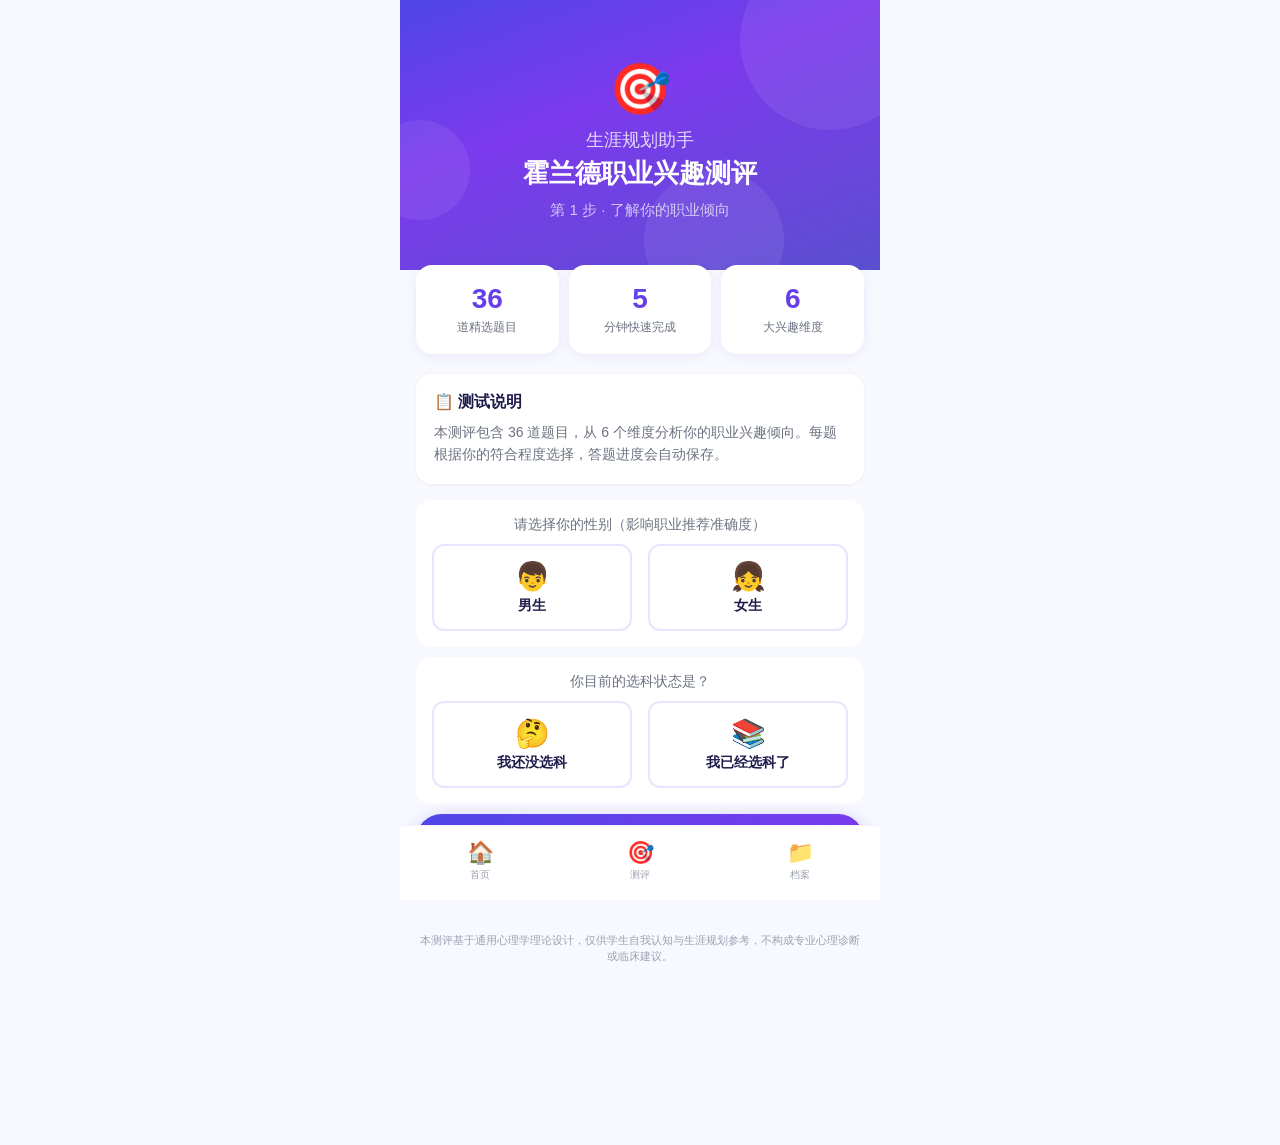
==== index.html @ aaf87677 "生涯规划助手 v3.0 - 完整版 - 7省95所大学数据（省重点+公办本科） - 双入口：选科前/选科后 - 性别+兴趣+成绩个性化选科分析 - 霍兰德+校园性格测评 - 一键生成选科报告+院校匹配" ====
<!DOCTYPE html>
<html lang="zh-CN">
<head>
<meta charset="UTF-8">
<meta name="viewport" content="width=device-width, initial-scale=1.0, maximum-scale=1.0, user-scalable=no">
<title>生涯规划助手</title>
<link rel="stylesheet" href="css/style.css">
</head>
<body>

<!-- ====== 欢迎页 ====== -->
<section id="page-landing" class="page active">
  <div class="landing-hero">
    <div class="hero-shapes"><span class="shape s1"></span><span class="shape s2"></span><span class="shape s3"></span></div>
    <div class="hero-center">
      <span class="hero-emoji">🎯</span>
      <span class="hero-brand">生涯规划助手</span>
      <span class="hero-title">霍兰德职业兴趣测评</span>
      <span class="hero-desc">第 1 步 · 了解你的职业倾向</span>
    </div>
  </div>
  <div class="landing-info">
    <div class="info-card"><span class="ic-num">36</span><span class="ic-label">道精选题目</span></div>
    <div class="info-card"><span class="ic-num">5</span><span class="ic-label">分钟快速完成</span></div>
    <div class="info-card"><span class="ic-num">6</span><span class="ic-label">大兴趣维度</span></div>
  </div>
  <div class="landing-desc">
    <span class="ld-title">📋 测试说明</span>
    <span class="ld-text">本测评包含 36 道题目，从 6 个维度分析你的职业兴趣倾向。每题根据你的符合程度选择，答题进度会自动保存。</span>
  </div>
  <div class="gender-select">
    <span class="gs-label">请选择你的性别（影响职业推荐准确度）</span>
    <div class="gs-options">
      <div class="gs-opt" data-gender="male" onclick="App.selectGender('male',this)"><span class="gs-icon">👦</span><span class="gs-text">男生</span></div>
      <div class="gs-opt" data-gender="female" onclick="App.selectGender('female',this)"><span class="gs-icon">👧</span><span class="gs-text">女生</span></div>
    </div>
  </div>
  <div class="gender-select">
    <span class="gs-label">你目前的选科状态是？</span>
    <div class="gs-options">
      <div class="gs-opt" data-entry="before" onclick="App.selectEntry('before',this)"><span class="gs-icon">🤔</span><span class="gs-text">我还没选科</span></div>
      <div class="gs-opt" data-entry="after" onclick="App.selectEntry('after',this)"><span class="gs-icon">📚</span><span class="gs-text">我已经选科了</span></div>
    </div>
  </div>
  <div class="landing-actions">
    <button class="btn-confirm btn-block" id="start-btn" onclick="App.startJourney()">开始测评 →</button>
    <span class="landing-tip" id="start-tip">请先选择性别和选科状态</span>
  </div>
  <div class="disclaimer">本测评基于通用心理学理论设计，仅供学生自我认知与生涯规划参考，不构成专业心理诊断或临床建议。</div>
</section>

<!-- ====== 霍兰德测试 ====== -->
<section id="page-holland-test" class="page">
  <div class="test-page">
    <div class="progress-section">
      <div class="progress-wrap"><div class="progress-header flex-between"><span class="progress-label">霍兰德职业兴趣测评</span><span class="progress-count" id="h-progress-text">0 / 36</span></div><div class="progress-bar-bg"><div class="progress-bar-fill" id="h-progress-bar"></div></div></div>
    </div>
    <div class="question-section" id="h-question-area"></div>
    <div class="bottom-actions">
      <div class="action-row">
        <button class="btn-outline btn-half" id="h-prev-btn" onclick="App.hollandTest.prev()">上一题</button>
        <button class="btn-primary btn-half" id="h-next-btn" onclick="App.hollandTest.next()">下一题</button>
        <button class="btn-confirm btn-half" id="h-submit-btn" onclick="App.hollandTest.submit()" style="display:none">提交测评</button>
      </div>
      <div class="skip-hint" id="h-skip-hint"><span>点击"下一题"自动保存进度</span></div>
    </div>
  </div>
</section>

<!-- ====== 校园性格测试 ====== -->
<section id="page-mbti-test" class="page">
  <div class="test-page">
    <div class="progress-section">
      <div class="progress-wrap"><div class="progress-header flex-between"><span class="progress-label">校园性格测评</span><span class="progress-count" id="m-progress-text">0 / 28</span></div><div class="progress-bar-bg"><div class="progress-bar-fill" id="m-progress-bar"></div></div></div>
    </div>
    <div class="question-section" id="m-question-area"></div>
    <div class="bottom-actions">
      <div class="action-row">
        <button class="btn-outline btn-half" id="m-prev-btn" onclick="App.mbtiTest.prev()">上一题</button>
        <button class="btn-primary btn-half" id="m-next-btn" onclick="App.mbtiTest.next()">下一题</button>
        <button class="btn-confirm btn-half" id="m-submit-btn" onclick="App.mbtiTest.submit()" style="display:none">提交测评</button>
      </div>
    </div>
  </div>
</section>

<!-- ====== 测试结果 ====== -->
<section id="page-test-result" class="page">
  <div class="type-hero-card" id="result-hero"></div>
  <div class="card card-elevated block">
    <div class="section-header flex-between"><span class="section-title">🎯 霍兰德职业兴趣</span><span class="holland-code-badge"><span class="code-text" id="res-holland-code"></span></span></div>
    <div class="hex-rings" id="hex-rings"></div>
    <div class="score-bars" id="h-score-bars"></div>
    <div class="type-desc" id="h-type-desc"></div>
  </div>
  <div class="card card-elevated block">
    <div class="section-header flex-between"><span class="section-title">🧠 校园性格类型</span><span class="mbti-type-badge"><span class="type-text" id="res-mbti-code"></span><span class="type-name" id="res-mbti-name"></span></span></div>
    <div class="dimension-bars" id="mbti-dim-bars"></div>
    <div class="traits-section" id="mbti-traits"></div>
    <div class="desc-text" id="mbti-learning"></div>
  </div>
  <div class="result-footer"><button class="btn-primary btn-block" onclick="App.navigateTo('career-recommend')">查看推荐职业 →</button><span class="footer-hint">基于性格+兴趣综合匹配，推荐适配职业方向</span></div>
</section>

<!-- ====== 职业推荐 ====== -->
<section id="page-career-recommend" class="page">
  <div class="page-header"><span class="page-header-title">你的适配职业方向</span><span class="page-header-sub" id="career-header-sub"></span></div>
  <div class="careers-list" id="career-list"></div>
  <div class="footer" id="career-footer" style="display:none"><button class="btn-confirm btn-block" onclick="App.confirmCareer()">确认职业，继续 →</button><span class="footer-hint" id="career-footer-text"></span></div>
</section>

<!-- ====== 选科推荐 ====== -->
<section id="page-subject-choice" class="page">
  <div class="page-header"><span class="page-header-title">选科分析</span><span class="page-header-sub">全科成绩 + 兴趣 + 意愿综合分析</span></div>
  <div id="subject-combo-area"></div>
  <div id="subject-analysis-area" style="display:none"></div>
</section>

<!-- ====== 分数输入 ====== -->
<section id="page-score-input" class="page">
  <div class="page-header"><span class="page-header-title">输入模考成绩</span><span class="page-header-sub">自动算总分，精准匹配目标院校</span></div>
  <div class="card card-elevated"><span class="section-label">📍 所在省份</span><div class="form-row"><div class="form-half"><select id="si-province" class="si-select" onchange="App.onProvinceChange()"></select></div><div class="form-half"><select id="si-city" class="si-select" onchange="App.onCityChange()"></select></div></div></div>
  <div class="card card-elevated"><span class="section-label">🎯 意向就读省份（可多选）</span><div class="pref-province-grid" id="pref-province-grid"></div><span class="pp-count" id="pp-count-text" style="display:none"></span></div>
  <div class="total-score-card"><span class="total-label">📊 总分（自动计算）</span><div class="total-score-display"><span class="total-number" id="si-total">0</span><span class="total-unit">/ 750</span></div></div>
  <div class="card card-elevated"><span class="section-label">📋 选考科目（选3门）</span><span class="section-hint">语数英必考，勾选3门选考科目</span><div class="elective-grid" id="elective-grid"></div><span class="el-count" id="el-count-text">已选 0 / 3 科</span></div>
  <div class="card card-elevated"><span class="section-label">各科成绩</span><div class="subject-grid" id="si-subject-grid"></div></div>
  <div class="card card-elevated"><span class="form-label">省排名（选填）</span><input class="si-input" type="number" id="si-ranking" placeholder="如不清楚可不填"></div>
  <div class="footer"><button class="btn-confirm btn-block" onclick="App.startMatch()">开始匹配院校 →</button></div>
</section>

<!-- ====== 院校匹配 ====== -->
<section id="page-school-match" class="page">
  <div class="page-header"><span class="page-header-title">院校匹配结果</span><span class="page-header-sub" id="sm-subtitle"></span></div>
  <div id="school-match-content"></div>
  <div class="data-notice"><span class="dn-title">📢 数据使用声明</span><span class="dn-text">院校投档线数据仅供生涯规划参考。实际录取分数线每年变化，具体请以当年省教育考试院官方公布为准。</span></div>
  <div class="footer"><button class="btn-confirm btn-block" onclick="App.navigateTo('report')">生成完整报告 →</button><span class="archive-link mt-16" onclick="App.navigateTo('archive')">📁 查看生涯档案</span></div>
</section>

<!-- ====== 分差分析 ====== -->
<section id="page-gap-analysis" class="page">
  <div class="page-header"><span class="page-header-title">分差与学习分析</span><span class="page-header-sub">精准定位薄弱学科，制定提分策略</span></div>
  <div id="gap-content"></div>
  <div class="card promotion-card" id="gap-encourage" style="display:none"><span class="promo-icon">💪</span><span class="promo-title" id="gap-encourage-title"></span><span class="promo-desc">重点突破薄弱学科，合理分配学习时间，持续努力一定能达成目标。</span></div>
  <div class="footer"><button class="btn-outline btn-block" onclick="App.navigateTo('report')">生成完整测评报告</button></div>
</section>

<!-- ====== 测评报告 ====== -->
<section id="page-report" class="page">
  <div class="page-header"><span class="page-header-title">📋 生涯规划测评报告</span><span class="page-header-sub">校园性格分析 + 霍兰德职业兴趣 · 综合报告</span></div>
  <div id="report-content"></div>
  <div class="disclaimer">本测评基于通用心理学理论设计，仅供学生自我认知与生涯规划参考，不构成专业心理诊断或临床建议。</div>
  <div class="fixed-bottom"><button class="btn-confirm btn-block" onclick="App.saveReport()">📥 保存报告图片</button><div class="bottom-links"><span class="link-item" onclick="App.navigateTo('archive')">📁 一生一档</span><span class="link-item" onclick="App.navigateTo('home')">🏠 返回首页</span></div></div>
  <canvas id="report-canvas" style="display:none"></canvas>
</section>

<!-- ====== 学生档案 ====== -->
<section id="page-student-archive" class="page">
  <div class="page-header"><span class="page-header-title">📁 个人生涯档案</span><span class="page-header-sub">一生一档 · 数据汇总</span></div>
  <div id="archive-content"></div>
</section>

<!-- ====== 首页 ====== -->
<section id="page-home" class="page">
  <div class="home-hero"><div class="hero-shapes"><span class="hs hs1"></span><span class="hs hs2"></span><span class="hs hs3"></span></div><div class="hero-inner"><span class="hero-emoji">🎓</span><span class="hero-brand">生涯规划助手</span><span class="hero-slogan">找准方向，每一步都算数</span></div></div>
  <div class="quick-actions">
    <div class="qa-card" onclick="App.navigateTo('landing')"><div class="qa-icon-wrap qa-icon-test"><span class="qa-icon">🎯</span></div><span class="qa-title">开始测评</span><span class="qa-desc">霍兰德兴趣 + 校园性格分析</span></div>
    <div class="qa-card" onclick="App.navigateTo('career-recommend')"><div class="qa-icon-wrap qa-icon-career"><span class="qa-icon">💼</span></div><span class="qa-title">职业推荐</span><span class="qa-desc">匹配最适合的职业方向</span></div>
    <div class="qa-card" onclick="App.navigateTo('score-input')"><div class="qa-icon-wrap qa-icon-score"><span class="qa-icon">📊</span></div><span class="qa-title">院校匹配</span><span class="qa-desc">输入成绩匹配目标大学</span></div>
    <div class="qa-card" onclick="App.navigateTo('archive')"><div class="qa-icon-wrap qa-icon-archive"><span class="qa-icon">📁</span></div><span class="qa-title">一生一档</span><span class="qa-desc">个人生涯档案汇总</span></div>
  </div>
  <div class="disclaimer mt-32">院校投档线数据仅供参考，实际录取分数线每年变化，请以各省教育考试院官方公布为准。</div>
</section>

<!-- ====== Toast/Modal ====== -->
<div id="toast" class="toast"></div>
<div id="modal-overlay" class="modal-overlay" style="display:none" onclick="App.closeModal()"><div class="modal-box" onclick="event.stopPropagation()"><div class="modal-title" id="modal-title"></div><div class="modal-body" id="modal-body"></div><div class="modal-btns" id="modal-btns"></div></div></div>

<!-- 底部导航 -->
<nav class="bottom-nav" id="bottom-nav" style="display:none">
  <div class="nav-item" onclick="App.navigateTo('home')"><span class="nav-icon">🏠</span><span class="nav-label">首页</span></div>
  <div class="nav-item" onclick="App.navigateTo('landing')"><span class="nav-icon">🎯</span><span class="nav-label">测评</span></div>
  <div class="nav-item" onclick="App.navigateTo('archive')"><span class="nav-icon">📁</span><span class="nav-label">档案</span></div>
</nav>

<!-- ====== JS ====== -->

<script src="js/bundle.js"></script>
</body>
</html>
---- css/style.css ----
/* 生涯规划助手 Web版 样式 */
:root {
  --primary: #4F46E5; --primary-light: #7C73FF; --primary-dark: #4338CA;
  --primary-bg: #EEF2FF; --gradient-primary: linear-gradient(135deg, #4F46E5, #7C3AED);
  --gradient-hero: linear-gradient(160deg, #4F46E5 0%, #7C3AED 40%, #5B4FCF 100%);
  --success: #51CF66; --success-bg: #EBFBEE; --warning: #FFA94D; --warning-bg: #FFF4E6;
  --danger: #FF6B6B; --danger-bg: #FFF0F0; --info: #6366F1; --info-bg: #EDE9FE;
  --text: #1E1B4B; --text2: #6B7280; --text3: #9CA3AF; --bg: #F8F9FF; --white: #FFF;
  --border: #E8E5FF; --shadow: 0 2px 12px rgba(91,79,207,0.1);
  --radius: 12px; --radius-lg: 16px; --radius-xl: 22px; --radius-full: 999px;
}
* { margin: 0; padding: 0; box-sizing: border-box; }
body { font-family: -apple-system, BlinkMacSystemFont, 'PingFang SC', 'Microsoft YaHei', sans-serif; font-size: 15px; color: var(--text); background: var(--bg); max-width: 480px; margin: 0 auto; min-height: 100vh; position: relative; }
.page { display: none; min-height: 100vh; padding-bottom: 100px; }
.page.active { display: block; }

/* ===== 通用 ===== */
.flex-between { display: flex; justify-content: space-between; align-items: center; }
.flex-center { display: flex; align-items: center; justify-content: center; }
.btn-primary, .btn-confirm, .btn-outline { display: block; width: 100%; padding: 14px 0; font-size: 17px; font-weight: 600; text-align: center; border-radius: var(--radius-full); border: none; cursor: pointer; }
.btn-confirm { background: var(--gradient-primary); color: #FFF; box-shadow: 0 6px 20px rgba(79,70,229,0.35); animation: pulse 2.5s infinite; }
.btn-primary { background: var(--gradient-primary); color: #FFF; }
.btn-outline { background: transparent; color: var(--primary); border: 2px solid var(--border); }
.btn-block { width: 100%; }
.btn-half { flex: 1; padding: 12px 0; font-size: 15px; }
@keyframes pulse { 0%,100% { box-shadow: 0 6px 20px rgba(79,70,229,0.35); } 50% { box-shadow: 0 6px 30px rgba(79,70,229,0.55); } }
.card { background: #FFF; border-radius: var(--radius-lg); padding: 20px; margin: 14px 16px; box-shadow: var(--shadow); }
.card-elevated { box-shadow: 0 4px 18px rgba(91,79,207,0.12); }
.block { margin: 0 16px 16px; }
.tag { display: inline-flex; align-items: center; padding: 4px 12px; border-radius: var(--radius-full); font-size: 12px; font-weight: 500; margin: 2px; }
.tag-blue { background: var(--primary-bg); color: var(--primary); }
.tag-green { background: var(--success-bg); color: #2F9E44; }
.tag-orange { background: var(--warning-bg); color: #E8590C; }
.tag-red { background: var(--danger-bg); color: #E03131; }
.tag-purple { background: var(--info-bg); color: var(--info); }
.divider { height: 1px; background: var(--border); margin: 16px 0; }
.disclaimer { padding: 10px 20px; font-size: 11px; color: var(--text3); text-align: center; line-height: 1.5; }
.section-label { font-size: 16px; font-weight: 600; display: block; margin-bottom: 10px; }
.section-hint { font-size: 13px; color: var(--text3); display: block; margin-bottom: 10px; }
.desc-text { font-size: 14px; color: var(--text2); line-height: 1.6; display: block; }
.mt-8 { margin-top: 8px; } .mt-12 { margin-top: 12px; } .mt-16 { margin-top: 16px; } .mt-20 { margin-top: 20px; } .mt-24 { margin-top: 24px; } .mt-32 { margin-top: 32px; }
.empty-state { text-align: center; padding: 60px 20px; }
.empty-icon { font-size: 50px; display: block; margin-bottom: 10px; }
.empty-text { font-size: 16px; color: var(--text3); display: block; }
.empty-desc { font-size: 13px; color: var(--text3); }

/* ===== Page Header ===== */
.page-header { background: var(--gradient-hero); padding: 40px 20px 48px; text-align: center; }
.page-header-title { font-size: 22px; font-weight: 700; color: #FFF; display: block; }
.page-header-sub { font-size: 14px; color: rgba(255,255,255,0.75); display: block; margin-top: 4px; }

/* ===== 欢迎页 ===== */
.landing-hero { position: relative; padding: 60px 20px 50px; overflow: hidden; background: var(--gradient-hero); }
.hero-shapes { position: absolute; inset: 0; }
.shape { position: absolute; border-radius: 50%; background: rgba(255,255,255,0.07); }
.s1 { width: 180px; height: 180px; top: -50px; right: -40px; }
.s2 { width: 100px; height: 100px; top: 120px; left: -30px; }
.s3 { width: 140px; height: 140px; bottom: -40px; right: 20%; }
.hero-center { position: relative; z-index: 1; text-align: center; }
.hero-emoji { font-size: 50px; display: block; margin-bottom: 10px; }
.hero-brand { font-size: 18px; color: rgba(255,255,255,0.8); display: block; }
.hero-title { font-size: 26px; font-weight: 800; color: #FFF; display: block; margin-top: 4px; }
.hero-desc { font-size: 15px; color: rgba(255,255,255,0.7); display: block; margin-top: 10px; }
.landing-info { display: flex; gap: 10px; padding: 20px 16px; margin-top: -25px; position: relative; z-index: 2; }
.info-card { flex: 1; background: #FFF; border-radius: var(--radius-lg); padding: 18px 10px; text-align: center; box-shadow: var(--shadow); }
.ic-num { font-size: 28px; font-weight: 800; background: var(--gradient-primary); -webkit-background-clip: text; -webkit-text-fill-color: transparent; display: block; }
.ic-label { font-size: 12px; color: var(--text2); display: block; margin-top: 4px; }
.landing-desc { margin: 0 16px 16px; background: #FFF; border-radius: var(--radius-lg); padding: 18px; box-shadow: 0 1px 4px rgba(0,0,0,0.05); }
.ld-title { font-size: 16px; font-weight: 600; display: block; margin-bottom: 8px; }
.ld-text { font-size: 14px; color: var(--text2); line-height: 1.6; display: block; }
.gender-select { margin: 0 16px 10px; background: #FFF; border-radius: var(--radius-lg); padding: 16px; }
.gs-label { font-size: 14px; color: var(--text2); display: block; margin-bottom: 10px; text-align: center; }
.gs-options { display: flex; gap: 16px; }
.gs-opt { flex: 1; text-align: center; padding: 14px; border-radius: var(--radius); border: 2px solid var(--border); cursor: pointer; transition: all 0.2s; }
.gs-active { border-color: var(--primary); background: var(--primary-bg); }
.gs-icon { font-size: 28px; display: block; }
.gs-text { font-size: 14px; font-weight: 600; display: block; margin-top: 4px; }
.landing-actions { padding: 0 16px 30px; text-align: center; }
.landing-tip { font-size: 12px; color: var(--text3); display: block; margin-top: 10px; }

/* ===== 测试页 ===== */
.progress-section { background: #fff; padding: 14px 20px; box-shadow: 0 1px 4px rgba(0,0,0,0.05); }
.progress-header { margin-bottom: 8px; }
.progress-label { font-size: 14px; color: var(--text2); }
.progress-count { font-size: 13px; color: var(--text3); }
.progress-bar-bg { height: 8px; background: #E5E7EB; border-radius: 4px; overflow: hidden; }
.progress-bar-fill { height: 100%; background: var(--gradient-primary); border-radius: 4px; transition: width 0.3s; }
.question-section { padding: 20px; }
.question-wrap { }
.question-header { display: flex; align-items: flex-start; margin-bottom: 20px; }
.question-num { background: var(--primary); color: #FFF; font-size: 13px; font-weight: 600; padding: 3px 10px; border-radius: var(--radius-full); margin-right: 10px; flex-shrink: 0; }
.question-text { font-size: 18px; font-weight: 500; line-height: 1.5; }
.options-list { display: flex; flex-direction: column; gap: 10px; }
.option-item { display: flex; align-items: center; padding: 16px; background: #F9FAFB; border-radius: var(--radius); border: 2px solid transparent; cursor: pointer; transition: all 0.15s; }
.option-selected { background: #EEF2FF; border-color: var(--primary); }
.option-radio { width: 20px; height: 20px; border-radius: 50%; border: 2px solid #D1D5DB; margin-right: 12px; display: flex; align-items: center; justify-content: center; flex-shrink: 0; }
.option-selected .option-radio { border-color: var(--primary); }
.option-radio-inner { width: 12px; height: 12px; border-radius: 50%; background: var(--primary); }
.option-label { font-size: 15px; color: #374151; }
.bottom-actions { background: #FFF; padding: 14px 20px; position: fixed; bottom: 0; left: 50%; transform: translateX(-50%); width: 100%; max-width: 480px; box-shadow: 0 -2px 10px rgba(0,0,0,0.04); }
.action-row { display: flex; gap: 12px; }
.skip-hint { text-align: center; margin-top: 10px; font-size: 12px; color: var(--text3); }

/* ===== 结果页 ===== */
.type-hero-card { background: var(--gradient-hero); padding: 36px 18px 30px; overflow: hidden; }
.thc-page-title { font-size: 22px; font-weight: 700; color: #FFF; display: block; text-align: center; }
.thc-page-sub { font-size: 13px; color: rgba(255,255,255,0.75); display: block; text-align: center; margin-top: 4px; }
.thc-body { display: flex; align-items: center; gap: 14px; margin-top: 20px; }
.thc-avatar-wrap { width: 70px; height: 70px; border-radius: 50%; background: rgba(255,255,255,0.2); flex-shrink: 0; display: flex; align-items: center; justify-content: center; }
.thc-avatar { font-size: 38px; }
.thc-info { flex: 1; }
.thc-holland-code { font-size: 22px; font-weight: 800; color: #FFF; letter-spacing: 4px; display: block; }
.thc-type-name { font-size: 14px; color: rgba(255,255,255,0.85); display: block; }
.thc-summary { font-size: 13px; color: rgba(255,255,255,0.7); display: block; margin-top: 2px; }
.thc-mbti-badge { text-align: center; background: rgba(255,255,255,0.2); border-radius: var(--radius); padding: 10px 14px; flex-shrink: 0; }
.thc-mbti-code { font-size: 20px; font-weight: 800; color: #FFF; display: block; }
.thc-mbti-name { font-size: 11px; color: rgba(255,255,255,0.8); display: block; margin-top: 2px; }
.section-header { display: flex; justify-content: space-between; align-items: center; margin-bottom: 16px; }
.section-title { font-size: 18px; font-weight: 600; }
.holland-code-badge { background: var(--primary-bg); padding: 6px 16px; border-radius: var(--radius-full); }
.code-text { font-size: 16px; font-weight: 700; color: var(--primary); letter-spacing: 3px; }
.mbti-type-badge { background: var(--info-bg); padding: 8px 18px; border-radius: var(--radius); text-align: center; }
.type-text { font-size: 20px; font-weight: 800; color: var(--info); letter-spacing: 2px; display: block; }
.type-name { font-size: 12px; color: var(--info); }
.hex-rings { display: flex; align-items: center; gap: 14px; padding: 12px 0; }
.hex-center { width: 80px; height: 80px; border-radius: 50%; flex-shrink: 0; background: var(--gradient-primary); display: flex; flex-direction: column; align-items: center; justify-content: center; }
.hex-avatar { font-size: 34px; }
.hex-code { font-size: 16px; font-weight: 800; color: #FFF; letter-spacing: 2px; }
.hex-dims { flex: 1; display: grid; grid-template-columns: 1fr 1fr 1fr; gap: 8px 4px; }
.hex-dim-item { text-align: center; }
.hdi-ring { width: 100%; height: 40px; background: #F3F4F6; border-radius: 3px; overflow: hidden; position: relative; }
.hdi-fill { position: absolute; bottom: 0; left: 0; right: 0; background: var(--gradient-primary); border-radius: 0 0 3px 3px; }
.hdi-name { font-size: 11px; color: var(--text2); display: block; }
.hdi-score { font-size: 13px; font-weight: 700; color: var(--primary); display: block; }
.score-bar-item { margin-bottom: 10px; }
.score-bar-label { display: flex; justify-content: space-between; margin-bottom: 4px; }
.bar-name { font-size: 13px; color: var(--text2); }
.bar-score { font-size: 13px; color: var(--primary); font-weight: 600; }
.score-bar-bg { height: 8px; background: #F3F4F6; border-radius: 4px; overflow: hidden; }
.score-bar-fill { height: 100%; background: var(--gradient-primary); border-radius: 4px; }
.type-desc { margin-top: 14px; padding: 14px; background: #F9FAFB; border-radius: var(--radius); }
.dim-item { margin-bottom: 14px; }
.dim-labels { display: flex; justify-content: space-between; margin-bottom: 6px; }
.dim-label { font-size: 13px; color: var(--text3); }
.dim-label.active { color: var(--primary); font-weight: 600; }
.dim-bar-bg { height: 10px; background: #F3F4F6; border-radius: 5px; overflow: hidden; display: flex; }
.dim-bar-left { height: 100%; background: var(--primary); border-radius: 5px; display: flex; align-items: center; justify-content: flex-end; padding-right: 6px; min-width: 24px; }
.dim-pct { font-size: 10px; color: #FFF; }
.traits-block { margin-bottom: 10px; }
.traits-label { font-size: 14px; font-weight: 600; display: block; margin-bottom: 6px; }
.result-footer { padding: 16px 20px; text-align: center; }
.footer-hint { font-size: 13px; color: var(--text3); display: block; margin-top: 8px; }

/* ===== 职业推荐 ===== */
.careers-list { padding-top: 6px; }
.career-card-el { margin: 10px 16px; cursor: pointer; transition: all 0.2s; }
.career-card-el.selected { border: 2px solid var(--primary); background: var(--primary-bg); }
.match-score { font-size: 24px; font-weight: 800; color: var(--primary); }
.match-detail { display: flex; gap: 14px; font-size: 13px; color: var(--text2); margin-top: 6px; }
.career-name { font-size: 17px; font-weight: 700; }
.footer { padding: 14px 20px; text-align: center; }

/* ===== 选科/分数输入 ===== */
.step-title { font-size: 17px; font-weight: 700; display: block; margin-bottom: 6px; }
.step-desc { font-size: 13px; color: var(--text2); display: block; line-height: 1.5; }
.all-score-grid { display: grid; grid-template-columns: 1fr 1fr 1fr; gap: 10px; margin-top: 14px; }
.asg-name { font-size: 13px; color: var(--text2); display: block; margin-bottom: 4px; text-align: center; }
.asg-input, .subject-input { width: 100%; height: 44px; text-align: center; font-size: 16px; font-weight: 600; background: #F8F9FF; border: 2px solid var(--border); border-radius: 8px; }
.compare-bars { margin-top: 10px; }
.cb-row { display: flex; align-items: center; gap: 8px; margin-bottom: 8px; }
.cb-label { font-size: 13px; width: 80px; color: var(--text2); }
.cb-bar-bg { flex: 1; height: 10px; background: #F3F4F6; border-radius: 5px; overflow: hidden; }
.cb-bar { height: 100%; border-radius: 5px; }
.cb-blue { background: var(--primary); } .cb-purple { background: #7C3AED; }
.cb-pct { font-size: 13px; font-weight: 600; width: 40px; text-align: right; }
.strength-box { } .box-label { font-size: 13px; font-weight: 600; display: block; margin-bottom: 4px; }
.combo-card { padding: 14px; margin: 8px 0; background: #F9FAFB; border-radius: var(--radius); }
.combo-card.top-recommend { background: var(--primary-bg); border: 2px solid var(--primary); }
.combo-rank { font-size: 11px; font-weight: 700; color: var(--primary); background: #FFF; padding: 2px 8px; border-radius: 20px; }
.combo-name { font-size: 16px; font-weight: 700; }
.combo-match-tag { font-size: 12px; color: #51CF66; font-weight: 600; }
.combo-desc { font-size: 13px; color: var(--text2); margin-top: 4px; display: block; }

.total-score-card { margin: 14px 16px; background: var(--gradient-primary); border-radius: var(--radius-xl); padding: 24px; text-align: center; color: #FFF; }
.total-label { font-size: 14px; color: rgba(255,255,255,0.8); display: block; }
.total-score-display { display: flex; align-items: baseline; justify-content: center; gap: 4px; }
.total-number { font-size: 52px; font-weight: 800; }
.total-unit { font-size: 18px; color: rgba(255,255,255,0.7); }
.si-select { width: 100%; padding: 10px; border: 2px solid var(--border); border-radius: var(--radius); font-size: 14px; background: #FFF; }
.form-row { display: flex; gap: 14px; } .form-half { flex: 1; }
.form-label-sm { font-size: 12px; color: var(--text3); display: block; margin-bottom: 2px; }
.pref-province-grid { display: flex; flex-wrap: wrap; gap: 8px; }
.pp-item { padding: 8px 14px; border-radius: 30px; border: 2px solid #E5E7EB; font-size: 13px; background: #F9FAFB; color: var(--text2); cursor: pointer; }
.pp-active { border-color: var(--primary); background: var(--primary); color: #FFF; font-weight: 600; }
.pp-count { display: block; text-align: center; font-size: 13px; color: var(--primary); font-weight: 600; margin-top: 6px; }
.elective-grid { display: grid; grid-template-columns: 1fr 1fr 1fr; gap: 10px; margin-top: 10px; }
.el-item { text-align: center; padding: 14px 6px; border-radius: var(--radius); border: 2px solid #E5E7EB; background: #F9FAFB; cursor: pointer; }
.el-active { border-color: var(--primary); background: var(--primary-bg); }
.el-icon { font-size: 24px; display: block; } .el-name { font-size: 14px; font-weight: 600; } .el-full { font-size: 11px; color: var(--text3); }
.el-count { display: block; text-align: center; font-size: 13px; color: var(--primary); font-weight: 600; margin-top: 8px; }
.subject-grid { display: grid; grid-template-columns: 1fr 1fr 1fr; gap: 14px 8px; }
.subject-item { text-align: center; }
.subject-name { font-size: 14px; color: var(--text2); display: block; margin-bottom: 4px; font-weight: 500; }
.si-input { width: 100%; padding: 10px; font-size: 20px; font-weight: 700; border: none; border-bottom: 2px solid var(--border); }
.form-label { font-size: 15px; font-weight: 500; color: var(--text2); display: block; margin-bottom: 8px; }

/* ===== 院校匹配 ===== */
.province-block { margin-bottom: 4px; }
.province-header { display: flex; justify-content: space-between; align-items: center; padding: 14px 20px; background: #FFF; border-bottom: 1px solid #F3F0FF; cursor: pointer; }
.province-header.pref-province { background: linear-gradient(135deg, #F0FDF4, #FFF); }
.ph-left { display: flex; align-items: center; gap: 6px; }
.ph-icon { font-size: 16px; } .ph-name { font-size: 17px; font-weight: 700; }
.ph-badge { background: #51CF66; color: #FFF; font-size: 10px; padding: 2px 8px; border-radius: 20px; }
.ph-right { display: flex; align-items: center; gap: 6px; }
.ph-count { font-size: 13px; color: var(--text3); }
.cat-header { padding: 10px 20px 4px; }
.cat-name { font-size: 15px; font-weight: 600; }
.school-card-el { background: #FFF; border-radius: var(--radius); padding: 18px; margin: 0 14px 10px; box-shadow: 0 1px 4px rgba(0,0,0,0.05); cursor: pointer; }
.school-card-el.reach-style { border-left: 4px solid var(--warning); }
.card-top { margin-bottom: 10px; }
.school-name { font-size: 17px; font-weight: 700; }
.school-location { font-size: 12px; color: var(--text3); }
.score-row { display: flex; gap: 10px; font-size: 13px; color: var(--text2); margin-bottom: 4px; }
.score-item { flex: 1; }
.majors-expand { display: none; }
.school-card-el.expanded .majors-expand { display: block; }
.major-row { display: flex; justify-content: space-between; padding: 8px 10px; border-radius: 6px; margin: 3px 0; background: #F9FAFB; }
.major-row.major-match { background: #F0FDF4; }
.mr-name { font-size: 13px; font-weight: 500; }
.mr-diff { font-size: 12px; font-weight: 600; } .mr-diff.safe { color: #51CF66; } .mr-diff.reach { color: #EF4444; }
.expand-hint { text-align: center; font-size: 12px; color: var(--primary); margin-top: 6px; }
.data-notice { margin: 14px 16px; padding: 14px; background: #FFFBEB; border: 2px solid #FDE68A; border-radius: var(--radius); }
.dn-title { font-size: 14px; font-weight: 600; color: #D97706; display: block; margin-bottom: 6px; }
.dn-text { font-size: 12px; color: #92400E; line-height: 1.5; display: block; }
.promotion-card { text-align: center; background: linear-gradient(135deg, #EEF2FF, #F0EEFF); }
.promo-icon { font-size: 34px; display: block; margin-bottom: 6px; }
.promo-title { font-size: 17px; font-weight: 600; display: block; }
.promo-desc { font-size: 14px; color: var(--text2); display: block; margin: 6px 0 14px; }
.archive-link { display: block; text-align: center; font-size: 14px; color: var(--text3); margin-top: 8px; cursor: pointer; }

/* ===== 报告 ===== */
.block-title { font-size: 17px; font-weight: 700; display: flex; align-items: center; gap: 8px; margin-bottom: 14px; }
.block-num { font-size: 22px; font-weight: 800; color: var(--primary); }
.dual-card { display: flex; gap: 10px; margin-bottom: 10px; }
.dcard { flex: 1; text-align: center; padding: 16px; border-radius: var(--radius); }
.dcard-personality { background: var(--info-bg); } .dcard-holland { background: var(--primary-bg); }
.dc-label { font-size: 12px; color: var(--text3); display: block; }
.dc-big { font-size: 26px; font-weight: 800; display: block; margin: 4px 0; }
.dcard-personality .dc-big { color: var(--info); } .dcard-holland .dc-big { color: var(--primary); }
.dc-name { font-size: 13px; color: var(--text2); }
.info-text { font-size: 14px; color: var(--text2); line-height: 1.6; display: block; }
.career-block { padding: 10px 0; border-bottom: 1px solid var(--border); }
.cb-name { font-size: 15px; font-weight: 600; display: block; }
.cb-desc { font-size: 13px; color: var(--text2); display: block; margin-top: 4px; }
.sub-title { font-size: 15px; font-weight: 600; display: block; margin-bottom: 8px; }
.school-row { padding: 8px 0; font-size: 13px; color: var(--text2); border-bottom: 1px solid var(--border); }
.school-row.reach { border-left: 3px solid var(--warning); padding-left: 10px; }
.fixed-bottom { position: fixed; bottom: 0; left: 50%; transform: translateX(-50%); width: 100%; max-width: 480px; background: #FFF; padding: 12px 20px 16px; box-shadow: 0 -2px 10px rgba(0,0,0,0.06); }
.bottom-links { display: flex; justify-content: center; gap: 20px; margin-top: 8px; }
.link-item { font-size: 13px; color: var(--text3); cursor: pointer; }

/* ===== 档案 ===== */
.update-time { text-align: center; padding: 10px; font-size: 12px; color: var(--text3); }
.ar-value { font-size: 18px; font-weight: 600; display: block; }
.ar-value.highlight { color: var(--primary); font-size: 22px; }

/* ===== 首页 ===== */
.home-hero { position: relative; padding: 50px 20px; overflow: hidden; background: var(--gradient-hero); }
.hs { position: absolute; border-radius: 50%; background: rgba(255,255,255,0.06); }
.hs1 { width: 180px; height: 180px; top: -60px; right: -50px; }
.hs2 { width: 100px; height: 100px; top: 100px; left: -30px; }
.hs3 { width: 130px; height: 130px; bottom: -40px; right: 20%; }
.hero-inner { position: relative; z-index: 1; text-align: center; }
.hero-slogan { font-size: 18px; color: rgba(255,255,255,0.85); display: block; margin-top: 6px; }
.quick-actions { display: grid; grid-template-columns: 1fr 1fr; gap: 14px; padding: 20px 16px; margin-top: -25px; position: relative; z-index: 2; }
.qa-card { background: #FFF; border-radius: var(--radius-xl); padding: 22px 14px; box-shadow: var(--shadow); cursor: pointer; text-align: center; }
.qa-icon-wrap { width: 50px; height: 50px; border-radius: 50%; display: flex; align-items: center; justify-content: center; margin: 0 auto 10px; }
.qa-icon-test { background: #F0EEFF; } .qa-icon-career { background: #EDE9FE; } .qa-icon-score { background: #EFF6FF; } .qa-icon-archive { background: #FFF0F6; }
.qa-icon { font-size: 24px; }
.qa-title { font-size: 15px; font-weight: 700; display: block; }
.qa-desc { font-size: 11px; color: var(--text3); display: block; margin-top: 3px; }

/* ===== 底部导航 ===== */
.bottom-nav { position: fixed; bottom: 0; left: 50%; transform: translateX(-50%); width: 100%; max-width: 480px; background: #FFF; border-top: 1px solid #F3F0FF; z-index: 999; padding: 8px 0 12px; display: flex; justify-content: space-around; }
.body-has-nav { padding-bottom: 80px; }
.nav-item { display: flex; flex-direction: column; align-items: center; padding: 6px 0; cursor: pointer; }
.nav-icon { font-size: 22px; } .nav-label { font-size: 10px; color: var(--text3); margin-top: 2px; }

/* ===== Toast/Modal ===== */
.toast { position: fixed; top: 50%; left: 50%; transform: translate(-50%,-50%); background: rgba(0,0,0,0.75); color: #FFF; padding: 12px 24px; border-radius: 8px; font-size: 14px; z-index: 999; opacity: 0; transition: opacity 0.3s; pointer-events: none; }
.toast.show { opacity: 1; }
.modal-overlay { position: fixed; inset: 0; background: rgba(0,0,0,0.5); z-index: 998; display: flex; align-items: center; justify-content: center; }
.modal-box { background: #FFF; border-radius: var(--radius-xl); padding: 24px; width: 85%; max-width: 380px; }
.modal-title { font-size: 17px; font-weight: 700; margin-bottom: 12px; }
.modal-body { font-size: 14px; color: var(--text2); line-height: 1.6; margin-bottom: 16px; }
.modal-btns { display: flex; gap: 10px; }
.modal-btns button { flex: 1; padding: 10px 0; border: none; border-radius: 30px; font-size: 15px; font-weight: 600; cursor: pointer; }
.modal-btns .btn-primary { background: var(--gradient-primary); color: #FFF; }
.modal-btns .btn-cancel { background: #F3F4F6; color: var(--text2); }

.footer-actions { padding: 16px 0; text-align: center; }
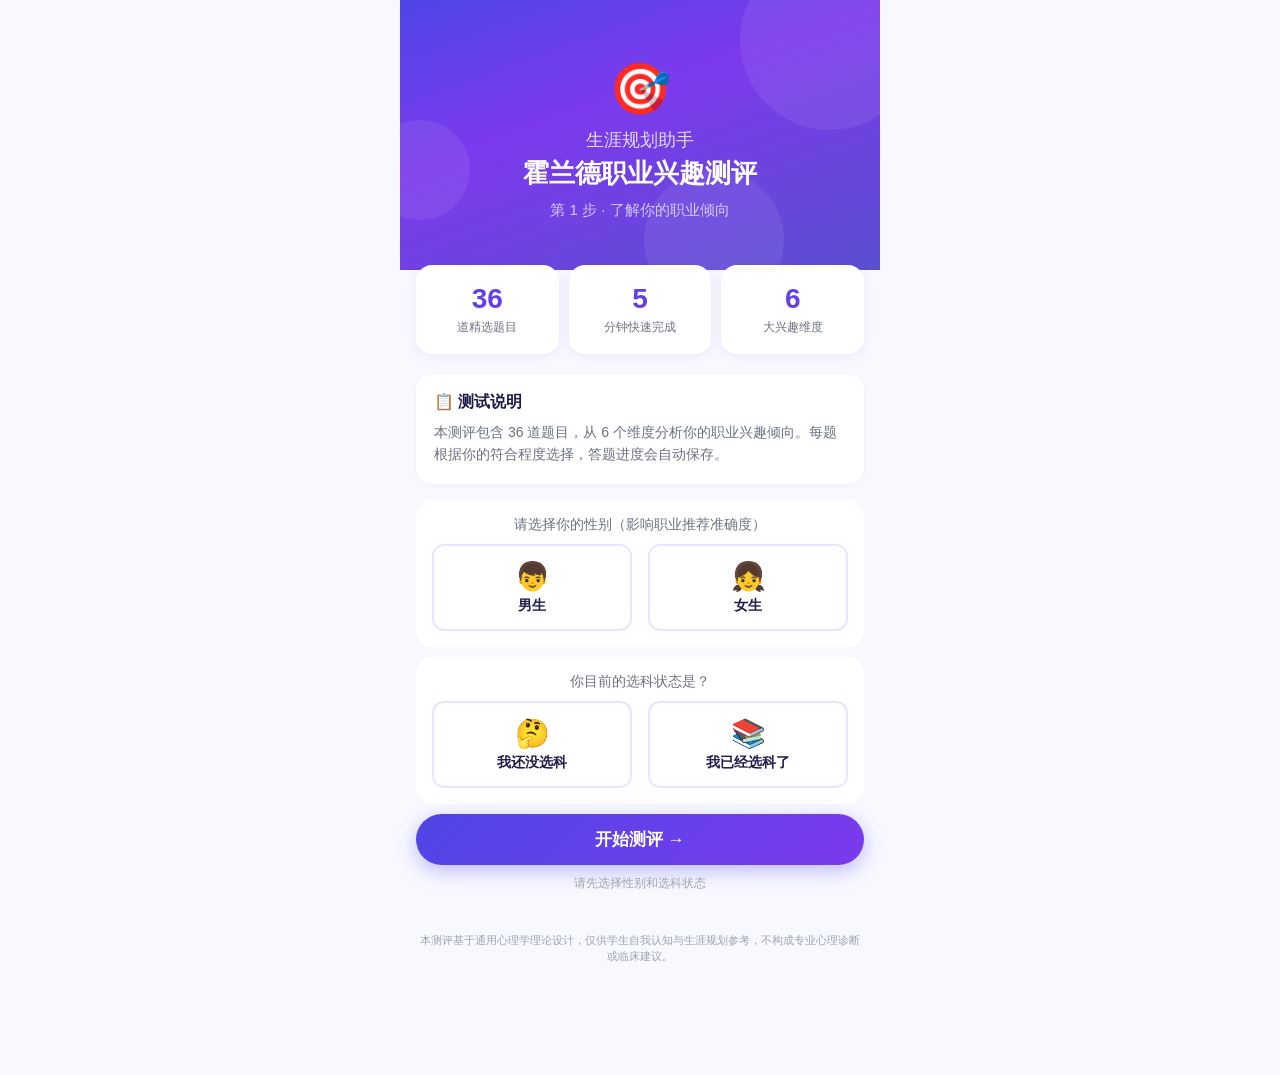
==== commit 7b5652dc: "修复底部导航UI重叠+数据更新" ====
--- a/index.html
+++ b/index.html
@@ -184,6 +184,2749 @@
 
 <!-- ====== JS ====== -->
 
-<script src="js/bundle.js"></script>
+<script>
+// === holland-questions.js
+// 霍兰德职业兴趣测试题目（精简版，36题：6维度 × 6题）
+var OPTIONS_LIKERT_5 = [
+  { label: '非常符合', score: 5 },
+  { label: '比较符合', score: 4 },
+  { label: '一般', score: 3 },
+  { label: '不太符合', score: 2 },
+  { label: '非常不符合', score: 1 },
+];
+
+var HOLLAND_QUESTIONS = [
+  // ===== R 维度：现实型（Realistic）- 6题 =====
+  { id: 'H01', dimension: 'R', question: '动手修理或组装物品让我感到很有成就感' },
+  { id: 'H02', dimension: 'R', question: '我对机械、工具或电子设备的操作很感兴趣' },
+  { id: 'H03', dimension: 'R', question: '比起室内脑力活动，我更享受户外体力活动' },
+  { id: 'H04', dimension: 'R', question: '我喜欢亲自动手建造或制作具体的东西' },
+  { id: 'H05', dimension: 'R', question: '对电器、电路或机械原理有天然的好奇心' },
+  { id: 'H06', dimension: 'R', question: '我喜欢需要身体协调和动手能力的任务' },
+
+  // ===== I 维度：研究型（Investigative）- 6题 =====
+  { id: 'H07', dimension: 'I', question: '我喜欢独自思考和深入研究问题' },
+  { id: 'H08', dimension: 'I', question: '对科学实验、数据分析或理论研究有浓厚兴趣' },
+  { id: 'H09', dimension: 'I', question: '我经常好奇事物背后的原理和规律' },
+  { id: 'H10', dimension: 'I', question: '我享受通过逻辑推理和数据来得出结论' },
+  { id: 'H11', dimension: 'I', question: '阅读科普文章或学术书籍让我感到充实' },
+  { id: 'H12', dimension: 'I', question: '我倾向于独立思考，不盲目接受他人观点' },
+
+  // ===== A 维度：艺术型（Artistic）- 6题 =====
+  { id: 'H13', dimension: 'A', question: '音乐、绘画、写作等创作活动让我沉浸其中' },
+  { id: 'H14', dimension: 'A', question: '我对色彩、造型、节奏和美感非常敏感' },
+  { id: 'H15', dimension: 'A', question: '我喜欢用创新的方式表达自己的想法和情感' },
+  { id: 'H16', dimension: 'A', question: '对戏剧、电影、文学或设计有特别的兴趣' },
+  { id: 'H17', dimension: 'A', question: '我更看重想象力和创造力，而非条条框框' },
+  { id: 'H18', dimension: 'A', question: '我喜欢自由、不拘一格的学习和工作环境' },
+
+  // ===== S 维度：社会型（Social）- 6题 =====
+  { id: 'H19', dimension: 'S', question: '帮助他人解决问题让我感到满足和有意义' },
+  { id: 'H20', dimension: 'S', question: '我在团队合作中感到特别充实和有动力' },
+  { id: 'H21', dimension: 'S', question: '我善于倾听他人的烦恼并给予支持' },
+  { id: 'H22', dimension: 'S', question: '对教育、培训或辅导他人有浓厚兴趣' },
+  { id: 'H23', dimension: 'S', question: '我乐于参与志愿服务或社会公益活动' },
+  { id: 'H24', dimension: 'S', question: '与人打交道比与数据打交道更让我有热情' },
+
+  // ===== E 维度：企业型（Enterprising）- 6题 =====
+  { id: 'H25', dimension: 'E', question: '我喜欢组织和带领团队完成目标' },
+  { id: 'H26', dimension: 'E', question: '对商业运作、创业或管理有浓厚兴趣' },
+  { id: 'H27', dimension: 'E', question: '我善于说服和影响他人接受自己的观点' },
+  { id: 'H28', dimension: 'E', question: '我喜欢有竞争和挑战的环境' },
+  { id: 'H29', dimension: 'E', question: '我对管理和决策有浓厚的兴趣' },
+  { id: 'H30', dimension: 'E', question: '我经常主动争取有挑战性的任务和机会' },
+
+  // ===== C 维度：常规型（Conventional）- 6题 =====
+  { id: 'H31', dimension: 'C', question: '我喜欢按规则和既定流程办事' },
+  { id: 'H32', dimension: 'C', question: '处理数据、文件和记录让我感到舒适' },
+  { id: 'H33', dimension: 'C', question: '我注重细节和准确性，不喜欢马虎潦草' },
+  { id: 'H34', dimension: 'C', question: '我喜欢稳定、可预测的学习和工作节奏' },
+  { id: 'H35', dimension: 'C', question: '我善于整理、归类和规划信息' },
+  { id: 'H36', dimension: 'C', question: '对会计、统计或行政管理类工作有兴趣' },
+];
+
+// 为所有题目添加 options
+HOLLAND_QUESTIONS.forEach((q) => {
+  q.options = OPTIONS_LIKERT_5;
+});
+
+{ HOLLAND_QUESTIONS };
+
+
+// === holland-descriptions.js
+// 霍兰德6种类型解读描述
+var HOLLAND_DESCRIPTIONS = {
+  R: {
+    name: '现实型（Realistic）',
+    icon: '🔧',
+    avatar: '👷',
+    summary: '动手操作、务实稳健的行动派',
+    traits: ['动手能力强', '务实稳重', '喜欢户外', '操作熟练', '脚踏实地'],
+    suitable: '适合需要动手操作、技术实践的工作环境，如工程技术、机械操作、农业等',
+    learningStyle: '通过实际操作和实践来学习效果最佳，喜欢看得见摸得着的成果',
+    avoid: '不适合纯理论、抽象或需要大量人际社交的工作',
+  },
+  I: {
+    name: '研究型（Investigative）',
+    icon: '🔬',
+    avatar: '👩‍🔬',
+    summary: '善于思考、热爱探索的思考者',
+    traits: ['善于分析', '好奇心强', '独立思考', '逻辑严谨', '喜欢研究'],
+    suitable: '适合需要深度思考和分析的工作，如科研、技术研发、数据分析等',
+    learningStyle: '通过阅读、研究和独立思考学习，喜欢从原理出发理解事物',
+    avoid: '不适合重复性高、缺乏智力挑战或需要频繁社交的工作',
+  },
+  A: {
+    name: '艺术型（Artistic）',
+    icon: '🎨',
+    avatar: '👩‍🎨',
+    summary: '富有创意、自由表达的创造者',
+    traits: ['创造力强', '情感丰富', '审美敏锐', '自由不羁', '善于表达'],
+    suitable: '适合需要创意和审美的工作，如设计、写作、音乐、影视、广告等',
+    learningStyle: '通过创作、体验和感受来学习，不喜欢死板的条条框框',
+    avoid: '不适合高度结构化、规则严格或重复单调的工作',
+  },
+  S: {
+    name: '社会型（Social）',
+    icon: '🤝',
+    avatar: '👩‍🏫',
+    summary: '乐于助人、善于沟通的助人者',
+    traits: ['乐于助人', '善于沟通', '有同理心', '团队协作', '有耐心'],
+    suitable: '适合与人打交道的工作，如教育、医疗、心理咨询、社会服务等',
+    learningStyle: '通过讨论、合作和教授他人来学习，喜欢互动式的学习环境',
+    avoid: '不适合长期独自工作、缺乏人际交流的技术型工作',
+  },
+  E: {
+    name: '企业型（Enterprising）',
+    icon: '💼',
+    avatar: '👨‍💼',
+    summary: '目标明确、善于领导的推动者',
+    traits: ['领导力强', '善于说服', '目标明确', '勇于冒险', '自信果断'],
+    suitable: '适合需要领导力和决策力的工作，如管理、销售、创业、金融等',
+    learningStyle: '通过实践项目、竞赛和挑战来学习，喜欢有目标导向的学习',
+    avoid: '不适合过于按部就班、缺乏自主权和上升空间的工作',
+  },
+  C: {
+    name: '常规型（Conventional）',
+    icon: '📊',
+    avatar: '👩‍💻',
+    summary: '条理分明、细致可靠的组织者',
+    traits: ['条理清晰', '细心负责', '遵守规范', '稳定可靠', '注重效率'],
+    suitable: '适合需要条理和规范的工作，如会计、行政、数据管理、档案等',
+    learningStyle: '通过系统化、有结构的方式学习，喜欢清晰的步骤和标准',
+    avoid: '不适合方向不明确、缺乏规则或频繁变动的工作',
+  },
+};
+
+{ HOLLAND_DESCRIPTIONS };
+
+
+// === mbti-questions.js
+// MBTI 性格测试题目（校园轻量化版，28题：4维度 × 7题）
+var MBTI_QUESTIONS = [
+  // ===== EI 维度（外向/内向）- 7题 =====
+  { id: 'M01', dimension: 'EI', question: '在聚会或集体活动中，你通常：', options: [
+    { label: '主动与很多人交谈，感到精力充沛', orientation: 'E' },
+    { label: '更愿意与少数熟人深入交流', orientation: 'I' }
+  ]},
+  { id: 'M02', dimension: 'EI', question: '课余空闲时间，你更喜欢：', options: [
+    { label: '约同学一起出去玩或运动', orientation: 'E' },
+    { label: '独自看书、追剧或做自己的事', orientation: 'I' }
+  ]},
+  { id: 'M03', dimension: 'EI', question: '遇到难题时你倾向于：', options: [
+    { label: '马上找同学或老师讨论', orientation: 'E' },
+    { label: '先自己思考清楚再请教别人', orientation: 'I' }
+  ]},
+  { id: 'M04', dimension: 'EI', question: '在新班级或新环境中，你通常：', options: [
+    { label: '主动结交新朋友，快速融入', orientation: 'E' },
+    { label: '先观察适应，等别人主动接近', orientation: 'I' }
+  ]},
+  { id: 'M05', dimension: 'EI', question: '以下哪句更符合你：', options: [
+    { label: '与人交往让我获得能量和动力', orientation: 'E' },
+    { label: '独处时光让我恢复精力和专注', orientation: 'I' }
+  ]},
+  { id: 'M06', dimension: 'EI', question: '课堂讨论或小组发言时，你：', options: [
+    { label: '积极举手表达观点，乐于发言', orientation: 'E' },
+    { label: '倾向于听完他人意见，再谨慎表达', orientation: 'I' }
+  ]},
+  { id: 'M07', dimension: 'EI', question: '周末你更可能选择：', options: [
+    { label: '参加集体活动或约朋友聚会', orientation: 'E' },
+    { label: '安静在家做自己喜欢的事情', orientation: 'I' }
+  ]},
+
+  // ===== SN 维度（感觉/直觉）- 7题 =====
+  { id: 'M08', dimension: 'SN', question: '你更关注：', options: [
+    { label: '眼前具体的事实、细节和经验', orientation: 'S' },
+    { label: '事物背后的模式、可能性和整体', orientation: 'N' }
+  ]},
+  { id: 'M09', dimension: 'SN', question: '学习新知识时你更喜欢：', options: [
+    { label: '按步骤循序渐进，打好基础再往前', orientation: 'S' },
+    { label: '先了解整体框架和大概念，再补充细节', orientation: 'N' }
+  ]},
+  { id: 'M10', dimension: 'SN', question: '你更信任：', options: [
+    { label: '亲身经验和已验证的成熟方法', orientation: 'S' },
+    { label: '直觉、灵感和新的可能性', orientation: 'N' }
+  ]},
+  { id: 'M11', dimension: 'SN', question: '写作文或做展示时，你：', options: [
+    { label: '用具体事例和数据支撑观点', orientation: 'S' },
+    { label: '喜欢提出新颖的概念和独特视角', orientation: 'N' }
+  ]},
+  { id: 'M12', dimension: 'SN', question: '你更欣赏哪种人：', options: [
+    { label: '脚踏实地、务实可靠的人', orientation: 'S' },
+    { label: '富有想象力、远见卓识的人', orientation: 'N' }
+  ]},
+  { id: 'M13', dimension: 'SN', question: '阅读一篇文章时你：', options: [
+    { label: '仔细阅读每个段落，关注具体信息', orientation: 'S' },
+    { label: '快速浏览抓取核心观点和整体脉络', orientation: 'N' }
+  ]},
+  { id: 'M14', dimension: 'SN', question: '做一件事时，你：', options: [
+    { label: '喜欢用已知有效的方法去做', orientation: 'S' },
+    { label: '喜欢尝试新的不同方法', orientation: 'N' }
+  ]},
+
+  // ===== TF 维度（思考/情感）- 7题 =====
+  { id: 'M15', dimension: 'TF', question: '做重要决定时你更依赖：', options: [
+    { label: '理性分析和客观逻辑推理', orientation: 'T' },
+    { label: '个人价值观和对他人的影响', orientation: 'F' }
+  ]},
+  { id: 'M16', dimension: 'TF', question: '同学向你倾诉烦恼时，你首先：', options: [
+    { label: '分析问题帮他找到解决思路', orientation: 'T' },
+    { label: '共情安慰给他情感上的支持', orientation: 'F' }
+  ]},
+  { id: 'M17', dimension: 'TF', question: '你认为更重要的品质是：', options: [
+    { label: '公平公正，原则分明', orientation: 'T' },
+    { label: '包容理解，和谐共处', orientation: 'F' }
+  ]},
+  { id: 'M18', dimension: 'TF', question: '在学习中你更擅长：', options: [
+    { label: '客观题、计算题和逻辑推理', orientation: 'T' },
+    { label: '作文、论述题和主观表达', orientation: 'F' }
+  ]},
+  { id: 'M19', dimension: 'TF', question: '评价同学的作业或作品时，你：', options: [
+    { label: '直接指出问题和可改进之处', orientation: 'T' },
+    { label: '先肯定优点再委婉表达建议', orientation: 'F' }
+  ]},
+  { id: 'M20', dimension: 'TF', question: '你更看重自己：', options: [
+    { label: '思维清晰、逻辑严谨', orientation: 'T' },
+    { label: '善解人意、温暖体贴', orientation: 'F' }
+  ]},
+  { id: 'M21', dimension: 'TF', question: '小组合作完成项目时，你更关注：', options: [
+    { label: '任务是否高效、高质量完成', orientation: 'T' },
+    { label: '组员之间是否相处融洽愉快', orientation: 'F' }
+  ]},
+
+  // ===== JP 维度（判断/感知）- 7题 =====
+  { id: 'M22', dimension: 'JP', question: '你更喜欢：', options: [
+    { label: '有计划、有安排、有条理的生活', orientation: 'J' },
+    { label: '随遇而安、灵活自由的节奏', orientation: 'P' }
+  ]},
+  { id: 'M23', dimension: 'JP', question: '面对作业或任务的截止日期，你：', options: [
+    { label: '提前规划分阶段逐步完成', orientation: 'J' },
+    { label: '临近截止时集中冲刺完成', orientation: 'P' }
+  ]},
+  { id: 'M24', dimension: 'JP', question: '你的书桌或房间通常是：', options: [
+    { label: '整洁有序，东西归位摆放', orientation: 'J' },
+    { label: '略显凌乱，但自己找得到东西', orientation: 'P' }
+  ]},
+  { id: 'M25', dimension: 'JP', question: '旅行或出游时你更倾向于：', options: [
+    { label: '提前做好详细攻略和行程安排', orientation: 'J' },
+    { label: '到了再说，随心情自由探索', orientation: 'P' }
+  ]},
+  { id: 'M26', dimension: 'JP', question: '面对多项任务时你：', options: [
+    { label: '规划好顺序，一件一件按计划完成', orientation: 'J' },
+    { label: '多任务并行，灵活切换', orientation: 'P' }
+  ]},
+  { id: 'M27', dimension: 'JP', question: '对于选择和决定，你认为：', options: [
+    { label: '做完决定心里踏实，不喜欢悬而未决', orientation: 'J' },
+    { label: '保持开放选项更舒服，随时可以调整', orientation: 'P' }
+  ]},
+  { id: 'M28', dimension: 'JP', question: '你更倾向于：', options: [
+    { label: '遵守既定规则和计划', orientation: 'J' },
+    { label: '根据实际情况灵活应变', orientation: 'P' }
+  ]},
+];
+
+{ MBTI_QUESTIONS };
+
+
+// === mbti-profiles.js
+// MBTI 16种人格类型详细描述
+var MBTI_PROFILES = {
+  'ISTJ': {
+    typeName: '检查者',
+    category: '守护者',
+    summary: '严谨务实、认真负责、遵守承诺',
+    strengths: ['责任心强', '做事有条理', '专注细节', '值得信赖', '遵守纪律'],
+    weaknesses: ['可能过于严格', '不太适应变化', '有时固执', '不善表达情感'],
+    learningStyle: '喜欢有结构、循序渐进的学习方式，需要明确的目标和标准',
+    suitableEnv: '稳定有序、规则清晰的学习和工作环境',
+    famousExamples: '适合：会计、审计、公务员、工程师、医生等需要严谨和责任的职业',
+  },
+  'ISFJ': {
+    typeName: '守护者',
+    category: '守护者',
+    summary: '温暖细心、默默付出、忠诚守护',
+    strengths: ['细心体贴', '忠诚可靠', '有耐心', '注重实际', '默默奉献'],
+    weaknesses: ['过于谦让', '不善拒绝', '回避冲突', '容易过度劳累'],
+    learningStyle: '通过反复练习和实际应用学习，喜欢有指导和反馈',
+    suitableEnv: '和谐合作、有归属感的环境',
+    famousExamples: '适合：护理、教育、社工、行政、客户服务等需要关怀与耐心的职业',
+  },
+  'INFJ': {
+    typeName: '提倡者',
+    category: '理想主义者',
+    summary: '有洞察力、理想主义、温和坚定',
+    strengths: ['深度洞察', '有远见', '富有同理心', '坚定信念', '创造力强'],
+    weaknesses: ['过于追求完美', '容易忽视现实', '不善表达自己', '对批评敏感'],
+    learningStyle: '通过深入理解和赋予意义来学习，喜欢独处思考',
+    suitableEnv: '有使命感、能发挥影响力的环境',
+    famousExamples: '适合：心理咨询、教育研究、写作创作、非营利组织、人力资源等',
+  },
+  'INTJ': {
+    typeName: '建筑师',
+    category: '理性主义者',
+    summary: '战略思维、独立自主、追求卓越',
+    strengths: ['战略规划', '独立自信', '逻辑清晰', '高标准', '有远见'],
+    weaknesses: ['可能显得傲慢', '不善社交', '过于完美主义', '情感表达少'],
+    learningStyle: '通过自主研究和系统性思考学习，喜欢独立项目',
+    suitableEnv: '有挑战性、自主权高、能发挥策略思维的环境',
+    famousExamples: '适合：科研、软件工程、金融分析、战略咨询、管理等',
+  },
+  'ISTP': {
+    typeName: '鉴赏家',
+    category: '探索者',
+    summary: '冷静务实、动手能力强、善于分析',
+    strengths: ['动手能力强', '冷静沉着', '善于分析', '实用主义', '适应力好'],
+    weaknesses: ['不善沟通', '可能显得冷漠', '缺乏长远规划', '容易无聊'],
+    learningStyle: '通过动手实践和经验积累学习，喜欢解决具体问题',
+    suitableEnv: '灵活、实用、有实操机会的环境',
+    famousExamples: '适合：工程技术、机械维修、数据分析、户外工作、警察等',
+  },
+  'ISFP': {
+    typeName: '探险家',
+    category: '探索者',
+    summary: '温和敏感、艺术天赋、活在当下',
+    strengths: ['艺术感强', '待人友善', '灵活适应', '审美敏锐', '温暖真诚'],
+    weaknesses: ['不善表达', '回避冲突', '缺乏长期规划', '过于敏感'],
+    learningStyle: '通过亲身体验和感官感受学习，喜欢自由探索',
+    suitableEnv: '宽松自由、尊重个性的环境',
+    famousExamples: '适合：艺术设计、摄影、音乐、护理、宠物行业等',
+  },
+  'INFP': {
+    typeName: '调停者',
+    category: '理想主义者',
+    summary: '理想主义、富有同情心、追求意义',
+    strengths: ['富有同理心', '创造力强', '忠于价值观', '善于倾听', '理想主义'],
+    weaknesses: ['过于理想化', '不善务实', '容易受伤', '决策犹豫'],
+    learningStyle: '通过与个人价值观连接的意义学习，喜欢创造性表达',
+    suitableEnv: '有使命感、尊重个性、能创造性表达的环境',
+    famousExamples: '适合：写作、艺术创作、心理咨询、教育、非营利组织等',
+  },
+  'INTP': {
+    typeName: '逻辑学家',
+    category: '理性主义者',
+    summary: '善于分析、独立思考、追求真理',
+    strengths: ['逻辑分析', '创造力强', '独立思考', '好奇心强', '善于解决问题'],
+    weaknesses: ['社交困难', '可能过于抽象', '执行力弱', '忽略情感'],
+    learningStyle: '通过概念理解和理论探索学习，喜欢自主研究',
+    suitableEnv: '自由探索、注重智力的环境',
+    famousExamples: '适合：科研、编程、数学、哲学、系统工程等',
+  },
+  'ESTP': {
+    typeName: '企业家',
+    category: '探索者',
+    summary: '精力充沛、善于应变、务实高效',
+    strengths: ['应变能力强', '务实果断', '善于社交', '精力充沛', '有说服力'],
+    weaknesses: ['不够耐心', '可能冲动', '忽视规则', '长远规划弱'],
+    learningStyle: '通过实战演练和竞争学习，喜欢即时反馈',
+    suitableEnv: '充满活力、有挑战和竞争的环境',
+    famousExamples: '适合：销售、市场营销、运动员、应急管理、创业等',
+  },
+  'ESFP': {
+    typeName: '表演者',
+    category: '探索者',
+    summary: '热情开朗、乐于分享、享受生活',
+    strengths: ['热情友好', '善于交际', '适应力强', '乐观向上', '乐于助人'],
+    weaknesses: ['容易分心', '不善规划', '可能冲动', '回避严肃问题'],
+    learningStyle: '通过互动和体验学习，喜欢轻松有趣的学习氛围',
+    suitableEnv: '活跃、友好、有团队感的环境',
+    famousExamples: '适合：表演艺术、导游、销售、幼教、活动策划等',
+  },
+  'ENFP': {
+    typeName: '竞选者',
+    category: '理想主义者',
+    summary: '热情创意、善于激励、追求可能性',
+    strengths: ['热情洋溢', '创造力强', '善于沟通', '富有感染力', '想象力丰富'],
+    weaknesses: ['容易分心', '不够专注', '过度情感化', '执行力不足'],
+    learningStyle: '通过探索新可能和与他人交流学习，喜欢多元化的学习方式',
+    suitableEnv: '充满可能、鼓励创新、人际丰富的环境',
+    famousExamples: '适合：教育、传媒、广告、心理咨询、创业、公关等',
+  },
+  'ENTP': {
+    typeName: '辩论家',
+    category: '理性主义者',
+    summary: '思维敏捷、善于辩论、热衷创新',
+    strengths: ['思维敏捷', '创新力强', '善于分析', '口才好', '适应变化'],
+    weaknesses: ['不够专注', '可能好辩论', '执行力弱', '容易厌倦'],
+    learningStyle: '通过辩论和探索概念边界学习，喜欢智力挑战',
+    suitableEnv: '有智力刺激、鼓励创新的环境',
+    famousExamples: '适合：律师、产品经理、咨询顾问、创业、科研等',
+  },
+  'ESTJ': {
+    typeName: '总经理',
+    category: '守护者',
+    summary: '高效务实、组织力强、果断决策',
+    strengths: ['组织力强', '果断高效', '负责可靠', '善于管理', '执行力强'],
+    weaknesses: ['可能过于强势', '不够灵活', '忽视情感', '不善于倾听'],
+    learningStyle: '通过结构化课程和目标导向学习，喜欢有成果可见',
+    suitableEnv: '有明确结构、奖惩分明的环境',
+    famousExamples: '适合：管理、军警、工程管理、财务、教育培训等',
+  },
+  'ESFJ': {
+    typeName: '执政官',
+    category: '守护者',
+    summary: '热心周到、善于合作、关注他人',
+    strengths: ['热心负责', '善于合作', '关注他人', '组织能力强', '忠诚可靠'],
+    weaknesses: ['需要被认可', '过于在意评价', '不善拒绝', '回避冲突'],
+    learningStyle: '通过合作和互动学习，喜欢和谐有序的学习环境',
+    suitableEnv: '和谐友好、有明确期望的环境',
+    famousExamples: '适合：教育、护理、客户服务、人力资源、社区工作等',
+  },
+  'ENFJ': {
+    typeName: '主人公',
+    category: '理想主义者',
+    summary: '魅力领导、善于激励、关怀他人',
+    strengths: ['领导魅力', '善解人意', '善于沟通', '富有远见', '有感染力'],
+    weaknesses: ['过于理想化', '不善处理批评', '可能过度介入', '容易疲惫'],
+    learningStyle: '通过与他人互动和赋予社会意义学习，喜欢引领和分享',
+    suitableEnv: '有使命感、能帮助和影响他人的环境',
+    famousExamples: '适合：教育领导、咨询培训、政治外交、公益事业、人力资源等',
+  },
+  'ENTJ': {
+    typeName: '指挥官',
+    category: '理性主义者',
+    summary: '果断领导、战略远见、追求效率',
+    strengths: ['领导力强', '战略思维', '果断高效', '自信坚定', '目标明确'],
+    weaknesses: ['可能过于强势', '耐心不足', '忽视情感', '不善于妥协'],
+    learningStyle: '通过挑战和大目标导向学习，喜欢能出成果的项目',
+    suitableEnv: '有挑战、能发挥领导力和战略谋划的环境',
+    famousExamples: '适合：企业高管、金融投资、管理咨询、创业、律师等',
+  },
+};
+
+// 兼容：提供名称映射
+var MBTI_TYPE_NAMES = {};
+Object.entries(MBTI_PROFILES).forEach(([code, profile]) => {
+  MBTI_TYPE_NAMES[code] = profile.typeName;
+});
+
+{ MBTI_PROFILES, MBTI_TYPE_NAMES };
+
+
+// === careers.js
+// 职业库数据（20+ 条）
+var CAREERS = [
+  {
+    id: 'C001',
+    name: '软件工程师',
+    category: '技术/研发',
+    hollandCodes: ['I', 'R', 'C'],
+    mbtiPreferences: ['T'],
+    relatedMajors: ['M001', 'M002', 'M005'],
+    industryOutlook: {
+      rating: 5,
+      summary: '人工智能、大数据和数字化转型持续推动人才需求高速增长',
+      avgSalary: '15-40万/年',
+      growthRate: '15%',
+    },
+    description: '设计、开发、测试和维护软件系统，运用编程语言和技术框架解决实际问题。可在互联网公司、金融科技、智能制造等领域就业。',
+    dailyWork: '编写代码、系统设计、调试程序、技术评审、版本迭代',
+    tags: ['高薪', '技术驱动', '弹性工作', '成长快'],
+    educationRequired: '本科及以上',
+  },
+  {
+    id: 'C002',
+    name: '临床医生',
+    category: '医疗健康',
+    hollandCodes: ['I', 'S', 'R'],
+    mbtiPreferences: ['T', 'J'],
+    relatedMajors: ['M010', 'M011'],
+    industryOutlook: {
+      rating: 5,
+      summary: '人口老龄化和健康意识提升带来稳定刚需，优质医生长期稀缺',
+      avgSalary: '10-30万/年',
+      growthRate: '8%',
+    },
+    description: '诊断和治疗疾病，承担救死扶伤的使命。可在各级医院、社区卫生中心、科研机构工作。',
+    dailyWork: '门诊看诊、病例分析、治疗方案制定、手术操作、医学研究',
+    tags: ['稳定', '社会尊重', '终身学习', '成就感强'],
+    educationRequired: '硕士及以上',
+  },
+  {
+    id: 'C003',
+    name: '市场营销策划',
+    category: '商业/营销',
+    hollandCodes: ['E', 'A', 'S'],
+    mbtiPreferences: ['E', 'N'],
+    relatedMajors: ['M020', 'M021'],
+    industryOutlook: {
+      rating: 4,
+      summary: '电商和新媒体崛起推动数字营销人才紧缺',
+      avgSalary: '8-25万/年',
+      growthRate: '12%',
+    },
+    description: '制定品牌推广策略，策划营销活动，分析消费者行为。可在快消品牌、互联网公司、广告公司等工作。',
+    dailyWork: '市场调研、活动策划、内容创作、数据分析、品牌管理',
+    tags: ['创意', '沟通', '发展空间大', '跨行业'],
+    educationRequired: '本科及以上',
+  },
+  {
+    id: 'C004',
+    name: '中学教师',
+    category: '教育/培训',
+    hollandCodes: ['S', 'A', 'E'],
+    mbtiPreferences: ['F', 'J'],
+    relatedMajors: ['M030', 'M031', 'M032'],
+    industryOutlook: {
+      rating: 4,
+      summary: '教育改革和素质教育推动高质量教师需求持续增加',
+      avgSalary: '8-15万/年',
+      growthRate: '5%',
+    },
+    description: '传授学科知识，引导学生全面成长，参与教研活动和班级管理。可在公立学校、民办学校、培训机构工作。',
+    dailyWork: '备课授课、批改作业、班级管理、教研讨论、家校沟通',
+    tags: ['稳定', '有寒暑假', '社会价值', '职业尊严'],
+    educationRequired: '本科及以上',
+  },
+  {
+    id: 'C005',
+    name: '数据分析师',
+    category: '技术/研发',
+    hollandCodes: ['I', 'C', 'R'],
+    mbtiPreferences: ['T'],
+    relatedMajors: ['M001', 'M003', 'M004'],
+    industryOutlook: {
+      rating: 5,
+      summary: '全行业数字化转型核心岗位，数据驱动决策成为企业标配',
+      avgSalary: '12-35万/年',
+      growthRate: '20%',
+    },
+    description: '通过数据挖掘、统计分析和可视化为企业决策提供支持。可在互联网、金融、零售、医疗等多行业就业。',
+    dailyWork: '数据采集清洗、指标分析、报表制作、数据建模、业务建议',
+    tags: ['高薪', '需求大', '跨行业', '逻辑思维'],
+    educationRequired: '本科及以上',
+  },
+  {
+    id: 'C006',
+    name: '建筑设计师',
+    category: '设计/工程',
+    hollandCodes: ['A', 'R', 'I'],
+    mbtiPreferences: ['N', 'T'],
+    relatedMajors: ['M040', 'M041'],
+    industryOutlook: {
+      rating: 3,
+      summary: '城市化进程放缓但绿色建筑和城市更新带来新机遇',
+      avgSalary: '10-25万/年',
+      growthRate: '4%',
+    },
+    description: '设计建筑方案，平衡美学、功能和工程技术。可在建筑设计院、房地产公司、规划设计机构工作。',
+    dailyWork: '方案设计、图纸绘制、模型制作、现场勘察、客户沟通',
+    tags: ['创意', '成就感', '技术含量高', '项目制'],
+    educationRequired: '本科及以上',
+  },
+  {
+    id: 'C007',
+    name: '律师',
+    category: '法律/公共事务',
+    hollandCodes: ['E', 'I', 'S'],
+    mbtiPreferences: ['T', 'J'],
+    relatedMajors: ['M050'],
+    industryOutlook: {
+      rating: 4,
+      summary: '法治建设和经济纠纷增加推动法律服务需求稳步增长',
+      avgSalary: '10-40万/年',
+      growthRate: '10%',
+    },
+    description: '为客户提供法律咨询和代理服务，维护合法权益。可在律所、企业法务部门、政府法制机构工作。',
+    dailyWork: '案情分析、法律文书撰写、庭审辩论、客户咨询、法规研究',
+    tags: ['高薪', '社会地位', '逻辑挑战', '竞争激烈'],
+    educationRequired: '硕士及以上',
+  },
+  {
+    id: 'C008',
+    name: '金融分析师',
+    category: '金融/投资',
+    hollandCodes: ['C', 'I', 'E'],
+    mbtiPreferences: ['T', 'J'],
+    relatedMajors: ['M060', 'M061'],
+    industryOutlook: {
+      rating: 4,
+      summary: '资本市场深化改革和财富管理需求带来人才升级需求',
+      avgSalary: '15-50万/年',
+      growthRate: '8%',
+    },
+    description: '分析金融市场数据，为投资决策提供研究报告。可在银行、证券公司、基金公司、保险机构工作。',
+    dailyWork: '财务建模、行业研究、投资报告、风险分析、行情监控',
+    tags: ['高薪', '高压', '精英化', '城市就业'],
+    educationRequired: '本科及以上',
+  },
+  {
+    id: 'C009',
+    name: '心理咨询师',
+    category: '健康/服务',
+    hollandCodes: ['S', 'A', 'I'],
+    mbtiPreferences: ['F', 'N'],
+    relatedMajors: ['M070'],
+    industryOutlook: {
+      rating: 5,
+      summary: '青少年心理健康关注度飙升，心理咨询师成为新兴紧缺职业',
+      avgSalary: '8-20万/年',
+      growthRate: '18%',
+    },
+    description: '运用心理学理论和方法帮助来访者解决心理困扰。可在医院心理科、学校心理咨询中心、私人咨询机构工作。',
+    dailyWork: '心理咨询面谈、心理评估、咨询方案制定、案例整理、专业学习',
+    tags: ['助人', '自由职业可能', '成长型行业', '意义感强'],
+    educationRequired: '硕士及以上',
+  },
+  {
+    id: 'C010',
+    name: '新媒体运营',
+    category: '传媒/内容',
+    hollandCodes: ['A', 'E', 'S'],
+    mbtiPreferences: ['E', 'N'],
+    relatedMajors: ['M080', 'M081', 'M021'],
+    industryOutlook: {
+      rating: 4,
+      summary: '短视频、直播电商持续爆发式增长，内容运营人才需求巨大',
+      avgSalary: '8-20万/年',
+      growthRate: '15%',
+    },
+    description: '策划制作短视频/图文内容，运营社交媒体账号，提升品牌影响力。可在MCN机构、品牌方、媒体平台工作。',
+    dailyWork: '内容策划、文案撰写、视频剪辑、数据分析、粉丝互动',
+    tags: ['创意', '灵活', '入门快', '热度高'],
+    educationRequired: '本科及以上',
+  },
+  {
+    id: 'C011',
+    name: '电气工程师',
+    category: '工程制造',
+    hollandCodes: ['R', 'I', 'C'],
+    mbtiPreferences: ['T'],
+    relatedMajors: ['M090', 'M091'],
+    industryOutlook: {
+      rating: 4,
+      summary: '新能源和智能制造推动电气工程人才持续需求',
+      avgSalary: '12-28万/年',
+      growthRate: '7%',
+    },
+    description: '设计、开发、测试和维护电气系统和设备。可在电力公司、新能源企业、制造业、轨道交通等领域工作。',
+    dailyWork: '电路设计、设备调试、系统测试、项目施工、技术方案',
+    tags: ['稳定', '技术硬核', '新能源风口', '动手'],
+    educationRequired: '本科及以上',
+  },
+  {
+    id: 'C012',
+    name: '会计/审计',
+    category: '财务/金融',
+    hollandCodes: ['C', 'I', 'E'],
+    mbtiPreferences: ['T', 'J'],
+    relatedMajors: ['M062', 'M063'],
+    industryOutlook: {
+      rating: 3,
+      summary: '传统会计需求稳定但面临数字化冲击，高端财务人才仍紧缺',
+      avgSalary: '7-20万/年',
+      growthRate: '3%',
+    },
+    description: '负责企业财务核算、税务处理和审计工作。可在会计师事务所、企业财务部门、税务机构工作。',
+    dailyWork: '记账报税、报表编制、财务分析、审计查账、成本管控',
+    tags: ['稳定', '越老越吃香', '证书重要', '各行业通用'],
+    educationRequired: '本科及以上',
+  },
+  {
+    id: 'C013',
+    name: '人力资源管理',
+    category: '管理/服务',
+    hollandCodes: ['S', 'E', 'C'],
+    mbtiPreferences: ['F', 'J'],
+    relatedMajors: ['M100', 'M021'],
+    industryOutlook: {
+      rating: 4,
+      summary: '企业重视人才管理，HR三支柱转型带来专业人才需求',
+      avgSalary: '8-22万/年',
+      growthRate: '6%',
+    },
+    description: '负责招聘、培训、绩效管理和员工关系。可在各类企业的HR部门或猎头公司工作。',
+    dailyWork: '招聘面试、培训组织、绩效评估、薪酬设计、员工沟通',
+    tags: ['沟通', '管理方向', '各行业通用', '发展路径清晰'],
+    educationRequired: '本科及以上',
+  },
+  {
+    id: 'C014',
+    name: '环境工程师',
+    category: '工程/环保',
+    hollandCodes: ['I', 'R', 'S'],
+    mbtiPreferences: ['T', 'N'],
+    relatedMajors: ['M110', 'M112'],
+    industryOutlook: {
+      rating: 5,
+      summary: '碳中和目标和环保政策推动环境工程师成为未来热门职业',
+      avgSalary: '10-25万/年',
+      growthRate: '12%',
+    },
+    description: '运用工程和环境科学知识保护环境、治理污染。可在环保部门、环评机构、新能源公司工作。',
+    dailyWork: '环境监测、污染治理方案、环评报告、项目设计、政策研究',
+    tags: ['未来趋势', '政策支持', '社会价值', '技术含量'],
+    educationRequired: '本科及以上',
+  },
+  {
+    id: 'C015',
+    name: '产品经理',
+    category: '互联网/科技',
+    hollandCodes: ['E', 'A', 'I'],
+    mbtiPreferences: ['N', 'T'],
+    relatedMajors: ['M001', 'M020', 'M120'],
+    industryOutlook: {
+      rating: 5,
+      summary: '互联网和AI产品持续迭代，优秀产品经理是公司核心资产',
+      avgSalary: '15-45万/年',
+      growthRate: '18%',
+    },
+    description: '定义产品方向、设计产品功能、协调开发资源、推动产品上线。是连接用户需求和技术实现的核心角色。',
+    dailyWork: '需求调研、产品设计、项目推进、数据分析、竞品研究',
+    tags: ['高薪', '影响力大', '综合能力', '成长快'],
+    educationRequired: '本科及以上',
+  },
+  {
+    id: 'C016',
+    name: '药剂师',
+    category: '医疗健康',
+    hollandCodes: ['I', 'C', 'R'],
+    mbtiPreferences: ['T', 'J'],
+    relatedMajors: ['M130'],
+    industryOutlook: {
+      rating: 4,
+      summary: '医药分离改革和社区药房发展带来药剂师新机遇',
+      avgSalary: '8-18万/年',
+      growthRate: '6%',
+    },
+    description: '审核处方、调配药品、提供用药指导。可在医院药房、药店连锁、药企研发部门工作。',
+    dailyWork: '处方审核、药品管理、用药咨询、药学监护、库存管理',
+    tags: ['稳定', '专业性强', '医患接触', '就业面广'],
+    educationRequired: '本科及以上',
+  },
+  {
+    id: 'C017',
+    name: '新闻记者',
+    category: '传媒/文化',
+    hollandCodes: ['A', 'S', 'E'],
+    mbtiPreferences: ['N', 'F'],
+    relatedMajors: ['M080', 'M081'],
+    industryOutlook: {
+      rating: 2,
+      summary: '传统媒体转型压力大，但深度报道和新媒体融合带来新空间',
+      avgSalary: '6-15万/年',
+      growthRate: '-5%',
+    },
+    description: '采访新闻事件、撰写报道、追踪社会热点。可在报社、电视台、新媒体平台、门户网站工作。',
+    dailyWork: '选题策划、采访采写、稿件编辑、事实核查、选题研究',
+    tags: ['写作', '好奇心', '社会影响', '不坐班'],
+    educationRequired: '本科及以上',
+  },
+  {
+    id: 'C018',
+    name: '机械工程师',
+    category: '工程制造',
+    hollandCodes: ['R', 'I', 'C'],
+    mbtiPreferences: ['T'],
+    relatedMajors: ['M140', 'M141'],
+    industryOutlook: {
+      rating: 3,
+      summary: '制造业升级和智能制造转型带来新型机械工程人才需求',
+      avgSalary: '10-22万/年',
+      growthRate: '5%',
+    },
+    description: '设计、分析、制造和维护机械系统及设备。可在汽车、航空航天、机器人、家电等行业工作。',
+    dailyWork: '机械设计、零件建模、仿真分析、样机测试、工艺编制',
+    tags: ['动手', '传统工科', '就业稳定', '对口率高'],
+    educationRequired: '本科及以上',
+  },
+  {
+    id: 'C019',
+    name: '汉语言文学相关（编辑/文案）',
+    category: '文化/教育',
+    hollandCodes: ['A', 'S', 'C'],
+    mbtiPreferences: ['F', 'N'],
+    relatedMajors: ['M030', 'M080'],
+    industryOutlook: {
+      rating: 3,
+      summary: '内容产业持续发展，优质文字工作者在出版/新媒体/教育领域均有需求',
+      avgSalary: '7-18万/年',
+      growthRate: '4%',
+    },
+    description: '从事编辑、文案、出版、文化传播等工作。可在出版社、媒体、广告公司、教育机构工作。',
+    dailyWork: '文章编辑、文案创作、选题审核、内容策划、校对润色',
+    tags: ['文字', '审美', '知识型', '文化氛围'],
+    educationRequired: '本科及以上',
+  },
+  {
+    id: 'C020',
+    name: '生物工程师',
+    category: '科研/医疗',
+    hollandCodes: ['I', 'R', 'A'],
+    mbtiPreferences: ['T', 'N'],
+    relatedMajors: ['M150', 'M151'],
+    industryOutlook: {
+      rating: 5,
+      summary: '生物医药、基因编辑蓬勃发展，被称为21世纪的黄金赛道',
+      avgSalary: '12-35万/年',
+      growthRate: '20%',
+    },
+    description: '运用生物技术进行药物研发、基因工程、生物材料等前沿工作。可在药企、生物技术公司、科研院所工作。',
+    dailyWork: '实验设计、细胞培养、数据分析、药品研发、技术文献研读',
+    tags: ['前沿', '高成长', '科研', '资本关注'],
+    educationRequired: '硕士及以上',
+  },
+];
+
+{ CAREERS };
+
+
+// === universities.js
+// 大学投档线数据库 v3.0 - 7省县域高中生源数据
+// 山东、河北、河南、安徽、浙江、江西、贵州
+// 数据来源：各省教育考试院2025年本科批投档线
+var UNIVERSITIES = [
+// ======== 211/双一流 ========
+{id:'U101',name:'中国石油大学(华东)',tier:'211/双一流',tierLevel:1,location:'山东青岛',type:'理工类', majors:[],
+ overallAdmissionScores:[{province:'shandong',subjectGroup:'wuli',year:2025,minScore:582,minRanking:25000},{province:'shandong',subjectGroup:'lishi',year:2025,minScore:578,minRanking:5000}]},
+{id:'U102',name:'合肥工业大学(宣城)',tier:'211/双一流',tierLevel:1,location:'安徽宣城',type:'理工类', majors:[],
+ overallAdmissionScores:[{province:'anhui',subjectGroup:'wuli',year:2025,minScore:568,minRanking:38000}]},
+{id:'U103',name:'郑州大学',tier:'211/双一流',tierLevel:1,location:'河南郑州',type:'综合类', majors:[],
+ overallAdmissionScores:[{province:'henan',subjectGroup:'wuli',year:2025,minScore:588,minRanking:22000},{province:'henan',subjectGroup:'lishi',year:2025,minScore:582,minRanking:4000}]},
+{id:'U104',name:'安徽大学',tier:'211/双一流',tierLevel:1,location:'安徽合肥',type:'综合类', majors:[],
+ overallAdmissionScores:[{province:'anhui',subjectGroup:'wuli',year:2025,minScore:575,minRanking:28000},{province:'anhui',subjectGroup:'lishi',year:2025,minScore:568,minRanking:7000}]},
+{id:'U105',name:'宁波大学',tier:'双一流',tierLevel:1,location:'浙江宁波',type:'综合类', majors:[],
+ overallAdmissionScores:[{province:'zhejiang',subjectGroup:'wuli',year:2025,minScore:578,minRanking:30000},{province:'zhejiang',subjectGroup:'lishi',year:2025,minScore:575,minRanking:8000}]},
+{id:'U106',name:'南昌大学',tier:'211/双一流',tierLevel:1,location:'江西南昌',type:'综合类', majors:[],
+ overallAdmissionScores:[{province:'jiangxi',subjectGroup:'wuli',year:2025,minScore:568,minRanking:20000},{province:'jiangxi',subjectGroup:'lishi',year:2025,minScore:562,minRanking:5000}]},
+{id:'U107',name:'贵州大学',tier:'211/双一流',tierLevel:1,location:'贵州贵阳',type:'综合类', majors:[],
+ overallAdmissionScores:[{province:'guizhou',subjectGroup:'wuli',year:2025,minScore:518,minRanking:35000},{province:'guizhou',subjectGroup:'lishi',year:2025,minScore:538,minRanking:12000}]},
+{id:'U108',name:'河南大学',tier:'双一流',tierLevel:1,location:'河南开封',type:'综合类', majors:[],
+ overallAdmissionScores:[{province:'henan',subjectGroup:'wuli',year:2025,minScore:568,minRanking:35000},{province:'henan',subjectGroup:'lishi',year:2025,minScore:572,minRanking:6000}]},
+
+// ======== 山东省 ========
+{id:'U201',name:'山东师范大学',tier:'省属重点',tierLevel:2,location:'山东济南',type:'师范类', majors:[],
+ overallAdmissionScores:[{province:'shandong',subjectGroup:'wuli',year:2025,minScore:565,minRanking:43000},{province:'shandong',subjectGroup:'lishi',year:2025,minScore:572,minRanking:6000}]},
+{id:'U202',name:'青岛大学',tier:'省属重点',tierLevel:2,location:'山东青岛',type:'综合类', majors:[],
+ overallAdmissionScores:[{province:'shandong',subjectGroup:'wuli',year:2025,minScore:558,minRanking:48000},{province:'shandong',subjectGroup:'lishi',year:2025,minScore:562,minRanking:7500}]},
+{id:'U203',name:'山东科技大学',tier:'省属重点',tierLevel:2,location:'山东青岛',type:'理工类', majors:[],
+ overallAdmissionScores:[{province:'shandong',subjectGroup:'wuli',year:2025,minScore:548,minRanking:58000},{province:'shandong',subjectGroup:'lishi',year:2025,minScore:540,minRanking:11000}]},
+{id:'U204',name:'济南大学',tier:'省属重点',tierLevel:2,location:'山东济南',type:'综合类', majors:[],
+ overallAdmissionScores:[{province:'shandong',subjectGroup:'wuli',year:2025,minScore:535,minRanking:68000},{province:'shandong',subjectGroup:'lishi',year:2025,minScore:545,minRanking:9500}]},
+{id:'U205',name:'山东农业大学',tier:'省属重点',tierLevel:2,location:'山东泰安',type:'农林类', majors:[],
+ overallAdmissionScores:[{province:'shandong',subjectGroup:'wuli',year:2025,minScore:510,minRanking:90000},{province:'shandong',subjectGroup:'lishi',year:2025,minScore:522,minRanking:15000}]},
+{id:'U206',name:'青岛科技大学',tier:'省属重点',tierLevel:2,location:'山东青岛',type:'理工类', majors:[],
+ overallAdmissionScores:[{province:'shandong',subjectGroup:'wuli',year:2025,minScore:543,minRanking:62000},{province:'shandong',subjectGroup:'lishi',year:2025,minScore:535,minRanking:12000}]},
+{id:'U207',name:'曲阜师范大学',tier:'省属重点',tierLevel:2,location:'山东曲阜',type:'师范类', majors:[],
+ overallAdmissionScores:[{province:'shandong',subjectGroup:'wuli',year:2025,minScore:520,minRanking:80000},{province:'shandong',subjectGroup:'lishi',year:2025,minScore:536,minRanking:11000}]},
+{id:'U208',name:'山东理工大学',tier:'省属重点',tierLevel:2,location:'山东淄博',type:'理工类', majors:[],
+ overallAdmissionScores:[{province:'shandong',subjectGroup:'wuli',year:2025,minScore:508,minRanking:93000},{province:'shandong',subjectGroup:'lishi',year:2025,minScore:515,minRanking:17000}]},
+{id:'U209',name:'烟台大学',tier:'省属重点',tierLevel:2,location:'山东烟台',type:'综合类', majors:[],
+ overallAdmissionScores:[{province:'shandong',subjectGroup:'wuli',year:2025,minScore:502,minRanking:100000},{province:'shandong',subjectGroup:'lishi',year:2025,minScore:518,minRanking:16000}]},
+{id:'U210',name:'鲁东大学',tier:'省属重点',tierLevel:2,location:'山东烟台',type:'师范类', majors:[],
+ overallAdmissionScores:[{province:'shandong',subjectGroup:'wuli',year:2025,minScore:495,minRanking:108000},{province:'shandong',subjectGroup:'lishi',year:2025,minScore:508,minRanking:20000}]},
+{id:'U211',name:'聊城大学',tier:'省属重点',tierLevel:2,location:'山东聊城',type:'综合类', majors:[],
+ overallAdmissionScores:[{province:'shandong',subjectGroup:'wuli',year:2025,minScore:488,minRanking:118000},{province:'shandong',subjectGroup:'lishi',year:2025,minScore:502,minRanking:22000}]},
+{id:'U212',name:'山东建筑大学',tier:'省属重点',tierLevel:2,location:'山东济南',type:'理工类', majors:[],
+ overallAdmissionScores:[{province:'shandong',subjectGroup:'wuli',year:2025,minScore:492,minRanking:112000},{province:'shandong',subjectGroup:'lishi',year:2025,minScore:498,minRanking:24000}]},
+{id:'U213',name:'临沂大学',tier:'公办本科',tierLevel:3,location:'山东临沂',type:'综合类', majors:[],
+ overallAdmissionScores:[{province:'shandong',subjectGroup:'wuli',year:2025,minScore:485,minRanking:122000},{province:'shandong',subjectGroup:'lishi',year:2025,minScore:498,minRanking:24000}]},
+{id:'U214',name:'潍坊学院',tier:'公办本科',tierLevel:3,location:'山东潍坊',type:'综合类', majors:[],
+ overallAdmissionScores:[{province:'shandong',subjectGroup:'wuli',year:2025,minScore:478,minRanking:135000},{province:'shandong',subjectGroup:'lishi',year:2025,minScore:488,minRanking:28000}]},
+{id:'U215',name:'山东交通学院',tier:'公办本科',tierLevel:3,location:'山东济南',type:'理工类', majors:[],
+ overallAdmissionScores:[{province:'shandong',subjectGroup:'wuli',year:2025,minScore:482,minRanking:128000},{province:'shandong',subjectGroup:'lishi',year:2025,minScore:486,minRanking:29000}]},
+{id:'U216',name:'德州学院',tier:'公办本科',tierLevel:3,location:'山东德州',type:'综合类', majors:[],
+ overallAdmissionScores:[{province:'shandong',subjectGroup:'wuli',year:2025,minScore:472,minRanking:145000},{province:'shandong',subjectGroup:'lishi',year:2025,minScore:480,minRanking:32000}]},
+{id:'U217',name:'泰山学院',tier:'公办本科',tierLevel:3,location:'山东泰安',type:'综合类', majors:[],
+ overallAdmissionScores:[{province:'shandong',subjectGroup:'wuli',year:2025,minScore:468,minRanking:152000},{province:'shandong',subjectGroup:'lishi',year:2025,minScore:478,minRanking:33000}]},
+// ======== 河北省 ========
+{id:'U301',name:'河北师范大学',tier:'省属重点',tierLevel:2,location:'河北石家庄',type:'师范类', majors:[],
+ overallAdmissionScores:[{province:'hebei',subjectGroup:'wuli',year:2025,minScore:548,minRanking:45000},{province:'hebei',subjectGroup:'lishi',year:2025,minScore:558,minRanking:8000}]},
+{id:'U302',name:'河北医科大学',tier:'省属重点',tierLevel:2,location:'河北石家庄',type:'医药类', majors:[],
+ overallAdmissionScores:[{province:'hebei',subjectGroup:'wuli',year:2025,minScore:562,minRanking:35000}]},
+{id:'U303',name:'燕山大学',tier:'省属重点',tierLevel:2,location:'河北秦皇岛',type:'理工类', majors:[],
+ overallAdmissionScores:[{province:'hebei',subjectGroup:'wuli',year:2025,minScore:557,minRanking:38000},{province:'hebei',subjectGroup:'lishi',year:2025,minScore:542,minRanking:10000}]},
+{id:'U304',name:'河北大学',tier:'省属重点',tierLevel:2,location:'河北保定',type:'综合类', majors:[],
+ overallAdmissionScores:[{province:'hebei',subjectGroup:'wuli',year:2025,minScore:536,minRanking:55000},{province:'hebei',subjectGroup:'lishi',year:2025,minScore:548,minRanking:9000}]},
+{id:'U305',name:'石家庄铁道大学',tier:'省属重点',tierLevel:2,location:'河北石家庄',type:'理工类', majors:[],
+ overallAdmissionScores:[{province:'hebei',subjectGroup:'wuli',year:2025,minScore:535,minRanking:56000},{province:'hebei',subjectGroup:'lishi',year:2025,minScore:520,minRanking:15000}]},
+{id:'U306',name:'河北科技大学',tier:'省属重点',tierLevel:2,location:'河北石家庄',type:'理工类', majors:[],
+ overallAdmissionScores:[{province:'hebei',subjectGroup:'wuli',year:2025,minScore:518,minRanking:70000},{province:'hebei',subjectGroup:'lishi',year:2025,minScore:528,minRanking:13000}]},
+{id:'U307',name:'河北农业大学',tier:'省属重点',tierLevel:2,location:'河北保定',type:'农林类', majors:[],
+ overallAdmissionScores:[{province:'hebei',subjectGroup:'wuli',year:2025,minScore:498,minRanking:85000},{province:'hebei',subjectGroup:'lishi',year:2025,minScore:515,minRanking:17000}]},
+{id:'U308',name:'华北理工大学',tier:'省属重点',tierLevel:2,location:'河北唐山',type:'理工类', majors:[],
+ overallAdmissionScores:[{province:'hebei',subjectGroup:'wuli',year:2025,minScore:512,minRanking:75000},{province:'hebei',subjectGroup:'lishi',year:2025,minScore:505,minRanking:20000}]},
+{id:'U309',name:'河北地质大学',tier:'公办本科',tierLevel:3,location:'河北石家庄',type:'理工类', majors:[],
+ overallAdmissionScores:[{province:'hebei',subjectGroup:'wuli',year:2025,minScore:505,minRanking:80000},{province:'hebei',subjectGroup:'lishi',year:2025,minScore:518,minRanking:16000}]},
+{id:'U310',name:'河北工程大学',tier:'省属重点',tierLevel:2,location:'河北邯郸',type:'理工类', majors:[],
+ overallAdmissionScores:[{province:'hebei',subjectGroup:'wuli',year:2025,minScore:500,minRanking:83000},{province:'hebei',subjectGroup:'lishi',year:2025,minScore:508,minRanking:19000}]},
+{id:'U311',name:'河北科技师范学院',tier:'公办本科',tierLevel:3,location:'河北秦皇岛',type:'师范类', majors:[],
+ overallAdmissionScores:[{province:'hebei',subjectGroup:'wuli',year:2025,minScore:482,minRanking:105000},{province:'hebei',subjectGroup:'lishi',year:2025,minScore:498,minRanking:23000}]},
+{id:'U312',name:'唐山师范学院',tier:'公办本科',tierLevel:3,location:'河北唐山',type:'师范类', majors:[],
+ overallAdmissionScores:[{province:'hebei',subjectGroup:'wuli',year:2025,minScore:475,minRanking:112000},{province:'hebei',subjectGroup:'lishi',year:2025,minScore:492,minRanking:25000}]},
+{id:'U313',name:'廊坊师范学院',tier:'公办本科',tierLevel:3,location:'河北廊坊',type:'师范类', majors:[],
+ overallAdmissionScores:[{province:'hebei',subjectGroup:'wuli',year:2025,minScore:470,minRanking:118000},{province:'hebei',subjectGroup:'lishi',year:2025,minScore:488,minRanking:27000}]},
+{id:'U314',name:'保定学院',tier:'公办本科',tierLevel:3,location:'河北保定',type:'综合类', majors:[],
+ overallAdmissionScores:[{province:'hebei',subjectGroup:'wuli',year:2025,minScore:462,minRanking:128000},{province:'hebei',subjectGroup:'lishi',year:2025,minScore:478,minRanking:32000}]},
+{id:'U315',name:'河北北方学院',tier:'公办本科',tierLevel:3,location:'河北张家口',type:'综合类', majors:[],
+ overallAdmissionScores:[{province:'hebei',subjectGroup:'wuli',year:2025,minScore:456,minRanking:138000},{province:'hebei',subjectGroup:'lishi',year:2025,minScore:468,minRanking:37000}]},
+// ======== 河南省 ========
+{id:'U401',name:'河南师范大学',tier:'省属重点',tierLevel:2,location:'河南新乡',type:'师范类', majors:[],
+ overallAdmissionScores:[{province:'henan',subjectGroup:'wuli',year:2025,minScore:542,minRanking:60000},{province:'henan',subjectGroup:'lishi',year:2025,minScore:550,minRanking:9000}]},
+{id:'U402',name:'河南科技大学',tier:'省属重点',tierLevel:2,location:'河南洛阳',type:'理工类', majors:[],
+ overallAdmissionScores:[{province:'henan',subjectGroup:'wuli',year:2025,minScore:538,minRanking:65000},{province:'henan',subjectGroup:'lishi',year:2025,minScore:528,minRanking:13000}]},
+{id:'U403',name:'河南理工大学',tier:'省属重点',tierLevel:2,location:'河南焦作',type:'理工类', majors:[],
+ overallAdmissionScores:[{province:'henan',subjectGroup:'wuli',year:2025,minScore:530,minRanking:72000},{province:'henan',subjectGroup:'lishi',year:2025,minScore:518,minRanking:16000}]},
+{id:'U404',name:'河南农业大学',tier:'省属重点',tierLevel:2,location:'河南郑州',type:'农林类', majors:[],
+ overallAdmissionScores:[{province:'henan',subjectGroup:'wuli',year:2025,minScore:522,minRanking:78000},{province:'henan',subjectGroup:'lishi',year:2025,minScore:532,minRanking:12000}]},
+{id:'U405',name:'河南工业大学',tier:'省属重点',tierLevel:2,location:'河南郑州',type:'理工类', majors:[],
+ overallAdmissionScores:[{province:'henan',subjectGroup:'wuli',year:2025,minScore:525,minRanking:75000},{province:'henan',subjectGroup:'lishi',year:2025,minScore:538,minRanking:11000}]},
+{id:'U406',name:'郑州轻工业大学',tier:'省属重点',tierLevel:2,location:'河南郑州',type:'理工类', majors:[],
+ overallAdmissionScores:[{province:'henan',subjectGroup:'wuli',year:2025,minScore:518,minRanking:82000},{province:'henan',subjectGroup:'lishi',year:2025,minScore:528,minRanking:13000}]},
+{id:'U407',name:'中原工学院',tier:'公办本科',tierLevel:3,location:'河南郑州',type:'理工类', majors:[],
+ overallAdmissionScores:[{province:'henan',subjectGroup:'wuli',year:2025,minScore:505,minRanking:90000},{province:'henan',subjectGroup:'lishi',year:2025,minScore:515,minRanking:17000}]},
+{id:'U408',name:'信阳师范大学',tier:'省属重点',tierLevel:2,location:'河南信阳',type:'师范类', majors:[],
+ overallAdmissionScores:[{province:'henan',subjectGroup:'wuli',year:2025,minScore:498,minRanking:98000},{province:'henan',subjectGroup:'lishi',year:2025,minScore:515,minRanking:17000}]},
+{id:'U409',name:'河南财经政法大学',tier:'省属重点',tierLevel:2,location:'河南郑州',type:'财经类', majors:[],
+ overallAdmissionScores:[{province:'henan',subjectGroup:'wuli',year:2025,minScore:512,minRanking:85000},{province:'henan',subjectGroup:'lishi',year:2025,minScore:535,minRanking:11000}]},
+{id:'U410',name:'南阳师范学院',tier:'公办本科',tierLevel:3,location:'河南南阳',type:'师范类', majors:[],
+ overallAdmissionScores:[{province:'henan',subjectGroup:'wuli',year:2025,minScore:488,minRanking:108000},{province:'henan',subjectGroup:'lishi',year:2025,minScore:502,minRanking:22000}]},
+{id:'U411',name:'洛阳师范学院',tier:'公办本科',tierLevel:3,location:'河南洛阳',type:'师范类', majors:[],
+ overallAdmissionScores:[{province:'henan',subjectGroup:'wuli',year:2025,minScore:485,minRanking:112000},{province:'henan',subjectGroup:'lishi',year:2025,minScore:500,minRanking:23000}]},
+{id:'U412',name:'安阳师范学院',tier:'公办本科',tierLevel:3,location:'河南安阳',type:'师范类', majors:[],
+ overallAdmissionScores:[{province:'henan',subjectGroup:'wuli',year:2025,minScore:478,minRanking:120000},{province:'henan',subjectGroup:'lishi',year:2025,minScore:495,minRanking:25000}]},
+{id:'U413',name:'河南城建学院',tier:'公办本科',tierLevel:3,location:'河南平顶山',type:'理工类', majors:[],
+ overallAdmissionScores:[{province:'henan',subjectGroup:'wuli',year:2025,minScore:472,minRanking:128000}]},
+{id:'U414',name:'许昌学院',tier:'公办本科',tierLevel:3,location:'河南许昌',type:'综合类', majors:[],
+ overallAdmissionScores:[{province:'henan',subjectGroup:'wuli',year:2025,minScore:468,minRanking:135000},{province:'henan',subjectGroup:'lishi',year:2025,minScore:485,minRanking:28000}]},
+// ======== 安徽省 ========
+{id:'U501',name:'安徽师范大学',tier:'省属重点',tierLevel:2,location:'安徽芜湖',type:'师范类', majors:[],
+ overallAdmissionScores:[{province:'anhui',subjectGroup:'wuli',year:2025,minScore:538,minRanking:55000},{province:'anhui',subjectGroup:'lishi',year:2025,minScore:548,minRanking:9000}]},
+{id:'U502',name:'安徽医科大学',tier:'省属重点',tierLevel:2,location:'安徽合肥',type:'医药类', majors:[],
+ overallAdmissionScores:[{province:'anhui',subjectGroup:'wuli',year:2025,minScore:555,minRanking:45000}]},
+{id:'U503',name:'安徽理工大学',tier:'省属重点',tierLevel:2,location:'安徽淮南',type:'理工类', majors:[],
+ overallAdmissionScores:[{province:'anhui',subjectGroup:'wuli',year:2025,minScore:522,minRanking:70000},{province:'anhui',subjectGroup:'lishi',year:2025,minScore:505,minRanking:20000}]},
+{id:'U504',name:'安徽农业大学',tier:'省属重点',tierLevel:2,location:'安徽合肥',type:'农林类', majors:[],
+ overallAdmissionScores:[{province:'anhui',subjectGroup:'wuli',year:2025,minScore:515,minRanking:78000},{province:'anhui',subjectGroup:'lishi',year:2025,minScore:528,minRanking:13000}]},
+{id:'U505',name:'安徽工业大学',tier:'省属重点',tierLevel:2,location:'安徽马鞍山',type:'理工类', majors:[],
+ overallAdmissionScores:[{province:'anhui',subjectGroup:'wuli',year:2025,minScore:520,minRanking:72000},{province:'anhui',subjectGroup:'lishi',year:2025,minScore:512,minRanking:18000}]},
+{id:'U506',name:'安徽财经大学',tier:'省属重点',tierLevel:2,location:'安徽蚌埠',type:'财经类', majors:[],
+ overallAdmissionScores:[{province:'anhui',subjectGroup:'wuli',year:2025,minScore:508,minRanking:88000},{province:'anhui',subjectGroup:'lishi',year:2025,minScore:532,minRanking:12000}]},
+{id:'U507',name:'安徽建筑大学',tier:'省属重点',tierLevel:2,location:'安徽合肥',type:'理工类', majors:[],
+ overallAdmissionScores:[{province:'anhui',subjectGroup:'wuli',year:2025,minScore:502,minRanking:92000},{province:'anhui',subjectGroup:'lishi',year:2025,minScore:508,minRanking:20000}]},
+{id:'U508',name:'安徽工程大学',tier:'省属重点',tierLevel:2,location:'安徽芜湖',type:'理工类', majors:[],
+ overallAdmissionScores:[{province:'anhui',subjectGroup:'wuli',year:2025,minScore:505,minRanking:90000},{province:'anhui',subjectGroup:'lishi',year:2025,minScore:515,minRanking:17000}]},
+{id:'U509',name:'淮北师范大学',tier:'省属重点',tierLevel:2,location:'安徽淮北',type:'师范类', majors:[],
+ overallAdmissionScores:[{province:'anhui',subjectGroup:'wuli',year:2025,minScore:488,minRanking:108000},{province:'anhui',subjectGroup:'lishi',year:2025,minScore:508,minRanking:20000}]},
+{id:'U510',name:'安庆师范大学',tier:'省属重点',tierLevel:2,location:'安徽安庆',type:'师范类', majors:[],
+ overallAdmissionScores:[{province:'anhui',subjectGroup:'wuli',year:2025,minScore:482,minRanking:115000},{province:'anhui',subjectGroup:'lishi',year:2025,minScore:498,minRanking:23000}]},
+{id:'U511',name:'阜阳师范大学',tier:'省属重点',tierLevel:2,location:'安徽阜阳',type:'师范类', majors:[],
+ overallAdmissionScores:[{province:'anhui',subjectGroup:'wuli',year:2025,minScore:478,minRanking:120000},{province:'anhui',subjectGroup:'lishi',year:2025,minScore:492,minRanking:25000}]},
+{id:'U512',name:'合肥大学',tier:'公办本科',tierLevel:3,location:'安徽合肥',type:'综合类', majors:[],
+ overallAdmissionScores:[{province:'anhui',subjectGroup:'wuli',year:2025,minScore:495,minRanking:102000},{province:'anhui',subjectGroup:'lishi',year:2025,minScore:508,minRanking:20000}]},
+{id:'U513',name:'皖西学院',tier:'公办本科',tierLevel:3,location:'安徽六安',type:'综合类', majors:[],
+ overallAdmissionScores:[{province:'anhui',subjectGroup:'wuli',year:2025,minScore:468,minRanking:135000},{province:'anhui',subjectGroup:'lishi',year:2025,minScore:480,minRanking:30000}]},
+{id:'U514',name:'滁州学院',tier:'公办本科',tierLevel:3,location:'安徽滁州',type:'综合类', majors:[],
+ overallAdmissionScores:[{province:'anhui',subjectGroup:'wuli',year:2025,minScore:462,minRanking:142000},{province:'anhui',subjectGroup:'lishi',year:2025,minScore:475,minRanking:32000}]},
+{id:'U515',name:'宿州学院',tier:'公办本科',tierLevel:3,location:'安徽宿州',type:'综合类', majors:[],
+ overallAdmissionScores:[{province:'anhui',subjectGroup:'wuli',year:2025,minScore:458,minRanking:148000},{province:'anhui',subjectGroup:'lishi',year:2025,minScore:470,minRanking:34000}]},
+// ======== 浙江省 ========
+{id:'U601',name:'浙江工业大学',tier:'省属重点',tierLevel:2,location:'浙江杭州',type:'理工类', majors:[],
+ overallAdmissionScores:[{province:'zhejiang',subjectGroup:'wuli',year:2025,minScore:585,minRanking:25000},{province:'zhejiang',subjectGroup:'lishi',year:2025,minScore:578,minRanking:7000}]},
+{id:'U602',name:'浙江师范大学',tier:'省属重点',tierLevel:2,location:'浙江金华',type:'师范类', majors:[],
+ overallAdmissionScores:[{province:'zhejiang',subjectGroup:'wuli',year:2025,minScore:575,minRanking:30000},{province:'zhejiang',subjectGroup:'lishi',year:2025,minScore:582,minRanking:6000}]},
+{id:'U603',name:'杭州电子科技大学',tier:'省属重点',tierLevel:2,location:'浙江杭州',type:'理工类', majors:[],
+ overallAdmissionScores:[{province:'zhejiang',subjectGroup:'wuli',year:2025,minScore:582,minRanking:28000},{province:'zhejiang',subjectGroup:'lishi',year:2025,minScore:568,minRanking:8000}]},
+{id:'U604',name:'浙江工商大学',tier:'省属重点',tierLevel:2,location:'浙江杭州',type:'财经类', majors:[],
+ overallAdmissionScores:[{province:'zhejiang',subjectGroup:'wuli',year:2025,minScore:568,minRanking:35000},{province:'zhejiang',subjectGroup:'lishi',year:2025,minScore:575,minRanking:8000}]},
+{id:'U605',name:'浙江理工大学',tier:'省属重点',tierLevel:2,location:'浙江杭州',type:'理工类', majors:[],
+ overallAdmissionScores:[{province:'zhejiang',subjectGroup:'wuli',year:2025,minScore:572,minRanking:32000},{province:'zhejiang',subjectGroup:'lishi',year:2025,minScore:565,minRanking:9000}]},
+{id:'U606',name:'温州医科大学',tier:'省属重点',tierLevel:2,location:'浙江温州',type:'医药类', majors:[],
+ overallAdmissionScores:[{province:'zhejiang',subjectGroup:'wuli',year:2025,minScore:588,minRanking:22000}]},
+{id:'U607',name:'浙江财经大学',tier:'省属重点',tierLevel:2,location:'浙江杭州',type:'财经类', majors:[],
+ overallAdmissionScores:[{province:'zhejiang',subjectGroup:'wuli',year:2025,minScore:565,minRanking:38000},{province:'zhejiang',subjectGroup:'lishi',year:2025,minScore:572,minRanking:8000}]},
+{id:'U608',name:'中国计量大学',tier:'省属重点',tierLevel:2,location:'浙江杭州',type:'理工类', majors:[],
+ overallAdmissionScores:[{province:'zhejiang',subjectGroup:'wuli',year:2025,minScore:562,minRanking:40000},{province:'zhejiang',subjectGroup:'lishi',year:2025,minScore:558,minRanking:10000}]},
+{id:'U609',name:'浙江海洋大学',tier:'省属重点',tierLevel:2,location:'浙江舟山',type:'理工类', majors:[],
+ overallAdmissionScores:[{province:'zhejiang',subjectGroup:'wuli',year:2025,minScore:555,minRanking:45000},{province:'zhejiang',subjectGroup:'lishi',year:2025,minScore:548,minRanking:12000}]},
+{id:'U610',name:'温州大学',tier:'省属重点',tierLevel:2,location:'浙江温州',type:'综合类', majors:[],
+ overallAdmissionScores:[{province:'zhejiang',subjectGroup:'wuli',year:2025,minScore:548,minRanking:50000},{province:'zhejiang',subjectGroup:'lishi',year:2025,minScore:555,minRanking:11000}]},
+{id:'U611',name:'嘉兴大学',tier:'公办本科',tierLevel:3,location:'浙江嘉兴',type:'综合类', majors:[],
+ overallAdmissionScores:[{province:'zhejiang',subjectGroup:'wuli',year:2025,minScore:542,minRanking:55000},{province:'zhejiang',subjectGroup:'lishi',year:2025,minScore:538,minRanking:15000}]},
+{id:'U612',name:'绍兴文理学院',tier:'公办本科',tierLevel:3,location:'浙江绍兴',type:'综合类', majors:[],
+ overallAdmissionScores:[{province:'zhejiang',subjectGroup:'wuli',year:2025,minScore:528,minRanking:65000},{province:'zhejiang',subjectGroup:'lishi',year:2025,minScore:532,minRanking:17000}]},
+{id:'U613',name:'湖州师范学院',tier:'公办本科',tierLevel:3,location:'浙江湖州',type:'师范类', majors:[],
+ overallAdmissionScores:[{province:'zhejiang',subjectGroup:'wuli',year:2025,minScore:515,minRanking:78000},{province:'zhejiang',subjectGroup:'lishi',year:2025,minScore:522,minRanking:20000}]},
+{id:'U614',name:'台州学院',tier:'公办本科',tierLevel:3,location:'浙江台州',type:'综合类', majors:[],
+ overallAdmissionScores:[{province:'zhejiang',subjectGroup:'wuli',year:2025,minScore:508,minRanking:85000},{province:'zhejiang',subjectGroup:'lishi',year:2025,minScore:518,minRanking:22000}]},
+{id:'U615',name:'浙江万里学院',tier:'公办本科',tierLevel:3,location:'浙江宁波',type:'综合类', majors:[],
+ overallAdmissionScores:[{province:'zhejiang',subjectGroup:'wuli',year:2025,minScore:495,minRanking:100000},{province:'zhejiang',subjectGroup:'lishi',year:2025,minScore:502,minRanking:25000}]},
+{id:'U616',name:'衢州学院',tier:'公办本科',tierLevel:3,location:'浙江衢州',type:'综合类', majors:[],
+ overallAdmissionScores:[{province:'zhejiang',subjectGroup:'wuli',year:2025,minScore:488,minRanking:108000},{province:'zhejiang',subjectGroup:'lishi',year:2025,minScore:492,minRanking:28000}]},
+// ======== 江西省 ========
+{id:'U701',name:'江西师范大学',tier:'省属重点',tierLevel:2,location:'江西南昌',type:'师范类', majors:[],
+ overallAdmissionScores:[{province:'jiangxi',subjectGroup:'wuli',year:2025,minScore:538,minRanking:42000},{province:'jiangxi',subjectGroup:'lishi',year:2025,minScore:545,minRanking:8000}]},
+{id:'U702',name:'江西财经大学',tier:'省属重点',tierLevel:2,location:'江西南昌',type:'财经类', majors:[],
+ overallAdmissionScores:[{province:'jiangxi',subjectGroup:'wuli',year:2025,minScore:542,minRanking:40000},{province:'jiangxi',subjectGroup:'lishi',year:2025,minScore:548,minRanking:7500}]},
+{id:'U703',name:'江西理工大学',tier:'省属重点',tierLevel:2,location:'江西赣州',type:'理工类', majors:[],
+ overallAdmissionScores:[{province:'jiangxi',subjectGroup:'wuli',year:2025,minScore:525,minRanking:55000},{province:'jiangxi',subjectGroup:'lishi',year:2025,minScore:508,minRanking:18000}]},
+{id:'U704',name:'东华理工大学',tier:'省属重点',tierLevel:2,location:'江西南昌',type:'理工类', majors:[],
+ overallAdmissionScores:[{province:'jiangxi',subjectGroup:'wuli',year:2025,minScore:518,minRanking:62000},{province:'jiangxi',subjectGroup:'lishi',year:2025,minScore:510,minRanking:18000}]},
+{id:'U705',name:'江西农业大学',tier:'省属重点',tierLevel:2,location:'江西南昌',type:'农林类', majors:[],
+ overallAdmissionScores:[{province:'jiangxi',subjectGroup:'wuli',year:2025,minScore:515,minRanking:65000},{province:'jiangxi',subjectGroup:'lishi',year:2025,minScore:522,minRanking:15000}]},
+{id:'U706',name:'南昌航空大学',tier:'省属重点',tierLevel:2,location:'江西南昌',type:'理工类', majors:[],
+ overallAdmissionScores:[{province:'jiangxi',subjectGroup:'wuli',year:2025,minScore:530,minRanking:50000},{province:'jiangxi',subjectGroup:'lishi',year:2025,minScore:515,minRanking:16000}]},
+{id:'U707',name:'井冈山大学',tier:'省属重点',tierLevel:2,location:'江西吉安',type:'综合类', majors:[],
+ overallAdmissionScores:[{province:'jiangxi',subjectGroup:'wuli',year:2025,minScore:505,minRanking:72000},{province:'jiangxi',subjectGroup:'lishi',year:2025,minScore:518,minRanking:16000}]},
+{id:'U708',name:'赣南师范大学',tier:'省属重点',tierLevel:2,location:'江西赣州',type:'师范类', majors:[],
+ overallAdmissionScores:[{province:'jiangxi',subjectGroup:'wuli',year:2025,minScore:498,minRanking:80000},{province:'jiangxi',subjectGroup:'lishi',year:2025,minScore:515,minRanking:16000}]},
+{id:'U709',name:'江西科技师范大学',tier:'省属重点',tierLevel:2,location:'江西南昌',type:'师范类', majors:[],
+ overallAdmissionScores:[{province:'jiangxi',subjectGroup:'wuli',year:2025,minScore:492,minRanking:85000},{province:'jiangxi',subjectGroup:'lishi',year:2025,minScore:505,minRanking:20000}]},
+{id:'U710',name:'景德镇陶瓷大学',tier:'省属重点',tierLevel:2,location:'江西景德镇',type:'艺术类', majors:[],
+ overallAdmissionScores:[{province:'jiangxi',subjectGroup:'wuli',year:2025,minScore:485,minRanking:95000},{province:'jiangxi',subjectGroup:'lishi',year:2025,minScore:492,minRanking:24000}]},
+{id:'U711',name:'九江学院',tier:'公办本科',tierLevel:3,location:'江西九江',type:'综合类', majors:[],
+ overallAdmissionScores:[{province:'jiangxi',subjectGroup:'wuli',year:2025,minScore:478,minRanking:102000},{province:'jiangxi',subjectGroup:'lishi',year:2025,minScore:488,minRanking:26000}]},
+{id:'U712',name:'宜春学院',tier:'公办本科',tierLevel:3,location:'江西宜春',type:'综合类', majors:[],
+ overallAdmissionScores:[{province:'jiangxi',subjectGroup:'wuli',year:2025,minScore:470,minRanking:110000},{province:'jiangxi',subjectGroup:'lishi',year:2025,minScore:482,minRanking:28000}]},
+{id:'U713',name:'上饶师范学院',tier:'公办本科',tierLevel:3,location:'江西上饶',type:'师范类', majors:[],
+ overallAdmissionScores:[{province:'jiangxi',subjectGroup:'wuli',year:2025,minScore:465,minRanking:115000},{province:'jiangxi',subjectGroup:'lishi',year:2025,minScore:478,minRanking:30000}]},
+{id:'U714',name:'南昌工程学院',tier:'公办本科',tierLevel:3,location:'江西南昌',type:'理工类', majors:[],
+ overallAdmissionScores:[{province:'jiangxi',subjectGroup:'wuli',year:2025,minScore:472,minRanking:108000},{province:'jiangxi',subjectGroup:'lishi',year:2025,minScore:468,minRanking:32000}]},
+{id:'U715',name:'新余学院',tier:'公办本科',tierLevel:3,location:'江西新余',type:'综合类', majors:[],
+ overallAdmissionScores:[{province:'jiangxi',subjectGroup:'wuli',year:2025,minScore:458,minRanking:125000},{province:'jiangxi',subjectGroup:'lishi',year:2025,minScore:472,minRanking:32000}]},
+// ======== 贵州省 ========
+{id:'U801',name:'贵州师范大学',tier:'省属重点',tierLevel:2,location:'贵州贵阳',type:'师范类', majors:[],
+ overallAdmissionScores:[{province:'guizhou',subjectGroup:'wuli',year:2025,minScore:478,minRanking:70000},{province:'guizhou',subjectGroup:'lishi',year:2025,minScore:490,minRanking:20000}]},
+{id:'U802',name:'贵州医科大学',tier:'省属重点',tierLevel:2,location:'贵州贵阳',type:'医药类', majors:[],
+ overallAdmissionScores:[{province:'guizhou',subjectGroup:'wuli',year:2025,minScore:495,minRanking:58000}]},
+{id:'U803',name:'贵州财经大学',tier:'省属重点',tierLevel:2,location:'贵州贵阳',type:'财经类', majors:[],
+ overallAdmissionScores:[{province:'guizhou',subjectGroup:'wuli',year:2025,minScore:462,minRanking:85000},{province:'guizhou',subjectGroup:'lishi',year:2025,minScore:482,minRanking:24000}]},
+{id:'U804',name:'贵州民族大学',tier:'省属重点',tierLevel:2,location:'贵州贵阳',type:'民族类', majors:[],
+ overallAdmissionScores:[{province:'guizhou',subjectGroup:'wuli',year:2025,minScore:455,minRanking:92000},{province:'guizhou',subjectGroup:'lishi',year:2025,minScore:478,minRanking:26000}]},
+{id:'U805',name:'贵州理工学院',tier:'省属重点',tierLevel:2,location:'贵州贵阳',type:'理工类', majors:[],
+ overallAdmissionScores:[{province:'guizhou',subjectGroup:'wuli',year:2025,minScore:468,minRanking:78000}]},
+{id:'U806',name:'贵阳学院',tier:'公办本科',tierLevel:3,location:'贵州贵阳',type:'综合类', majors:[],
+ overallAdmissionScores:[{province:'guizhou',subjectGroup:'wuli',year:2025,minScore:452,minRanking:95000},{province:'guizhou',subjectGroup:'lishi',year:2025,minScore:468,minRanking:30000}]},
+{id:'U807',name:'遵义师范学院',tier:'公办本科',tierLevel:3,location:'贵州遵义',type:'师范类', majors:[],
+ overallAdmissionScores:[{province:'guizhou',subjectGroup:'wuli',year:2025,minScore:458,minRanking:90000},{province:'guizhou',subjectGroup:'lishi',year:2025,minScore:475,minRanking:28000}]},
+{id:'U808',name:'黔南民族师范学院',tier:'公办本科',tierLevel:3,location:'贵州都匀',type:'师范类', majors:[],
+ overallAdmissionScores:[{province:'guizhou',subjectGroup:'wuli',year:2025,minScore:445,minRanking:102000},{province:'guizhou',subjectGroup:'lishi',year:2025,minScore:460,minRanking:32000}]},
+{id:'U809',name:'凯里学院',tier:'公办本科',tierLevel:3,location:'贵州凯里',type:'综合类', majors:[],
+ overallAdmissionScores:[{province:'guizhou',subjectGroup:'wuli',year:2025,minScore:442,minRanking:105000},{province:'guizhou',subjectGroup:'lishi',year:2025,minScore:455,minRanking:34000}]},
+{id:'U810',name:'安顺学院',tier:'公办本科',tierLevel:3,location:'贵州安顺',type:'综合类', majors:[],
+ overallAdmissionScores:[{province:'guizhou',subjectGroup:'wuli',year:2025,minScore:438,minRanking:110000},{province:'guizhou',subjectGroup:'lishi',year:2025,minScore:450,minRanking:36000}]},
+{id:'U811',name:'铜仁学院',tier:'公办本科',tierLevel:3,location:'贵州铜仁',type:'综合类', majors:[],
+ overallAdmissionScores:[{province:'guizhou',subjectGroup:'wuli',year:2025,minScore:435,minRanking:115000},{province:'guizhou',subjectGroup:'lishi',year:2025,minScore:448,minRanking:37000}]},
+{id:'U812',name:'贵州师范学院',tier:'公办本科',tierLevel:3,location:'贵州贵阳',type:'师范类', majors:[],
+ overallAdmissionScores:[{province:'guizhou',subjectGroup:'wuli',year:2025,minScore:465,minRanking:82000},{province:'guizhou',subjectGroup:'lishi',year:2025,minScore:478,minRanking:26000}]},
+];
+{ UNIVERSITIES };
+
+
+// === universities-scores-ext.js
+// 跨省数据扩展（v3.0精简版，仅用于跨省查询兜底）
+var EXTRA_SCORES = {};
+function getExtraScores(uid) { return EXTRA_SCORES[uid] || null; }
+{ EXTRA_SCORES, getExtraScores };
+
+
+// === regions.js
+var REGIONS = [
+  {value:'shandong',label:'山东',cities:[{value:'sd_jinan',label:'济南'},{value:'sd_qingdao',label:'青岛'},{value:'sd_yanai',label:'烟台'},{value:'sd_weifang',label:'潍坊'},{value:'sd_linyi',label:'临沂'},{value:'sd_jining',label:'济宁'}]},
+  {value:'hebei',label:'河北',cities:[{value:'hb_shijiazhuang',label:'石家庄'},{value:'hb_tangshan',label:'唐山'},{value:'hb_baoding',label:'保定'},{value:'hb_handan',label:'邯郸'}]},
+  {value:'henan',label:'河南',cities:[{value:'hn_zhengzhou',label:'郑州'},{value:'hn_luoyang',label:'洛阳'},{value:'hn_kaifeng',label:'开封'}]},
+  {value:'anhui',label:'安徽',cities:[{value:'ah_hefei',label:'合肥'},{value:'ah_wuhu',label:'芜湖'}]},
+  {value:'zhejiang',label:'浙江',cities:[{value:'zj_hangzhou',label:'杭州'},{value:'zj_ningbo',label:'宁波'}]},
+  {value:'jiangxi',label:'江西',cities:[{value:'jx_nanchang',label:'南昌'},{value:'jx_ganzhou',label:'赣州'}]},
+  {value:'guizhou',label:'贵州',cities:[{value:'gz_guiyang',label:'贵阳'},{value:'gz_zunyi',label:'遵义'}]},
+  {value:'beijing',label:'北京',cities:[{value:'bj_hd',label:'海淀区'}]},
+  {value:'shanghai',label:'上海',cities:[{value:'sh_pd',label:'浦东新区'}]},
+  {value:'tianjin',label:'天津',cities:[{value:'tj_nk',label:'南开区'}]},
+  {value:'chongqing',label:'重庆',cities:[{value:'cq_yz',label:'渝中区'}]},
+  {value:'jiangsu',label:'江苏',cities:[{value:'js_nanjing',label:'南京'}]},
+  {value:'hubei',label:'湖北',cities:[{value:'hb_wuhan',label:'武汉'}]},
+  {value:'hunan',label:'湖南',cities:[{value:'hn_changsha',label:'长沙'}]},
+  {value:'guangdong',label:'广东',cities:[{value:'gd_guangzhou',label:'广州'}]},
+  {value:'sichuan',label:'四川',cities:[{value:'sc_chengdu',label:'成都'}]},
+  {value:'fujian',label:'福建',cities:[{value:'fj_fuzhou',label:'福州'}]},
+  {value:'liaoning',label:'辽宁',cities:[{value:'ln_shenyang',label:'沈阳'}]},
+];
+var PROVINCE_MAP = {};
+REGIONS.forEach(r => PROVINCE_MAP[r.value] = r.label);
+function getCitiesByProvince(pv) { var p = REGIONS.find(r => r.value === pv); return p ? p.cities : []; }
+{ REGIONS, PROVINCE_MAP, getCitiesByProvince };
+
+
+// === subject-combinations.js
+// 新高考选科组合数据库
+// 基于霍兰德类型 + MBTI 推荐选科组合
+
+var SUBJECT_COMBINATIONS = [
+  {
+    id: 'SC01',
+    name: '物理 + 化学 + 生物',
+    shortName: '物化生',
+    group: 'wuli',
+    description: '传统理科组合，专业覆盖面最广，适合想学医、理工科的同学',
+    hollandMatch: ['R', 'I', 'C'],
+    mbtiPreferences: ['T'],
+    coverageRate: '96%', // 专业覆盖率
+    suitableCareers: ['C001', 'C002', 'C005', 'C011', 'C020'],
+    suitableMajors: ['M001', 'M010', 'M090', 'M140', 'M150'],
+    learningCharacteristics: '需要较强的逻辑思维和实验操作能力，适合理性思考、动手能力强的学生',
+    studyTips: '物理注重公式理解和模型建立，化学注重方程式记忆和实验原理，生物注重知识体系构建',
+  },
+  {
+    id: 'SC02',
+    name: '物理 + 化学 + 地理',
+    shortName: '物化地',
+    group: 'wuli',
+    description: '理科中的地理派，兼顾工科和地理相关专业，适合环境类方向',
+    hollandMatch: ['R', 'I', 'S'],
+    mbtiPreferences: ['T', 'S'],
+    coverageRate: '85%',
+    suitableCareers: ['C001', 'C006', 'C014', 'C018'],
+    suitableMajors: ['M001', 'M040', 'M110', 'M140'],
+    learningCharacteristics: '物理化学需要逻辑，地理偏记忆和理解，文理搭配较均衡',
+    studyTips: '地理结合地图记忆效果好，物理化学多做高考真题找规律',
+  },
+  {
+    id: 'SC03',
+    name: '物理 + 生物 + 地理',
+    shortName: '物生地',
+    group: 'wuli',
+    description: '避开化学的理科组合，适合化学弱但对生物地理有兴趣的同学',
+    hollandMatch: ['I', 'S', 'R'],
+    mbtiPreferences: ['S', 'F'],
+    coverageRate: '76%',
+    suitableCareers: ['C004', 'C009', 'C014', 'C016'],
+    suitableMajors: ['M070', 'M110', 'M130', 'M030'],
+    learningCharacteristics: '避开纯化学的难度，生物和地理记忆理解并重',
+    studyTips: '生物注重知识框架梳理，地理关注时事热点和区域分析',
+  },
+  {
+    id: 'SC04',
+    name: '物理 + 化学 + 政治',
+    shortName: '物化政',
+    group: 'wuli',
+    description: '可报军警类院校的特殊组合，专业面仅次于物化生',
+    hollandMatch: ['E', 'I', 'R'],
+    mbtiPreferences: ['T', 'J'],
+    coverageRate: '90%',
+    suitableCareers: ['C007', 'C013', 'C018', 'C011'],
+    suitableMajors: ['M050', 'M090', 'M100', 'M140'],
+    learningCharacteristics: '物理化学理科思维 + 政治时政思维，需要两种思维切换',
+    studyTips: '政治关注时事，结合新闻和政策文件记忆；理科多做真题训练思维',
+  },
+  {
+    id: 'SC05',
+    name: '历史 + 政治 + 地理',
+    shortName: '历政地',
+    group: 'lishi',
+    description: '传统文科组合，适合想学法、新闻、教育等方向的文科生',
+    hollandMatch: ['A', 'S', 'E'],
+    mbtiPreferences: ['F', 'N'],
+    coverageRate: '48%',
+    suitableCareers: ['C003', 'C004', 'C007', 'C017', 'C019'],
+    suitableMajors: ['M030', 'M050', 'M080', 'M100'],
+    learningCharacteristics: '需要大量阅读和记忆，需要较强的文字表达和政治敏感度',
+    studyTips: '历史注重时空观念和因果分析，政治关注热点，地理图文结合',
+  },
+  {
+    id: 'SC06',
+    name: '历史 + 政治 + 生物',
+    shortName: '历政生',
+    group: 'lishi',
+    description: '文科为主+生物，适合想学护理、心理学等需要生物基础的专业',
+    hollandMatch: ['S', 'A', 'I'],
+    mbtiPreferences: ['F', 'S'],
+    coverageRate: '52%',
+    suitableCareers: ['C004', 'C009', 'C016', 'C013'],
+    suitableMajors: ['M070', 'M130', 'M030', 'M100'],
+    learningCharacteristics: '文科记忆为主，生物偏理科思维但记忆量大，可互补',
+    studyTips: '生物内容可与历史政治交叉记忆复习，制作知识卡片效果明显',
+  },
+  {
+    id: 'SC07',
+    name: '历史 + 地理 + 化学',
+    shortName: '历地化',
+    group: 'lishi',
+    description: '偏文科中带一门理科，适合想学地理信息、环境等交叉学科',
+    hollandMatch: ['I', 'A', 'S'],
+    mbtiPreferences: ['N', 'F'],
+    coverageRate: '50%',
+    suitableCareers: ['C003', 'C006', 'C010', 'C014'],
+    suitableMajors: ['M040', 'M041', 'M080', 'M110'],
+    learningCharacteristics: '文理跨界组合，化学实验能力 + 文科记忆表达',
+    studyTips: '化学注重实验原理和方程，历史地理利用碎片时间多看多记',
+  },
+  {
+    id: 'SC08',
+    name: '历史 + 生物 + 化学',
+    shortName: '历生化',
+    group: 'lishi',
+    description: '文科历史打底+两门理科，可报部分医药类专业',
+    hollandMatch: ['I', 'S', 'C'],
+    mbtiPreferences: ['T', 'S'],
+    coverageRate: '55%',
+    suitableCareers: ['C016', 'C009', 'C014', 'C002'],
+    suitableMajors: ['M130', 'M070', 'M110'],
+    learningCharacteristics: '需要记忆+计算的结合，适合能力较全面的学生',
+    studyTips: '理科学科要多刷题保持手感，文科历史注意论述题训练',
+  },
+];
+
+// 科目组合需要的单独学科
+var INDIVIDUAL_SUBJECTS = {
+  '物理': { icon: '⚛️', desc: '理工科敲门砖，选择面最广', requiredFor: ['计算机', '机械', '电气', '土木', '航空航天等90%+工科专业'] },
+  '化学': { icon: '🧪', desc: '医学和化工类必选', requiredFor: ['临床医学', '药学', '化学工程', '材料科学'] },
+  '生物': { icon: '🧬', desc: '生命科学类专业基础', requiredFor: ['生物工程', '医学', '农林', '心理学'] },
+  '历史': { icon: '📜', desc: '文科和社科专业核心', requiredFor: ['法学', '新闻', '教育学', '历史学', '汉语言文学'] },
+  '地理': { icon: '🌍', desc: '文理交叉学科', requiredFor: ['地理科学', '城乡规划', '环境科学', '测绘'] },
+  '政治': { icon: '⚖️', desc: '法学和军警院校必备', requiredFor: ['法学', '政治学', '公安', '军事院校'] },
+};
+
+// 根据霍兰德+MBTI匹配选科
+function recommendSubjects(hollandResult, mbtiResult) {
+  var { hollandCode } = hollandResult;
+  var { typeCode } = mbtiResult;
+
+  var scored = SUBJECT_COMBINATIONS.map((combo) => {
+    var score = 0;
+
+    // 霍兰德匹配
+    combo.hollandMatch.forEach((code, idx) => {
+      var pos = hollandCode.indexOf(code);
+      if (pos >= 0) score += (3 - pos) * 20;
+    });
+
+    // MBTI 匹配
+    combo.mbtiPreferences.forEach((pref) => {
+      if (typeCode.includes(pref)) score += 25;
+    });
+
+    return { ...combo, matchScore: Math.min(100, Math.round(score * 0.8)) };
+  });
+
+  return scored.sort((a, b) => b.matchScore - a.matchScore).slice(0, 5);
+}
+
+{ SUBJECT_COMBINATIONS, INDIVIDUAL_SUBJECTS, recommendSubjects };
+
+
+// === major-career-map.js
+// 专业-职业映射表 v2.0 - 含精确选科要求
+var MAJOR_CAREER_MAP = {
+  M001: {
+    majorName: '计算机科学与技术', degreeType: '工学',
+    careerIds: ['C001', 'C005', 'C015'],
+    description: '研究计算机系统与软件的理论、设计与应用',
+    coreCurriculum: ['数据结构', '操作系统', '计算机网络', '算法设计'],
+    // 选科要求（精确）
+    subjectRequirements: {
+      required: ['物理'],              // 必须选的科目
+      optional: [],                    // 可选但不强制
+      recommended: ['化学'],           // 强烈推荐但非强制
+      warnings: [],                    // 避坑提示
+      expandOptions: '物理必选，剩余两科可自由组合（化学/生物/地理/政治均可）',
+      bindingRule: '物理是唯一必选科目，不限选科组合可覆盖95%+院校的计算机专业',
+    },
+  },
+  M002: {
+    majorName: '软件工程', degreeType: '工学',
+    careerIds: ['C001', 'C005', 'C015'],
+    description: '系统学习软件开发的工程化方法',
+    coreCurriculum: ['软件设计', '软件测试', '项目管理', '数据库'],
+    subjectRequirements: {
+      required: ['物理'],
+      optional: [],
+      recommended: ['化学'],
+      warnings: ['部分院校软件工程要求必选物理+化学，报考前需确认具体院校'],
+      expandOptions: '物理必选，剩余两科自由组合',
+      bindingRule: '物+X+X 即可报考绝大部分开设软件工程的院校',
+    },
+  },
+  M003: {
+    majorName: '数据科学与大数据技术', degreeType: '工学',
+    careerIds: ['C005', 'C001'],
+    description: '研究大规模数据的采集、存储、分析和应用',
+    coreCurriculum: ['数据挖掘', '机器学习', '分布式计算', '统计学'],
+    subjectRequirements: {
+      required: ['物理'],
+      optional: [],
+      recommended: ['化学', '生物'],
+      warnings: [],
+      expandOptions: '物理必选，建议搭配化学或生物',
+      bindingRule: '物+X+X',
+    },
+  },
+  M004: {
+    majorName: '统计学', degreeType: '理学',
+    careerIds: ['C005', 'C008'],
+    description: '研究数据的收集、分析和解释方法',
+    coreCurriculum: ['概率论', '数理统计', '回归分析', '抽样调查'],
+    subjectRequirements: {
+      required: ['物理'],
+      optional: [],
+      recommended: ['化学'],
+      warnings: ['统计学属于理学门类，部分院校要求物化双选'],
+      expandOptions: '物理必选，部分院校接受历史组考生（需额外考数学）',
+      bindingRule: '物+X+X 或 历+数理较好的考生也可考虑',
+    },
+  },
+  M005: {
+    majorName: '人工智能', degreeType: '工学',
+    careerIds: ['C001', 'C005'],
+    description: '研究智能系统的理论、算法和应用',
+    coreCurriculum: ['机器学习', '深度学习', '自然语言处理', '计算机视觉'],
+    subjectRequirements: {
+      required: ['物理'],
+      optional: [],
+      recommended: ['化学', '生物'],
+      warnings: ['顶尖AI专业多要求物化双选'],
+      expandOptions: '物理必选，顶尖院校建议搭配化学',
+      bindingRule: '物+X+X，顶尖院校建议物+化+X',
+    },
+  },
+
+  M010: {
+    majorName: '临床医学', degreeType: '医学',
+    careerIds: ['C002'],
+    description: '培养具备诊断、治疗和临床科研能力的医学人才',
+    coreCurriculum: ['内科学', '外科学', '妇产科学', '儿科学'],
+    subjectRequirements: {
+      required: ['物理', '化学'],
+      optional: [],
+      recommended: ['生物'],
+      warnings: [
+        '⚠️ 不选化学无法报考任何医学院的临床医学专业！',
+        '⚠️ 大部分医学院要求物化双选',
+        '⚠️ 少数医学院要求物化生三选（如协和、北大医学部）',
+      ],
+      expandOptions: '物化必选，第三科建议选生物（约30%院校要求生物），其余院校第三科任意',
+      bindingRule: '物+化【必选】+ 生（推荐，部分院校强制）',
+    },
+  },
+  M011: {
+    majorName: '口腔医学', degreeType: '医学',
+    careerIds: ['C002'],
+    description: '研究口腔疾病的预防、诊断和治疗',
+    coreCurriculum: ['牙体牙髓病学', '口腔颌面外科学', '口腔修复学'],
+    subjectRequirements: {
+      required: ['物理', '化学'],
+      optional: [],
+      recommended: ['生物'],
+      warnings: ['不选化学无法报考口腔医学！', '部分院校要求物化生三选'],
+      expandOptions: '物化必选，第三科可选生物/地理/政治等',
+      bindingRule: '物+化【必选】+ 任意一科',
+    },
+  },
+
+  M020: {
+    majorName: '工商管理', degreeType: '管理学',
+    careerIds: ['C003', 'C013', 'C015'],
+    description: '学习企业管理和运营的全面知识',
+    coreCurriculum: ['管理学', '市场营销', '财务管理', '战略管理'],
+    subjectRequirements: {
+      required: [],
+      optional: [],
+      recommended: [],
+      warnings: ['不限选科，文理兼收'],
+      expandOptions: '任何选科组合均可报考，是专业选择面最广的专业之一',
+      bindingRule: '不限选科',
+    },
+  },
+  M021: {
+    majorName: '市场营销', degreeType: '管理学',
+    careerIds: ['C003', 'C010', 'C013'],
+    description: '研究消费者行为、品牌管理和营销策划',
+    coreCurriculum: ['消费者行为学', '品牌管理', '广告学', '市场调研'],
+    subjectRequirements: {
+      required: [],
+      optional: [],
+      recommended: [],
+      warnings: [],
+      expandOptions: '不限选科，文理兼收',
+      bindingRule: '不限选科',
+    },
+  },
+
+  M030: {
+    majorName: '汉语言文学', degreeType: '文学',
+    careerIds: ['C004', 'C019'],
+    description: '研究中国语言和文学的学问',
+    coreCurriculum: ['古代文学', '现代文学', '语言学', '写作'],
+    subjectRequirements: {
+      required: [],
+      optional: [],
+      recommended: ['历史'],
+      warnings: ['部分师范类院校要求历史必选'],
+      expandOptions: '多数院校不限选科，师范方向建议选历史',
+      bindingRule: '不限选科（师范方向建议历+X+X）',
+    },
+  },
+  M031: {
+    majorName: '英语', degreeType: '文学',
+    careerIds: ['C004'],
+    description: '系统学习英语语言及英美文学文化',
+    coreCurriculum: ['英语精读', '英语写作', '英美文学', '翻译'],
+    subjectRequirements: {
+      required: [],
+      optional: [],
+      recommended: [],
+      warnings: [],
+      expandOptions: '不限选科',
+      bindingRule: '不限选科',
+    },
+  },
+  M032: {
+    majorName: '数学与应用数学', degreeType: '理学',
+    careerIds: ['C004', 'C005'],
+    description: '研究数学理论与应用',
+    coreCurriculum: ['高等代数', '数学分析', '概率论', '计算方法'],
+    subjectRequirements: {
+      required: ['物理'],
+      optional: [],
+      recommended: ['化学'],
+      warnings: [],
+      expandOptions: '物理必选（理学门类要求）',
+      bindingRule: '物+X+X',
+    },
+  },
+
+  M040: {
+    majorName: '建筑学', degreeType: '建筑学',
+    careerIds: ['C006'],
+    description: '培养建筑设计、城市规划和理论研究的复合型人才',
+    coreCurriculum: ['建筑设计', '建筑构造', '建筑史', '城市规划'],
+    subjectRequirements: {
+      required: ['物理'],
+      optional: [],
+      recommended: ['地理'],
+      warnings: ['部分顶尖建筑学院（如清华）要求物化双选'],
+      expandOptions: '物理必选，建议搭配地理（空间思维训练）',
+      bindingRule: '物+X+X（建议+地理）',
+    },
+  },
+  M041: {
+    majorName: '城乡规划', degreeType: '工学',
+    careerIds: ['C006'],
+    description: '研究城乡空间发展和规划管理',
+    coreCurriculum: ['城市规划原理', '道路与交通规划', '景观设计'],
+    subjectRequirements: {
+      required: ['物理'],
+      optional: ['地理'],
+      recommended: ['地理'],
+      warnings: [],
+      expandOptions: '物理必选或地理必选（不同院校要求不同），物+地是最优组合',
+      bindingRule: '物+X+X 或 历+地+X',
+    },
+  },
+
+  M050: {
+    majorName: '法学', degreeType: '法学',
+    careerIds: ['C007'],
+    description: '系统学习法律理论和实务',
+    coreCurriculum: ['民法', '刑法', '行政法', '诉讼法'],
+    subjectRequirements: {
+      required: [],
+      optional: [],
+      recommended: ['政治'],
+      warnings: [
+        '⚠️ 军警类院校的法学专业要求政治必选！',
+        '⚠️ 部分政法类院校要求历政双选',
+      ],
+      expandOptions: '多数院校不限选科，但政治/历史可扩大选择面',
+      bindingRule: '不限选科（政法类院校建议历+政+X）',
+    },
+  },
+
+  M060: {
+    majorName: '金融学', degreeType: '经济学',
+    careerIds: ['C008'],
+    description: '研究金融市场、投资和风险管理',
+    coreCurriculum: ['投资学', '公司金融', '风险管理', '金融市场学'],
+    subjectRequirements: {
+      required: [],
+      optional: [],
+      recommended: ['物理'],
+      warnings: ['顶尖金融学院（清北人复）偏好物理组考生'],
+      expandOptions: '多数院校不限选科，顶尖院校偏好物理组',
+      bindingRule: '不限选科（顶尖院校建议物+X+X）',
+    },
+  },
+  M061: {
+    majorName: '经济学', degreeType: '经济学',
+    careerIds: ['C008'],
+    description: '研究资源配置、市场运行和经济政策',
+    coreCurriculum: ['微观经济学', '宏观经济学', '计量经济学', '产业经济学'],
+    subjectRequirements: {
+      required: [],
+      optional: [],
+      recommended: [],
+      warnings: [],
+      expandOptions: '不限选科，文理兼收',
+      bindingRule: '不限选科',
+    },
+  },
+  M062: {
+    majorName: '会计学', degreeType: '管理学',
+    careerIds: ['C012'],
+    description: '学习财务核算、审计和税务',
+    coreCurriculum: ['中级财务会计', '审计学', '税法', '成本会计'],
+    subjectRequirements: {
+      required: [],
+      optional: [],
+      recommended: [],
+      warnings: [],
+      expandOptions: '不限选科',
+      bindingRule: '不限选科',
+    },
+  },
+  M063: {
+    majorName: '财务管理', degreeType: '管理学',
+    careerIds: ['C012'],
+    description: '研究企业资金运作和价值管理',
+    coreCurriculum: ['财务管理', '投资学', '财务报表分析', '资产评估'],
+    subjectRequirements: {
+      required: [],
+      optional: [],
+      recommended: [],
+      warnings: [],
+      expandOptions: '不限选科',
+      bindingRule: '不限选科',
+    },
+  },
+
+  M070: {
+    majorName: '心理学', degreeType: '理学',
+    careerIds: ['C009'],
+    description: '研究人类心理活动和行为规律',
+    coreCurriculum: ['普通心理学', '发展心理学', '心理咨询', '心理测量'],
+    subjectRequirements: {
+      required: ['物理'],
+      optional: ['生物'],
+      recommended: ['生物'],
+      warnings: [
+        '⚠️ 心理学属于理学门类，多数院校要求物理必选！',
+        '⚠️ 部分师范院校的心理学接受历史组考生',
+      ],
+      expandOptions: '多数院校要求物理必选，部分接受物/历任选+生物',
+      bindingRule: '物+X+X（部分院校接受历+生+X）',
+    },
+  },
+
+  M080: {
+    majorName: '新闻学', degreeType: '文学',
+    careerIds: ['C010', 'C017', 'C019'],
+    description: '研究新闻传播规律和报道实务',
+    coreCurriculum: ['新闻采访', '新闻写作', '新闻编辑', '传播学'],
+    subjectRequirements: {
+      required: [],
+      optional: [],
+      recommended: ['政治'],
+      warnings: [],
+      expandOptions: '不限选科，文理兼收',
+      bindingRule: '不限选科',
+    },
+  },
+  M081: {
+    majorName: '网络与新媒体', degreeType: '文学',
+    careerIds: ['C010', 'C017'],
+    description: '研究数字媒体和网络传播',
+    coreCurriculum: ['新媒体概论', '数字媒体技术', '网络舆情分析', '融媒体实践'],
+    subjectRequirements: {
+      required: [],
+      optional: [],
+      recommended: [],
+      warnings: [],
+      expandOptions: '不限选科',
+      bindingRule: '不限选科',
+    },
+  },
+
+  M090: {
+    majorName: '电气工程及其自动化', degreeType: '工学',
+    careerIds: ['C011'],
+    description: '研究电力系统、电机和自动控制',
+    coreCurriculum: ['电路原理', '电力系统', '电机学', '自动控制'],
+    subjectRequirements: {
+      required: ['物理'],
+      optional: [],
+      recommended: ['化学'],
+      warnings: [],
+      expandOptions: '物理必选，建议搭配化学',
+      bindingRule: '物+X+X',
+    },
+  },
+  M091: {
+    majorName: '自动化', degreeType: '工学',
+    careerIds: ['C011'],
+    description: '研究控制理论、自动化和智能系统',
+    coreCurriculum: ['自动控制原理', '传感器技术', 'PID控制', '工业机器人'],
+    subjectRequirements: {
+      required: ['物理'],
+      optional: [],
+      recommended: ['化学'],
+      warnings: [],
+      expandOptions: '物理必选，建议搭配化学',
+      bindingRule: '物+X+X',
+    },
+  },
+
+  M100: {
+    majorName: '人力资源管理', degreeType: '管理学',
+    careerIds: ['C013'],
+    description: '研究人才选拔、培养和激励管理',
+    coreCurriculum: ['组织行为学', '劳动经济学', '薪酬管理', '绩效管理'],
+    subjectRequirements: {
+      required: [],
+      optional: [],
+      recommended: [],
+      warnings: [],
+      expandOptions: '不限选科，文理兼收',
+      bindingRule: '不限选科',
+    },
+  },
+
+  M110: {
+    majorName: '环境工程', degreeType: '工学',
+    careerIds: ['C014'],
+    description: '研究环境污染治理和环境质量管理',
+    coreCurriculum: ['水污染控制', '大气污染控制', '固体废物处理', '环境监测'],
+    subjectRequirements: {
+      required: ['物理', '化学'],
+      optional: [],
+      recommended: ['生物'],
+      warnings: ['多数院校要求物化双选'],
+      expandOptions: '物化双选，第三科建议生物或地理',
+      bindingRule: '物+化【必选】+ 任意一科',
+    },
+  },
+  M112: {
+    majorName: '环境科学', degreeType: '理学',
+    careerIds: ['C014'],
+    description: '研究环境变化规律和环境保护',
+    coreCurriculum: ['环境化学', '环境生物学', '环境影响评价', '生态学'],
+    subjectRequirements: {
+      required: ['物理'],
+      optional: ['化学', '生物'],
+      recommended: ['化学', '生物'],
+      warnings: [],
+      expandOptions: '物理必选，建议化学+生物中选至少一门',
+      bindingRule: '物+X+X（建议物化或物生）',
+    },
+  },
+
+  M120: {
+    majorName: '工业设计', degreeType: '工学',
+    careerIds: ['C015'],
+    description: '研究产品外观、交互和使用体验设计',
+    coreCurriculum: ['设计素描', '人机工程学', '设计心理学', '原型设计'],
+    subjectRequirements: {
+      required: ['物理'],
+      optional: [],
+      recommended: [],
+      warnings: [],
+      expandOptions: '物理必选（工科要求）',
+      bindingRule: '物+X+X',
+    },
+  },
+
+  M130: {
+    majorName: '药学', degreeType: '医学',
+    careerIds: ['C016'],
+    description: '研究药物制备、作用机制和合理用药',
+    coreCurriculum: ['药理学', '药剂学', '药物化学', '药物分析'],
+    subjectRequirements: {
+      required: ['化学'],
+      optional: [],
+      recommended: ['物理', '生物'],
+      warnings: [
+        '⚠️ 化学是药学必选科目！不选化学无法报考药学专业',
+        '⚠️ 部分院校要求物化双选',
+      ],
+      expandOptions: '化学必选，建议搭配物理（约60%院校要求）',
+      bindingRule: '化+X+X（建议化+物+X）',
+    },
+  },
+
+  M140: {
+    majorName: '机械工程', degreeType: '工学',
+    careerIds: ['C018'],
+    description: '研究机械设计、制造和自动化',
+    coreCurriculum: ['机械设计', '机械原理', '机械制图', '材料力学'],
+    subjectRequirements: {
+      required: ['物理'],
+      optional: [],
+      recommended: ['化学'],
+      warnings: [],
+      expandOptions: '物理必选，建议搭配化学',
+      bindingRule: '物+X+X',
+    },
+  },
+  M141: {
+    majorName: '车辆工程', degreeType: '工学',
+    careerIds: ['C018'],
+    description: '研究汽车和轨道交通车辆设计与制造',
+    coreCurriculum: ['汽车构造', '发动机原理', '汽车设计', '车辆动力学'],
+    subjectRequirements: {
+      required: ['物理'],
+      optional: [],
+      recommended: ['化学'],
+      warnings: [],
+      expandOptions: '物理必选',
+      bindingRule: '物+X+X',
+    },
+  },
+
+  M150: {
+    majorName: '生物工程', degreeType: '工学',
+    careerIds: ['C020'],
+    description: '运用生物学和工程学原理开发生物产品',
+    coreCurriculum: ['生物化学', '微生物学', '基因工程', '发酵工程'],
+    subjectRequirements: {
+      required: ['物理', '化学'],
+      optional: [],
+      recommended: ['生物'],
+      warnings: [
+        '⚠️ 生物工程属于工科，大部分院校要求物化双选！',
+        '⚠️ 不选化学无法报考绝大多数生物工程专业',
+      ],
+      expandOptions: '物化必选，第三科建议选生物（部分院校要求）',
+      bindingRule: '物+化【必选】+ 生（推荐）',
+    },
+  },
+  M151: {
+    majorName: '生物医学工程', degreeType: '工学',
+    careerIds: ['C020'],
+    description: '将工程技术与医学结合，研发医疗器械和生物材料',
+    coreCurriculum: ['生物材料', '医学影像', '医疗器械原理', '信号处理'],
+    subjectRequirements: {
+      required: ['物理', '化学'],
+      optional: [],
+      recommended: ['生物'],
+      warnings: ['物化双选是基本门槛'],
+      expandOptions: '物化必选，建议+生物',
+      bindingRule: '物+化【必选】+ 任意一科',
+    },
+  },
+};
+
+// 新增：反向查询——根据选科组合返回可覆盖的专业
+function getMajorsBySubjects(selectedSubjects) {
+  var results = [];
+  Object.entries(MAJOR_CAREER_MAP).forEach(([id, major]) => {
+    var req = major.subjectRequirements;
+    if (!req) return;
+    // 检查必选科目是否都在用户选择的科目中
+    var missingRequired = (req.required || []).filter((s) => !selectedSubjects.includes(s));
+    var canApply = missingRequired.length === 0;
+    results.push({ majorId: id, ...major, canApply, missingRequired, hasWarnings: (req.warnings || []).length > 0 });
+  });
+  return results;
+}
+
+function getMajorsByCareer(careerId) {
+  var majorIds = [];
+  Object.entries(MAJOR_CAREER_MAP).forEach(([id, major]) => {
+    if (major.careerIds.includes(careerId)) {
+      majorIds.push({ majorId: id, ...major });
+    }
+  });
+  return majorIds;
+}
+
+function getMajorById(majorId) {
+  return MAJOR_CAREER_MAP[majorId] || null;
+}
+
+{ MAJOR_CAREER_MAP, getMajorsByCareer, getMajorById, getMajorsBySubjects };
+
+
+// === certificates.js
+// 职业 → 大学期间推荐考取证书
+var CAREER_CERTIFICATES = {
+  C001: { // 软件工程师
+    careerName: '软件工程师',
+    certificates: [
+      { name: '计算机等级考试（二级/三级）', level: '基础', period: '大一可考', desc: '计算机基础能力证明' },
+      { name: '软件设计师（中级）', level: '进阶', period: '大三可考', desc: '国家软考中级，国企/事业单位认可度高' },
+      { name: 'Oracle/MySQL认证', level: '专业', period: '大二-大三', desc: '数据库方向必备' },
+      { name: 'AWS/阿里云认证', level: '专业', period: '大三-大四', desc: '云计算方向热门证书' },
+    ],
+  },
+  C002: { // 临床医生
+    careerName: '临床医生',
+    certificates: [
+      { name: '英语四六级（CET-4/6）', level: '基础', period: '大一大二', desc: '阅读国外医学文献的基础' },
+      { name: '执业医师资格证', level: '必备', period: '毕业后1年', desc: '行医必备证书，必须通过' },
+      { name: '住院医师规范化培训合格证', level: '必备', period: '毕业后3年', desc: '三甲医院就业必需' },
+      { name: 'BLS/ACLS急救证书', level: '加分', period: '大四-规培', desc: '临床急救能力证明' },
+    ],
+  },
+  C003: { // 市场营销策划
+    careerName: '市场营销策划',
+    certificates: [
+      { name: '新媒体运营师', level: '入门', period: '大二可考', desc: '抖音/小红书等平台运营技能认证' },
+      { name: 'Adobe Photoshop认证', level: '技能', period: '大二', desc: '营销素材设计能力' },
+      { name: 'Google Analytics认证', level: '专业', period: '大三大四', desc: '数据分析能力国际认证' },
+    ],
+  },
+  C004: { // 中学教师
+    careerName: '中学教师',
+    certificates: [
+      { name: '普通话等级证书', level: '基础', period: '大一/大二', desc: '教师必备，语文老师需二甲以上' },
+      { name: '中小学教师资格证', level: '必备', period: '大三可考', desc: '考编/进学校必备' },
+      { name: '英语四六级（CET-4/6）', level: '基础', period: '大二', desc: '应聘加分项' },
+    ],
+  },
+  C005: { // 数据分析师
+    careerName: '数据分析师',
+    certificates: [
+      { name: 'CDA数据分析师认证', level: '专业', period: '大三可考', desc: '国内最主流的数据分析认证' },
+      { name: 'Tableau/Power BI认证', level: '技能', period: '大二-大三', desc: '可视化工具技能证明' },
+      { name: '计算机二级（Python）', level: '基础', period: '大一', desc: '编程基础能力' },
+    ],
+  },
+  C007: { // 律师
+    careerName: '律师',
+    certificates: [
+      { name: '英语四六级（CET-4/6）', level: '基础', period: '大一大二', desc: '涉外律所必需' },
+      { name: '法律职业资格证（法考）', level: '必备', period: '大四/毕业后', desc: '律师执业前提，必须通过' },
+      { name: '专利代理人资格证', level: '加分', period: '研究生阶段', desc: '知识产权方向利器' },
+    ],
+  },
+  C008: { // 金融分析师
+    careerName: '金融分析师',
+    certificates: [
+      { name: '证券从业资格证', level: '入门', period: '大二可考', desc: '进入证券/基金行业门槛' },
+      { name: '基金从业资格证', level: '入门', period: '大二可考', desc: '基金公司就业必备' },
+      { name: 'CFA特许金融分析师', level: '高级', period: '大四/研究生', desc: '金融圈含金量最高证书之一' },
+      { name: 'FRM金融风险管理师', level: '高级', period: '研究生', desc: '风控方向核心认证' },
+    ],
+  },
+  C011: { // 电气工程师
+    careerName: '电气工程师',
+    certificates: [
+      { name: '注册电气工程师', level: '必备', period: '工作后', desc: '电气行业核心执业资格' },
+      { name: '电工证（低压/高压）', level: '基础', period: '大二可考', desc: '实操上岗必备' },
+      { name: 'PLC编程认证', level: '技能', period: '大三-大四', desc: '自动化方向核心技能' },
+    ],
+  },
+  C015: { // 产品经理
+    careerName: '产品经理',
+    certificates: [
+      { name: 'NPDP产品经理认证', level: '专业', period: '大三可考', desc: '国际产品管理认证' },
+      { name: 'PMP项目管理认证', level: '高级', period: '大四/工作后', desc: '项目管理全球通用证书' },
+    ],
+  },
+};
+
+// 根据职业ID获取推荐证书
+function getCertificatesByCareer(careerId) {
+  return CAREER_CERTIFICATES[careerId] || null;
+}
+
+{ CAREER_CERTIFICATES, getCertificatesByCareer };
+
+
+// === learning-strategies.js
+// 各科分层学习策略推荐
+var LEARNING_STRATEGIES = {
+  '语文': {
+    subject: '语文',
+    levels: [
+      {
+        maxScore: 90,
+        label: '基础薄弱',
+        scoreRange: '90分以下',
+        strategy: '夯实课本基础 + 古诗文背诵 + 阅读理解入门',
+        tips: [
+          '每天背诵1-2首经典古诗文，积累文言实词',
+          '阅读理解从记叙文入手，掌握"人物+情节+主题"框架',
+          '作文从记叙文开始，每周写1篇500字短文',
+          '关注课内生字词，建立错字本',
+        ],
+        priority: 'high',
+      },
+      {
+        maxScore: 105,
+        label: '有待提升',
+        scoreRange: '90-105分',
+        strategy: '加强阅读理解训练 + 议论文框架搭建',
+        tips: [
+          '阅读理解转向议论文/说明文，学习论证方法',
+          '作文每周1篇，建立"总-分-总"框架',
+          '积累时事素材，准备10个万能素材',
+          '语言文字运用专项练习，重点攻语病和修辞',
+        ],
+        priority: 'medium',
+      },
+      {
+        maxScore: 120,
+        label: '中等偏上',
+        scoreRange: '105-120分',
+        strategy: '突破文言文翻译 + 作文升格 + 主观题答题规范',
+        tips: [
+          '文言文做逐字翻译练习，掌握虚词用法',
+          '作文尝试不同文体（议论文+散文），追求立意深度',
+          '现代文阅读训练答题模板（环境描写作用、人物形象分析等）',
+          '限时模拟，控制各部分时间分配',
+        ],
+        priority: 'medium',
+      },
+      {
+        maxScore: 150,
+        label: '冲刺高分',
+        scoreRange: '120分以上',
+        strategy: '精准备考 + 查漏补缺 + 保持稳定',
+        tips: [
+          '每周1套完整真题限时训练',
+          '作文准备3种以上开头/结尾模板',
+          '针对个人弱项进行精准小题训练',
+          '保持阅读量，提升语感和知识面',
+        ],
+        priority: 'low',
+      },
+    ],
+  },
+  '数学': {
+    subject: '数学',
+    levels: [
+      {
+        maxScore: 60,
+        label: '基础薄弱',
+        scoreRange: '60分以下',
+        strategy: '回归课本概念 + 基础公式记忆 + 简单题型熟练',
+        tips: [
+          '从课本例题开始，每天弄懂3道基础题',
+          '建立公式卡片（三角函数、向量、导数公式等）',
+          '优先攻克集合、复数、向量等易得分章节',
+          '不要碰难题，专注中低档题的正确率',
+        ],
+        priority: 'high',
+      },
+      {
+        maxScore: 90,
+        label: '有待提升',
+        scoreRange: '60-90分',
+        strategy: '突破中档题型 + 错题本系统 + 限时训练',
+        tips: [
+          '准备错题本，按照"函数/几何/概率"分类整理',
+          '每天限时完成10道基础题+5道中档题',
+          '重点突破：数列、三角函数、立体几何基础',
+          '每周复习一次错题本，标记反复出错的题型',
+        ],
+        priority: 'medium',
+      },
+      {
+        maxScore: 120,
+        label: '中等偏上',
+        scoreRange: '90-120分',
+        strategy: '攻克导数/圆锥曲线 + 综合题训练 + 提高速度',
+        tips: [
+          '导数大题分步得分（求导→单调性→极值→证明），不跳步',
+          '圆锥曲线掌握"设而不求"和韦达定理套路',
+          '概率统计大题规范答题步骤',
+          '每周一套完整真题限时120分钟',
+        ],
+        priority: 'medium',
+      },
+      {
+        maxScore: 150,
+        label: '冲刺高分',
+        scoreRange: '120分以上',
+        strategy: '压轴题专项 + 竞赛思维 + 考前模拟',
+        tips: [
+          '导数压轴题专项训练，掌握分类讨论思想',
+          '圆锥曲线难题突破（定点定值、最值问题）',
+          '选做题稳拿满分（极坐标参数方程/不等式）',
+          '仿真考试环境训练心态和时间把控',
+        ],
+        priority: 'low',
+      },
+    ],
+  },
+  '英语': {
+    subject: '英语',
+    levels: [
+      {
+        maxScore: 80,
+        label: '严重薄弱',
+        scoreRange: '80分以下（150满分）',
+        strategy: '⚠️ 建议评估是否切换小语种 + 基础词汇突击',
+        tips: [
+          '🎯 强烈建议考虑日语/俄语等小语种高考',
+          '小语种高考难度低于英语，平均提分20-40分',
+          '如果坚持英语：从初中词汇开始重新积累',
+          '每天背诵20个基础单词，阅读从短文开始',
+        ],
+        priority: 'high',
+        triggerLanguage: true, // 触发小语种推荐
+      },
+      {
+        maxScore: 105,
+        label: '有待提升',
+        scoreRange: '80-105分',
+        strategy: '高考核心词汇 + 语法系统梳理 + 阅读提速',
+        tips: [
+          '每天背诵30个高考核心词，用APP辅助记忆',
+          '系统梳理语法（时态、从句、非谓语动词）',
+          '每天做2篇阅读理解，限时8分钟/篇',
+          '准备作文模板（书信、议论文各2套）',
+        ],
+        priority: 'medium',
+      },
+      {
+        maxScore: 125,
+        label: '中等偏上',
+        scoreRange: '105-125分',
+        strategy: '完形填空突破 + 写作升格 + 听力满分',
+        tips: [
+          '完形填空练习上下文推理，积累固定搭配',
+          '作文升级：替换高级词汇和复杂句型',
+          '听力争取满分，每天15分钟听力训练',
+          '阅读理解分类训练（说明文/议论文/应用文）',
+        ],
+        priority: 'medium',
+      },
+      {
+        maxScore: 150,
+        label: '冲刺高分',
+        scoreRange: '125分以上',
+        strategy: '保持状态 + 查漏补缺 + 时间优化',
+        tips: [
+          '每周1套完整真题保持手感',
+          '写作尝试25分以上的高分写法',
+          '重点检查自己易错题型对应的语法点',
+          '考前15天半套真题+作文+听力每天训练',
+        ],
+        priority: 'low',
+      },
+    ],
+  },
+  '物理': {
+    subject: '物理',
+    levels: [
+      { maxScore: 40, label: '基础薄弱', scoreRange: '40分以下（100满分）',
+        strategy: '理解基本概念+力学入门+简单计算', tips: ['从牛顿定律和运动学入手', '画受力分析图是基础', '不做难题，注重基本公式套用'], priority: 'high' },
+      { maxScore: 65, label: '有待提升', scoreRange: '40-65分',
+        strategy: '电磁学突破+实验题训练+综合应用', tips: ['电磁学公式卡片每天复习', '实验题掌握数据分析和误差处理', '力学与电学综合题分步求解'], priority: 'medium' },
+      { maxScore: 85, label: '中等偏上', scoreRange: '65-85分',
+        strategy: '压轴题专项+模型化思维', tips: ['掌握20种常见物理模型', '主攻动量能量综合、电磁感应综合', '选择题限时训练提速'], priority: 'medium' },
+      { maxScore: 100, label: '冲刺高分', scoreRange: '85分以上', strategy: '全面查漏+思维深度', tips: ['竞赛基础题拓展物理思维', '仿真限时训练', '重点突破个人弱项板块'], priority: 'low' },
+    ],
+  },
+  '化学': {
+    subject: '化学',
+    levels: [
+      { maxScore: 40, label: '基础薄弱', scoreRange: '40分以下',
+        strategy: '化学方程式+元素周期律+基础实验', tips: ['每天默写10个化学方程式', '元素周期表分区记忆', '不要怕化学计算，从最基础的开始'], priority: 'high' },
+      { maxScore: 65, label: '有待提升', scoreRange: '40-65分',
+        strategy: '有机化学+化学平衡+工业流程', tips: ['有机推断专项突破', '化学平衡三段式解题法', '工业流程题注意"原料→产品"思路'], priority: 'medium' },
+      { maxScore: 85, label: '中等偏上', scoreRange: '65-85分',
+        strategy: '综合实验题+计算专项+高频考点', tips: ['实验探究题答题模板', '化学计算四大类型专项', '选择题限时练速度'], priority: 'medium' },
+      { maxScore: 100, label: '冲刺高分', scoreRange: '85分以上', strategy: '知识网络+全真模拟', tips: ['建立化学知识网络图', '模拟考试查漏补缺', '保持手感和速度'], priority: 'low' },
+    ],
+  },
+  '生物': {
+    subject: '生物',
+    levels: [
+      { maxScore: 40, label: '基础薄弱', scoreRange: '40分以下',
+        strategy: '课本基础知识+核心概念记忆', tips: ['从必修一开始梳理核心概念', '制作知识卡片每天翻阅', '选择题练到基本不丢分'], priority: 'high' },
+      { maxScore: 65, label: '有待提升', scoreRange: '40-65分',
+        strategy: '遗传学攻克+实验设计+知识串联', tips: ['遗传题画系谱图和遗传图解', '实验设计掌握"对照+单一变量"原则', '光合呼吸综合计算专项突破'], priority: 'medium' },
+      { maxScore: 85, label: '中等偏上', scoreRange: '65-85分',
+        strategy: '长句表达训练+综合题+限时', tips: ['大题长句表达规范化训练', '图文信息提取能力提升', '限时训练提升速度'], priority: 'medium' },
+      { maxScore: 100, label: '冲刺高分', scoreRange: '85分以上', strategy: '回归课本+考前冲刺', tips: ['回归课本查细节', '错题二刷', '保持题感即可'], priority: 'low' },
+    ],
+  },
+  '历史': {
+    subject: '历史',
+    levels: [
+      { maxScore: 40, label: '基础薄弱', scoreRange: '40分以下',
+        strategy: '时间轴梳理+重大事件记忆', tips: ['画出中外历史时间轴对照图', '每天记3个重大事件（背景+经过+影响）', '选择题先保基础'], priority: 'high' },
+      { maxScore: 65, label: '有待提升', scoreRange: '40-65分',
+        strategy: '材料题训练+专题史梳理+小论文', tips: ['材料题学会"读→找→析→答"四步法', '政治/经济/文化专题分类梳理', '小论文每周练1篇'], priority: 'medium' },
+      { maxScore: 85, label: '中等偏上', scoreRange: '65-85分',
+        strategy: '纵横比较+高阶论述+时间优化', tips: ['中外历史同阶段对比分析', '论述题逻辑链训练', '限时模拟提速'], priority: 'medium' },
+      { maxScore: 100, label: '冲刺高分', scoreRange: '85分以上', strategy: '热点专题+模拟冲刺', tips: ['关注学术热点和改革方向', '全套真题限时训练', '保持稳定输出'], priority: 'low' },
+    ],
+  },
+  '地理': {
+    subject: '地理',
+    levels: [
+      { maxScore: 40, label: '基础薄弱', scoreRange: '40分以下',
+        strategy: '地图记忆+自然地理基础概念', tips: ['每天看地图10分钟记位置和地形', '自然地理核心概念（气候/地形/水文）梳理', '选修内容选简单板块'], priority: 'high' },
+      { maxScore: 65, label: '有待提升', scoreRange: '40-65分',
+        strategy: '人文地理+区域分析+图表解读', tips: ['人口/城市/农业/工业四大专题', '区域分析掌握"自然环境→人文→发展"框架', '等值线图/统计图解法训练'], priority: 'medium' },
+      { maxScore: 85, label: '中等偏上', scoreRange: '65-85分',
+        strategy: '综合题突破+答题模板+时事关注', tips: ['综合题答题模板训练', '关注热点（一带一路/双碳等地理相关）', '自然地理计算专题突破'], priority: 'medium' },
+      { maxScore: 100, label: '冲刺高分', scoreRange: '85分以上', strategy: '查漏补缺+仿真模拟', tips: ['错题本查漏', '限时真题模拟', '保持题感和知识面'], priority: 'low' },
+    ],
+  },
+  '政治': {
+    subject: '政治',
+    levels: [
+      { maxScore: 40, label: '基础薄弱', scoreRange: '40分以下',
+        strategy: '教材核心概念+框架搭建', tips: ['四本教材画出知识框架图', '每天背10个核心概念', '选择题从易到难训练'], priority: 'high' },
+      { maxScore: 65, label: '有待提升', scoreRange: '40-65分',
+        strategy: '热点专题+主观题训练+时政积累', tips: ['经济/政治/文化/哲学四大板块专题', '主观题学会"原理+材料+结论"三段式', '关注时政热点（两会/二十大等）'], priority: 'medium' },
+      { maxScore: 85, label: '中等偏上', scoreRange: '65-85分',
+        strategy: '综合论述+高分模板+限时', tips: ['高分论述题答题模板强化', '跨板块综合题专项', '限时模拟提升书写速度'], priority: 'medium' },
+      { maxScore: 100, label: '冲刺高分', scoreRange: '85分以上', strategy: '融会贯通+全真模拟', tips: ['时政热词专题整理', '全套真题限时', '保持书写规范和时间把控'], priority: 'low' },
+    ],
+  },
+};
+
+// 根据科目和成绩获取学习策略
+function getStrategy(subject, score) {
+  var strategies = LEARNING_STRATEGIES[subject];
+  if (!strategies) return null;
+
+  for (var level of strategies.levels) {
+    if (score <= level.maxScore) {
+      return {
+        subject,
+        currentScore: score,
+        ...level,
+      };
+    }
+  }
+  // 超出最高档，返回最后一档
+  return {
+    subject,
+    currentScore: score,
+    ...strategies.levels[strategies.levels.length - 1],
+  };
+}
+
+{ LEARNING_STRATEGIES, getStrategy };
+
+
+// === app.js ===
+// 生涯规划助手 Web版 - 核心应用
+
+
+
+
+
+
+
+
+
+
+
+
+
+// ========== Storage ==========
+var S = {
+  get(k) { try { var v = localStorage.getItem('cp_' + k); return v ? JSON.parse(v) : null; } catch(e) { return null; } },
+  set(k, v) { localStorage.setItem('cp_' + k, JSON.stringify(v)); },
+  remove(k) { localStorage.removeItem('cp_' + k); },
+  clear() { Object.keys(localStorage).filter(k => k.startsWith('cp_')).forEach(k => localStorage.removeItem(k)); }
+};
+
+// ========== Toast/Modal ==========
+function toast(msg, icon = 'none') {
+  var el = document.getElementById('toast');
+  el.textContent = msg; el.className = 'toast show';
+  setTimeout(() => el.className = 'toast', 2000);
+}
+function showModal(title, body, btns) {
+  document.getElementById('modal-title').textContent = title;
+  document.getElementById('modal-body').innerHTML = body;
+  document.getElementById('modal-btns').innerHTML = btns;
+  document.getElementById('modal-overlay').style.display = 'flex';
+}
+window._modalCallback = null;
+function closeModal() { document.getElementById('modal-overlay').style.display = 'none'; if (window._modalCallback) { window._modalCallback(); window._modalCallback = null; } }
+
+// ========== Router ==========
+function navigateTo(page) {
+  document.querySelectorAll('.page').forEach(p => p.classList.remove('active'));
+  var el = document.getElementById('page-' + page);
+  if (el) el.classList.add('active');
+  window.scrollTo(0, 0);
+  var nav = document.getElementById('bottom-nav');
+  var navPages = ['home','landing','archive'];
+  var showNav = navPages.indexOf(page) >= 0;
+  if (showNav) { nav.style.display = 'flex'; document.body.className = 'body-has-nav'; }
+  else { nav.style.display = 'none'; document.body.className = ''; }
+  // Page init
+  if (page === 'test-result') renderTestResult();
+  if (page === 'career-recommend') renderCareerRecommend();
+  if (page === 'subject-choice') renderSubjectChoice();
+  if (page === 'score-input') renderScoreInput();
+  if (page === 'school-match') renderSchoolMatch();
+  if (page === 'gap-analysis') renderGapAnalysis();
+  if (page === 'report') renderReport();
+  if (page === 'archive') renderArchive();
+  if (page === 'holland-test') App.hollandTest.init();
+  if (page === 'mbti-test') App.mbtiTest.init();
+}
+
+// ========== Polyfill ==========
+REGIONS.forEach(r => { if (!PROVINCE_MAP[r.value]) PROVINCE_MAP[r.value] = r.label; });
+function extractProvince(loc) {
+  for (var r of REGIONS) { if (loc.startsWith(r.label)) return r.value; }
+  return loc.substring(0, 2);
+}
+function getExtraScores(uid) { return EXTRA_SCORES[uid] || null; }
+
+// ========== Career Matcher ==========
+function matchCareers(hRes, mRes) {
+  var gender = S.get('user_gender') || '';
+  var GA = {
+    male:{C001:5,C002:-2,C003:3,C004:-5,C005:5,C006:5,C007:5,C008:3,C009:-5,C010:3,C011:5,C012:-2,C013:-3,C014:2,C015:5,C016:-3,C017:5,C018:5,C019:3,C020:2},
+    female:{C001:-3,C002:3,C003:-2,C004:5,C005:-2,C006:-3,C007:1,C008:-2,C009:5,C010:3,C011:-5,C012:3,C013:5,C014:-2,C015:-2,C016:3,C017:1,C018:-5,C019:5,C020:3}
+  };
+  var adj = GA[gender] || {};
+  return CAREERS.map(c => {
+    var hs = calcHolland(hRes.hollandCode, c.hollandCodes);
+    var ms = calcMBTI(mRes.typeCode, c.mbtiPreferences);
+    var total = Math.round(hs * 0.6 + ms * 0.4) + (adj[c.id] || 0);
+    return {...c, matchScore: Math.min(100, Math.max(0, total)), hollandMatch: Math.round(hs), mbtiMatch: Math.round(ms)};
+  }).sort((a,b) => b.matchScore - a.matchScore).slice(0, 5);
+}
+function calcHolland(uCode, cCodes) {
+  var parts = uCode.split(''); var w = 0;
+  cCodes.forEach(code => { var p = parts.indexOf(code); if (p >= 0) w += Math.max(0.1, 1 - p * 0.3); });
+  return Math.round((w / Math.max(1, cCodes.length)) * 100);
+}
+function calcMBTI(uType, prefs) {
+  if (!prefs || !prefs.length) return 50;
+  var m = 0; prefs.forEach(p => { if (uType.includes(p)) m++; });
+  return Math.round((m / prefs.length) * 100);
+}
+
+// ========== Holland Scorer ==========
+function calcHollandResult(answers) {
+  var scores = {R:0,I:0,A:0,S:0,E:0,C:0};
+  answers.forEach(a => { var q = HOLLAND_QUESTIONS.find(x => x.id === a.questionId); if (q) scores[q.dimension] += a.selectedScore; });
+  var sorted = Object.entries(scores).sort((a,b) => b[1] - a[1]);
+  var hollandCode = sorted.slice(0,3).map(e => e[0]).join('');
+  var ns = {}; Object.entries(scores).forEach(([k,v]) => ns[k] = Math.round(v / 30 * 100));
+  return { scores, hollandCode, normalizedScores: ns, maxDimension: sorted[0][0], completedAt: Date.now() };
+}
+
+// ========== MBTI Scorer ==========
+function calcMBTIResult(answers) {
+  var dc = {EI:{E:0,I:0},SN:{S:0,N:0},TF:{T:0,F:0},JP:{J:0,P:0}};
+  answers.forEach(a => { var q = MBTI_QUESTIONS.find(x => x.id === a.questionId); if (q) dc[q.dimension][a.selectedOrientation]++; });
+  var parts = []; var traits = {};
+  Object.entries(dc).forEach(([dim, counts]) => {
+    var [a,b] = dim.split(''); var t = counts[a] + counts[b];
+    parts.push(counts[a] >= counts[b] ? a : b);
+    traits[a] = t ? Math.round(counts[a]/t*100) : 50; traits[b] = 100 - traits[a];
+  });
+  var tc = parts.join(''); var p = MBTI_PROFILES[tc] || {};
+  return { typeCode: tc, typeName: p.typeName || tc, strengths: p.strengths||[], weaknesses: p.weaknesses||[], learningStyle: p.learningStyle||'', suitableEnv: p.suitableEnv||'', traits, completedAt: Date.now() };
+}
+
+// ========== School Filter ==========
+function filterSchools(input, targetMajorIds) {
+  var { province, subjectGroup, totalScore, ranking, preferredProvinces } = input;
+  var effRank = ranking || Math.max(0, (750 - totalScore) * 200);
+  var raw = [];
+  UNIVERSITIES.forEach(uni => {
+    targetMajorIds.forEach(mid => {
+      var e = tryMatch(uni, mid, province, subjectGroup, totalScore, effRank);
+      if (e) { e.inPref = preferredProvinces && preferredProvinces.some(p => { var pn = PROVINCE_MAP[p]||p; return uni.location.includes(pn)||uni.location.includes(p); }); raw.push(e); }
+    });
+  });
+  var sm = {}; raw.forEach(m => {
+    if (!sm[m.schoolId]) sm[m.schoolId] = {schoolId:m.schoolId, schoolName:m.schoolName, tier:m.tier, tierLevel:m.tierLevel, location:m.location, type:m.type, isEstimated:m.isEstimated, inPreferredProvince:m.inPref, majors:[], closestDiff:999};
+    sm[m.schoolId].majors.push({majorName:m.majorName, majorId:m.majorId, minScore:m.minScore, avgScore:m.avgScore, scoreDiff:m.scoreDiff, confidence:m.confidence});
+    if (Math.abs(m.scoreDiff) < Math.abs(sm[m.schoolId].closestDiff)) sm[m.schoolId].closestDiff = m.scoreDiff;
+    if (m.inPref) sm[m.schoolId].inPreferredProvince = true;
+  });
+  var all = Object.values(sm); if (!all.length) return {provinceResults:[]};
+  all.sort((a,b) => { if (a.inPreferredProvince&&!b.inPreferredProvince) return -1; if (!a.inPreferredProvince&&b.inPreferredProvince) return 1; return Math.abs(a.closestDiff)-Math.abs(b.closestDiff); });
+
+  var pm = {};
+  all.forEach(s => {
+    var d = s.closestDiff; s.majors.sort((a,b) => a.scoreDiff - b.scoreDiff);
+    var cat = null;
+    if (d < -30 && d >= -120) cat = 'rush'; else if (d < -5 && d >= -30) cat = 'steady'; else if (d >= -5 && d <= 20) cat = 'safe'; else if (d > 20 && d <= 50) cat = 'bottom';
+    if (!cat) { if (d < -120) cat = 'rush'; else if (d > 50) cat = 'bottom'; }
+    if (!cat) return;
+    var pv = extractProvince(s.location);
+    if (!pm[pv]) pm[pv] = {provinceName: PROVINCE_MAP[pv]||pv, provinceValue:pv, inPreferredProvince:s.inPreferredProvince, rush:[], steady:[], safe:[], bottom:[]};
+    pm[pv][cat].push(s); if (s.inPreferredProvince) pm[pv].inPreferredProvince = true;
+  });
+  // 兜底：一个学校都没分类→强制把最接近的推进去
+  var totalClassified = 0;
+  Object.values(pm).forEach(p => { ['rush','steady','safe','bottom'].forEach(c => totalClassified += p[c].length); });
+  if (totalClassified === 0 && all.length > 0) {
+    all.slice(0, 10).forEach(s => {
+      var pv = extractProvince(s.location);
+      if (!pm[pv]) pm[pv] = {provinceName: PROVINCE_MAP[pv]||pv, provinceValue:pv, inPreferredProvince:s.inPreferredProvince, rush:[], steady:[], safe:[], bottom:[]};
+      pm[pv].rush.push(s);
+    });
+  }
+  var pr = Object.values(pm);
+  pr.forEach(p => { ['rush','steady','safe','bottom'].forEach(c => { p[c].sort((a,b)=>Math.abs(a.closestDiff)-Math.abs(b.closestDiff)); p[c]=p[c].slice(0,8); }); p.schoolCount = p.rush.length+p.steady.length+p.safe.length+p.bottom.length; });
+  pr.sort((a,b) => { if (a.inPreferredProvince&&!b.inPreferredProvince) return -1; if (!a.inPreferredProvince&&b.inPreferredProvince) return 1; return 0; });
+  return {provinceResults:pr};
+}
+function tryMatch(uni, mid, province, sg, totalScore, effRank) {
+  var mn = MAJOR_CAREER_MAP[mid] && MAJOR_CAREER_MAP[mid].majorName; if (!mn) return null;
+  var major = uni.majors && uni.majors.length ? uni.majors.find(function(m){return m.majorId === mid;}) : null;
+  var ad = null, est = false;
+  if (major) ad = major.admissionScores.find(s => s.province === province && s.subjectGroup === sg);
+  if (!ad) { ad = uni.overallAdmissionScores.find(s => s.province === province && s.subjectGroup === sg); if (ad) est = true; }
+  if (!ad) { var ext = getExtraScores(uni.id); if (ext && ext[province] && ext[province][sg]) { ad = ext[province][sg]; est = true; } }
+  if (!ad) { ad = uni.overallAdmissionScores.find(s => s.province === province); if (ad) est = true; }
+  if (!ad && uni.overallAdmissionScores.length > 0) { ad = uni.overallAdmissionScores[0]; est = true; }
+  if (!ad) return null;
+  var sd = totalScore - ad.minScore, rd = ad.minRanking - effRank;
+  var sc = Math.min(1,Math.max(0,sd/60+0.5)), rc = Math.min(1,Math.max(0,rd/15000+0.5));
+  return {schoolId:uni.id, schoolName:uni.name, tier:uni.tier, tierLevel:uni.tierLevel, location:uni.location, type:uni.type, majorName:mn, majorId:mid, minScore:ad.minScore, avgScore:ad.avgScore||(ad.minScore+8), minRanking:ad.minRanking, scoreDiff:sd, rankingDiff:rd, confidence:Math.round((sc*0.5+rc*0.5)*100)/100, isEstimated:est};
+}
+
+// ========== App Global ==========
+window.App = {
+  userEntry: null,
+  userGender: null,
+  selectedCareer: null,
+  preferredProvinces: [],
+
+  navigateTo,
+  toast, showModal, closeModal,
+
+  selectGender: function(g, el) {
+    document.querySelectorAll('#page-landing .gs-opt').forEach(function(o) { if (o.dataset.gender) o.classList.remove('gs-active'); });
+    el.classList.add('gs-active');
+    this.userGender = g;
+    S.set('user_gender', g);
+  },
+
+  selectEntry: function(entry, el) {
+    document.querySelectorAll('#page-landing .gs-opt').forEach(function(o) { if (o.dataset.entry) o.classList.remove('gs-active'); });
+    el.classList.add('gs-active');
+    this.userEntry = entry;
+    S.set('user_entry', entry);
+  },
+
+  startJourney: function() {
+    if (!this.userGender) { toast('请先选择性别'); return; }
+    if (!this.userEntry) { toast('请选择选科状态'); return; }
+    navigateTo('holland-test');
+  },
+
+  // ===== Holland Test =====
+  hollandTest: {
+    idx: 0, answers: [],
+    init() {
+      this.idx = 0; this.answers = new Array(36).fill(null);
+      this.render(); this.attachBtn([], 'h');
+    },
+    render: function() {
+      var q = HOLLAND_QUESTIONS[this.idx];
+      var hasAns = this.answers[this.idx] ? true : false;
+      var isLast = this.idx >= 35;
+      var optsHtml = '';
+      for (var i = 0; i < q.options.length; i++) {
+        var o = q.options[i];
+        var sel = this.answers[this.idx] && this.answers[this.idx].selectedScore === o.score;
+        optsHtml += '<div class="option-item' + (sel?' option-selected':'') + '" onclick="App.hollandTest.select(' + o.score + ',this)"><span class="option-radio">' + (sel?'<span class="option-radio-inner"></span>':'') + '</span><span class="option-label">' + o.label + '</span></div>';
+      }
+      document.getElementById('h-question-area').innerHTML = '<div class="question-wrap"><div class="question-header"><span class="question-num">Q' + (this.idx+1) + '</span><span class="question-text">' + q.question + '</span></div><div class="options-list">' + optsHtml + '</div></div>';
+      document.getElementById('h-progress-text').textContent = (this.idx+1) + ' / 36';
+      document.getElementById('h-progress-bar').style.width = ((this.idx+1)/36*100) + '%';
+      document.getElementById('h-prev-btn').disabled = this.idx === 0;
+      var btn = document.getElementById('h-next-btn');
+      btn.textContent = isLast ? '提交测评 →' : '下一题';
+      btn.className = isLast ? 'btn-confirm btn-half' : 'btn-primary btn-half';
+      btn.disabled = !hasAns && !isLast;
+      btn.setAttribute('onclick', isLast ? 'App.hollandTest.submit()' : 'App.hollandTest.next()');
+      var hsb = document.getElementById('h-submit-btn'); if(hsb) hsb.style.display = 'none';
+    },
+    select: function(score, el) {
+      this.answers[this.idx] = { questionId: HOLLAND_QUESTIONS[this.idx].id, selectedScore: score };
+      this.render();
+      if (this.idx < 35) { var self = this; setTimeout(function(){ self.idx++; self.render(); }, 250); }
+    },
+    prev: function() { if (this.idx > 0) { this.idx--; this.render(); } },
+    next: function() { if (this.idx < 35) { this.idx++; this.render(); } },
+    submit: function() {
+      var missing = [];
+      for (var i = 0; i < 36; i++) { if (!this.answers[i]) missing.push(i+1); }
+      if (missing.length > 0) { toast('还有第' + missing.join(',') + '题未完成'); return; }
+      var r = calcHollandResult(this.answers);
+      try { localStorage.setItem('cp_holland_result', JSON.stringify(r)); } catch(e) {}
+      toast('测评1/2完成！');
+      setTimeout(function(){ navigateTo('mbti-test'); }, 800);
+    },
+    attachBtn: function(arr, pfx) {
+      document.getElementById(pfx+'-prev-btn').onclick = () => this.prev();
+      document.getElementById(pfx+'-next-btn').onclick = () => this.next();
+      document.getElementById(pfx+'-submit-btn').onclick = () => this.submit();
+    }
+  },
+
+  // ===== MBTI Test =====
+  mbtiTest: {
+    idx: 0, answers: [],
+    init() {
+      this.idx = 0; this.answers = new Array(28).fill(null);
+      this.render();
+    },
+    render: function() {
+      var q = MBTI_QUESTIONS[this.idx];
+      var hasAns = this.answers[this.idx] ? true : false;
+      var isLast = this.idx >= 27;
+      var optsHtml = '';
+      for (var i = 0; i < q.options.length; i++) {
+        var o = q.options[i];
+        var sel = this.answers[this.idx] && this.answers[this.idx].selectedOrientation === o.orientation;
+        optsHtml += '<div class="option-item' + (sel?' option-selected':'') + '" onclick="App.mbtiTest.select(\'' + o.orientation + '\',this)"><span class="option-radio">' + (sel?'<span class="option-radio-inner"></span>':'') + '</span><span class="option-label">' + o.label + '</span></div>';
+      }
+      document.getElementById('m-question-area').innerHTML = '<div class="question-wrap"><div class="question-header"><span class="question-num">Q' + (this.idx+1) + '</span><span class="question-text">' + q.question + '</span></div><div class="options-list">' + optsHtml + '</div></div>';
+      document.getElementById('m-progress-text').textContent = (this.idx+1) + ' / 28';
+      document.getElementById('m-progress-bar').style.width = ((this.idx+1)/28*100) + '%';
+      document.getElementById('m-prev-btn').disabled = this.idx === 0;
+      var mbtn = document.getElementById('m-next-btn');
+      mbtn.textContent = isLast ? '提交测评 →' : '下一题';
+      mbtn.className = isLast ? 'btn-confirm btn-half' : 'btn-primary btn-half';
+      mbtn.disabled = !hasAns && !isLast;
+      mbtn.setAttribute('onclick', isLast ? 'App.mbtiTest.submit()' : 'App.mbtiTest.next()');
+      var msb = document.getElementById('m-submit-btn'); if(msb) msb.style.display = 'none';
+    },
+    select: function(orientation, el) {
+      this.answers[this.idx] = { questionId: MBTI_QUESTIONS[this.idx].id, selectedOrientation: orientation };
+      var done = true;
+      for (var i = 0; i < 28; i++) { if (!this.answers[i]) { done = false; break; } }
+      if (done && this.idx >= 27) { this.render(); var s = this; setTimeout(function(){ s.submit(); }, 350); return; }
+      this.render();
+      if (this.idx < 27) { var self = this; setTimeout(function(){ self.idx++; self.render(); }, 250); }
+    },
+    prev: function() { if (this.idx > 0) { this.idx--; this.render(); } },
+    next: function() { if (this.idx < 27) { this.idx++; this.render(); } },
+    submit: function() {
+      var missing = [];
+      for (var i = 0; i < 28; i++) { if (!this.answers[i]) missing.push(i+1); }
+      if (missing.length > 0) { toast('还有第' + missing.join(',') + '题未完成'); return; }
+      var r = calcMBTIResult(this.answers);
+      try { localStorage.setItem('cp_mbti_result', JSON.stringify(r)); } catch(e) {}
+      toast('测评全部完成！');
+      setTimeout(function(){ navigateTo('test-result'); }, 800);
+    }
+  },
+
+  // ===== Career =====
+  selectCareer(career) {
+    document.querySelectorAll('.career-card-el').forEach(c => c.classList.remove('selected'));
+    var el = document.querySelector(`.career-card-el[data-id="${career.id}"]`);
+    if (el) el.classList.add('selected');
+    this.selectedCareer = career;
+    document.getElementById('career-footer').style.display = 'block';
+    document.getElementById('career-footer-text').textContent = `✅ 已选择「${career.name}」为目标职业方向`;
+  },
+  confirmCareer() {
+    if (!this.selectedCareer) { toast('请先选择一个职业'); return; }
+    S.set('selected_career', {careerId: this.selectedCareer.id, careerName: this.selectedCareer.name, selectedAt: Date.now()});
+    navigateTo(this.userEntry === 'before' ? 'subject-choice' : 'score-input');
+  },
+
+  // ===== Subject Choice =====
+  analyzeAllScores: function() {
+    var scores = {}, filled = 0;
+    var allSubs = ['语文','数学','英语','物理','化学','生物','历史','地理','政治'];
+    for (var i = 0; i < allSubs.length; i++) {
+      var el = document.getElementById('as-' + allSubs[i]);
+      if (el) { var v = parseInt(el.value) || 0; scores[allSubs[i]] = v; if (v > 0) filled++; }
+    }
+    if (filled < 5) { toast('请至少填写5科成绩'); return; }
+    var sg = ['物理','化学','生物'], ag = ['历史','地理','政治'];
+    function avg(arr) {
+      var sum = 0, cnt = 0;
+      for (var i = 0; i < arr.length; i++) {
+        var fullMark = (arr[i] === '语文' || arr[i] === '数学' || arr[i] === '英语') ? 150 : 100;
+        if (scores[arr[i]] > 0) { sum += scores[arr[i]] / fullMark; cnt++; }
+      }
+      return cnt > 0 ? Math.round(sum / cnt * 100) : 0;
+    }
+    var sa = avg(sg), aa = avg(ag);
+    var strengths = [], weaknesses = [];
+    for (var i = 0; i < allSubs.length; i++) {
+      var s = allSubs[i];
+      var full = (s === '语文' || s === '数学' || s === '英语') ? 150 : 100;
+      var r = scores[s] / full;
+      if (r >= 0.7) strengths.push({name: s, score: scores[s]});
+      else if (r < 0.5 && scores[s] > 0) weaknesses.push({name: s, score: scores[s]});
+    }
+    var sc = S.get('selected_career');
+    var careerName = sc ? sc.careerName : '';
+    var careerAdvice = '';
+    var requiredSubs = [], recommendedSubs = [];
+    if (sc && typeof getMajorsByCareer === 'function') {
+      var majors = getMajorsByCareer(sc.careerId);
+      if (majors && majors.length > 0) {
+        for (var j = 0; j < majors.length; j++) {
+          var req = majors[j].subjectRequirements;
+          if (req) {
+            if (req.required) for (var k = 0; k < req.required.length; k++) { if (requiredSubs.indexOf(req.required[k]) < 0) requiredSubs.push(req.required[k]); }
+            if (req.recommended) for (var k = 0; k < req.recommended.length; k++) { if (recommendedSubs.indexOf(req.recommended[k]) < 0) recommendedSubs.push(req.recommended[k]); }
+          }
+        }
+      }
+      if (requiredSubs.length > 0) {
+        careerAdvice += '<div class="card card-elevated block career-advice-box"><span class="step-title">🎯 目标职业 「' + careerName + '」的选科要求</span>';
+        careerAdvice += '<div class="ca-item">📌 必选科目：<b>' + requiredSubs.join('、') + '</b></div>';
+        if (recommendedSubs.length > 0) careerAdvice += '<div class="ca-item">💡 建议加选：' + recommendedSubs.join('、') + '</div>';
+        var goodReq = [];
+        for (var k = 0; k < requiredSubs.length; k++) {
+          var rs = requiredSubs[k];
+          var rscore = scores[rs] || 0;
+          var rfull = (rs === '语文' || rs === '数学' || rs === '英语') ? 150 : 100;
+          if (rscore / rfull >= 0.6) goodReq.push(rs);
+        }
+        if (goodReq.length === requiredSubs.length) {
+          careerAdvice += '<div class="ca-item ca-good">✅ 你必选科目的成绩不错！朝目标职业努力吧。</div>';
+        } else {
+          var badReq = [];
+          for (var k = 0; k < requiredSubs.length; k++) { if (goodReq.indexOf(requiredSubs[k]) < 0) badReq.push(requiredSubs[k]); }
+          careerAdvice += '<div class="ca-item ca-warn">⚠️ ' + badReq.join('、') + ' 成绩偏低，却是目标职业的必选科目。建议重点提升这些科目，或考虑相关但不强制要求这些科目的备选职业方向。</div>';
+        }
+        careerAdvice += '</div>';
+      } else {
+        careerAdvice += '<div class="card card-elevated block career-advice-box"><span class="step-title">🎯 目标职业 「' + careerName + '」</span><div class="ca-item">📋 不限选科要求，可根据兴趣和成绩自由选择。</div></div>';
+      }
+    }
+    var hRes = S.get('holland_result'), mRes = S.get('mbti_result');
+    var combos = recommendSubjects(hRes, mRes);
+    var scoredCombos = [];
+    var subMap = {物:'物理',化:'化学',生:'生物',历:'历史',政:'政治',地:'地理'};
+    for (var i = 0; i < combos.length; i++) {
+      var combo = combos[i];
+      var subNames = combo.shortName ? combo.shortName.split('') : [];
+      var comboSubs = [];
+      for (var j = 0; j < subNames.length; j++) { if (subMap[subNames[j]]) comboSubs.push(subMap[subNames[j]]); }
+      var scoreBonus = 0;
+      for (var j = 0; j < comboSubs.length; j++) {
+        var cs = comboSubs[j];
+        var cf = (cs === '语文' || cs === '数学' || cs === '英语') ? 150 : 100;
+        var cr = (scores[cs] || 0) / cf;
+        if (cr >= 0.7) scoreBonus += 10;
+        else if (cr >= 0.5) scoreBonus += 5;
+        else if (cr > 0) scoreBonus -= 3;
+      }
+      for (var j = 0; j < requiredSubs.length; j++) {
+        if (comboSubs.indexOf(requiredSubs[j]) >= 0) scoreBonus += 8;
+      }
+      var adjusted = Math.min(100, Math.max(10, combo.matchScore + scoreBonus));
+      scoredCombos.push({ name: combo.name, shortName: combo.shortName, description: combo.description, matchScore: adjusted, coverageRate: combo.coverageRate });
+    }
+    scoredCombos.sort(function(a, b) { return b.matchScore - a.matchScore; });
+    var inputCard = document.querySelector('#subject-combo-area .card');
+    if (inputCard) inputCard.style.display = 'none';
+    var area = document.getElementById('subject-analysis-area');
+    area.style.display = 'block';
+    var stext = sa > aa ? '理科成绩（' + sa + '%）优于文科（' + aa + '%），建议优先考虑含物理/化学的组合。' : aa > sa ? '文科成绩（' + aa + '%）优于理科（' + sa + '%），建议优先考虑含历史/政治的组合。' : '文理成绩接近（理科' + sa + '% vs 文科' + aa + '%），可自由选择。';
+    var strengthsHtml = '';
+    for (var i = 0; i < strengths.length; i++) { strengthsHtml += '<span class="tag tag-green">' + strengths[i].name + ' (' + strengths[i].score + '分)</span>'; }
+    var weaknessesHtml = '';
+    for (var i = 0; i < weaknesses.length; i++) { weaknessesHtml += '<span class="tag tag-orange">' + weaknesses[i].name + ' (' + weaknesses[i].score + '分)</span>'; }
+    var combosHtml = '';
+    for (var i = 0; i < Math.min(scoredCombos.length, 3); i++) {
+      var c = scoredCombos[i];
+      combosHtml += '<div class="combo-card mini top-recommend"><span class="combo-rank">TOP' + (i+1) + '</span><span class="combo-name">' + c.name + '（' + c.shortName + '）</span><span class="combo-match-tag">综合' + c.matchScore + '%推荐</span><span class="combo-desc">' + c.description + '</span></div>';
+    }
+    area.innerHTML = careerAdvice +
+      '<div class="card card-elevated block"><span class="step-title">📊 ' + careerName + ' · 各科实力分析</span><span class="step-desc">' + stext + '</span>' +
+      '<div class="compare-bars mt-16"><div class="cb-row"><span class="cb-label">理科均分率</span><div class="cb-bar-bg"><div class="cb-bar cb-blue" style="width:' + sa + '%"></div></div><span class="cb-pct">' + sa + '%</span></div><div class="cb-row"><span class="cb-label">文科均分率</span><div class="cb-bar-bg"><div class="cb-bar cb-purple" style="width:' + aa + '%"></div></div><span class="cb-pct">' + aa + '%</span></div></div>' +
+      (strengths.length ? '<div class="strength-box mt-16"><span class="box-label">💪 优势学科</span><div class="tags">' + strengthsHtml + '</div></div>' : '') +
+      (weaknesses.length ? '<div class="strength-box mt-12"><span class="box-label">📌 需提升</span><div class="tags">' + weaknessesHtml + '</div></div>' : '') +
+      '</div>' +
+      '<div class="card card-elevated block"><span class="step-title">📋 个性化选科推荐</span>' + combosHtml + '</div>' +
+      '<div class="footer-actions"><button class="btn-confirm btn-block" onclick="App.showSubjectReport()">📋 生成选科建议报告 →</button></div>';
+    window.scrollTo(0, 0);
+  },
+
+  showSubjectReport: function() {
+    var area = document.getElementById('subject-analysis-area');
+    var sc = S.get('selected_career');
+    var h = S.get('holland_result'), m = S.get('mbti_result');
+    var reportHtml = '<div class="card card-elevated block" style="text-align:center"><span class="step-title">📋 你的选科建议报告</span><span class="step-desc" style="margin-top:10px">基于霍兰德 ' + (h?h.hollandCode:'') + ' + 校园性格 ' + (m?m.typeCode:'') + ' 的综合分析</span>';
+    reportHtml += '<div class="divider"></div>';
+    reportHtml += '<img src="assets/images/qrcode-teacher.png" style="width:180px;height:180px;border-radius:12px;display:block;margin:10px auto;">';
+    reportHtml += '<span style="display:block;font-size:16px;font-weight:600;">扫码添加升学规划导师</span>';
+    reportHtml += '<span style="display:block;font-size:13px;color:#9CA3AF;margin-top:4px;">将你的选科分析报告发给导师，获取1对1指导</span>';
+    reportHtml += '<div class="divider"></div>';
+    reportHtml += '<span style="font-size:12px;color:#D1D5DB;">本报告由「生涯规划助手」生成 · 选科建议仅供参考</span></div>';
+        area.innerHTML = area.innerHTML + reportHtml;
+    window.scrollTo(0, 99999);
+  },
+
+  // ===== Score Input =====
+  siElectiveActive: {},
+  siSubjectScores: {},
+  onProvinceChange() { var pv = document.getElementById('si-province').value; var cities = REGIONS.find(r => r.value === pv)?.cities || []; var sel = document.getElementById('si-city'); sel.innerHTML = cities.map(c => `<option value="${c.value}">${c.label}</option>`).join(''); },
+  onCityChange() {},
+  toggleElective(subject, el) {
+    if (this.siElectiveActive[subject]) { delete this.siElectiveActive[subject]; el.classList.remove('el-active'); }
+    else { if (Object.keys(this.siElectiveActive).length >= 3) { toast('最多选3门选考科目'); return; } this.siElectiveActive[subject] = true; el.classList.add('el-active'); }
+    document.getElementById('el-count-text').textContent = `已选 ${Object.keys(this.siElectiveActive).length} / 3 科`;
+    this.rebuildSubjectGrid();
+  },
+  rebuildSubjectGrid() {
+    var subs = ['语文','数学','英语', ...Object.keys(this.siElectiveActive)];
+    var grid = document.getElementById('si-subject-grid');
+    grid.innerHTML = subs.map(s => `<div class="subject-item"><span class="subject-name">${s}</span><input class="subject-input" type="number" placeholder="-" value="${this.siSubjectScores[s]||''}" oninput="App.onSubjectScoreInput('${s}',this.value)"></div>`).join('');
+  },
+  onSubjectScoreInput(sub, val) {
+    this.siSubjectScores[sub] = val;
+    var subs = ['语文','数学','英语', ...Object.keys(this.siElectiveActive)];
+    var total = subs.reduce((sum, s) => sum + (parseInt(this.siSubjectScores[s]) || 0), 0);
+    document.getElementById('si-total').textContent = total;
+  },
+  togglePrefProvince(pv, el) {
+    if (this.preferredProvinces.includes(pv)) { this.preferredProvinces = this.preferredProvinces.filter(p => p !== pv); el.classList.remove('pp-active'); }
+    else { this.preferredProvinces.push(pv); el.classList.add('pp-active'); }
+    document.getElementById('pp-count-text').textContent = `已选 ${this.preferredProvinces.length} 个省份`;
+    document.getElementById('pp-count-text').style.display = this.preferredProvinces.length ? 'block' : 'none';
+  },
+  startMatch() {
+    var subs = ['语文','数学','英语', ...Object.keys(this.siElectiveActive)];
+    if (subs.length < 6) { toast('请选择3门选考科目并填写成绩'); return; }
+    var pv = document.getElementById('si-province').value;
+    var input = { province: pv, subjectGroup: subs.includes('物理')?'wuli':'lishi', totalScore: subs.reduce((s,sub) => s+(parseInt(this.siSubjectScores[sub])||0),0), ranking: parseInt(document.getElementById('si-ranking').value)||0, subjectScores: this.siSubjectScores, subjects: subs, preferredProvinces: this.preferredProvinces };
+    S.set('score_input', input);
+    navigateTo('school-match');
+  }
+};
+
+// ========== Page Renderers ==========
+function renderTestResult() {
+  var h = S.get('holland_result'), m = S.get('mbti_result'); if (!h || !m) { navigateTo('landing'); return; }
+  var hd = HOLLAND_DESCRIPTIONS[h.maxDimension];
+  document.getElementById('result-hero').innerHTML = `<span class="thc-page-title">你的测评结果</span><span class="thc-page-sub">霍兰德职业兴趣 + 校园性格分析</span><div class="thc-body"><div class="thc-avatar-wrap"><span class="thc-avatar">${hd.avatar}</span></div><div class="thc-info"><span class="thc-holland-code">${h.hollandCode}</span><span class="thc-type-name">${hd.name}</span><span class="thc-summary">${hd.summary}</span></div><div class="thc-mbti-badge"><span class="thc-mbti-code">${m.typeCode}</span><span class="thc-mbti-name">${m.typeName}</span></div></div>`;
+  document.getElementById('res-holland-code').textContent = h.hollandCode;
+  // Hex rings
+  var dims = Object.entries(h.normalizedScores);
+  document.getElementById('hex-rings').innerHTML = `<div class="hex-center"><span class="hex-avatar">${hd.avatar}</span><span class="hex-code">${h.hollandCode}</span></div><div class="hex-dims">${dims.map(([k,v]) => `<div class="hex-dim-item"><div class="hdi-ring"><div class="hdi-fill" style="height:${v}%"></div></div><span class="hdi-name">${k}</span><span class="hdi-score">${v}</span></div>`).join('')}</div>`;
+  // Score bars
+  document.getElementById('h-score-bars').innerHTML = dims.map(([k,v]) => `<div class="score-bar-item"><div class="score-bar-label"><span class="bar-name">${['R','I','A','S','E','C'].indexOf(k)>=0 ? ['现实型','研究型','艺术型','社会型','企业型','常规型'][['R','I','A','S','E','C'].indexOf(k)] : k}</span><span class="bar-score">${v}分</span></div><div class="score-bar-bg"><div class="score-bar-fill" style="width:${v}%"></div></div></div>`).join('');
+  document.getElementById('h-type-desc').innerHTML = hd ? `<div class="tags">${hd.traits.map(t => `<span class="tag tag-blue">${t}</span>`).join('')}</div><span class="desc-text mt-16">${hd.suitable}</span><span class="desc-text">📖 学习方式：${hd.learningStyle}</span>` : '';
+  document.getElementById('res-mbti-code').textContent = m.typeCode;
+  document.getElementById('res-mbti-name').textContent = m.typeName;
+  var EI=m.traits.E||50, SN=m.traits.S||50, TF=m.traits.T||50, JP=m.traits.J||50;
+  document.getElementById('mbti-dim-bars').innerHTML = [
+    {l:'外向E',r:'内向I',lp:EI},{l:'感觉S',r:'直觉N',lp:SN},{l:'思考T',r:'情感F',lp:TF},{l:'判断J',r:'感知P',lp:JP}
+  ].map(d => `<div class="dim-item"><div class="dim-labels"><span class="dim-label ${d.lp>=50?'active':''}">${d.l} (${d.lp})</span><span class="dim-label ${d.lp<50?'active':''}">${d.r} (${100-d.lp})</span></div><div class="dim-bar-bg"><div class="dim-bar-left" style="width:${d.lp}%"><span class="dim-pct">${d.lp}%</span></div></div></div>`).join('');
+  document.getElementById('mbti-traits').innerHTML = `<div class="traits-block"><span class="traits-label">✅ 优势</span><div class="tags">${m.strengths.map(s=>`<span class="tag tag-green">${s}</span>`).join('')}</div></div><div class="traits-block"><span class="traits-label">⚠️ 待提升</span><div class="tags">${m.weaknesses.map(w=>`<span class="tag tag-orange">${w}</span>`).join('')}</div></div>`;
+  document.getElementById('mbti-learning').textContent = m.learningStyle;
+}
+
+function renderSubjectChoice() {
+  var el = document.getElementById('subject-combo-area');
+  var h = S.get('holland_result'), m = S.get('mbti_result'), sc = S.get('selected_career');
+  if (!h || !m || !sc) { navigateTo('landing'); return; }
+
+  var subjects = ['语文','数学','英语','物理','化学','生物','历史','地理','政治'];
+  var gridHtml = '';
+  for (var i = 0; i < subjects.length; i++) {
+    gridHtml += '<div class="subject-item"><span class="subject-name">' + subjects[i] + '</span><input class="asg-input" id="as-' + subjects[i] + '" type="number" placeholder="分数"></div>';
+  }
+  el.innerHTML = '<div class="card card-elevated block"><span class="step-title">📝 第一步：输入最近一次大考的9科成绩</span><span class="step-desc">语数英满分150，其余6科满分100</span><div class="all-score-grid">' + gridHtml + '</div><button class="btn-confirm btn-block mt-24" onclick="App.analyzeAllScores()">分析成绩 →</button></div><div id="subject-analysis-area" style="display:none"></div>';
+}
+
+function renderCareerRecommend() {
+  var h = S.get('holland_result'), m = S.get('mbti_result'); if (!h || !m) { navigateTo('landing'); return; }
+  var careers = matchCareers(h, m);
+  document.getElementById('career-header-sub').textContent = `霍兰德 ${h.hollandCode} + 校园性格 ${m.typeCode}`;
+  document.getElementById('career-list').innerHTML = careers.map((c,i) => `
+    <div class="career-card-el card" data-id="${c.id}" onclick="App.selectCareer(${JSON.stringify(c).replace(/"/g,'&quot;')})">
+      <div class="card-top flex-between"><span class="career-name">${i+1}. ${c.name}</span><span class="match-badge"><span class="match-score">${c.matchScore}%</span></span></div>
+      <div class="match-detail"><span>🔬 霍兰德: ${c.hollandMatch}%</span><span>🧠 性格: ${c.mbtiMatch}%</span></div>
+      <div class="tags mt-8">${c.tags.map(t=>`<span class="tag tag-blue">${t}</span>`).join('')}</div>
+      <span class="desc-text mt-8">${c.description}</span>
+    </div>`).join('');
+  document.getElementById('career-footer').style.display = 'none';
+}
+
+function renderScoreInput() {
+  document.getElementById('si-province').innerHTML = REGIONS.map(r => `<option value="${r.value}">${r.label}</option>`).join('');
+  App.onProvinceChange();
+  document.getElementById('pref-province-grid').innerHTML = REGIONS.map(r => `<span class="pp-item" data-province="${r.value}" onclick="App.togglePrefProvince('${r.value}',this)">${r.label}</span>`).join('');
+  document.getElementById('elective-grid').innerHTML = [{n:'物理',i:'⚛️'},{n:'化学',i:'🧪'},{n:'生物',i:'🧬'},{n:'历史',i:'📜'},{n:'地理',i:'🌍'},{n:'政治',i:'⚖️'}].map(s => `<div class="el-item" onclick="App.toggleElective('${s.n}',this)"><span class="el-icon">${s.i}</span><span class="el-name">${s.n}</span><span class="el-full">满分100</span></div>`).join('');
+  App.rebuildSubjectGrid();
+  // Restore saved
+  var saved = S.get('score_input');
+  if (saved) {
+    document.getElementById('si-province').value = saved.province; App.onProvinceChange();
+    Object.entries(saved.subjectScores||{}).forEach(([k,v]) => App.siSubjectScores[k] = v);
+    (saved.subjects||[]).filter(s => !['语文','数学','英语'].includes(s)).forEach(s => App.siElectiveActive[s] = true);
+    App.rebuildSubjectGrid();
+    document.getElementById('si-ranking').value = saved.ranking || '';
+    document.getElementById('si-total').textContent = saved.totalScore || 0;
+    saved.preferredProvinces?.forEach(p => App.preferredProvinces.push(p));
+  }
+}
+
+function renderSchoolMatch() {
+  var input = S.get('score_input'), career = S.get('selected_career'); if (!input || !career) { navigateTo('score-input'); return; }
+  document.getElementById('sm-subtitle').textContent = `总分 ${input.totalScore} · ${career.careerName}`;
+  var majors = getMajorsByCareer(career.careerId);
+  var result = filterSchools(input, majors.map(m => m.majorId));
+  var pr = result.provinceResults || [];
+  document.getElementById('school-match-content').innerHTML = pr.length === 0 ? '<div class="empty-state"><span class="empty-icon">🔍</span><span class="empty-text">暂未匹配到院校</span></div>' : pr.map(p => `
+    <div class="province-block"><div class="province-header ${p.inPreferredProvince?'pref-province':''}" onclick="this.nextElementSibling.style.display=this.nextElementSibling.style.display==='none'?'block':'none'"><div class="ph-left"><span class="ph-icon">${p.inPreferredProvince?'📍':'🌍'}</span><span class="ph-name">${p.provinceName}</span>${p.inPreferredProvince?'<span class="ph-badge">意向省</span>':''}</div><div class="ph-right"><span class="ph-count">${p.schoolCount}所</span><span>▼</span></div></div>
+    <div class="province-schools" style="display:${p.inPreferredProvince?'block':'none'}">
+      ${['rush','steady','safe','bottom'].map(cat => p[cat].length > 0 ? `
+        <div class="cat-section"><div class="cat-header"><span class="cat-name">${cat==='rush'?'🚀 冲刺':cat==='steady'?'🎯 稳妥':cat==='safe'?'✅ 保底':'📌 垫底'}</span></div>
+        ${p[cat].map(s => `<div class="school-card-el ${cat==='rush'?'reach-style':''}" onclick="this.classList.toggle('expanded')">
+          <div class="card-top flex-between"><span class="school-name">${s.schoolName}</span><span class="school-location">${s.inPreferredProvince?'📍 意向省':s.location}</span></div>
+          <div class="score-row"><span class="score-item">投档线 ${s.majors[0].minScore}分</span><span class="score-item">对口专业 ${s.majors.length}个</span></div>
+          <div class="majors-expand"><div class="divider"></div>${s.majors.map(m => `<div class="major-row ${m.scoreDiff>=-10&&m.scoreDiff<=10?'major-match':''}"><span class="mr-name">${m.majorName}</span><span class="mr-diff ${m.scoreDiff>=0?'safe':'reach'}">${m.scoreDiff>=0?'超'+m.scoreDiff+'分':'需提'+-m.scoreDiff+'分'}</span></div>`).join('')}</div>
+          <div class="expand-hint"><span>点击展开 ${s.majors.length} 个专业</span></div>
+        </div>`).join('')}
+        </div>` : '').join('')}
+    </div></div>`).join('');
+}
+
+function renderGapAnalysis() { document.getElementById('gap-content').innerHTML = '<div class="card card-elevated"><span class="desc-text">请从院校匹配页选择冲刺院校查看详细分差分析。</span></div>'; }
+
+function renderReport() {
+  var h = S.get('holland_result'), m = S.get('mbti_result'), sm = S.get('school_match_result'), sc = S.get('selected_career');
+  if (!h || !m) { navigateTo('landing'); return; }
+  var hd = HOLLAND_DESCRIPTIONS[h.maxDimension], careers = matchCareers(h,m);
+  document.getElementById('report-content').innerHTML = `
+    <div class="card card-elevated block"><div class="block-title"><span class="block-num">01</span>个人性格解析</div>
+      <div class="dual-card"><div class="dcard dcard-personality"><span class="dc-label">校园性格类型</span><span class="dc-big">${m.typeCode}</span><span class="dc-name">${m.typeName}</span></div><div class="dcard dcard-holland"><span class="dc-label">霍兰德代码</span><span class="dc-big">${h.hollandCode}</span><span class="dc-name">${hd.name}</span></div></div>
+      <span class="info-text mt-12">优势：${m.strengths.join('、')}</span><span class="info-text mt-8">学习特点：${m.learningStyle}</span></div>
+    <div class="card card-elevated block"><div class="block-title"><span class="block-num">02</span>职业适配说明</div>${careers.slice(0,3).map(c => `<div class="career-block"><span class="cb-name">${c.name} · 匹配 ${c.matchScore}%</span><span class="cb-desc">${c.description}</span></div>`).join('')}</div>
+    <div class="card card-elevated block"><div class="block-title"><span class="block-num">03</span>院校规划</div>${sm ? `<span class="sub-title">稳妥保底</span>${(sm.safeSchools||[]).slice(0,4).map(s => `<div class="school-row">${s.schoolName} · ${(s.majors||[{majorName:'-'}])[0].majorName}（投档${s.majors?.[0]?.minScore||'-'}分）</div>`).join('')}<span class="sub-title mt-16">冲刺院校</span>${(sm.reachSchools||[]).slice(0,3).map(s => `<div class="school-row reach">${s.schoolName}（目标${s.majors?.[0]?.minScore||'-'}分）</div>`).join('')}` : '<span class="desc-text">请先完成院校匹配</span>'}</div>
+    <div class="card card-elevated block"><div class="block-title"><span class="block-num">04</span>学习建议总结</div><span class="info-text">📖 合理规划学习时间，重点突破薄弱学科。</span><span class="info-text mt-8">🎯 关注目标院校招生政策变化，及时调整备考策略。</span><span class="info-text mt-8">💪 保持良好心态，持续努力！</span></div>
+    <div class="card card-elevated block qr-block"><div class="block-title"><span class="block-num">05</span>专属升学规划</div><img class="qr-image" src="assets/images/qrcode-teacher.png" alt="微信" style="display:block;width:200px;height:200px;margin:10px auto;border-radius:12px;"><span style="display:block;text-align:center;font-size:16px;font-weight:600;">扫码添加升学规划导师</span><span style="display:block;text-align:center;font-size:13px;color:#9CA3AF;">获取1对1志愿填报指导与提分方案</span></div>`;
+}
+
+function renderArchive() {
+  var h = S.get('holland_result'), m = S.get('mbti_result'), sc = S.get('selected_career'), si = S.get('score_input');
+  document.getElementById('archive-content').innerHTML = (!h && !m && !sc) ? '<div class="empty-state"><span class="empty-icon">📭</span><span class="empty-text">暂无档案数据</span><span class="empty-desc">完成测评后数据自动汇入</span><button class="btn-confirm mt-32" onclick="navigateTo(\'landing\')">开始首次测评 →</button></div>' : `
+    <div class="update-time">数据更新时间 ${new Date().toLocaleString()}</div>
+    ${h ? `<div class="card card-elevated block"><div class="block-title"><span>01 霍兰德代码</span></div><span class="ar-value highlight">${h.hollandCode}</span></div>`:''}
+    ${m ? `<div class="card card-elevated block"><div class="block-title"><span>02 校园性格</span></div><span class="ar-value highlight">${m.typeCode} ${m.typeName}</span></div>`:''}
+    ${sc ? `<div class="card card-elevated block"><div class="block-title"><span>03 目标职业</span></div><span class="ar-value highlight">${sc.careerName}</span></div>`:''}
+    ${si ? `<div class="card card-elevated block"><div class="block-title"><span>04 模考成绩</span></div><span class="ar-value highlight">${si.totalScore} / 750</span></div>`:''}
+    <button class="btn-confirm btn-block mt-24" onclick="navigateTo('landing')">🔄 重新测评</button>`;
+}
+
+// ===== Init =====
+navigateTo('landing');
+
+
 </body>
 </html>
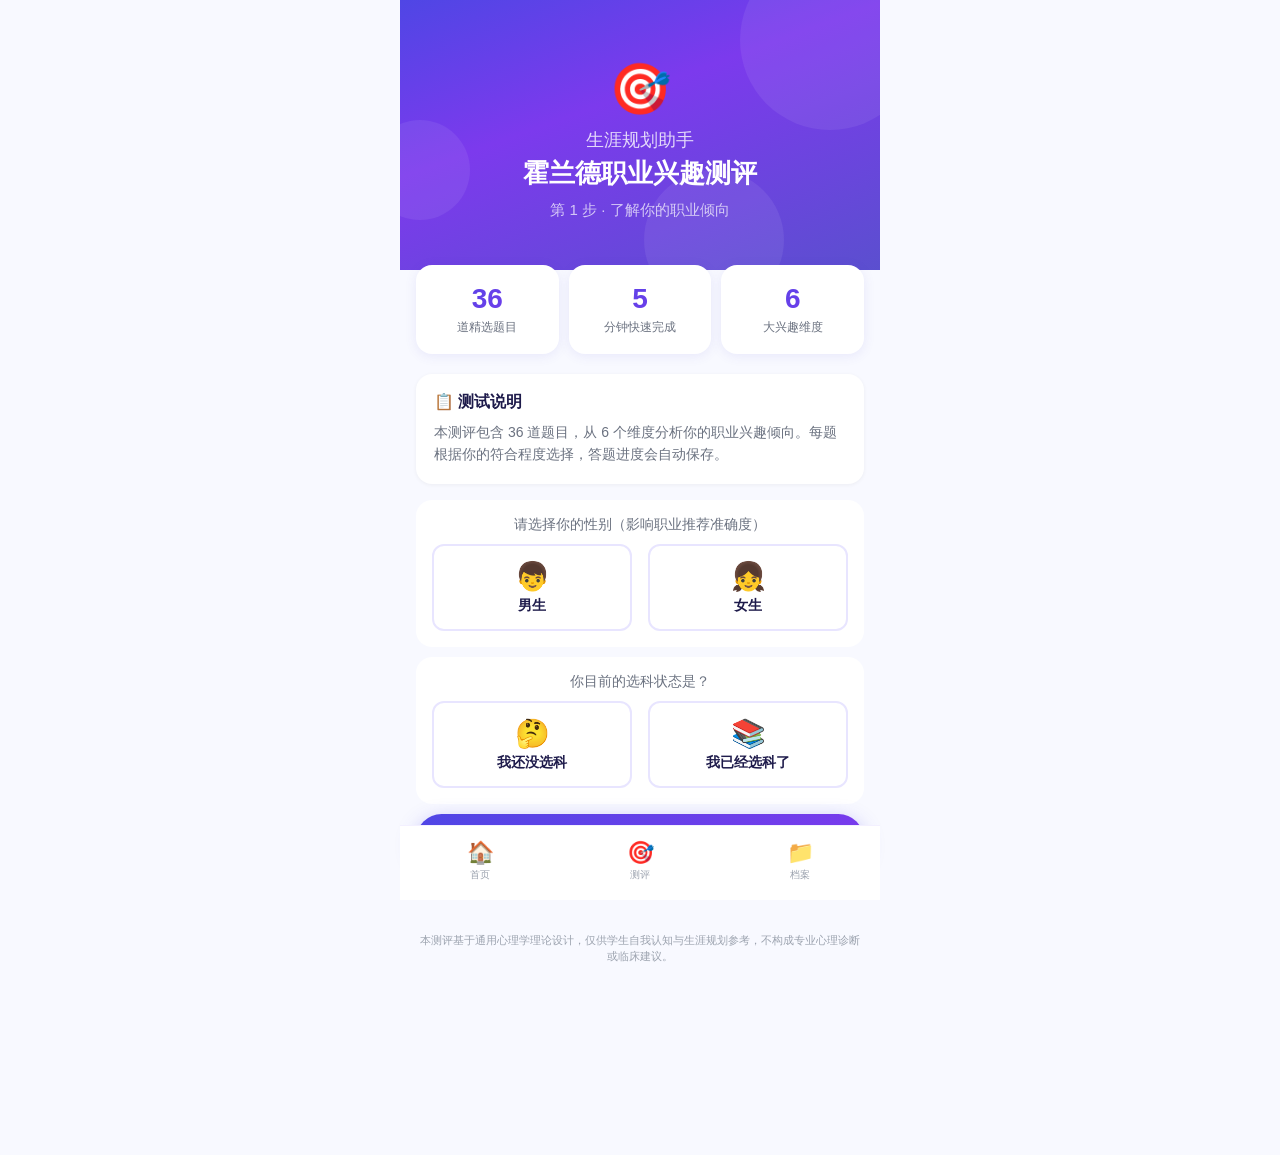
==== commit 55d12556: "CSS内联+JS外部引用，修复手机端加载" ====
--- a/index.html
+++ b/index.html
@@ -4,7 +4,310 @@
 <meta charset="UTF-8">
 <meta name="viewport" content="width=device-width, initial-scale=1.0, maximum-scale=1.0, user-scalable=no">
 <title>生涯规划助手</title>
-<link rel="stylesheet" href="css/style.css">
+<style>
+/* 生涯规划助手 Web版 样式 */
+:root {
+  --primary: #4F46E5; --primary-light: #7C73FF; --primary-dark: #4338CA;
+  --primary-bg: #EEF2FF; --gradient-primary: linear-gradient(135deg, #4F46E5, #7C3AED);
+  --gradient-hero: linear-gradient(160deg, #4F46E5 0%, #7C3AED 40%, #5B4FCF 100%);
+  --success: #51CF66; --success-bg: #EBFBEE; --warning: #FFA94D; --warning-bg: #FFF4E6;
+  --danger: #FF6B6B; --danger-bg: #FFF0F0; --info: #6366F1; --info-bg: #EDE9FE;
+  --text: #1E1B4B; --text2: #6B7280; --text3: #9CA3AF; --bg: #F8F9FF; --white: #FFF;
+  --border: #E8E5FF; --shadow: 0 2px 12px rgba(91,79,207,0.1);
+  --radius: 12px; --radius-lg: 16px; --radius-xl: 22px; --radius-full: 999px;
+}
+* { margin: 0; padding: 0; box-sizing: border-box; }
+body { font-family: -apple-system, BlinkMacSystemFont, 'PingFang SC', 'Microsoft YaHei', sans-serif; font-size: 15px; color: var(--text); background: var(--bg); max-width: 480px; margin: 0 auto; min-height: 100vh; position: relative; }
+.page { display: none; min-height: 100vh; padding-bottom: 100px; }
+.page.active { display: block; }
+
+/* ===== 通用 ===== */
+.flex-between { display: flex; justify-content: space-between; align-items: center; }
+.flex-center { display: flex; align-items: center; justify-content: center; }
+.btn-primary, .btn-confirm, .btn-outline { display: block; width: 100%; padding: 14px 0; font-size: 17px; font-weight: 600; text-align: center; border-radius: var(--radius-full); border: none; cursor: pointer; }
+.btn-confirm { background: var(--gradient-primary); color: #FFF; box-shadow: 0 6px 20px rgba(79,70,229,0.35); animation: pulse 2.5s infinite; }
+.btn-primary { background: var(--gradient-primary); color: #FFF; }
+.btn-outline { background: transparent; color: var(--primary); border: 2px solid var(--border); }
+.btn-block { width: 100%; }
+.btn-half { flex: 1; padding: 12px 0; font-size: 15px; }
+@keyframes pulse { 0%,100% { box-shadow: 0 6px 20px rgba(79,70,229,0.35); } 50% { box-shadow: 0 6px 30px rgba(79,70,229,0.55); } }
+.card { background: #FFF; border-radius: var(--radius-lg); padding: 20px; margin: 14px 16px; box-shadow: var(--shadow); }
+.card-elevated { box-shadow: 0 4px 18px rgba(91,79,207,0.12); }
+.block { margin: 0 16px 16px; }
+.tag { display: inline-flex; align-items: center; padding: 4px 12px; border-radius: var(--radius-full); font-size: 12px; font-weight: 500; margin: 2px; }
+.tag-blue { background: var(--primary-bg); color: var(--primary); }
+.tag-green { background: var(--success-bg); color: #2F9E44; }
+.tag-orange { background: var(--warning-bg); color: #E8590C; }
+.tag-red { background: var(--danger-bg); color: #E03131; }
+.tag-purple { background: var(--info-bg); color: var(--info); }
+.divider { height: 1px; background: var(--border); margin: 16px 0; }
+.disclaimer { padding: 10px 20px; font-size: 11px; color: var(--text3); text-align: center; line-height: 1.5; }
+.section-label { font-size: 16px; font-weight: 600; display: block; margin-bottom: 10px; }
+.section-hint { font-size: 13px; color: var(--text3); display: block; margin-bottom: 10px; }
+.desc-text { font-size: 14px; color: var(--text2); line-height: 1.6; display: block; }
+.mt-8 { margin-top: 8px; } .mt-12 { margin-top: 12px; } .mt-16 { margin-top: 16px; } .mt-20 { margin-top: 20px; } .mt-24 { margin-top: 24px; } .mt-32 { margin-top: 32px; }
+.empty-state { text-align: center; padding: 60px 20px; }
+.empty-icon { font-size: 50px; display: block; margin-bottom: 10px; }
+.empty-text { font-size: 16px; color: var(--text3); display: block; }
+.empty-desc { font-size: 13px; color: var(--text3); }
+
+/* ===== Page Header ===== */
+.page-header { background: var(--gradient-hero); padding: 40px 20px 48px; text-align: center; }
+.page-header-title { font-size: 22px; font-weight: 700; color: #FFF; display: block; }
+.page-header-sub { font-size: 14px; color: rgba(255,255,255,0.75); display: block; margin-top: 4px; }
+
+/* ===== 欢迎页 ===== */
+.landing-hero { position: relative; padding: 60px 20px 50px; overflow: hidden; background: var(--gradient-hero); }
+.hero-shapes { position: absolute; inset: 0; }
+.shape { position: absolute; border-radius: 50%; background: rgba(255,255,255,0.07); }
+.s1 { width: 180px; height: 180px; top: -50px; right: -40px; }
+.s2 { width: 100px; height: 100px; top: 120px; left: -30px; }
+.s3 { width: 140px; height: 140px; bottom: -40px; right: 20%; }
+.hero-center { position: relative; z-index: 1; text-align: center; }
+.hero-emoji { font-size: 50px; display: block; margin-bottom: 10px; }
+.hero-brand { font-size: 18px; color: rgba(255,255,255,0.8); display: block; }
+.hero-title { font-size: 26px; font-weight: 800; color: #FFF; display: block; margin-top: 4px; }
+.hero-desc { font-size: 15px; color: rgba(255,255,255,0.7); display: block; margin-top: 10px; }
+.landing-info { display: flex; gap: 10px; padding: 20px 16px; margin-top: -25px; position: relative; z-index: 2; }
+.info-card { flex: 1; background: #FFF; border-radius: var(--radius-lg); padding: 18px 10px; text-align: center; box-shadow: var(--shadow); }
+.ic-num { font-size: 28px; font-weight: 800; background: var(--gradient-primary); -webkit-background-clip: text; -webkit-text-fill-color: transparent; display: block; }
+.ic-label { font-size: 12px; color: var(--text2); display: block; margin-top: 4px; }
+.landing-desc { margin: 0 16px 16px; background: #FFF; border-radius: var(--radius-lg); padding: 18px; box-shadow: 0 1px 4px rgba(0,0,0,0.05); }
+.ld-title { font-size: 16px; font-weight: 600; display: block; margin-bottom: 8px; }
+.ld-text { font-size: 14px; color: var(--text2); line-height: 1.6; display: block; }
+.gender-select { margin: 0 16px 10px; background: #FFF; border-radius: var(--radius-lg); padding: 16px; }
+.gs-label { font-size: 14px; color: var(--text2); display: block; margin-bottom: 10px; text-align: center; }
+.gs-options { display: flex; gap: 16px; }
+.gs-opt { flex: 1; text-align: center; padding: 14px; border-radius: var(--radius); border: 2px solid var(--border); cursor: pointer; transition: all 0.2s; }
+.gs-active { border-color: var(--primary); background: var(--primary-bg); }
+.gs-icon { font-size: 28px; display: block; }
+.gs-text { font-size: 14px; font-weight: 600; display: block; margin-top: 4px; }
+.landing-actions { padding: 0 16px 30px; text-align: center; }
+.landing-tip { font-size: 12px; color: var(--text3); display: block; margin-top: 10px; }
+
+/* ===== 测试页 ===== */
+.progress-section { background: #fff; padding: 14px 20px; box-shadow: 0 1px 4px rgba(0,0,0,0.05); }
+.progress-header { margin-bottom: 8px; }
+.progress-label { font-size: 14px; color: var(--text2); }
+.progress-count { font-size: 13px; color: var(--text3); }
+.progress-bar-bg { height: 8px; background: #E5E7EB; border-radius: 4px; overflow: hidden; }
+.progress-bar-fill { height: 100%; background: var(--gradient-primary); border-radius: 4px; transition: width 0.3s; }
+.question-section { padding: 20px; }
+.question-wrap { }
+.question-header { display: flex; align-items: flex-start; margin-bottom: 20px; }
+.question-num { background: var(--primary); color: #FFF; font-size: 13px; font-weight: 600; padding: 3px 10px; border-radius: var(--radius-full); margin-right: 10px; flex-shrink: 0; }
+.question-text { font-size: 18px; font-weight: 500; line-height: 1.5; }
+.options-list { display: flex; flex-direction: column; gap: 10px; }
+.option-item { display: flex; align-items: center; padding: 16px; background: #F9FAFB; border-radius: var(--radius); border: 2px solid transparent; cursor: pointer; transition: all 0.15s; }
+.option-selected { background: #EEF2FF; border-color: var(--primary); }
+.option-radio { width: 20px; height: 20px; border-radius: 50%; border: 2px solid #D1D5DB; margin-right: 12px; display: flex; align-items: center; justify-content: center; flex-shrink: 0; }
+.option-selected .option-radio { border-color: var(--primary); }
+.option-radio-inner { width: 12px; height: 12px; border-radius: 50%; background: var(--primary); }
+.option-label { font-size: 15px; color: #374151; }
+.bottom-actions { background: #FFF; padding: 14px 20px; position: fixed; bottom: 0; left: 50%; transform: translateX(-50%); width: 100%; max-width: 480px; box-shadow: 0 -2px 10px rgba(0,0,0,0.04); }
+.action-row { display: flex; gap: 12px; }
+.skip-hint { text-align: center; margin-top: 10px; font-size: 12px; color: var(--text3); }
+
+/* ===== 结果页 ===== */
+.type-hero-card { background: var(--gradient-hero); padding: 36px 18px 30px; overflow: hidden; }
+.thc-page-title { font-size: 22px; font-weight: 700; color: #FFF; display: block; text-align: center; }
+.thc-page-sub { font-size: 13px; color: rgba(255,255,255,0.75); display: block; text-align: center; margin-top: 4px; }
+.thc-body { display: flex; align-items: center; gap: 14px; margin-top: 20px; }
+.thc-avatar-wrap { width: 70px; height: 70px; border-radius: 50%; background: rgba(255,255,255,0.2); flex-shrink: 0; display: flex; align-items: center; justify-content: center; }
+.thc-avatar { font-size: 38px; }
+.thc-info { flex: 1; }
+.thc-holland-code { font-size: 22px; font-weight: 800; color: #FFF; letter-spacing: 4px; display: block; }
+.thc-type-name { font-size: 14px; color: rgba(255,255,255,0.85); display: block; }
+.thc-summary { font-size: 13px; color: rgba(255,255,255,0.7); display: block; margin-top: 2px; }
+.thc-mbti-badge { text-align: center; background: rgba(255,255,255,0.2); border-radius: var(--radius); padding: 10px 14px; flex-shrink: 0; }
+.thc-mbti-code { font-size: 20px; font-weight: 800; color: #FFF; display: block; }
+.thc-mbti-name { font-size: 11px; color: rgba(255,255,255,0.8); display: block; margin-top: 2px; }
+.section-header { display: flex; justify-content: space-between; align-items: center; margin-bottom: 16px; }
+.section-title { font-size: 18px; font-weight: 600; }
+.holland-code-badge { background: var(--primary-bg); padding: 6px 16px; border-radius: var(--radius-full); }
+.code-text { font-size: 16px; font-weight: 700; color: var(--primary); letter-spacing: 3px; }
+.mbti-type-badge { background: var(--info-bg); padding: 8px 18px; border-radius: var(--radius); text-align: center; }
+.type-text { font-size: 20px; font-weight: 800; color: var(--info); letter-spacing: 2px; display: block; }
+.type-name { font-size: 12px; color: var(--info); }
+.hex-rings { display: flex; align-items: center; gap: 14px; padding: 12px 0; }
+.hex-center { width: 80px; height: 80px; border-radius: 50%; flex-shrink: 0; background: var(--gradient-primary); display: flex; flex-direction: column; align-items: center; justify-content: center; }
+.hex-avatar { font-size: 34px; }
+.hex-code { font-size: 16px; font-weight: 800; color: #FFF; letter-spacing: 2px; }
+.hex-dims { flex: 1; display: grid; grid-template-columns: 1fr 1fr 1fr; gap: 8px 4px; }
+.hex-dim-item { text-align: center; }
+.hdi-ring { width: 100%; height: 40px; background: #F3F4F6; border-radius: 3px; overflow: hidden; position: relative; }
+.hdi-fill { position: absolute; bottom: 0; left: 0; right: 0; background: var(--gradient-primary); border-radius: 0 0 3px 3px; }
+.hdi-name { font-size: 11px; color: var(--text2); display: block; }
+.hdi-score { font-size: 13px; font-weight: 700; color: var(--primary); display: block; }
+.score-bar-item { margin-bottom: 10px; }
+.score-bar-label { display: flex; justify-content: space-between; margin-bottom: 4px; }
+.bar-name { font-size: 13px; color: var(--text2); }
+.bar-score { font-size: 13px; color: var(--primary); font-weight: 600; }
+.score-bar-bg { height: 8px; background: #F3F4F6; border-radius: 4px; overflow: hidden; }
+.score-bar-fill { height: 100%; background: var(--gradient-primary); border-radius: 4px; }
+.type-desc { margin-top: 14px; padding: 14px; background: #F9FAFB; border-radius: var(--radius); }
+.dim-item { margin-bottom: 14px; }
+.dim-labels { display: flex; justify-content: space-between; margin-bottom: 6px; }
+.dim-label { font-size: 13px; color: var(--text3); }
+.dim-label.active { color: var(--primary); font-weight: 600; }
+.dim-bar-bg { height: 10px; background: #F3F4F6; border-radius: 5px; overflow: hidden; display: flex; }
+.dim-bar-left { height: 100%; background: var(--primary); border-radius: 5px; display: flex; align-items: center; justify-content: flex-end; padding-right: 6px; min-width: 24px; }
+.dim-pct { font-size: 10px; color: #FFF; }
+.traits-block { margin-bottom: 10px; }
+.traits-label { font-size: 14px; font-weight: 600; display: block; margin-bottom: 6px; }
+.result-footer { padding: 16px 20px; text-align: center; }
+.footer-hint { font-size: 13px; color: var(--text3); display: block; margin-top: 8px; }
+
+/* ===== 职业推荐 ===== */
+.careers-list { padding-top: 6px; }
+.career-card-el { margin: 10px 16px; cursor: pointer; transition: all 0.2s; }
+.career-card-el.selected { border: 2px solid var(--primary); background: var(--primary-bg); }
+.match-score { font-size: 24px; font-weight: 800; color: var(--primary); }
+.match-detail { display: flex; gap: 14px; font-size: 13px; color: var(--text2); margin-top: 6px; }
+.career-name { font-size: 17px; font-weight: 700; }
+.footer { padding: 14px 20px; text-align: center; }
+
+/* ===== 选科/分数输入 ===== */
+.step-title { font-size: 17px; font-weight: 700; display: block; margin-bottom: 6px; }
+.step-desc { font-size: 13px; color: var(--text2); display: block; line-height: 1.5; }
+.all-score-grid { display: grid; grid-template-columns: 1fr 1fr 1fr; gap: 10px; margin-top: 14px; }
+.asg-name { font-size: 13px; color: var(--text2); display: block; margin-bottom: 4px; text-align: center; }
+.asg-input, .subject-input { width: 100%; height: 44px; text-align: center; font-size: 16px; font-weight: 600; background: #F8F9FF; border: 2px solid var(--border); border-radius: 8px; }
+.compare-bars { margin-top: 10px; }
+.cb-row { display: flex; align-items: center; gap: 8px; margin-bottom: 8px; }
+.cb-label { font-size: 13px; width: 80px; color: var(--text2); }
+.cb-bar-bg { flex: 1; height: 10px; background: #F3F4F6; border-radius: 5px; overflow: hidden; }
+.cb-bar { height: 100%; border-radius: 5px; }
+.cb-blue { background: var(--primary); } .cb-purple { background: #7C3AED; }
+.cb-pct { font-size: 13px; font-weight: 600; width: 40px; text-align: right; }
+.strength-box { } .box-label { font-size: 13px; font-weight: 600; display: block; margin-bottom: 4px; }
+.combo-card { padding: 14px; margin: 8px 0; background: #F9FAFB; border-radius: var(--radius); }
+.combo-card.top-recommend { background: var(--primary-bg); border: 2px solid var(--primary); }
+.combo-rank { font-size: 11px; font-weight: 700; color: var(--primary); background: #FFF; padding: 2px 8px; border-radius: 20px; }
+.combo-name { font-size: 16px; font-weight: 700; }
+.combo-match-tag { font-size: 12px; color: #51CF66; font-weight: 600; }
+.combo-desc { font-size: 13px; color: var(--text2); margin-top: 4px; display: block; }
+
+.total-score-card { margin: 14px 16px; background: var(--gradient-primary); border-radius: var(--radius-xl); padding: 24px; text-align: center; color: #FFF; }
+.total-label { font-size: 14px; color: rgba(255,255,255,0.8); display: block; }
+.total-score-display { display: flex; align-items: baseline; justify-content: center; gap: 4px; }
+.total-number { font-size: 52px; font-weight: 800; }
+.total-unit { font-size: 18px; color: rgba(255,255,255,0.7); }
+.si-select { width: 100%; padding: 10px; border: 2px solid var(--border); border-radius: var(--radius); font-size: 14px; background: #FFF; }
+.form-row { display: flex; gap: 14px; } .form-half { flex: 1; }
+.form-label-sm { font-size: 12px; color: var(--text3); display: block; margin-bottom: 2px; }
+.pref-province-grid { display: flex; flex-wrap: wrap; gap: 8px; }
+.pp-item { padding: 8px 14px; border-radius: 30px; border: 2px solid #E5E7EB; font-size: 13px; background: #F9FAFB; color: var(--text2); cursor: pointer; }
+.pp-active { border-color: var(--primary); background: var(--primary); color: #FFF; font-weight: 600; }
+.pp-count { display: block; text-align: center; font-size: 13px; color: var(--primary); font-weight: 600; margin-top: 6px; }
+.elective-grid { display: grid; grid-template-columns: 1fr 1fr 1fr; gap: 10px; margin-top: 10px; }
+.el-item { text-align: center; padding: 14px 6px; border-radius: var(--radius); border: 2px solid #E5E7EB; background: #F9FAFB; cursor: pointer; }
+.el-active { border-color: var(--primary); background: var(--primary-bg); }
+.el-icon { font-size: 24px; display: block; } .el-name { font-size: 14px; font-weight: 600; } .el-full { font-size: 11px; color: var(--text3); }
+.el-count { display: block; text-align: center; font-size: 13px; color: var(--primary); font-weight: 600; margin-top: 8px; }
+.subject-grid { display: grid; grid-template-columns: 1fr 1fr 1fr; gap: 14px 8px; }
+.subject-item { text-align: center; }
+.subject-name { font-size: 14px; color: var(--text2); display: block; margin-bottom: 4px; font-weight: 500; }
+.si-input { width: 100%; padding: 10px; font-size: 20px; font-weight: 700; border: none; border-bottom: 2px solid var(--border); }
+.form-label { font-size: 15px; font-weight: 500; color: var(--text2); display: block; margin-bottom: 8px; }
+
+/* ===== 院校匹配 ===== */
+.province-block { margin-bottom: 4px; }
+.province-header { display: flex; justify-content: space-between; align-items: center; padding: 14px 20px; background: #FFF; border-bottom: 1px solid #F3F0FF; cursor: pointer; }
+.province-header.pref-province { background: linear-gradient(135deg, #F0FDF4, #FFF); }
+.ph-left { display: flex; align-items: center; gap: 6px; }
+.ph-icon { font-size: 16px; } .ph-name { font-size: 17px; font-weight: 700; }
+.ph-badge { background: #51CF66; color: #FFF; font-size: 10px; padding: 2px 8px; border-radius: 20px; }
+.ph-right { display: flex; align-items: center; gap: 6px; }
+.ph-count { font-size: 13px; color: var(--text3); }
+.cat-header { padding: 10px 20px 4px; }
+.cat-name { font-size: 15px; font-weight: 600; }
+.school-card-el { background: #FFF; border-radius: var(--radius); padding: 18px; margin: 0 14px 10px; box-shadow: 0 1px 4px rgba(0,0,0,0.05); cursor: pointer; }
+.school-card-el.reach-style { border-left: 4px solid var(--warning); }
+.card-top { margin-bottom: 10px; }
+.school-name { font-size: 17px; font-weight: 700; }
+.school-location { font-size: 12px; color: var(--text3); }
+.score-row { display: flex; gap: 10px; font-size: 13px; color: var(--text2); margin-bottom: 4px; }
+.score-item { flex: 1; }
+.majors-expand { display: none; }
+.school-card-el.expanded .majors-expand { display: block; }
+.major-row { display: flex; justify-content: space-between; padding: 8px 10px; border-radius: 6px; margin: 3px 0; background: #F9FAFB; }
+.major-row.major-match { background: #F0FDF4; }
+.mr-name { font-size: 13px; font-weight: 500; }
+.mr-diff { font-size: 12px; font-weight: 600; } .mr-diff.safe { color: #51CF66; } .mr-diff.reach { color: #EF4444; }
+.expand-hint { text-align: center; font-size: 12px; color: var(--primary); margin-top: 6px; }
+.data-notice { margin: 14px 16px; padding: 14px; background: #FFFBEB; border: 2px solid #FDE68A; border-radius: var(--radius); }
+.dn-title { font-size: 14px; font-weight: 600; color: #D97706; display: block; margin-bottom: 6px; }
+.dn-text { font-size: 12px; color: #92400E; line-height: 1.5; display: block; }
+.promotion-card { text-align: center; background: linear-gradient(135deg, #EEF2FF, #F0EEFF); }
+.promo-icon { font-size: 34px; display: block; margin-bottom: 6px; }
+.promo-title { font-size: 17px; font-weight: 600; display: block; }
+.promo-desc { font-size: 14px; color: var(--text2); display: block; margin: 6px 0 14px; }
+.archive-link { display: block; text-align: center; font-size: 14px; color: var(--text3); margin-top: 8px; cursor: pointer; }
+
+/* ===== 报告 ===== */
+.block-title { font-size: 17px; font-weight: 700; display: flex; align-items: center; gap: 8px; margin-bottom: 14px; }
+.block-num { font-size: 22px; font-weight: 800; color: var(--primary); }
+.dual-card { display: flex; gap: 10px; margin-bottom: 10px; }
+.dcard { flex: 1; text-align: center; padding: 16px; border-radius: var(--radius); }
+.dcard-personality { background: var(--info-bg); } .dcard-holland { background: var(--primary-bg); }
+.dc-label { font-size: 12px; color: var(--text3); display: block; }
+.dc-big { font-size: 26px; font-weight: 800; display: block; margin: 4px 0; }
+.dcard-personality .dc-big { color: var(--info); } .dcard-holland .dc-big { color: var(--primary); }
+.dc-name { font-size: 13px; color: var(--text2); }
+.info-text { font-size: 14px; color: var(--text2); line-height: 1.6; display: block; }
+.career-block { padding: 10px 0; border-bottom: 1px solid var(--border); }
+.cb-name { font-size: 15px; font-weight: 600; display: block; }
+.cb-desc { font-size: 13px; color: var(--text2); display: block; margin-top: 4px; }
+.sub-title { font-size: 15px; font-weight: 600; display: block; margin-bottom: 8px; }
+.school-row { padding: 8px 0; font-size: 13px; color: var(--text2); border-bottom: 1px solid var(--border); }
+.school-row.reach { border-left: 3px solid var(--warning); padding-left: 10px; }
+.fixed-bottom { position: fixed; bottom: 0; left: 50%; transform: translateX(-50%); width: 100%; max-width: 480px; background: #FFF; padding: 12px 20px 16px; box-shadow: 0 -2px 10px rgba(0,0,0,0.06); }
+.bottom-links { display: flex; justify-content: center; gap: 20px; margin-top: 8px; }
+.link-item { font-size: 13px; color: var(--text3); cursor: pointer; }
+
+/* ===== 档案 ===== */
+.update-time { text-align: center; padding: 10px; font-size: 12px; color: var(--text3); }
+.ar-value { font-size: 18px; font-weight: 600; display: block; }
+.ar-value.highlight { color: var(--primary); font-size: 22px; }
+
+/* ===== 首页 ===== */
+.home-hero { position: relative; padding: 50px 20px; overflow: hidden; background: var(--gradient-hero); }
+.hs { position: absolute; border-radius: 50%; background: rgba(255,255,255,0.06); }
+.hs1 { width: 180px; height: 180px; top: -60px; right: -50px; }
+.hs2 { width: 100px; height: 100px; top: 100px; left: -30px; }
+.hs3 { width: 130px; height: 130px; bottom: -40px; right: 20%; }
+.hero-inner { position: relative; z-index: 1; text-align: center; }
+.hero-slogan { font-size: 18px; color: rgba(255,255,255,0.85); display: block; margin-top: 6px; }
+.quick-actions { display: grid; grid-template-columns: 1fr 1fr; gap: 14px; padding: 20px 16px; margin-top: -25px; position: relative; z-index: 2; }
+.qa-card { background: #FFF; border-radius: var(--radius-xl); padding: 22px 14px; box-shadow: var(--shadow); cursor: pointer; text-align: center; }
+.qa-icon-wrap { width: 50px; height: 50px; border-radius: 50%; display: flex; align-items: center; justify-content: center; margin: 0 auto 10px; }
+.qa-icon-test { background: #F0EEFF; } .qa-icon-career { background: #EDE9FE; } .qa-icon-score { background: #EFF6FF; } .qa-icon-archive { background: #FFF0F6; }
+.qa-icon { font-size: 24px; }
+.qa-title { font-size: 15px; font-weight: 700; display: block; }
+.qa-desc { font-size: 11px; color: var(--text3); display: block; margin-top: 3px; }
+
+/* ===== 底部导航 ===== */
+.bottom-nav { position: fixed; bottom: 0; left: 50%; transform: translateX(-50%); width: 100%; max-width: 480px; background: #FFF; border-top: 1px solid #F3F0FF; z-index: 999; padding: 8px 0 12px; display: flex; justify-content: space-around; }
+.body-has-nav { padding-bottom: 80px; }
+.nav-item { display: flex; flex-direction: column; align-items: center; padding: 6px 0; cursor: pointer; }
+.nav-icon { font-size: 22px; } .nav-label { font-size: 10px; color: var(--text3); margin-top: 2px; }
+
+/* ===== Toast/Modal ===== */
+.toast { position: fixed; top: 50%; left: 50%; transform: translate(-50%,-50%); background: rgba(0,0,0,0.75); color: #FFF; padding: 12px 24px; border-radius: 8px; font-size: 14px; z-index: 999; opacity: 0; transition: opacity 0.3s; pointer-events: none; }
+.toast.show { opacity: 1; }
+.modal-overlay { position: fixed; inset: 0; background: rgba(0,0,0,0.5); z-index: 998; display: flex; align-items: center; justify-content: center; }
+.modal-box { background: #FFF; border-radius: var(--radius-xl); padding: 24px; width: 85%; max-width: 380px; }
+.modal-title { font-size: 17px; font-weight: 700; margin-bottom: 12px; }
+.modal-body { font-size: 14px; color: var(--text2); line-height: 1.6; margin-bottom: 16px; }
+.modal-btns { display: flex; gap: 10px; }
+.modal-btns button { flex: 1; padding: 10px 0; border: none; border-radius: 30px; font-size: 15px; font-weight: 600; cursor: pointer; }
+.modal-btns .btn-primary { background: var(--gradient-primary); color: #FFF; }
+.modal-btns .btn-cancel { background: #F3F4F6; color: var(--text2); }
+
+.footer-actions { padding: 16px 0; text-align: center; }
+
+</style>
 </head>
 <body>
 
@@ -184,2749 +487,6 @@
 
 <!-- ====== JS ====== -->
 
-<script>
-// === holland-questions.js
-// 霍兰德职业兴趣测试题目（精简版，36题：6维度 × 6题）
-var OPTIONS_LIKERT_5 = [
-  { label: '非常符合', score: 5 },
-  { label: '比较符合', score: 4 },
-  { label: '一般', score: 3 },
-  { label: '不太符合', score: 2 },
-  { label: '非常不符合', score: 1 },
-];
-
-var HOLLAND_QUESTIONS = [
-  // ===== R 维度：现实型（Realistic）- 6题 =====
-  { id: 'H01', dimension: 'R', question: '动手修理或组装物品让我感到很有成就感' },
-  { id: 'H02', dimension: 'R', question: '我对机械、工具或电子设备的操作很感兴趣' },
-  { id: 'H03', dimension: 'R', question: '比起室内脑力活动，我更享受户外体力活动' },
-  { id: 'H04', dimension: 'R', question: '我喜欢亲自动手建造或制作具体的东西' },
-  { id: 'H05', dimension: 'R', question: '对电器、电路或机械原理有天然的好奇心' },
-  { id: 'H06', dimension: 'R', question: '我喜欢需要身体协调和动手能力的任务' },
-
-  // ===== I 维度：研究型（Investigative）- 6题 =====
-  { id: 'H07', dimension: 'I', question: '我喜欢独自思考和深入研究问题' },
-  { id: 'H08', dimension: 'I', question: '对科学实验、数据分析或理论研究有浓厚兴趣' },
-  { id: 'H09', dimension: 'I', question: '我经常好奇事物背后的原理和规律' },
-  { id: 'H10', dimension: 'I', question: '我享受通过逻辑推理和数据来得出结论' },
-  { id: 'H11', dimension: 'I', question: '阅读科普文章或学术书籍让我感到充实' },
-  { id: 'H12', dimension: 'I', question: '我倾向于独立思考，不盲目接受他人观点' },
-
-  // ===== A 维度：艺术型（Artistic）- 6题 =====
-  { id: 'H13', dimension: 'A', question: '音乐、绘画、写作等创作活动让我沉浸其中' },
-  { id: 'H14', dimension: 'A', question: '我对色彩、造型、节奏和美感非常敏感' },
-  { id: 'H15', dimension: 'A', question: '我喜欢用创新的方式表达自己的想法和情感' },
-  { id: 'H16', dimension: 'A', question: '对戏剧、电影、文学或设计有特别的兴趣' },
-  { id: 'H17', dimension: 'A', question: '我更看重想象力和创造力，而非条条框框' },
-  { id: 'H18', dimension: 'A', question: '我喜欢自由、不拘一格的学习和工作环境' },
-
-  // ===== S 维度：社会型（Social）- 6题 =====
-  { id: 'H19', dimension: 'S', question: '帮助他人解决问题让我感到满足和有意义' },
-  { id: 'H20', dimension: 'S', question: '我在团队合作中感到特别充实和有动力' },
-  { id: 'H21', dimension: 'S', question: '我善于倾听他人的烦恼并给予支持' },
-  { id: 'H22', dimension: 'S', question: '对教育、培训或辅导他人有浓厚兴趣' },
-  { id: 'H23', dimension: 'S', question: '我乐于参与志愿服务或社会公益活动' },
-  { id: 'H24', dimension: 'S', question: '与人打交道比与数据打交道更让我有热情' },
-
-  // ===== E 维度：企业型（Enterprising）- 6题 =====
-  { id: 'H25', dimension: 'E', question: '我喜欢组织和带领团队完成目标' },
-  { id: 'H26', dimension: 'E', question: '对商业运作、创业或管理有浓厚兴趣' },
-  { id: 'H27', dimension: 'E', question: '我善于说服和影响他人接受自己的观点' },
-  { id: 'H28', dimension: 'E', question: '我喜欢有竞争和挑战的环境' },
-  { id: 'H29', dimension: 'E', question: '我对管理和决策有浓厚的兴趣' },
-  { id: 'H30', dimension: 'E', question: '我经常主动争取有挑战性的任务和机会' },
-
-  // ===== C 维度：常规型（Conventional）- 6题 =====
-  { id: 'H31', dimension: 'C', question: '我喜欢按规则和既定流程办事' },
-  { id: 'H32', dimension: 'C', question: '处理数据、文件和记录让我感到舒适' },
-  { id: 'H33', dimension: 'C', question: '我注重细节和准确性，不喜欢马虎潦草' },
-  { id: 'H34', dimension: 'C', question: '我喜欢稳定、可预测的学习和工作节奏' },
-  { id: 'H35', dimension: 'C', question: '我善于整理、归类和规划信息' },
-  { id: 'H36', dimension: 'C', question: '对会计、统计或行政管理类工作有兴趣' },
-];
-
-// 为所有题目添加 options
-HOLLAND_QUESTIONS.forEach((q) => {
-  q.options = OPTIONS_LIKERT_5;
-});
-
-{ HOLLAND_QUESTIONS };
-
-
-// === holland-descriptions.js
-// 霍兰德6种类型解读描述
-var HOLLAND_DESCRIPTIONS = {
-  R: {
-    name: '现实型（Realistic）',
-    icon: '🔧',
-    avatar: '👷',
-    summary: '动手操作、务实稳健的行动派',
-    traits: ['动手能力强', '务实稳重', '喜欢户外', '操作熟练', '脚踏实地'],
-    suitable: '适合需要动手操作、技术实践的工作环境，如工程技术、机械操作、农业等',
-    learningStyle: '通过实际操作和实践来学习效果最佳，喜欢看得见摸得着的成果',
-    avoid: '不适合纯理论、抽象或需要大量人际社交的工作',
-  },
-  I: {
-    name: '研究型（Investigative）',
-    icon: '🔬',
-    avatar: '👩‍🔬',
-    summary: '善于思考、热爱探索的思考者',
-    traits: ['善于分析', '好奇心强', '独立思考', '逻辑严谨', '喜欢研究'],
-    suitable: '适合需要深度思考和分析的工作，如科研、技术研发、数据分析等',
-    learningStyle: '通过阅读、研究和独立思考学习，喜欢从原理出发理解事物',
-    avoid: '不适合重复性高、缺乏智力挑战或需要频繁社交的工作',
-  },
-  A: {
-    name: '艺术型（Artistic）',
-    icon: '🎨',
-    avatar: '👩‍🎨',
-    summary: '富有创意、自由表达的创造者',
-    traits: ['创造力强', '情感丰富', '审美敏锐', '自由不羁', '善于表达'],
-    suitable: '适合需要创意和审美的工作，如设计、写作、音乐、影视、广告等',
-    learningStyle: '通过创作、体验和感受来学习，不喜欢死板的条条框框',
-    avoid: '不适合高度结构化、规则严格或重复单调的工作',
-  },
-  S: {
-    name: '社会型（Social）',
-    icon: '🤝',
-    avatar: '👩‍🏫',
-    summary: '乐于助人、善于沟通的助人者',
-    traits: ['乐于助人', '善于沟通', '有同理心', '团队协作', '有耐心'],
-    suitable: '适合与人打交道的工作，如教育、医疗、心理咨询、社会服务等',
-    learningStyle: '通过讨论、合作和教授他人来学习，喜欢互动式的学习环境',
-    avoid: '不适合长期独自工作、缺乏人际交流的技术型工作',
-  },
-  E: {
-    name: '企业型（Enterprising）',
-    icon: '💼',
-    avatar: '👨‍💼',
-    summary: '目标明确、善于领导的推动者',
-    traits: ['领导力强', '善于说服', '目标明确', '勇于冒险', '自信果断'],
-    suitable: '适合需要领导力和决策力的工作，如管理、销售、创业、金融等',
-    learningStyle: '通过实践项目、竞赛和挑战来学习，喜欢有目标导向的学习',
-    avoid: '不适合过于按部就班、缺乏自主权和上升空间的工作',
-  },
-  C: {
-    name: '常规型（Conventional）',
-    icon: '📊',
-    avatar: '👩‍💻',
-    summary: '条理分明、细致可靠的组织者',
-    traits: ['条理清晰', '细心负责', '遵守规范', '稳定可靠', '注重效率'],
-    suitable: '适合需要条理和规范的工作，如会计、行政、数据管理、档案等',
-    learningStyle: '通过系统化、有结构的方式学习，喜欢清晰的步骤和标准',
-    avoid: '不适合方向不明确、缺乏规则或频繁变动的工作',
-  },
-};
-
-{ HOLLAND_DESCRIPTIONS };
-
-
-// === mbti-questions.js
-// MBTI 性格测试题目（校园轻量化版，28题：4维度 × 7题）
-var MBTI_QUESTIONS = [
-  // ===== EI 维度（外向/内向）- 7题 =====
-  { id: 'M01', dimension: 'EI', question: '在聚会或集体活动中，你通常：', options: [
-    { label: '主动与很多人交谈，感到精力充沛', orientation: 'E' },
-    { label: '更愿意与少数熟人深入交流', orientation: 'I' }
-  ]},
-  { id: 'M02', dimension: 'EI', question: '课余空闲时间，你更喜欢：', options: [
-    { label: '约同学一起出去玩或运动', orientation: 'E' },
-    { label: '独自看书、追剧或做自己的事', orientation: 'I' }
-  ]},
-  { id: 'M03', dimension: 'EI', question: '遇到难题时你倾向于：', options: [
-    { label: '马上找同学或老师讨论', orientation: 'E' },
-    { label: '先自己思考清楚再请教别人', orientation: 'I' }
-  ]},
-  { id: 'M04', dimension: 'EI', question: '在新班级或新环境中，你通常：', options: [
-    { label: '主动结交新朋友，快速融入', orientation: 'E' },
-    { label: '先观察适应，等别人主动接近', orientation: 'I' }
-  ]},
-  { id: 'M05', dimension: 'EI', question: '以下哪句更符合你：', options: [
-    { label: '与人交往让我获得能量和动力', orientation: 'E' },
-    { label: '独处时光让我恢复精力和专注', orientation: 'I' }
-  ]},
-  { id: 'M06', dimension: 'EI', question: '课堂讨论或小组发言时，你：', options: [
-    { label: '积极举手表达观点，乐于发言', orientation: 'E' },
-    { label: '倾向于听完他人意见，再谨慎表达', orientation: 'I' }
-  ]},
-  { id: 'M07', dimension: 'EI', question: '周末你更可能选择：', options: [
-    { label: '参加集体活动或约朋友聚会', orientation: 'E' },
-    { label: '安静在家做自己喜欢的事情', orientation: 'I' }
-  ]},
-
-  // ===== SN 维度（感觉/直觉）- 7题 =====
-  { id: 'M08', dimension: 'SN', question: '你更关注：', options: [
-    { label: '眼前具体的事实、细节和经验', orientation: 'S' },
-    { label: '事物背后的模式、可能性和整体', orientation: 'N' }
-  ]},
-  { id: 'M09', dimension: 'SN', question: '学习新知识时你更喜欢：', options: [
-    { label: '按步骤循序渐进，打好基础再往前', orientation: 'S' },
-    { label: '先了解整体框架和大概念，再补充细节', orientation: 'N' }
-  ]},
-  { id: 'M10', dimension: 'SN', question: '你更信任：', options: [
-    { label: '亲身经验和已验证的成熟方法', orientation: 'S' },
-    { label: '直觉、灵感和新的可能性', orientation: 'N' }
-  ]},
-  { id: 'M11', dimension: 'SN', question: '写作文或做展示时，你：', options: [
-    { label: '用具体事例和数据支撑观点', orientation: 'S' },
-    { label: '喜欢提出新颖的概念和独特视角', orientation: 'N' }
-  ]},
-  { id: 'M12', dimension: 'SN', question: '你更欣赏哪种人：', options: [
-    { label: '脚踏实地、务实可靠的人', orientation: 'S' },
-    { label: '富有想象力、远见卓识的人', orientation: 'N' }
-  ]},
-  { id: 'M13', dimension: 'SN', question: '阅读一篇文章时你：', options: [
-    { label: '仔细阅读每个段落，关注具体信息', orientation: 'S' },
-    { label: '快速浏览抓取核心观点和整体脉络', orientation: 'N' }
-  ]},
-  { id: 'M14', dimension: 'SN', question: '做一件事时，你：', options: [
-    { label: '喜欢用已知有效的方法去做', orientation: 'S' },
-    { label: '喜欢尝试新的不同方法', orientation: 'N' }
-  ]},
-
-  // ===== TF 维度（思考/情感）- 7题 =====
-  { id: 'M15', dimension: 'TF', question: '做重要决定时你更依赖：', options: [
-    { label: '理性分析和客观逻辑推理', orientation: 'T' },
-    { label: '个人价值观和对他人的影响', orientation: 'F' }
-  ]},
-  { id: 'M16', dimension: 'TF', question: '同学向你倾诉烦恼时，你首先：', options: [
-    { label: '分析问题帮他找到解决思路', orientation: 'T' },
-    { label: '共情安慰给他情感上的支持', orientation: 'F' }
-  ]},
-  { id: 'M17', dimension: 'TF', question: '你认为更重要的品质是：', options: [
-    { label: '公平公正，原则分明', orientation: 'T' },
-    { label: '包容理解，和谐共处', orientation: 'F' }
-  ]},
-  { id: 'M18', dimension: 'TF', question: '在学习中你更擅长：', options: [
-    { label: '客观题、计算题和逻辑推理', orientation: 'T' },
-    { label: '作文、论述题和主观表达', orientation: 'F' }
-  ]},
-  { id: 'M19', dimension: 'TF', question: '评价同学的作业或作品时，你：', options: [
-    { label: '直接指出问题和可改进之处', orientation: 'T' },
-    { label: '先肯定优点再委婉表达建议', orientation: 'F' }
-  ]},
-  { id: 'M20', dimension: 'TF', question: '你更看重自己：', options: [
-    { label: '思维清晰、逻辑严谨', orientation: 'T' },
-    { label: '善解人意、温暖体贴', orientation: 'F' }
-  ]},
-  { id: 'M21', dimension: 'TF', question: '小组合作完成项目时，你更关注：', options: [
-    { label: '任务是否高效、高质量完成', orientation: 'T' },
-    { label: '组员之间是否相处融洽愉快', orientation: 'F' }
-  ]},
-
-  // ===== JP 维度（判断/感知）- 7题 =====
-  { id: 'M22', dimension: 'JP', question: '你更喜欢：', options: [
-    { label: '有计划、有安排、有条理的生活', orientation: 'J' },
-    { label: '随遇而安、灵活自由的节奏', orientation: 'P' }
-  ]},
-  { id: 'M23', dimension: 'JP', question: '面对作业或任务的截止日期，你：', options: [
-    { label: '提前规划分阶段逐步完成', orientation: 'J' },
-    { label: '临近截止时集中冲刺完成', orientation: 'P' }
-  ]},
-  { id: 'M24', dimension: 'JP', question: '你的书桌或房间通常是：', options: [
-    { label: '整洁有序，东西归位摆放', orientation: 'J' },
-    { label: '略显凌乱，但自己找得到东西', orientation: 'P' }
-  ]},
-  { id: 'M25', dimension: 'JP', question: '旅行或出游时你更倾向于：', options: [
-    { label: '提前做好详细攻略和行程安排', orientation: 'J' },
-    { label: '到了再说，随心情自由探索', orientation: 'P' }
-  ]},
-  { id: 'M26', dimension: 'JP', question: '面对多项任务时你：', options: [
-    { label: '规划好顺序，一件一件按计划完成', orientation: 'J' },
-    { label: '多任务并行，灵活切换', orientation: 'P' }
-  ]},
-  { id: 'M27', dimension: 'JP', question: '对于选择和决定，你认为：', options: [
-    { label: '做完决定心里踏实，不喜欢悬而未决', orientation: 'J' },
-    { label: '保持开放选项更舒服，随时可以调整', orientation: 'P' }
-  ]},
-  { id: 'M28', dimension: 'JP', question: '你更倾向于：', options: [
-    { label: '遵守既定规则和计划', orientation: 'J' },
-    { label: '根据实际情况灵活应变', orientation: 'P' }
-  ]},
-];
-
-{ MBTI_QUESTIONS };
-
-
-// === mbti-profiles.js
-// MBTI 16种人格类型详细描述
-var MBTI_PROFILES = {
-  'ISTJ': {
-    typeName: '检查者',
-    category: '守护者',
-    summary: '严谨务实、认真负责、遵守承诺',
-    strengths: ['责任心强', '做事有条理', '专注细节', '值得信赖', '遵守纪律'],
-    weaknesses: ['可能过于严格', '不太适应变化', '有时固执', '不善表达情感'],
-    learningStyle: '喜欢有结构、循序渐进的学习方式，需要明确的目标和标准',
-    suitableEnv: '稳定有序、规则清晰的学习和工作环境',
-    famousExamples: '适合：会计、审计、公务员、工程师、医生等需要严谨和责任的职业',
-  },
-  'ISFJ': {
-    typeName: '守护者',
-    category: '守护者',
-    summary: '温暖细心、默默付出、忠诚守护',
-    strengths: ['细心体贴', '忠诚可靠', '有耐心', '注重实际', '默默奉献'],
-    weaknesses: ['过于谦让', '不善拒绝', '回避冲突', '容易过度劳累'],
-    learningStyle: '通过反复练习和实际应用学习，喜欢有指导和反馈',
-    suitableEnv: '和谐合作、有归属感的环境',
-    famousExamples: '适合：护理、教育、社工、行政、客户服务等需要关怀与耐心的职业',
-  },
-  'INFJ': {
-    typeName: '提倡者',
-    category: '理想主义者',
-    summary: '有洞察力、理想主义、温和坚定',
-    strengths: ['深度洞察', '有远见', '富有同理心', '坚定信念', '创造力强'],
-    weaknesses: ['过于追求完美', '容易忽视现实', '不善表达自己', '对批评敏感'],
-    learningStyle: '通过深入理解和赋予意义来学习，喜欢独处思考',
-    suitableEnv: '有使命感、能发挥影响力的环境',
-    famousExamples: '适合：心理咨询、教育研究、写作创作、非营利组织、人力资源等',
-  },
-  'INTJ': {
-    typeName: '建筑师',
-    category: '理性主义者',
-    summary: '战略思维、独立自主、追求卓越',
-    strengths: ['战略规划', '独立自信', '逻辑清晰', '高标准', '有远见'],
-    weaknesses: ['可能显得傲慢', '不善社交', '过于完美主义', '情感表达少'],
-    learningStyle: '通过自主研究和系统性思考学习，喜欢独立项目',
-    suitableEnv: '有挑战性、自主权高、能发挥策略思维的环境',
-    famousExamples: '适合：科研、软件工程、金融分析、战略咨询、管理等',
-  },
-  'ISTP': {
-    typeName: '鉴赏家',
-    category: '探索者',
-    summary: '冷静务实、动手能力强、善于分析',
-    strengths: ['动手能力强', '冷静沉着', '善于分析', '实用主义', '适应力好'],
-    weaknesses: ['不善沟通', '可能显得冷漠', '缺乏长远规划', '容易无聊'],
-    learningStyle: '通过动手实践和经验积累学习，喜欢解决具体问题',
-    suitableEnv: '灵活、实用、有实操机会的环境',
-    famousExamples: '适合：工程技术、机械维修、数据分析、户外工作、警察等',
-  },
-  'ISFP': {
-    typeName: '探险家',
-    category: '探索者',
-    summary: '温和敏感、艺术天赋、活在当下',
-    strengths: ['艺术感强', '待人友善', '灵活适应', '审美敏锐', '温暖真诚'],
-    weaknesses: ['不善表达', '回避冲突', '缺乏长期规划', '过于敏感'],
-    learningStyle: '通过亲身体验和感官感受学习，喜欢自由探索',
-    suitableEnv: '宽松自由、尊重个性的环境',
-    famousExamples: '适合：艺术设计、摄影、音乐、护理、宠物行业等',
-  },
-  'INFP': {
-    typeName: '调停者',
-    category: '理想主义者',
-    summary: '理想主义、富有同情心、追求意义',
-    strengths: ['富有同理心', '创造力强', '忠于价值观', '善于倾听', '理想主义'],
-    weaknesses: ['过于理想化', '不善务实', '容易受伤', '决策犹豫'],
-    learningStyle: '通过与个人价值观连接的意义学习，喜欢创造性表达',
-    suitableEnv: '有使命感、尊重个性、能创造性表达的环境',
-    famousExamples: '适合：写作、艺术创作、心理咨询、教育、非营利组织等',
-  },
-  'INTP': {
-    typeName: '逻辑学家',
-    category: '理性主义者',
-    summary: '善于分析、独立思考、追求真理',
-    strengths: ['逻辑分析', '创造力强', '独立思考', '好奇心强', '善于解决问题'],
-    weaknesses: ['社交困难', '可能过于抽象', '执行力弱', '忽略情感'],
-    learningStyle: '通过概念理解和理论探索学习，喜欢自主研究',
-    suitableEnv: '自由探索、注重智力的环境',
-    famousExamples: '适合：科研、编程、数学、哲学、系统工程等',
-  },
-  'ESTP': {
-    typeName: '企业家',
-    category: '探索者',
-    summary: '精力充沛、善于应变、务实高效',
-    strengths: ['应变能力强', '务实果断', '善于社交', '精力充沛', '有说服力'],
-    weaknesses: ['不够耐心', '可能冲动', '忽视规则', '长远规划弱'],
-    learningStyle: '通过实战演练和竞争学习，喜欢即时反馈',
-    suitableEnv: '充满活力、有挑战和竞争的环境',
-    famousExamples: '适合：销售、市场营销、运动员、应急管理、创业等',
-  },
-  'ESFP': {
-    typeName: '表演者',
-    category: '探索者',
-    summary: '热情开朗、乐于分享、享受生活',
-    strengths: ['热情友好', '善于交际', '适应力强', '乐观向上', '乐于助人'],
-    weaknesses: ['容易分心', '不善规划', '可能冲动', '回避严肃问题'],
-    learningStyle: '通过互动和体验学习，喜欢轻松有趣的学习氛围',
-    suitableEnv: '活跃、友好、有团队感的环境',
-    famousExamples: '适合：表演艺术、导游、销售、幼教、活动策划等',
-  },
-  'ENFP': {
-    typeName: '竞选者',
-    category: '理想主义者',
-    summary: '热情创意、善于激励、追求可能性',
-    strengths: ['热情洋溢', '创造力强', '善于沟通', '富有感染力', '想象力丰富'],
-    weaknesses: ['容易分心', '不够专注', '过度情感化', '执行力不足'],
-    learningStyle: '通过探索新可能和与他人交流学习，喜欢多元化的学习方式',
-    suitableEnv: '充满可能、鼓励创新、人际丰富的环境',
-    famousExamples: '适合：教育、传媒、广告、心理咨询、创业、公关等',
-  },
-  'ENTP': {
-    typeName: '辩论家',
-    category: '理性主义者',
-    summary: '思维敏捷、善于辩论、热衷创新',
-    strengths: ['思维敏捷', '创新力强', '善于分析', '口才好', '适应变化'],
-    weaknesses: ['不够专注', '可能好辩论', '执行力弱', '容易厌倦'],
-    learningStyle: '通过辩论和探索概念边界学习，喜欢智力挑战',
-    suitableEnv: '有智力刺激、鼓励创新的环境',
-    famousExamples: '适合：律师、产品经理、咨询顾问、创业、科研等',
-  },
-  'ESTJ': {
-    typeName: '总经理',
-    category: '守护者',
-    summary: '高效务实、组织力强、果断决策',
-    strengths: ['组织力强', '果断高效', '负责可靠', '善于管理', '执行力强'],
-    weaknesses: ['可能过于强势', '不够灵活', '忽视情感', '不善于倾听'],
-    learningStyle: '通过结构化课程和目标导向学习，喜欢有成果可见',
-    suitableEnv: '有明确结构、奖惩分明的环境',
-    famousExamples: '适合：管理、军警、工程管理、财务、教育培训等',
-  },
-  'ESFJ': {
-    typeName: '执政官',
-    category: '守护者',
-    summary: '热心周到、善于合作、关注他人',
-    strengths: ['热心负责', '善于合作', '关注他人', '组织能力强', '忠诚可靠'],
-    weaknesses: ['需要被认可', '过于在意评价', '不善拒绝', '回避冲突'],
-    learningStyle: '通过合作和互动学习，喜欢和谐有序的学习环境',
-    suitableEnv: '和谐友好、有明确期望的环境',
-    famousExamples: '适合：教育、护理、客户服务、人力资源、社区工作等',
-  },
-  'ENFJ': {
-    typeName: '主人公',
-    category: '理想主义者',
-    summary: '魅力领导、善于激励、关怀他人',
-    strengths: ['领导魅力', '善解人意', '善于沟通', '富有远见', '有感染力'],
-    weaknesses: ['过于理想化', '不善处理批评', '可能过度介入', '容易疲惫'],
-    learningStyle: '通过与他人互动和赋予社会意义学习，喜欢引领和分享',
-    suitableEnv: '有使命感、能帮助和影响他人的环境',
-    famousExamples: '适合：教育领导、咨询培训、政治外交、公益事业、人力资源等',
-  },
-  'ENTJ': {
-    typeName: '指挥官',
-    category: '理性主义者',
-    summary: '果断领导、战略远见、追求效率',
-    strengths: ['领导力强', '战略思维', '果断高效', '自信坚定', '目标明确'],
-    weaknesses: ['可能过于强势', '耐心不足', '忽视情感', '不善于妥协'],
-    learningStyle: '通过挑战和大目标导向学习，喜欢能出成果的项目',
-    suitableEnv: '有挑战、能发挥领导力和战略谋划的环境',
-    famousExamples: '适合：企业高管、金融投资、管理咨询、创业、律师等',
-  },
-};
-
-// 兼容：提供名称映射
-var MBTI_TYPE_NAMES = {};
-Object.entries(MBTI_PROFILES).forEach(([code, profile]) => {
-  MBTI_TYPE_NAMES[code] = profile.typeName;
-});
-
-{ MBTI_PROFILES, MBTI_TYPE_NAMES };
-
-
-// === careers.js
-// 职业库数据（20+ 条）
-var CAREERS = [
-  {
-    id: 'C001',
-    name: '软件工程师',
-    category: '技术/研发',
-    hollandCodes: ['I', 'R', 'C'],
-    mbtiPreferences: ['T'],
-    relatedMajors: ['M001', 'M002', 'M005'],
-    industryOutlook: {
-      rating: 5,
-      summary: '人工智能、大数据和数字化转型持续推动人才需求高速增长',
-      avgSalary: '15-40万/年',
-      growthRate: '15%',
-    },
-    description: '设计、开发、测试和维护软件系统，运用编程语言和技术框架解决实际问题。可在互联网公司、金融科技、智能制造等领域就业。',
-    dailyWork: '编写代码、系统设计、调试程序、技术评审、版本迭代',
-    tags: ['高薪', '技术驱动', '弹性工作', '成长快'],
-    educationRequired: '本科及以上',
-  },
-  {
-    id: 'C002',
-    name: '临床医生',
-    category: '医疗健康',
-    hollandCodes: ['I', 'S', 'R'],
-    mbtiPreferences: ['T', 'J'],
-    relatedMajors: ['M010', 'M011'],
-    industryOutlook: {
-      rating: 5,
-      summary: '人口老龄化和健康意识提升带来稳定刚需，优质医生长期稀缺',
-      avgSalary: '10-30万/年',
-      growthRate: '8%',
-    },
-    description: '诊断和治疗疾病，承担救死扶伤的使命。可在各级医院、社区卫生中心、科研机构工作。',
-    dailyWork: '门诊看诊、病例分析、治疗方案制定、手术操作、医学研究',
-    tags: ['稳定', '社会尊重', '终身学习', '成就感强'],
-    educationRequired: '硕士及以上',
-  },
-  {
-    id: 'C003',
-    name: '市场营销策划',
-    category: '商业/营销',
-    hollandCodes: ['E', 'A', 'S'],
-    mbtiPreferences: ['E', 'N'],
-    relatedMajors: ['M020', 'M021'],
-    industryOutlook: {
-      rating: 4,
-      summary: '电商和新媒体崛起推动数字营销人才紧缺',
-      avgSalary: '8-25万/年',
-      growthRate: '12%',
-    },
-    description: '制定品牌推广策略，策划营销活动，分析消费者行为。可在快消品牌、互联网公司、广告公司等工作。',
-    dailyWork: '市场调研、活动策划、内容创作、数据分析、品牌管理',
-    tags: ['创意', '沟通', '发展空间大', '跨行业'],
-    educationRequired: '本科及以上',
-  },
-  {
-    id: 'C004',
-    name: '中学教师',
-    category: '教育/培训',
-    hollandCodes: ['S', 'A', 'E'],
-    mbtiPreferences: ['F', 'J'],
-    relatedMajors: ['M030', 'M031', 'M032'],
-    industryOutlook: {
-      rating: 4,
-      summary: '教育改革和素质教育推动高质量教师需求持续增加',
-      avgSalary: '8-15万/年',
-      growthRate: '5%',
-    },
-    description: '传授学科知识，引导学生全面成长，参与教研活动和班级管理。可在公立学校、民办学校、培训机构工作。',
-    dailyWork: '备课授课、批改作业、班级管理、教研讨论、家校沟通',
-    tags: ['稳定', '有寒暑假', '社会价值', '职业尊严'],
-    educationRequired: '本科及以上',
-  },
-  {
-    id: 'C005',
-    name: '数据分析师',
-    category: '技术/研发',
-    hollandCodes: ['I', 'C', 'R'],
-    mbtiPreferences: ['T'],
-    relatedMajors: ['M001', 'M003', 'M004'],
-    industryOutlook: {
-      rating: 5,
-      summary: '全行业数字化转型核心岗位，数据驱动决策成为企业标配',
-      avgSalary: '12-35万/年',
-      growthRate: '20%',
-    },
-    description: '通过数据挖掘、统计分析和可视化为企业决策提供支持。可在互联网、金融、零售、医疗等多行业就业。',
-    dailyWork: '数据采集清洗、指标分析、报表制作、数据建模、业务建议',
-    tags: ['高薪', '需求大', '跨行业', '逻辑思维'],
-    educationRequired: '本科及以上',
-  },
-  {
-    id: 'C006',
-    name: '建筑设计师',
-    category: '设计/工程',
-    hollandCodes: ['A', 'R', 'I'],
-    mbtiPreferences: ['N', 'T'],
-    relatedMajors: ['M040', 'M041'],
-    industryOutlook: {
-      rating: 3,
-      summary: '城市化进程放缓但绿色建筑和城市更新带来新机遇',
-      avgSalary: '10-25万/年',
-      growthRate: '4%',
-    },
-    description: '设计建筑方案，平衡美学、功能和工程技术。可在建筑设计院、房地产公司、规划设计机构工作。',
-    dailyWork: '方案设计、图纸绘制、模型制作、现场勘察、客户沟通',
-    tags: ['创意', '成就感', '技术含量高', '项目制'],
-    educationRequired: '本科及以上',
-  },
-  {
-    id: 'C007',
-    name: '律师',
-    category: '法律/公共事务',
-    hollandCodes: ['E', 'I', 'S'],
-    mbtiPreferences: ['T', 'J'],
-    relatedMajors: ['M050'],
-    industryOutlook: {
-      rating: 4,
-      summary: '法治建设和经济纠纷增加推动法律服务需求稳步增长',
-      avgSalary: '10-40万/年',
-      growthRate: '10%',
-    },
-    description: '为客户提供法律咨询和代理服务，维护合法权益。可在律所、企业法务部门、政府法制机构工作。',
-    dailyWork: '案情分析、法律文书撰写、庭审辩论、客户咨询、法规研究',
-    tags: ['高薪', '社会地位', '逻辑挑战', '竞争激烈'],
-    educationRequired: '硕士及以上',
-  },
-  {
-    id: 'C008',
-    name: '金融分析师',
-    category: '金融/投资',
-    hollandCodes: ['C', 'I', 'E'],
-    mbtiPreferences: ['T', 'J'],
-    relatedMajors: ['M060', 'M061'],
-    industryOutlook: {
-      rating: 4,
-      summary: '资本市场深化改革和财富管理需求带来人才升级需求',
-      avgSalary: '15-50万/年',
-      growthRate: '8%',
-    },
-    description: '分析金融市场数据，为投资决策提供研究报告。可在银行、证券公司、基金公司、保险机构工作。',
-    dailyWork: '财务建模、行业研究、投资报告、风险分析、行情监控',
-    tags: ['高薪', '高压', '精英化', '城市就业'],
-    educationRequired: '本科及以上',
-  },
-  {
-    id: 'C009',
-    name: '心理咨询师',
-    category: '健康/服务',
-    hollandCodes: ['S', 'A', 'I'],
-    mbtiPreferences: ['F', 'N'],
-    relatedMajors: ['M070'],
-    industryOutlook: {
-      rating: 5,
-      summary: '青少年心理健康关注度飙升，心理咨询师成为新兴紧缺职业',
-      avgSalary: '8-20万/年',
-      growthRate: '18%',
-    },
-    description: '运用心理学理论和方法帮助来访者解决心理困扰。可在医院心理科、学校心理咨询中心、私人咨询机构工作。',
-    dailyWork: '心理咨询面谈、心理评估、咨询方案制定、案例整理、专业学习',
-    tags: ['助人', '自由职业可能', '成长型行业', '意义感强'],
-    educationRequired: '硕士及以上',
-  },
-  {
-    id: 'C010',
-    name: '新媒体运营',
-    category: '传媒/内容',
-    hollandCodes: ['A', 'E', 'S'],
-    mbtiPreferences: ['E', 'N'],
-    relatedMajors: ['M080', 'M081', 'M021'],
-    industryOutlook: {
-      rating: 4,
-      summary: '短视频、直播电商持续爆发式增长，内容运营人才需求巨大',
-      avgSalary: '8-20万/年',
-      growthRate: '15%',
-    },
-    description: '策划制作短视频/图文内容，运营社交媒体账号，提升品牌影响力。可在MCN机构、品牌方、媒体平台工作。',
-    dailyWork: '内容策划、文案撰写、视频剪辑、数据分析、粉丝互动',
-    tags: ['创意', '灵活', '入门快', '热度高'],
-    educationRequired: '本科及以上',
-  },
-  {
-    id: 'C011',
-    name: '电气工程师',
-    category: '工程制造',
-    hollandCodes: ['R', 'I', 'C'],
-    mbtiPreferences: ['T'],
-    relatedMajors: ['M090', 'M091'],
-    industryOutlook: {
-      rating: 4,
-      summary: '新能源和智能制造推动电气工程人才持续需求',
-      avgSalary: '12-28万/年',
-      growthRate: '7%',
-    },
-    description: '设计、开发、测试和维护电气系统和设备。可在电力公司、新能源企业、制造业、轨道交通等领域工作。',
-    dailyWork: '电路设计、设备调试、系统测试、项目施工、技术方案',
-    tags: ['稳定', '技术硬核', '新能源风口', '动手'],
-    educationRequired: '本科及以上',
-  },
-  {
-    id: 'C012',
-    name: '会计/审计',
-    category: '财务/金融',
-    hollandCodes: ['C', 'I', 'E'],
-    mbtiPreferences: ['T', 'J'],
-    relatedMajors: ['M062', 'M063'],
-    industryOutlook: {
-      rating: 3,
-      summary: '传统会计需求稳定但面临数字化冲击，高端财务人才仍紧缺',
-      avgSalary: '7-20万/年',
-      growthRate: '3%',
-    },
-    description: '负责企业财务核算、税务处理和审计工作。可在会计师事务所、企业财务部门、税务机构工作。',
-    dailyWork: '记账报税、报表编制、财务分析、审计查账、成本管控',
-    tags: ['稳定', '越老越吃香', '证书重要', '各行业通用'],
-    educationRequired: '本科及以上',
-  },
-  {
-    id: 'C013',
-    name: '人力资源管理',
-    category: '管理/服务',
-    hollandCodes: ['S', 'E', 'C'],
-    mbtiPreferences: ['F', 'J'],
-    relatedMajors: ['M100', 'M021'],
-    industryOutlook: {
-      rating: 4,
-      summary: '企业重视人才管理，HR三支柱转型带来专业人才需求',
-      avgSalary: '8-22万/年',
-      growthRate: '6%',
-    },
-    description: '负责招聘、培训、绩效管理和员工关系。可在各类企业的HR部门或猎头公司工作。',
-    dailyWork: '招聘面试、培训组织、绩效评估、薪酬设计、员工沟通',
-    tags: ['沟通', '管理方向', '各行业通用', '发展路径清晰'],
-    educationRequired: '本科及以上',
-  },
-  {
-    id: 'C014',
-    name: '环境工程师',
-    category: '工程/环保',
-    hollandCodes: ['I', 'R', 'S'],
-    mbtiPreferences: ['T', 'N'],
-    relatedMajors: ['M110', 'M112'],
-    industryOutlook: {
-      rating: 5,
-      summary: '碳中和目标和环保政策推动环境工程师成为未来热门职业',
-      avgSalary: '10-25万/年',
-      growthRate: '12%',
-    },
-    description: '运用工程和环境科学知识保护环境、治理污染。可在环保部门、环评机构、新能源公司工作。',
-    dailyWork: '环境监测、污染治理方案、环评报告、项目设计、政策研究',
-    tags: ['未来趋势', '政策支持', '社会价值', '技术含量'],
-    educationRequired: '本科及以上',
-  },
-  {
-    id: 'C015',
-    name: '产品经理',
-    category: '互联网/科技',
-    hollandCodes: ['E', 'A', 'I'],
-    mbtiPreferences: ['N', 'T'],
-    relatedMajors: ['M001', 'M020', 'M120'],
-    industryOutlook: {
-      rating: 5,
-      summary: '互联网和AI产品持续迭代，优秀产品经理是公司核心资产',
-      avgSalary: '15-45万/年',
-      growthRate: '18%',
-    },
-    description: '定义产品方向、设计产品功能、协调开发资源、推动产品上线。是连接用户需求和技术实现的核心角色。',
-    dailyWork: '需求调研、产品设计、项目推进、数据分析、竞品研究',
-    tags: ['高薪', '影响力大', '综合能力', '成长快'],
-    educationRequired: '本科及以上',
-  },
-  {
-    id: 'C016',
-    name: '药剂师',
-    category: '医疗健康',
-    hollandCodes: ['I', 'C', 'R'],
-    mbtiPreferences: ['T', 'J'],
-    relatedMajors: ['M130'],
-    industryOutlook: {
-      rating: 4,
-      summary: '医药分离改革和社区药房发展带来药剂师新机遇',
-      avgSalary: '8-18万/年',
-      growthRate: '6%',
-    },
-    description: '审核处方、调配药品、提供用药指导。可在医院药房、药店连锁、药企研发部门工作。',
-    dailyWork: '处方审核、药品管理、用药咨询、药学监护、库存管理',
-    tags: ['稳定', '专业性强', '医患接触', '就业面广'],
-    educationRequired: '本科及以上',
-  },
-  {
-    id: 'C017',
-    name: '新闻记者',
-    category: '传媒/文化',
-    hollandCodes: ['A', 'S', 'E'],
-    mbtiPreferences: ['N', 'F'],
-    relatedMajors: ['M080', 'M081'],
-    industryOutlook: {
-      rating: 2,
-      summary: '传统媒体转型压力大，但深度报道和新媒体融合带来新空间',
-      avgSalary: '6-15万/年',
-      growthRate: '-5%',
-    },
-    description: '采访新闻事件、撰写报道、追踪社会热点。可在报社、电视台、新媒体平台、门户网站工作。',
-    dailyWork: '选题策划、采访采写、稿件编辑、事实核查、选题研究',
-    tags: ['写作', '好奇心', '社会影响', '不坐班'],
-    educationRequired: '本科及以上',
-  },
-  {
-    id: 'C018',
-    name: '机械工程师',
-    category: '工程制造',
-    hollandCodes: ['R', 'I', 'C'],
-    mbtiPreferences: ['T'],
-    relatedMajors: ['M140', 'M141'],
-    industryOutlook: {
-      rating: 3,
-      summary: '制造业升级和智能制造转型带来新型机械工程人才需求',
-      avgSalary: '10-22万/年',
-      growthRate: '5%',
-    },
-    description: '设计、分析、制造和维护机械系统及设备。可在汽车、航空航天、机器人、家电等行业工作。',
-    dailyWork: '机械设计、零件建模、仿真分析、样机测试、工艺编制',
-    tags: ['动手', '传统工科', '就业稳定', '对口率高'],
-    educationRequired: '本科及以上',
-  },
-  {
-    id: 'C019',
-    name: '汉语言文学相关（编辑/文案）',
-    category: '文化/教育',
-    hollandCodes: ['A', 'S', 'C'],
-    mbtiPreferences: ['F', 'N'],
-    relatedMajors: ['M030', 'M080'],
-    industryOutlook: {
-      rating: 3,
-      summary: '内容产业持续发展，优质文字工作者在出版/新媒体/教育领域均有需求',
-      avgSalary: '7-18万/年',
-      growthRate: '4%',
-    },
-    description: '从事编辑、文案、出版、文化传播等工作。可在出版社、媒体、广告公司、教育机构工作。',
-    dailyWork: '文章编辑、文案创作、选题审核、内容策划、校对润色',
-    tags: ['文字', '审美', '知识型', '文化氛围'],
-    educationRequired: '本科及以上',
-  },
-  {
-    id: 'C020',
-    name: '生物工程师',
-    category: '科研/医疗',
-    hollandCodes: ['I', 'R', 'A'],
-    mbtiPreferences: ['T', 'N'],
-    relatedMajors: ['M150', 'M151'],
-    industryOutlook: {
-      rating: 5,
-      summary: '生物医药、基因编辑蓬勃发展，被称为21世纪的黄金赛道',
-      avgSalary: '12-35万/年',
-      growthRate: '20%',
-    },
-    description: '运用生物技术进行药物研发、基因工程、生物材料等前沿工作。可在药企、生物技术公司、科研院所工作。',
-    dailyWork: '实验设计、细胞培养、数据分析、药品研发、技术文献研读',
-    tags: ['前沿', '高成长', '科研', '资本关注'],
-    educationRequired: '硕士及以上',
-  },
-];
-
-{ CAREERS };
-
-
-// === universities.js
-// 大学投档线数据库 v3.0 - 7省县域高中生源数据
-// 山东、河北、河南、安徽、浙江、江西、贵州
-// 数据来源：各省教育考试院2025年本科批投档线
-var UNIVERSITIES = [
-// ======== 211/双一流 ========
-{id:'U101',name:'中国石油大学(华东)',tier:'211/双一流',tierLevel:1,location:'山东青岛',type:'理工类', majors:[],
- overallAdmissionScores:[{province:'shandong',subjectGroup:'wuli',year:2025,minScore:582,minRanking:25000},{province:'shandong',subjectGroup:'lishi',year:2025,minScore:578,minRanking:5000}]},
-{id:'U102',name:'合肥工业大学(宣城)',tier:'211/双一流',tierLevel:1,location:'安徽宣城',type:'理工类', majors:[],
- overallAdmissionScores:[{province:'anhui',subjectGroup:'wuli',year:2025,minScore:568,minRanking:38000}]},
-{id:'U103',name:'郑州大学',tier:'211/双一流',tierLevel:1,location:'河南郑州',type:'综合类', majors:[],
- overallAdmissionScores:[{province:'henan',subjectGroup:'wuli',year:2025,minScore:588,minRanking:22000},{province:'henan',subjectGroup:'lishi',year:2025,minScore:582,minRanking:4000}]},
-{id:'U104',name:'安徽大学',tier:'211/双一流',tierLevel:1,location:'安徽合肥',type:'综合类', majors:[],
- overallAdmissionScores:[{province:'anhui',subjectGroup:'wuli',year:2025,minScore:575,minRanking:28000},{province:'anhui',subjectGroup:'lishi',year:2025,minScore:568,minRanking:7000}]},
-{id:'U105',name:'宁波大学',tier:'双一流',tierLevel:1,location:'浙江宁波',type:'综合类', majors:[],
- overallAdmissionScores:[{province:'zhejiang',subjectGroup:'wuli',year:2025,minScore:578,minRanking:30000},{province:'zhejiang',subjectGroup:'lishi',year:2025,minScore:575,minRanking:8000}]},
-{id:'U106',name:'南昌大学',tier:'211/双一流',tierLevel:1,location:'江西南昌',type:'综合类', majors:[],
- overallAdmissionScores:[{province:'jiangxi',subjectGroup:'wuli',year:2025,minScore:568,minRanking:20000},{province:'jiangxi',subjectGroup:'lishi',year:2025,minScore:562,minRanking:5000}]},
-{id:'U107',name:'贵州大学',tier:'211/双一流',tierLevel:1,location:'贵州贵阳',type:'综合类', majors:[],
- overallAdmissionScores:[{province:'guizhou',subjectGroup:'wuli',year:2025,minScore:518,minRanking:35000},{province:'guizhou',subjectGroup:'lishi',year:2025,minScore:538,minRanking:12000}]},
-{id:'U108',name:'河南大学',tier:'双一流',tierLevel:1,location:'河南开封',type:'综合类', majors:[],
- overallAdmissionScores:[{province:'henan',subjectGroup:'wuli',year:2025,minScore:568,minRanking:35000},{province:'henan',subjectGroup:'lishi',year:2025,minScore:572,minRanking:6000}]},
-
-// ======== 山东省 ========
-{id:'U201',name:'山东师范大学',tier:'省属重点',tierLevel:2,location:'山东济南',type:'师范类', majors:[],
- overallAdmissionScores:[{province:'shandong',subjectGroup:'wuli',year:2025,minScore:565,minRanking:43000},{province:'shandong',subjectGroup:'lishi',year:2025,minScore:572,minRanking:6000}]},
-{id:'U202',name:'青岛大学',tier:'省属重点',tierLevel:2,location:'山东青岛',type:'综合类', majors:[],
- overallAdmissionScores:[{province:'shandong',subjectGroup:'wuli',year:2025,minScore:558,minRanking:48000},{province:'shandong',subjectGroup:'lishi',year:2025,minScore:562,minRanking:7500}]},
-{id:'U203',name:'山东科技大学',tier:'省属重点',tierLevel:2,location:'山东青岛',type:'理工类', majors:[],
- overallAdmissionScores:[{province:'shandong',subjectGroup:'wuli',year:2025,minScore:548,minRanking:58000},{province:'shandong',subjectGroup:'lishi',year:2025,minScore:540,minRanking:11000}]},
-{id:'U204',name:'济南大学',tier:'省属重点',tierLevel:2,location:'山东济南',type:'综合类', majors:[],
- overallAdmissionScores:[{province:'shandong',subjectGroup:'wuli',year:2025,minScore:535,minRanking:68000},{province:'shandong',subjectGroup:'lishi',year:2025,minScore:545,minRanking:9500}]},
-{id:'U205',name:'山东农业大学',tier:'省属重点',tierLevel:2,location:'山东泰安',type:'农林类', majors:[],
- overallAdmissionScores:[{province:'shandong',subjectGroup:'wuli',year:2025,minScore:510,minRanking:90000},{province:'shandong',subjectGroup:'lishi',year:2025,minScore:522,minRanking:15000}]},
-{id:'U206',name:'青岛科技大学',tier:'省属重点',tierLevel:2,location:'山东青岛',type:'理工类', majors:[],
- overallAdmissionScores:[{province:'shandong',subjectGroup:'wuli',year:2025,minScore:543,minRanking:62000},{province:'shandong',subjectGroup:'lishi',year:2025,minScore:535,minRanking:12000}]},
-{id:'U207',name:'曲阜师范大学',tier:'省属重点',tierLevel:2,location:'山东曲阜',type:'师范类', majors:[],
- overallAdmissionScores:[{province:'shandong',subjectGroup:'wuli',year:2025,minScore:520,minRanking:80000},{province:'shandong',subjectGroup:'lishi',year:2025,minScore:536,minRanking:11000}]},
-{id:'U208',name:'山东理工大学',tier:'省属重点',tierLevel:2,location:'山东淄博',type:'理工类', majors:[],
- overallAdmissionScores:[{province:'shandong',subjectGroup:'wuli',year:2025,minScore:508,minRanking:93000},{province:'shandong',subjectGroup:'lishi',year:2025,minScore:515,minRanking:17000}]},
-{id:'U209',name:'烟台大学',tier:'省属重点',tierLevel:2,location:'山东烟台',type:'综合类', majors:[],
- overallAdmissionScores:[{province:'shandong',subjectGroup:'wuli',year:2025,minScore:502,minRanking:100000},{province:'shandong',subjectGroup:'lishi',year:2025,minScore:518,minRanking:16000}]},
-{id:'U210',name:'鲁东大学',tier:'省属重点',tierLevel:2,location:'山东烟台',type:'师范类', majors:[],
- overallAdmissionScores:[{province:'shandong',subjectGroup:'wuli',year:2025,minScore:495,minRanking:108000},{province:'shandong',subjectGroup:'lishi',year:2025,minScore:508,minRanking:20000}]},
-{id:'U211',name:'聊城大学',tier:'省属重点',tierLevel:2,location:'山东聊城',type:'综合类', majors:[],
- overallAdmissionScores:[{province:'shandong',subjectGroup:'wuli',year:2025,minScore:488,minRanking:118000},{province:'shandong',subjectGroup:'lishi',year:2025,minScore:502,minRanking:22000}]},
-{id:'U212',name:'山东建筑大学',tier:'省属重点',tierLevel:2,location:'山东济南',type:'理工类', majors:[],
- overallAdmissionScores:[{province:'shandong',subjectGroup:'wuli',year:2025,minScore:492,minRanking:112000},{province:'shandong',subjectGroup:'lishi',year:2025,minScore:498,minRanking:24000}]},
-{id:'U213',name:'临沂大学',tier:'公办本科',tierLevel:3,location:'山东临沂',type:'综合类', majors:[],
- overallAdmissionScores:[{province:'shandong',subjectGroup:'wuli',year:2025,minScore:485,minRanking:122000},{province:'shandong',subjectGroup:'lishi',year:2025,minScore:498,minRanking:24000}]},
-{id:'U214',name:'潍坊学院',tier:'公办本科',tierLevel:3,location:'山东潍坊',type:'综合类', majors:[],
- overallAdmissionScores:[{province:'shandong',subjectGroup:'wuli',year:2025,minScore:478,minRanking:135000},{province:'shandong',subjectGroup:'lishi',year:2025,minScore:488,minRanking:28000}]},
-{id:'U215',name:'山东交通学院',tier:'公办本科',tierLevel:3,location:'山东济南',type:'理工类', majors:[],
- overallAdmissionScores:[{province:'shandong',subjectGroup:'wuli',year:2025,minScore:482,minRanking:128000},{province:'shandong',subjectGroup:'lishi',year:2025,minScore:486,minRanking:29000}]},
-{id:'U216',name:'德州学院',tier:'公办本科',tierLevel:3,location:'山东德州',type:'综合类', majors:[],
- overallAdmissionScores:[{province:'shandong',subjectGroup:'wuli',year:2025,minScore:472,minRanking:145000},{province:'shandong',subjectGroup:'lishi',year:2025,minScore:480,minRanking:32000}]},
-{id:'U217',name:'泰山学院',tier:'公办本科',tierLevel:3,location:'山东泰安',type:'综合类', majors:[],
- overallAdmissionScores:[{province:'shandong',subjectGroup:'wuli',year:2025,minScore:468,minRanking:152000},{province:'shandong',subjectGroup:'lishi',year:2025,minScore:478,minRanking:33000}]},
-// ======== 河北省 ========
-{id:'U301',name:'河北师范大学',tier:'省属重点',tierLevel:2,location:'河北石家庄',type:'师范类', majors:[],
- overallAdmissionScores:[{province:'hebei',subjectGroup:'wuli',year:2025,minScore:548,minRanking:45000},{province:'hebei',subjectGroup:'lishi',year:2025,minScore:558,minRanking:8000}]},
-{id:'U302',name:'河北医科大学',tier:'省属重点',tierLevel:2,location:'河北石家庄',type:'医药类', majors:[],
- overallAdmissionScores:[{province:'hebei',subjectGroup:'wuli',year:2025,minScore:562,minRanking:35000}]},
-{id:'U303',name:'燕山大学',tier:'省属重点',tierLevel:2,location:'河北秦皇岛',type:'理工类', majors:[],
- overallAdmissionScores:[{province:'hebei',subjectGroup:'wuli',year:2025,minScore:557,minRanking:38000},{province:'hebei',subjectGroup:'lishi',year:2025,minScore:542,minRanking:10000}]},
-{id:'U304',name:'河北大学',tier:'省属重点',tierLevel:2,location:'河北保定',type:'综合类', majors:[],
- overallAdmissionScores:[{province:'hebei',subjectGroup:'wuli',year:2025,minScore:536,minRanking:55000},{province:'hebei',subjectGroup:'lishi',year:2025,minScore:548,minRanking:9000}]},
-{id:'U305',name:'石家庄铁道大学',tier:'省属重点',tierLevel:2,location:'河北石家庄',type:'理工类', majors:[],
- overallAdmissionScores:[{province:'hebei',subjectGroup:'wuli',year:2025,minScore:535,minRanking:56000},{province:'hebei',subjectGroup:'lishi',year:2025,minScore:520,minRanking:15000}]},
-{id:'U306',name:'河北科技大学',tier:'省属重点',tierLevel:2,location:'河北石家庄',type:'理工类', majors:[],
- overallAdmissionScores:[{province:'hebei',subjectGroup:'wuli',year:2025,minScore:518,minRanking:70000},{province:'hebei',subjectGroup:'lishi',year:2025,minScore:528,minRanking:13000}]},
-{id:'U307',name:'河北农业大学',tier:'省属重点',tierLevel:2,location:'河北保定',type:'农林类', majors:[],
- overallAdmissionScores:[{province:'hebei',subjectGroup:'wuli',year:2025,minScore:498,minRanking:85000},{province:'hebei',subjectGroup:'lishi',year:2025,minScore:515,minRanking:17000}]},
-{id:'U308',name:'华北理工大学',tier:'省属重点',tierLevel:2,location:'河北唐山',type:'理工类', majors:[],
- overallAdmissionScores:[{province:'hebei',subjectGroup:'wuli',year:2025,minScore:512,minRanking:75000},{province:'hebei',subjectGroup:'lishi',year:2025,minScore:505,minRanking:20000}]},
-{id:'U309',name:'河北地质大学',tier:'公办本科',tierLevel:3,location:'河北石家庄',type:'理工类', majors:[],
- overallAdmissionScores:[{province:'hebei',subjectGroup:'wuli',year:2025,minScore:505,minRanking:80000},{province:'hebei',subjectGroup:'lishi',year:2025,minScore:518,minRanking:16000}]},
-{id:'U310',name:'河北工程大学',tier:'省属重点',tierLevel:2,location:'河北邯郸',type:'理工类', majors:[],
- overallAdmissionScores:[{province:'hebei',subjectGroup:'wuli',year:2025,minScore:500,minRanking:83000},{province:'hebei',subjectGroup:'lishi',year:2025,minScore:508,minRanking:19000}]},
-{id:'U311',name:'河北科技师范学院',tier:'公办本科',tierLevel:3,location:'河北秦皇岛',type:'师范类', majors:[],
- overallAdmissionScores:[{province:'hebei',subjectGroup:'wuli',year:2025,minScore:482,minRanking:105000},{province:'hebei',subjectGroup:'lishi',year:2025,minScore:498,minRanking:23000}]},
-{id:'U312',name:'唐山师范学院',tier:'公办本科',tierLevel:3,location:'河北唐山',type:'师范类', majors:[],
- overallAdmissionScores:[{province:'hebei',subjectGroup:'wuli',year:2025,minScore:475,minRanking:112000},{province:'hebei',subjectGroup:'lishi',year:2025,minScore:492,minRanking:25000}]},
-{id:'U313',name:'廊坊师范学院',tier:'公办本科',tierLevel:3,location:'河北廊坊',type:'师范类', majors:[],
- overallAdmissionScores:[{province:'hebei',subjectGroup:'wuli',year:2025,minScore:470,minRanking:118000},{province:'hebei',subjectGroup:'lishi',year:2025,minScore:488,minRanking:27000}]},
-{id:'U314',name:'保定学院',tier:'公办本科',tierLevel:3,location:'河北保定',type:'综合类', majors:[],
- overallAdmissionScores:[{province:'hebei',subjectGroup:'wuli',year:2025,minScore:462,minRanking:128000},{province:'hebei',subjectGroup:'lishi',year:2025,minScore:478,minRanking:32000}]},
-{id:'U315',name:'河北北方学院',tier:'公办本科',tierLevel:3,location:'河北张家口',type:'综合类', majors:[],
- overallAdmissionScores:[{province:'hebei',subjectGroup:'wuli',year:2025,minScore:456,minRanking:138000},{province:'hebei',subjectGroup:'lishi',year:2025,minScore:468,minRanking:37000}]},
-// ======== 河南省 ========
-{id:'U401',name:'河南师范大学',tier:'省属重点',tierLevel:2,location:'河南新乡',type:'师范类', majors:[],
- overallAdmissionScores:[{province:'henan',subjectGroup:'wuli',year:2025,minScore:542,minRanking:60000},{province:'henan',subjectGroup:'lishi',year:2025,minScore:550,minRanking:9000}]},
-{id:'U402',name:'河南科技大学',tier:'省属重点',tierLevel:2,location:'河南洛阳',type:'理工类', majors:[],
- overallAdmissionScores:[{province:'henan',subjectGroup:'wuli',year:2025,minScore:538,minRanking:65000},{province:'henan',subjectGroup:'lishi',year:2025,minScore:528,minRanking:13000}]},
-{id:'U403',name:'河南理工大学',tier:'省属重点',tierLevel:2,location:'河南焦作',type:'理工类', majors:[],
- overallAdmissionScores:[{province:'henan',subjectGroup:'wuli',year:2025,minScore:530,minRanking:72000},{province:'henan',subjectGroup:'lishi',year:2025,minScore:518,minRanking:16000}]},
-{id:'U404',name:'河南农业大学',tier:'省属重点',tierLevel:2,location:'河南郑州',type:'农林类', majors:[],
- overallAdmissionScores:[{province:'henan',subjectGroup:'wuli',year:2025,minScore:522,minRanking:78000},{province:'henan',subjectGroup:'lishi',year:2025,minScore:532,minRanking:12000}]},
-{id:'U405',name:'河南工业大学',tier:'省属重点',tierLevel:2,location:'河南郑州',type:'理工类', majors:[],
- overallAdmissionScores:[{province:'henan',subjectGroup:'wuli',year:2025,minScore:525,minRanking:75000},{province:'henan',subjectGroup:'lishi',year:2025,minScore:538,minRanking:11000}]},
-{id:'U406',name:'郑州轻工业大学',tier:'省属重点',tierLevel:2,location:'河南郑州',type:'理工类', majors:[],
- overallAdmissionScores:[{province:'henan',subjectGroup:'wuli',year:2025,minScore:518,minRanking:82000},{province:'henan',subjectGroup:'lishi',year:2025,minScore:528,minRanking:13000}]},
-{id:'U407',name:'中原工学院',tier:'公办本科',tierLevel:3,location:'河南郑州',type:'理工类', majors:[],
- overallAdmissionScores:[{province:'henan',subjectGroup:'wuli',year:2025,minScore:505,minRanking:90000},{province:'henan',subjectGroup:'lishi',year:2025,minScore:515,minRanking:17000}]},
-{id:'U408',name:'信阳师范大学',tier:'省属重点',tierLevel:2,location:'河南信阳',type:'师范类', majors:[],
- overallAdmissionScores:[{province:'henan',subjectGroup:'wuli',year:2025,minScore:498,minRanking:98000},{province:'henan',subjectGroup:'lishi',year:2025,minScore:515,minRanking:17000}]},
-{id:'U409',name:'河南财经政法大学',tier:'省属重点',tierLevel:2,location:'河南郑州',type:'财经类', majors:[],
- overallAdmissionScores:[{province:'henan',subjectGroup:'wuli',year:2025,minScore:512,minRanking:85000},{province:'henan',subjectGroup:'lishi',year:2025,minScore:535,minRanking:11000}]},
-{id:'U410',name:'南阳师范学院',tier:'公办本科',tierLevel:3,location:'河南南阳',type:'师范类', majors:[],
- overallAdmissionScores:[{province:'henan',subjectGroup:'wuli',year:2025,minScore:488,minRanking:108000},{province:'henan',subjectGroup:'lishi',year:2025,minScore:502,minRanking:22000}]},
-{id:'U411',name:'洛阳师范学院',tier:'公办本科',tierLevel:3,location:'河南洛阳',type:'师范类', majors:[],
- overallAdmissionScores:[{province:'henan',subjectGroup:'wuli',year:2025,minScore:485,minRanking:112000},{province:'henan',subjectGroup:'lishi',year:2025,minScore:500,minRanking:23000}]},
-{id:'U412',name:'安阳师范学院',tier:'公办本科',tierLevel:3,location:'河南安阳',type:'师范类', majors:[],
- overallAdmissionScores:[{province:'henan',subjectGroup:'wuli',year:2025,minScore:478,minRanking:120000},{province:'henan',subjectGroup:'lishi',year:2025,minScore:495,minRanking:25000}]},
-{id:'U413',name:'河南城建学院',tier:'公办本科',tierLevel:3,location:'河南平顶山',type:'理工类', majors:[],
- overallAdmissionScores:[{province:'henan',subjectGroup:'wuli',year:2025,minScore:472,minRanking:128000}]},
-{id:'U414',name:'许昌学院',tier:'公办本科',tierLevel:3,location:'河南许昌',type:'综合类', majors:[],
- overallAdmissionScores:[{province:'henan',subjectGroup:'wuli',year:2025,minScore:468,minRanking:135000},{province:'henan',subjectGroup:'lishi',year:2025,minScore:485,minRanking:28000}]},
-// ======== 安徽省 ========
-{id:'U501',name:'安徽师范大学',tier:'省属重点',tierLevel:2,location:'安徽芜湖',type:'师范类', majors:[],
- overallAdmissionScores:[{province:'anhui',subjectGroup:'wuli',year:2025,minScore:538,minRanking:55000},{province:'anhui',subjectGroup:'lishi',year:2025,minScore:548,minRanking:9000}]},
-{id:'U502',name:'安徽医科大学',tier:'省属重点',tierLevel:2,location:'安徽合肥',type:'医药类', majors:[],
- overallAdmissionScores:[{province:'anhui',subjectGroup:'wuli',year:2025,minScore:555,minRanking:45000}]},
-{id:'U503',name:'安徽理工大学',tier:'省属重点',tierLevel:2,location:'安徽淮南',type:'理工类', majors:[],
- overallAdmissionScores:[{province:'anhui',subjectGroup:'wuli',year:2025,minScore:522,minRanking:70000},{province:'anhui',subjectGroup:'lishi',year:2025,minScore:505,minRanking:20000}]},
-{id:'U504',name:'安徽农业大学',tier:'省属重点',tierLevel:2,location:'安徽合肥',type:'农林类', majors:[],
- overallAdmissionScores:[{province:'anhui',subjectGroup:'wuli',year:2025,minScore:515,minRanking:78000},{province:'anhui',subjectGroup:'lishi',year:2025,minScore:528,minRanking:13000}]},
-{id:'U505',name:'安徽工业大学',tier:'省属重点',tierLevel:2,location:'安徽马鞍山',type:'理工类', majors:[],
- overallAdmissionScores:[{province:'anhui',subjectGroup:'wuli',year:2025,minScore:520,minRanking:72000},{province:'anhui',subjectGroup:'lishi',year:2025,minScore:512,minRanking:18000}]},
-{id:'U506',name:'安徽财经大学',tier:'省属重点',tierLevel:2,location:'安徽蚌埠',type:'财经类', majors:[],
- overallAdmissionScores:[{province:'anhui',subjectGroup:'wuli',year:2025,minScore:508,minRanking:88000},{province:'anhui',subjectGroup:'lishi',year:2025,minScore:532,minRanking:12000}]},
-{id:'U507',name:'安徽建筑大学',tier:'省属重点',tierLevel:2,location:'安徽合肥',type:'理工类', majors:[],
- overallAdmissionScores:[{province:'anhui',subjectGroup:'wuli',year:2025,minScore:502,minRanking:92000},{province:'anhui',subjectGroup:'lishi',year:2025,minScore:508,minRanking:20000}]},
-{id:'U508',name:'安徽工程大学',tier:'省属重点',tierLevel:2,location:'安徽芜湖',type:'理工类', majors:[],
- overallAdmissionScores:[{province:'anhui',subjectGroup:'wuli',year:2025,minScore:505,minRanking:90000},{province:'anhui',subjectGroup:'lishi',year:2025,minScore:515,minRanking:17000}]},
-{id:'U509',name:'淮北师范大学',tier:'省属重点',tierLevel:2,location:'安徽淮北',type:'师范类', majors:[],
- overallAdmissionScores:[{province:'anhui',subjectGroup:'wuli',year:2025,minScore:488,minRanking:108000},{province:'anhui',subjectGroup:'lishi',year:2025,minScore:508,minRanking:20000}]},
-{id:'U510',name:'安庆师范大学',tier:'省属重点',tierLevel:2,location:'安徽安庆',type:'师范类', majors:[],
- overallAdmissionScores:[{province:'anhui',subjectGroup:'wuli',year:2025,minScore:482,minRanking:115000},{province:'anhui',subjectGroup:'lishi',year:2025,minScore:498,minRanking:23000}]},
-{id:'U511',name:'阜阳师范大学',tier:'省属重点',tierLevel:2,location:'安徽阜阳',type:'师范类', majors:[],
- overallAdmissionScores:[{province:'anhui',subjectGroup:'wuli',year:2025,minScore:478,minRanking:120000},{province:'anhui',subjectGroup:'lishi',year:2025,minScore:492,minRanking:25000}]},
-{id:'U512',name:'合肥大学',tier:'公办本科',tierLevel:3,location:'安徽合肥',type:'综合类', majors:[],
- overallAdmissionScores:[{province:'anhui',subjectGroup:'wuli',year:2025,minScore:495,minRanking:102000},{province:'anhui',subjectGroup:'lishi',year:2025,minScore:508,minRanking:20000}]},
-{id:'U513',name:'皖西学院',tier:'公办本科',tierLevel:3,location:'安徽六安',type:'综合类', majors:[],
- overallAdmissionScores:[{province:'anhui',subjectGroup:'wuli',year:2025,minScore:468,minRanking:135000},{province:'anhui',subjectGroup:'lishi',year:2025,minScore:480,minRanking:30000}]},
-{id:'U514',name:'滁州学院',tier:'公办本科',tierLevel:3,location:'安徽滁州',type:'综合类', majors:[],
- overallAdmissionScores:[{province:'anhui',subjectGroup:'wuli',year:2025,minScore:462,minRanking:142000},{province:'anhui',subjectGroup:'lishi',year:2025,minScore:475,minRanking:32000}]},
-{id:'U515',name:'宿州学院',tier:'公办本科',tierLevel:3,location:'安徽宿州',type:'综合类', majors:[],
- overallAdmissionScores:[{province:'anhui',subjectGroup:'wuli',year:2025,minScore:458,minRanking:148000},{province:'anhui',subjectGroup:'lishi',year:2025,minScore:470,minRanking:34000}]},
-// ======== 浙江省 ========
-{id:'U601',name:'浙江工业大学',tier:'省属重点',tierLevel:2,location:'浙江杭州',type:'理工类', majors:[],
- overallAdmissionScores:[{province:'zhejiang',subjectGroup:'wuli',year:2025,minScore:585,minRanking:25000},{province:'zhejiang',subjectGroup:'lishi',year:2025,minScore:578,minRanking:7000}]},
-{id:'U602',name:'浙江师范大学',tier:'省属重点',tierLevel:2,location:'浙江金华',type:'师范类', majors:[],
- overallAdmissionScores:[{province:'zhejiang',subjectGroup:'wuli',year:2025,minScore:575,minRanking:30000},{province:'zhejiang',subjectGroup:'lishi',year:2025,minScore:582,minRanking:6000}]},
-{id:'U603',name:'杭州电子科技大学',tier:'省属重点',tierLevel:2,location:'浙江杭州',type:'理工类', majors:[],
- overallAdmissionScores:[{province:'zhejiang',subjectGroup:'wuli',year:2025,minScore:582,minRanking:28000},{province:'zhejiang',subjectGroup:'lishi',year:2025,minScore:568,minRanking:8000}]},
-{id:'U604',name:'浙江工商大学',tier:'省属重点',tierLevel:2,location:'浙江杭州',type:'财经类', majors:[],
- overallAdmissionScores:[{province:'zhejiang',subjectGroup:'wuli',year:2025,minScore:568,minRanking:35000},{province:'zhejiang',subjectGroup:'lishi',year:2025,minScore:575,minRanking:8000}]},
-{id:'U605',name:'浙江理工大学',tier:'省属重点',tierLevel:2,location:'浙江杭州',type:'理工类', majors:[],
- overallAdmissionScores:[{province:'zhejiang',subjectGroup:'wuli',year:2025,minScore:572,minRanking:32000},{province:'zhejiang',subjectGroup:'lishi',year:2025,minScore:565,minRanking:9000}]},
-{id:'U606',name:'温州医科大学',tier:'省属重点',tierLevel:2,location:'浙江温州',type:'医药类', majors:[],
- overallAdmissionScores:[{province:'zhejiang',subjectGroup:'wuli',year:2025,minScore:588,minRanking:22000}]},
-{id:'U607',name:'浙江财经大学',tier:'省属重点',tierLevel:2,location:'浙江杭州',type:'财经类', majors:[],
- overallAdmissionScores:[{province:'zhejiang',subjectGroup:'wuli',year:2025,minScore:565,minRanking:38000},{province:'zhejiang',subjectGroup:'lishi',year:2025,minScore:572,minRanking:8000}]},
-{id:'U608',name:'中国计量大学',tier:'省属重点',tierLevel:2,location:'浙江杭州',type:'理工类', majors:[],
- overallAdmissionScores:[{province:'zhejiang',subjectGroup:'wuli',year:2025,minScore:562,minRanking:40000},{province:'zhejiang',subjectGroup:'lishi',year:2025,minScore:558,minRanking:10000}]},
-{id:'U609',name:'浙江海洋大学',tier:'省属重点',tierLevel:2,location:'浙江舟山',type:'理工类', majors:[],
- overallAdmissionScores:[{province:'zhejiang',subjectGroup:'wuli',year:2025,minScore:555,minRanking:45000},{province:'zhejiang',subjectGroup:'lishi',year:2025,minScore:548,minRanking:12000}]},
-{id:'U610',name:'温州大学',tier:'省属重点',tierLevel:2,location:'浙江温州',type:'综合类', majors:[],
- overallAdmissionScores:[{province:'zhejiang',subjectGroup:'wuli',year:2025,minScore:548,minRanking:50000},{province:'zhejiang',subjectGroup:'lishi',year:2025,minScore:555,minRanking:11000}]},
-{id:'U611',name:'嘉兴大学',tier:'公办本科',tierLevel:3,location:'浙江嘉兴',type:'综合类', majors:[],
- overallAdmissionScores:[{province:'zhejiang',subjectGroup:'wuli',year:2025,minScore:542,minRanking:55000},{province:'zhejiang',subjectGroup:'lishi',year:2025,minScore:538,minRanking:15000}]},
-{id:'U612',name:'绍兴文理学院',tier:'公办本科',tierLevel:3,location:'浙江绍兴',type:'综合类', majors:[],
- overallAdmissionScores:[{province:'zhejiang',subjectGroup:'wuli',year:2025,minScore:528,minRanking:65000},{province:'zhejiang',subjectGroup:'lishi',year:2025,minScore:532,minRanking:17000}]},
-{id:'U613',name:'湖州师范学院',tier:'公办本科',tierLevel:3,location:'浙江湖州',type:'师范类', majors:[],
- overallAdmissionScores:[{province:'zhejiang',subjectGroup:'wuli',year:2025,minScore:515,minRanking:78000},{province:'zhejiang',subjectGroup:'lishi',year:2025,minScore:522,minRanking:20000}]},
-{id:'U614',name:'台州学院',tier:'公办本科',tierLevel:3,location:'浙江台州',type:'综合类', majors:[],
- overallAdmissionScores:[{province:'zhejiang',subjectGroup:'wuli',year:2025,minScore:508,minRanking:85000},{province:'zhejiang',subjectGroup:'lishi',year:2025,minScore:518,minRanking:22000}]},
-{id:'U615',name:'浙江万里学院',tier:'公办本科',tierLevel:3,location:'浙江宁波',type:'综合类', majors:[],
- overallAdmissionScores:[{province:'zhejiang',subjectGroup:'wuli',year:2025,minScore:495,minRanking:100000},{province:'zhejiang',subjectGroup:'lishi',year:2025,minScore:502,minRanking:25000}]},
-{id:'U616',name:'衢州学院',tier:'公办本科',tierLevel:3,location:'浙江衢州',type:'综合类', majors:[],
- overallAdmissionScores:[{province:'zhejiang',subjectGroup:'wuli',year:2025,minScore:488,minRanking:108000},{province:'zhejiang',subjectGroup:'lishi',year:2025,minScore:492,minRanking:28000}]},
-// ======== 江西省 ========
-{id:'U701',name:'江西师范大学',tier:'省属重点',tierLevel:2,location:'江西南昌',type:'师范类', majors:[],
- overallAdmissionScores:[{province:'jiangxi',subjectGroup:'wuli',year:2025,minScore:538,minRanking:42000},{province:'jiangxi',subjectGroup:'lishi',year:2025,minScore:545,minRanking:8000}]},
-{id:'U702',name:'江西财经大学',tier:'省属重点',tierLevel:2,location:'江西南昌',type:'财经类', majors:[],
- overallAdmissionScores:[{province:'jiangxi',subjectGroup:'wuli',year:2025,minScore:542,minRanking:40000},{province:'jiangxi',subjectGroup:'lishi',year:2025,minScore:548,minRanking:7500}]},
-{id:'U703',name:'江西理工大学',tier:'省属重点',tierLevel:2,location:'江西赣州',type:'理工类', majors:[],
- overallAdmissionScores:[{province:'jiangxi',subjectGroup:'wuli',year:2025,minScore:525,minRanking:55000},{province:'jiangxi',subjectGroup:'lishi',year:2025,minScore:508,minRanking:18000}]},
-{id:'U704',name:'东华理工大学',tier:'省属重点',tierLevel:2,location:'江西南昌',type:'理工类', majors:[],
- overallAdmissionScores:[{province:'jiangxi',subjectGroup:'wuli',year:2025,minScore:518,minRanking:62000},{province:'jiangxi',subjectGroup:'lishi',year:2025,minScore:510,minRanking:18000}]},
-{id:'U705',name:'江西农业大学',tier:'省属重点',tierLevel:2,location:'江西南昌',type:'农林类', majors:[],
- overallAdmissionScores:[{province:'jiangxi',subjectGroup:'wuli',year:2025,minScore:515,minRanking:65000},{province:'jiangxi',subjectGroup:'lishi',year:2025,minScore:522,minRanking:15000}]},
-{id:'U706',name:'南昌航空大学',tier:'省属重点',tierLevel:2,location:'江西南昌',type:'理工类', majors:[],
- overallAdmissionScores:[{province:'jiangxi',subjectGroup:'wuli',year:2025,minScore:530,minRanking:50000},{province:'jiangxi',subjectGroup:'lishi',year:2025,minScore:515,minRanking:16000}]},
-{id:'U707',name:'井冈山大学',tier:'省属重点',tierLevel:2,location:'江西吉安',type:'综合类', majors:[],
- overallAdmissionScores:[{province:'jiangxi',subjectGroup:'wuli',year:2025,minScore:505,minRanking:72000},{province:'jiangxi',subjectGroup:'lishi',year:2025,minScore:518,minRanking:16000}]},
-{id:'U708',name:'赣南师范大学',tier:'省属重点',tierLevel:2,location:'江西赣州',type:'师范类', majors:[],
- overallAdmissionScores:[{province:'jiangxi',subjectGroup:'wuli',year:2025,minScore:498,minRanking:80000},{province:'jiangxi',subjectGroup:'lishi',year:2025,minScore:515,minRanking:16000}]},
-{id:'U709',name:'江西科技师范大学',tier:'省属重点',tierLevel:2,location:'江西南昌',type:'师范类', majors:[],
- overallAdmissionScores:[{province:'jiangxi',subjectGroup:'wuli',year:2025,minScore:492,minRanking:85000},{province:'jiangxi',subjectGroup:'lishi',year:2025,minScore:505,minRanking:20000}]},
-{id:'U710',name:'景德镇陶瓷大学',tier:'省属重点',tierLevel:2,location:'江西景德镇',type:'艺术类', majors:[],
- overallAdmissionScores:[{province:'jiangxi',subjectGroup:'wuli',year:2025,minScore:485,minRanking:95000},{province:'jiangxi',subjectGroup:'lishi',year:2025,minScore:492,minRanking:24000}]},
-{id:'U711',name:'九江学院',tier:'公办本科',tierLevel:3,location:'江西九江',type:'综合类', majors:[],
- overallAdmissionScores:[{province:'jiangxi',subjectGroup:'wuli',year:2025,minScore:478,minRanking:102000},{province:'jiangxi',subjectGroup:'lishi',year:2025,minScore:488,minRanking:26000}]},
-{id:'U712',name:'宜春学院',tier:'公办本科',tierLevel:3,location:'江西宜春',type:'综合类', majors:[],
- overallAdmissionScores:[{province:'jiangxi',subjectGroup:'wuli',year:2025,minScore:470,minRanking:110000},{province:'jiangxi',subjectGroup:'lishi',year:2025,minScore:482,minRanking:28000}]},
-{id:'U713',name:'上饶师范学院',tier:'公办本科',tierLevel:3,location:'江西上饶',type:'师范类', majors:[],
- overallAdmissionScores:[{province:'jiangxi',subjectGroup:'wuli',year:2025,minScore:465,minRanking:115000},{province:'jiangxi',subjectGroup:'lishi',year:2025,minScore:478,minRanking:30000}]},
-{id:'U714',name:'南昌工程学院',tier:'公办本科',tierLevel:3,location:'江西南昌',type:'理工类', majors:[],
- overallAdmissionScores:[{province:'jiangxi',subjectGroup:'wuli',year:2025,minScore:472,minRanking:108000},{province:'jiangxi',subjectGroup:'lishi',year:2025,minScore:468,minRanking:32000}]},
-{id:'U715',name:'新余学院',tier:'公办本科',tierLevel:3,location:'江西新余',type:'综合类', majors:[],
- overallAdmissionScores:[{province:'jiangxi',subjectGroup:'wuli',year:2025,minScore:458,minRanking:125000},{province:'jiangxi',subjectGroup:'lishi',year:2025,minScore:472,minRanking:32000}]},
-// ======== 贵州省 ========
-{id:'U801',name:'贵州师范大学',tier:'省属重点',tierLevel:2,location:'贵州贵阳',type:'师范类', majors:[],
- overallAdmissionScores:[{province:'guizhou',subjectGroup:'wuli',year:2025,minScore:478,minRanking:70000},{province:'guizhou',subjectGroup:'lishi',year:2025,minScore:490,minRanking:20000}]},
-{id:'U802',name:'贵州医科大学',tier:'省属重点',tierLevel:2,location:'贵州贵阳',type:'医药类', majors:[],
- overallAdmissionScores:[{province:'guizhou',subjectGroup:'wuli',year:2025,minScore:495,minRanking:58000}]},
-{id:'U803',name:'贵州财经大学',tier:'省属重点',tierLevel:2,location:'贵州贵阳',type:'财经类', majors:[],
- overallAdmissionScores:[{province:'guizhou',subjectGroup:'wuli',year:2025,minScore:462,minRanking:85000},{province:'guizhou',subjectGroup:'lishi',year:2025,minScore:482,minRanking:24000}]},
-{id:'U804',name:'贵州民族大学',tier:'省属重点',tierLevel:2,location:'贵州贵阳',type:'民族类', majors:[],
- overallAdmissionScores:[{province:'guizhou',subjectGroup:'wuli',year:2025,minScore:455,minRanking:92000},{province:'guizhou',subjectGroup:'lishi',year:2025,minScore:478,minRanking:26000}]},
-{id:'U805',name:'贵州理工学院',tier:'省属重点',tierLevel:2,location:'贵州贵阳',type:'理工类', majors:[],
- overallAdmissionScores:[{province:'guizhou',subjectGroup:'wuli',year:2025,minScore:468,minRanking:78000}]},
-{id:'U806',name:'贵阳学院',tier:'公办本科',tierLevel:3,location:'贵州贵阳',type:'综合类', majors:[],
- overallAdmissionScores:[{province:'guizhou',subjectGroup:'wuli',year:2025,minScore:452,minRanking:95000},{province:'guizhou',subjectGroup:'lishi',year:2025,minScore:468,minRanking:30000}]},
-{id:'U807',name:'遵义师范学院',tier:'公办本科',tierLevel:3,location:'贵州遵义',type:'师范类', majors:[],
- overallAdmissionScores:[{province:'guizhou',subjectGroup:'wuli',year:2025,minScore:458,minRanking:90000},{province:'guizhou',subjectGroup:'lishi',year:2025,minScore:475,minRanking:28000}]},
-{id:'U808',name:'黔南民族师范学院',tier:'公办本科',tierLevel:3,location:'贵州都匀',type:'师范类', majors:[],
- overallAdmissionScores:[{province:'guizhou',subjectGroup:'wuli',year:2025,minScore:445,minRanking:102000},{province:'guizhou',subjectGroup:'lishi',year:2025,minScore:460,minRanking:32000}]},
-{id:'U809',name:'凯里学院',tier:'公办本科',tierLevel:3,location:'贵州凯里',type:'综合类', majors:[],
- overallAdmissionScores:[{province:'guizhou',subjectGroup:'wuli',year:2025,minScore:442,minRanking:105000},{province:'guizhou',subjectGroup:'lishi',year:2025,minScore:455,minRanking:34000}]},
-{id:'U810',name:'安顺学院',tier:'公办本科',tierLevel:3,location:'贵州安顺',type:'综合类', majors:[],
- overallAdmissionScores:[{province:'guizhou',subjectGroup:'wuli',year:2025,minScore:438,minRanking:110000},{province:'guizhou',subjectGroup:'lishi',year:2025,minScore:450,minRanking:36000}]},
-{id:'U811',name:'铜仁学院',tier:'公办本科',tierLevel:3,location:'贵州铜仁',type:'综合类', majors:[],
- overallAdmissionScores:[{province:'guizhou',subjectGroup:'wuli',year:2025,minScore:435,minRanking:115000},{province:'guizhou',subjectGroup:'lishi',year:2025,minScore:448,minRanking:37000}]},
-{id:'U812',name:'贵州师范学院',tier:'公办本科',tierLevel:3,location:'贵州贵阳',type:'师范类', majors:[],
- overallAdmissionScores:[{province:'guizhou',subjectGroup:'wuli',year:2025,minScore:465,minRanking:82000},{province:'guizhou',subjectGroup:'lishi',year:2025,minScore:478,minRanking:26000}]},
-];
-{ UNIVERSITIES };
-
-
-// === universities-scores-ext.js
-// 跨省数据扩展（v3.0精简版，仅用于跨省查询兜底）
-var EXTRA_SCORES = {};
-function getExtraScores(uid) { return EXTRA_SCORES[uid] || null; }
-{ EXTRA_SCORES, getExtraScores };
-
-
-// === regions.js
-var REGIONS = [
-  {value:'shandong',label:'山东',cities:[{value:'sd_jinan',label:'济南'},{value:'sd_qingdao',label:'青岛'},{value:'sd_yanai',label:'烟台'},{value:'sd_weifang',label:'潍坊'},{value:'sd_linyi',label:'临沂'},{value:'sd_jining',label:'济宁'}]},
-  {value:'hebei',label:'河北',cities:[{value:'hb_shijiazhuang',label:'石家庄'},{value:'hb_tangshan',label:'唐山'},{value:'hb_baoding',label:'保定'},{value:'hb_handan',label:'邯郸'}]},
-  {value:'henan',label:'河南',cities:[{value:'hn_zhengzhou',label:'郑州'},{value:'hn_luoyang',label:'洛阳'},{value:'hn_kaifeng',label:'开封'}]},
-  {value:'anhui',label:'安徽',cities:[{value:'ah_hefei',label:'合肥'},{value:'ah_wuhu',label:'芜湖'}]},
-  {value:'zhejiang',label:'浙江',cities:[{value:'zj_hangzhou',label:'杭州'},{value:'zj_ningbo',label:'宁波'}]},
-  {value:'jiangxi',label:'江西',cities:[{value:'jx_nanchang',label:'南昌'},{value:'jx_ganzhou',label:'赣州'}]},
-  {value:'guizhou',label:'贵州',cities:[{value:'gz_guiyang',label:'贵阳'},{value:'gz_zunyi',label:'遵义'}]},
-  {value:'beijing',label:'北京',cities:[{value:'bj_hd',label:'海淀区'}]},
-  {value:'shanghai',label:'上海',cities:[{value:'sh_pd',label:'浦东新区'}]},
-  {value:'tianjin',label:'天津',cities:[{value:'tj_nk',label:'南开区'}]},
-  {value:'chongqing',label:'重庆',cities:[{value:'cq_yz',label:'渝中区'}]},
-  {value:'jiangsu',label:'江苏',cities:[{value:'js_nanjing',label:'南京'}]},
-  {value:'hubei',label:'湖北',cities:[{value:'hb_wuhan',label:'武汉'}]},
-  {value:'hunan',label:'湖南',cities:[{value:'hn_changsha',label:'长沙'}]},
-  {value:'guangdong',label:'广东',cities:[{value:'gd_guangzhou',label:'广州'}]},
-  {value:'sichuan',label:'四川',cities:[{value:'sc_chengdu',label:'成都'}]},
-  {value:'fujian',label:'福建',cities:[{value:'fj_fuzhou',label:'福州'}]},
-  {value:'liaoning',label:'辽宁',cities:[{value:'ln_shenyang',label:'沈阳'}]},
-];
-var PROVINCE_MAP = {};
-REGIONS.forEach(r => PROVINCE_MAP[r.value] = r.label);
-function getCitiesByProvince(pv) { var p = REGIONS.find(r => r.value === pv); return p ? p.cities : []; }
-{ REGIONS, PROVINCE_MAP, getCitiesByProvince };
-
-
-// === subject-combinations.js
-// 新高考选科组合数据库
-// 基于霍兰德类型 + MBTI 推荐选科组合
-
-var SUBJECT_COMBINATIONS = [
-  {
-    id: 'SC01',
-    name: '物理 + 化学 + 生物',
-    shortName: '物化生',
-    group: 'wuli',
-    description: '传统理科组合，专业覆盖面最广，适合想学医、理工科的同学',
-    hollandMatch: ['R', 'I', 'C'],
-    mbtiPreferences: ['T'],
-    coverageRate: '96%', // 专业覆盖率
-    suitableCareers: ['C001', 'C002', 'C005', 'C011', 'C020'],
-    suitableMajors: ['M001', 'M010', 'M090', 'M140', 'M150'],
-    learningCharacteristics: '需要较强的逻辑思维和实验操作能力，适合理性思考、动手能力强的学生',
-    studyTips: '物理注重公式理解和模型建立，化学注重方程式记忆和实验原理，生物注重知识体系构建',
-  },
-  {
-    id: 'SC02',
-    name: '物理 + 化学 + 地理',
-    shortName: '物化地',
-    group: 'wuli',
-    description: '理科中的地理派，兼顾工科和地理相关专业，适合环境类方向',
-    hollandMatch: ['R', 'I', 'S'],
-    mbtiPreferences: ['T', 'S'],
-    coverageRate: '85%',
-    suitableCareers: ['C001', 'C006', 'C014', 'C018'],
-    suitableMajors: ['M001', 'M040', 'M110', 'M140'],
-    learningCharacteristics: '物理化学需要逻辑，地理偏记忆和理解，文理搭配较均衡',
-    studyTips: '地理结合地图记忆效果好，物理化学多做高考真题找规律',
-  },
-  {
-    id: 'SC03',
-    name: '物理 + 生物 + 地理',
-    shortName: '物生地',
-    group: 'wuli',
-    description: '避开化学的理科组合，适合化学弱但对生物地理有兴趣的同学',
-    hollandMatch: ['I', 'S', 'R'],
-    mbtiPreferences: ['S', 'F'],
-    coverageRate: '76%',
-    suitableCareers: ['C004', 'C009', 'C014', 'C016'],
-    suitableMajors: ['M070', 'M110', 'M130', 'M030'],
-    learningCharacteristics: '避开纯化学的难度，生物和地理记忆理解并重',
-    studyTips: '生物注重知识框架梳理，地理关注时事热点和区域分析',
-  },
-  {
-    id: 'SC04',
-    name: '物理 + 化学 + 政治',
-    shortName: '物化政',
-    group: 'wuli',
-    description: '可报军警类院校的特殊组合，专业面仅次于物化生',
-    hollandMatch: ['E', 'I', 'R'],
-    mbtiPreferences: ['T', 'J'],
-    coverageRate: '90%',
-    suitableCareers: ['C007', 'C013', 'C018', 'C011'],
-    suitableMajors: ['M050', 'M090', 'M100', 'M140'],
-    learningCharacteristics: '物理化学理科思维 + 政治时政思维，需要两种思维切换',
-    studyTips: '政治关注时事，结合新闻和政策文件记忆；理科多做真题训练思维',
-  },
-  {
-    id: 'SC05',
-    name: '历史 + 政治 + 地理',
-    shortName: '历政地',
-    group: 'lishi',
-    description: '传统文科组合，适合想学法、新闻、教育等方向的文科生',
-    hollandMatch: ['A', 'S', 'E'],
-    mbtiPreferences: ['F', 'N'],
-    coverageRate: '48%',
-    suitableCareers: ['C003', 'C004', 'C007', 'C017', 'C019'],
-    suitableMajors: ['M030', 'M050', 'M080', 'M100'],
-    learningCharacteristics: '需要大量阅读和记忆，需要较强的文字表达和政治敏感度',
-    studyTips: '历史注重时空观念和因果分析，政治关注热点，地理图文结合',
-  },
-  {
-    id: 'SC06',
-    name: '历史 + 政治 + 生物',
-    shortName: '历政生',
-    group: 'lishi',
-    description: '文科为主+生物，适合想学护理、心理学等需要生物基础的专业',
-    hollandMatch: ['S', 'A', 'I'],
-    mbtiPreferences: ['F', 'S'],
-    coverageRate: '52%',
-    suitableCareers: ['C004', 'C009', 'C016', 'C013'],
-    suitableMajors: ['M070', 'M130', 'M030', 'M100'],
-    learningCharacteristics: '文科记忆为主，生物偏理科思维但记忆量大，可互补',
-    studyTips: '生物内容可与历史政治交叉记忆复习，制作知识卡片效果明显',
-  },
-  {
-    id: 'SC07',
-    name: '历史 + 地理 + 化学',
-    shortName: '历地化',
-    group: 'lishi',
-    description: '偏文科中带一门理科，适合想学地理信息、环境等交叉学科',
-    hollandMatch: ['I', 'A', 'S'],
-    mbtiPreferences: ['N', 'F'],
-    coverageRate: '50%',
-    suitableCareers: ['C003', 'C006', 'C010', 'C014'],
-    suitableMajors: ['M040', 'M041', 'M080', 'M110'],
-    learningCharacteristics: '文理跨界组合，化学实验能力 + 文科记忆表达',
-    studyTips: '化学注重实验原理和方程，历史地理利用碎片时间多看多记',
-  },
-  {
-    id: 'SC08',
-    name: '历史 + 生物 + 化学',
-    shortName: '历生化',
-    group: 'lishi',
-    description: '文科历史打底+两门理科，可报部分医药类专业',
-    hollandMatch: ['I', 'S', 'C'],
-    mbtiPreferences: ['T', 'S'],
-    coverageRate: '55%',
-    suitableCareers: ['C016', 'C009', 'C014', 'C002'],
-    suitableMajors: ['M130', 'M070', 'M110'],
-    learningCharacteristics: '需要记忆+计算的结合，适合能力较全面的学生',
-    studyTips: '理科学科要多刷题保持手感，文科历史注意论述题训练',
-  },
-];
-
-// 科目组合需要的单独学科
-var INDIVIDUAL_SUBJECTS = {
-  '物理': { icon: '⚛️', desc: '理工科敲门砖，选择面最广', requiredFor: ['计算机', '机械', '电气', '土木', '航空航天等90%+工科专业'] },
-  '化学': { icon: '🧪', desc: '医学和化工类必选', requiredFor: ['临床医学', '药学', '化学工程', '材料科学'] },
-  '生物': { icon: '🧬', desc: '生命科学类专业基础', requiredFor: ['生物工程', '医学', '农林', '心理学'] },
-  '历史': { icon: '📜', desc: '文科和社科专业核心', requiredFor: ['法学', '新闻', '教育学', '历史学', '汉语言文学'] },
-  '地理': { icon: '🌍', desc: '文理交叉学科', requiredFor: ['地理科学', '城乡规划', '环境科学', '测绘'] },
-  '政治': { icon: '⚖️', desc: '法学和军警院校必备', requiredFor: ['法学', '政治学', '公安', '军事院校'] },
-};
-
-// 根据霍兰德+MBTI匹配选科
-function recommendSubjects(hollandResult, mbtiResult) {
-  var { hollandCode } = hollandResult;
-  var { typeCode } = mbtiResult;
-
-  var scored = SUBJECT_COMBINATIONS.map((combo) => {
-    var score = 0;
-
-    // 霍兰德匹配
-    combo.hollandMatch.forEach((code, idx) => {
-      var pos = hollandCode.indexOf(code);
-      if (pos >= 0) score += (3 - pos) * 20;
-    });
-
-    // MBTI 匹配
-    combo.mbtiPreferences.forEach((pref) => {
-      if (typeCode.includes(pref)) score += 25;
-    });
-
-    return { ...combo, matchScore: Math.min(100, Math.round(score * 0.8)) };
-  });
-
-  return scored.sort((a, b) => b.matchScore - a.matchScore).slice(0, 5);
-}
-
-{ SUBJECT_COMBINATIONS, INDIVIDUAL_SUBJECTS, recommendSubjects };
-
-
-// === major-career-map.js
-// 专业-职业映射表 v2.0 - 含精确选科要求
-var MAJOR_CAREER_MAP = {
-  M001: {
-    majorName: '计算机科学与技术', degreeType: '工学',
-    careerIds: ['C001', 'C005', 'C015'],
-    description: '研究计算机系统与软件的理论、设计与应用',
-    coreCurriculum: ['数据结构', '操作系统', '计算机网络', '算法设计'],
-    // 选科要求（精确）
-    subjectRequirements: {
-      required: ['物理'],              // 必须选的科目
-      optional: [],                    // 可选但不强制
-      recommended: ['化学'],           // 强烈推荐但非强制
-      warnings: [],                    // 避坑提示
-      expandOptions: '物理必选，剩余两科可自由组合（化学/生物/地理/政治均可）',
-      bindingRule: '物理是唯一必选科目，不限选科组合可覆盖95%+院校的计算机专业',
-    },
-  },
-  M002: {
-    majorName: '软件工程', degreeType: '工学',
-    careerIds: ['C001', 'C005', 'C015'],
-    description: '系统学习软件开发的工程化方法',
-    coreCurriculum: ['软件设计', '软件测试', '项目管理', '数据库'],
-    subjectRequirements: {
-      required: ['物理'],
-      optional: [],
-      recommended: ['化学'],
-      warnings: ['部分院校软件工程要求必选物理+化学，报考前需确认具体院校'],
-      expandOptions: '物理必选，剩余两科自由组合',
-      bindingRule: '物+X+X 即可报考绝大部分开设软件工程的院校',
-    },
-  },
-  M003: {
-    majorName: '数据科学与大数据技术', degreeType: '工学',
-    careerIds: ['C005', 'C001'],
-    description: '研究大规模数据的采集、存储、分析和应用',
-    coreCurriculum: ['数据挖掘', '机器学习', '分布式计算', '统计学'],
-    subjectRequirements: {
-      required: ['物理'],
-      optional: [],
-      recommended: ['化学', '生物'],
-      warnings: [],
-      expandOptions: '物理必选，建议搭配化学或生物',
-      bindingRule: '物+X+X',
-    },
-  },
-  M004: {
-    majorName: '统计学', degreeType: '理学',
-    careerIds: ['C005', 'C008'],
-    description: '研究数据的收集、分析和解释方法',
-    coreCurriculum: ['概率论', '数理统计', '回归分析', '抽样调查'],
-    subjectRequirements: {
-      required: ['物理'],
-      optional: [],
-      recommended: ['化学'],
-      warnings: ['统计学属于理学门类，部分院校要求物化双选'],
-      expandOptions: '物理必选，部分院校接受历史组考生（需额外考数学）',
-      bindingRule: '物+X+X 或 历+数理较好的考生也可考虑',
-    },
-  },
-  M005: {
-    majorName: '人工智能', degreeType: '工学',
-    careerIds: ['C001', 'C005'],
-    description: '研究智能系统的理论、算法和应用',
-    coreCurriculum: ['机器学习', '深度学习', '自然语言处理', '计算机视觉'],
-    subjectRequirements: {
-      required: ['物理'],
-      optional: [],
-      recommended: ['化学', '生物'],
-      warnings: ['顶尖AI专业多要求物化双选'],
-      expandOptions: '物理必选，顶尖院校建议搭配化学',
-      bindingRule: '物+X+X，顶尖院校建议物+化+X',
-    },
-  },
-
-  M010: {
-    majorName: '临床医学', degreeType: '医学',
-    careerIds: ['C002'],
-    description: '培养具备诊断、治疗和临床科研能力的医学人才',
-    coreCurriculum: ['内科学', '外科学', '妇产科学', '儿科学'],
-    subjectRequirements: {
-      required: ['物理', '化学'],
-      optional: [],
-      recommended: ['生物'],
-      warnings: [
-        '⚠️ 不选化学无法报考任何医学院的临床医学专业！',
-        '⚠️ 大部分医学院要求物化双选',
-        '⚠️ 少数医学院要求物化生三选（如协和、北大医学部）',
-      ],
-      expandOptions: '物化必选，第三科建议选生物（约30%院校要求生物），其余院校第三科任意',
-      bindingRule: '物+化【必选】+ 生（推荐，部分院校强制）',
-    },
-  },
-  M011: {
-    majorName: '口腔医学', degreeType: '医学',
-    careerIds: ['C002'],
-    description: '研究口腔疾病的预防、诊断和治疗',
-    coreCurriculum: ['牙体牙髓病学', '口腔颌面外科学', '口腔修复学'],
-    subjectRequirements: {
-      required: ['物理', '化学'],
-      optional: [],
-      recommended: ['生物'],
-      warnings: ['不选化学无法报考口腔医学！', '部分院校要求物化生三选'],
-      expandOptions: '物化必选，第三科可选生物/地理/政治等',
-      bindingRule: '物+化【必选】+ 任意一科',
-    },
-  },
-
-  M020: {
-    majorName: '工商管理', degreeType: '管理学',
-    careerIds: ['C003', 'C013', 'C015'],
-    description: '学习企业管理和运营的全面知识',
-    coreCurriculum: ['管理学', '市场营销', '财务管理', '战略管理'],
-    subjectRequirements: {
-      required: [],
-      optional: [],
-      recommended: [],
-      warnings: ['不限选科，文理兼收'],
-      expandOptions: '任何选科组合均可报考，是专业选择面最广的专业之一',
-      bindingRule: '不限选科',
-    },
-  },
-  M021: {
-    majorName: '市场营销', degreeType: '管理学',
-    careerIds: ['C003', 'C010', 'C013'],
-    description: '研究消费者行为、品牌管理和营销策划',
-    coreCurriculum: ['消费者行为学', '品牌管理', '广告学', '市场调研'],
-    subjectRequirements: {
-      required: [],
-      optional: [],
-      recommended: [],
-      warnings: [],
-      expandOptions: '不限选科，文理兼收',
-      bindingRule: '不限选科',
-    },
-  },
-
-  M030: {
-    majorName: '汉语言文学', degreeType: '文学',
-    careerIds: ['C004', 'C019'],
-    description: '研究中国语言和文学的学问',
-    coreCurriculum: ['古代文学', '现代文学', '语言学', '写作'],
-    subjectRequirements: {
-      required: [],
-      optional: [],
-      recommended: ['历史'],
-      warnings: ['部分师范类院校要求历史必选'],
-      expandOptions: '多数院校不限选科，师范方向建议选历史',
-      bindingRule: '不限选科（师范方向建议历+X+X）',
-    },
-  },
-  M031: {
-    majorName: '英语', degreeType: '文学',
-    careerIds: ['C004'],
-    description: '系统学习英语语言及英美文学文化',
-    coreCurriculum: ['英语精读', '英语写作', '英美文学', '翻译'],
-    subjectRequirements: {
-      required: [],
-      optional: [],
-      recommended: [],
-      warnings: [],
-      expandOptions: '不限选科',
-      bindingRule: '不限选科',
-    },
-  },
-  M032: {
-    majorName: '数学与应用数学', degreeType: '理学',
-    careerIds: ['C004', 'C005'],
-    description: '研究数学理论与应用',
-    coreCurriculum: ['高等代数', '数学分析', '概率论', '计算方法'],
-    subjectRequirements: {
-      required: ['物理'],
-      optional: [],
-      recommended: ['化学'],
-      warnings: [],
-      expandOptions: '物理必选（理学门类要求）',
-      bindingRule: '物+X+X',
-    },
-  },
-
-  M040: {
-    majorName: '建筑学', degreeType: '建筑学',
-    careerIds: ['C006'],
-    description: '培养建筑设计、城市规划和理论研究的复合型人才',
-    coreCurriculum: ['建筑设计', '建筑构造', '建筑史', '城市规划'],
-    subjectRequirements: {
-      required: ['物理'],
-      optional: [],
-      recommended: ['地理'],
-      warnings: ['部分顶尖建筑学院（如清华）要求物化双选'],
-      expandOptions: '物理必选，建议搭配地理（空间思维训练）',
-      bindingRule: '物+X+X（建议+地理）',
-    },
-  },
-  M041: {
-    majorName: '城乡规划', degreeType: '工学',
-    careerIds: ['C006'],
-    description: '研究城乡空间发展和规划管理',
-    coreCurriculum: ['城市规划原理', '道路与交通规划', '景观设计'],
-    subjectRequirements: {
-      required: ['物理'],
-      optional: ['地理'],
-      recommended: ['地理'],
-      warnings: [],
-      expandOptions: '物理必选或地理必选（不同院校要求不同），物+地是最优组合',
-      bindingRule: '物+X+X 或 历+地+X',
-    },
-  },
-
-  M050: {
-    majorName: '法学', degreeType: '法学',
-    careerIds: ['C007'],
-    description: '系统学习法律理论和实务',
-    coreCurriculum: ['民法', '刑法', '行政法', '诉讼法'],
-    subjectRequirements: {
-      required: [],
-      optional: [],
-      recommended: ['政治'],
-      warnings: [
-        '⚠️ 军警类院校的法学专业要求政治必选！',
-        '⚠️ 部分政法类院校要求历政双选',
-      ],
-      expandOptions: '多数院校不限选科，但政治/历史可扩大选择面',
-      bindingRule: '不限选科（政法类院校建议历+政+X）',
-    },
-  },
-
-  M060: {
-    majorName: '金融学', degreeType: '经济学',
-    careerIds: ['C008'],
-    description: '研究金融市场、投资和风险管理',
-    coreCurriculum: ['投资学', '公司金融', '风险管理', '金融市场学'],
-    subjectRequirements: {
-      required: [],
-      optional: [],
-      recommended: ['物理'],
-      warnings: ['顶尖金融学院（清北人复）偏好物理组考生'],
-      expandOptions: '多数院校不限选科，顶尖院校偏好物理组',
-      bindingRule: '不限选科（顶尖院校建议物+X+X）',
-    },
-  },
-  M061: {
-    majorName: '经济学', degreeType: '经济学',
-    careerIds: ['C008'],
-    description: '研究资源配置、市场运行和经济政策',
-    coreCurriculum: ['微观经济学', '宏观经济学', '计量经济学', '产业经济学'],
-    subjectRequirements: {
-      required: [],
-      optional: [],
-      recommended: [],
-      warnings: [],
-      expandOptions: '不限选科，文理兼收',
-      bindingRule: '不限选科',
-    },
-  },
-  M062: {
-    majorName: '会计学', degreeType: '管理学',
-    careerIds: ['C012'],
-    description: '学习财务核算、审计和税务',
-    coreCurriculum: ['中级财务会计', '审计学', '税法', '成本会计'],
-    subjectRequirements: {
-      required: [],
-      optional: [],
-      recommended: [],
-      warnings: [],
-      expandOptions: '不限选科',
-      bindingRule: '不限选科',
-    },
-  },
-  M063: {
-    majorName: '财务管理', degreeType: '管理学',
-    careerIds: ['C012'],
-    description: '研究企业资金运作和价值管理',
-    coreCurriculum: ['财务管理', '投资学', '财务报表分析', '资产评估'],
-    subjectRequirements: {
-      required: [],
-      optional: [],
-      recommended: [],
-      warnings: [],
-      expandOptions: '不限选科',
-      bindingRule: '不限选科',
-    },
-  },
-
-  M070: {
-    majorName: '心理学', degreeType: '理学',
-    careerIds: ['C009'],
-    description: '研究人类心理活动和行为规律',
-    coreCurriculum: ['普通心理学', '发展心理学', '心理咨询', '心理测量'],
-    subjectRequirements: {
-      required: ['物理'],
-      optional: ['生物'],
-      recommended: ['生物'],
-      warnings: [
-        '⚠️ 心理学属于理学门类，多数院校要求物理必选！',
-        '⚠️ 部分师范院校的心理学接受历史组考生',
-      ],
-      expandOptions: '多数院校要求物理必选，部分接受物/历任选+生物',
-      bindingRule: '物+X+X（部分院校接受历+生+X）',
-    },
-  },
-
-  M080: {
-    majorName: '新闻学', degreeType: '文学',
-    careerIds: ['C010', 'C017', 'C019'],
-    description: '研究新闻传播规律和报道实务',
-    coreCurriculum: ['新闻采访', '新闻写作', '新闻编辑', '传播学'],
-    subjectRequirements: {
-      required: [],
-      optional: [],
-      recommended: ['政治'],
-      warnings: [],
-      expandOptions: '不限选科，文理兼收',
-      bindingRule: '不限选科',
-    },
-  },
-  M081: {
-    majorName: '网络与新媒体', degreeType: '文学',
-    careerIds: ['C010', 'C017'],
-    description: '研究数字媒体和网络传播',
-    coreCurriculum: ['新媒体概论', '数字媒体技术', '网络舆情分析', '融媒体实践'],
-    subjectRequirements: {
-      required: [],
-      optional: [],
-      recommended: [],
-      warnings: [],
-      expandOptions: '不限选科',
-      bindingRule: '不限选科',
-    },
-  },
-
-  M090: {
-    majorName: '电气工程及其自动化', degreeType: '工学',
-    careerIds: ['C011'],
-    description: '研究电力系统、电机和自动控制',
-    coreCurriculum: ['电路原理', '电力系统', '电机学', '自动控制'],
-    subjectRequirements: {
-      required: ['物理'],
-      optional: [],
-      recommended: ['化学'],
-      warnings: [],
-      expandOptions: '物理必选，建议搭配化学',
-      bindingRule: '物+X+X',
-    },
-  },
-  M091: {
-    majorName: '自动化', degreeType: '工学',
-    careerIds: ['C011'],
-    description: '研究控制理论、自动化和智能系统',
-    coreCurriculum: ['自动控制原理', '传感器技术', 'PID控制', '工业机器人'],
-    subjectRequirements: {
-      required: ['物理'],
-      optional: [],
-      recommended: ['化学'],
-      warnings: [],
-      expandOptions: '物理必选，建议搭配化学',
-      bindingRule: '物+X+X',
-    },
-  },
-
-  M100: {
-    majorName: '人力资源管理', degreeType: '管理学',
-    careerIds: ['C013'],
-    description: '研究人才选拔、培养和激励管理',
-    coreCurriculum: ['组织行为学', '劳动经济学', '薪酬管理', '绩效管理'],
-    subjectRequirements: {
-      required: [],
-      optional: [],
-      recommended: [],
-      warnings: [],
-      expandOptions: '不限选科，文理兼收',
-      bindingRule: '不限选科',
-    },
-  },
-
-  M110: {
-    majorName: '环境工程', degreeType: '工学',
-    careerIds: ['C014'],
-    description: '研究环境污染治理和环境质量管理',
-    coreCurriculum: ['水污染控制', '大气污染控制', '固体废物处理', '环境监测'],
-    subjectRequirements: {
-      required: ['物理', '化学'],
-      optional: [],
-      recommended: ['生物'],
-      warnings: ['多数院校要求物化双选'],
-      expandOptions: '物化双选，第三科建议生物或地理',
-      bindingRule: '物+化【必选】+ 任意一科',
-    },
-  },
-  M112: {
-    majorName: '环境科学', degreeType: '理学',
-    careerIds: ['C014'],
-    description: '研究环境变化规律和环境保护',
-    coreCurriculum: ['环境化学', '环境生物学', '环境影响评价', '生态学'],
-    subjectRequirements: {
-      required: ['物理'],
-      optional: ['化学', '生物'],
-      recommended: ['化学', '生物'],
-      warnings: [],
-      expandOptions: '物理必选，建议化学+生物中选至少一门',
-      bindingRule: '物+X+X（建议物化或物生）',
-    },
-  },
-
-  M120: {
-    majorName: '工业设计', degreeType: '工学',
-    careerIds: ['C015'],
-    description: '研究产品外观、交互和使用体验设计',
-    coreCurriculum: ['设计素描', '人机工程学', '设计心理学', '原型设计'],
-    subjectRequirements: {
-      required: ['物理'],
-      optional: [],
-      recommended: [],
-      warnings: [],
-      expandOptions: '物理必选（工科要求）',
-      bindingRule: '物+X+X',
-    },
-  },
-
-  M130: {
-    majorName: '药学', degreeType: '医学',
-    careerIds: ['C016'],
-    description: '研究药物制备、作用机制和合理用药',
-    coreCurriculum: ['药理学', '药剂学', '药物化学', '药物分析'],
-    subjectRequirements: {
-      required: ['化学'],
-      optional: [],
-      recommended: ['物理', '生物'],
-      warnings: [
-        '⚠️ 化学是药学必选科目！不选化学无法报考药学专业',
-        '⚠️ 部分院校要求物化双选',
-      ],
-      expandOptions: '化学必选，建议搭配物理（约60%院校要求）',
-      bindingRule: '化+X+X（建议化+物+X）',
-    },
-  },
-
-  M140: {
-    majorName: '机械工程', degreeType: '工学',
-    careerIds: ['C018'],
-    description: '研究机械设计、制造和自动化',
-    coreCurriculum: ['机械设计', '机械原理', '机械制图', '材料力学'],
-    subjectRequirements: {
-      required: ['物理'],
-      optional: [],
-      recommended: ['化学'],
-      warnings: [],
-      expandOptions: '物理必选，建议搭配化学',
-      bindingRule: '物+X+X',
-    },
-  },
-  M141: {
-    majorName: '车辆工程', degreeType: '工学',
-    careerIds: ['C018'],
-    description: '研究汽车和轨道交通车辆设计与制造',
-    coreCurriculum: ['汽车构造', '发动机原理', '汽车设计', '车辆动力学'],
-    subjectRequirements: {
-      required: ['物理'],
-      optional: [],
-      recommended: ['化学'],
-      warnings: [],
-      expandOptions: '物理必选',
-      bindingRule: '物+X+X',
-    },
-  },
-
-  M150: {
-    majorName: '生物工程', degreeType: '工学',
-    careerIds: ['C020'],
-    description: '运用生物学和工程学原理开发生物产品',
-    coreCurriculum: ['生物化学', '微生物学', '基因工程', '发酵工程'],
-    subjectRequirements: {
-      required: ['物理', '化学'],
-      optional: [],
-      recommended: ['生物'],
-      warnings: [
-        '⚠️ 生物工程属于工科，大部分院校要求物化双选！',
-        '⚠️ 不选化学无法报考绝大多数生物工程专业',
-      ],
-      expandOptions: '物化必选，第三科建议选生物（部分院校要求）',
-      bindingRule: '物+化【必选】+ 生（推荐）',
-    },
-  },
-  M151: {
-    majorName: '生物医学工程', degreeType: '工学',
-    careerIds: ['C020'],
-    description: '将工程技术与医学结合，研发医疗器械和生物材料',
-    coreCurriculum: ['生物材料', '医学影像', '医疗器械原理', '信号处理'],
-    subjectRequirements: {
-      required: ['物理', '化学'],
-      optional: [],
-      recommended: ['生物'],
-      warnings: ['物化双选是基本门槛'],
-      expandOptions: '物化必选，建议+生物',
-      bindingRule: '物+化【必选】+ 任意一科',
-    },
-  },
-};
-
-// 新增：反向查询——根据选科组合返回可覆盖的专业
-function getMajorsBySubjects(selectedSubjects) {
-  var results = [];
-  Object.entries(MAJOR_CAREER_MAP).forEach(([id, major]) => {
-    var req = major.subjectRequirements;
-    if (!req) return;
-    // 检查必选科目是否都在用户选择的科目中
-    var missingRequired = (req.required || []).filter((s) => !selectedSubjects.includes(s));
-    var canApply = missingRequired.length === 0;
-    results.push({ majorId: id, ...major, canApply, missingRequired, hasWarnings: (req.warnings || []).length > 0 });
-  });
-  return results;
-}
-
-function getMajorsByCareer(careerId) {
-  var majorIds = [];
-  Object.entries(MAJOR_CAREER_MAP).forEach(([id, major]) => {
-    if (major.careerIds.includes(careerId)) {
-      majorIds.push({ majorId: id, ...major });
-    }
-  });
-  return majorIds;
-}
-
-function getMajorById(majorId) {
-  return MAJOR_CAREER_MAP[majorId] || null;
-}
-
-{ MAJOR_CAREER_MAP, getMajorsByCareer, getMajorById, getMajorsBySubjects };
-
-
-// === certificates.js
-// 职业 → 大学期间推荐考取证书
-var CAREER_CERTIFICATES = {
-  C001: { // 软件工程师
-    careerName: '软件工程师',
-    certificates: [
-      { name: '计算机等级考试（二级/三级）', level: '基础', period: '大一可考', desc: '计算机基础能力证明' },
-      { name: '软件设计师（中级）', level: '进阶', period: '大三可考', desc: '国家软考中级，国企/事业单位认可度高' },
-      { name: 'Oracle/MySQL认证', level: '专业', period: '大二-大三', desc: '数据库方向必备' },
-      { name: 'AWS/阿里云认证', level: '专业', period: '大三-大四', desc: '云计算方向热门证书' },
-    ],
-  },
-  C002: { // 临床医生
-    careerName: '临床医生',
-    certificates: [
-      { name: '英语四六级（CET-4/6）', level: '基础', period: '大一大二', desc: '阅读国外医学文献的基础' },
-      { name: '执业医师资格证', level: '必备', period: '毕业后1年', desc: '行医必备证书，必须通过' },
-      { name: '住院医师规范化培训合格证', level: '必备', period: '毕业后3年', desc: '三甲医院就业必需' },
-      { name: 'BLS/ACLS急救证书', level: '加分', period: '大四-规培', desc: '临床急救能力证明' },
-    ],
-  },
-  C003: { // 市场营销策划
-    careerName: '市场营销策划',
-    certificates: [
-      { name: '新媒体运营师', level: '入门', period: '大二可考', desc: '抖音/小红书等平台运营技能认证' },
-      { name: 'Adobe Photoshop认证', level: '技能', period: '大二', desc: '营销素材设计能力' },
-      { name: 'Google Analytics认证', level: '专业', period: '大三大四', desc: '数据分析能力国际认证' },
-    ],
-  },
-  C004: { // 中学教师
-    careerName: '中学教师',
-    certificates: [
-      { name: '普通话等级证书', level: '基础', period: '大一/大二', desc: '教师必备，语文老师需二甲以上' },
-      { name: '中小学教师资格证', level: '必备', period: '大三可考', desc: '考编/进学校必备' },
-      { name: '英语四六级（CET-4/6）', level: '基础', period: '大二', desc: '应聘加分项' },
-    ],
-  },
-  C005: { // 数据分析师
-    careerName: '数据分析师',
-    certificates: [
-      { name: 'CDA数据分析师认证', level: '专业', period: '大三可考', desc: '国内最主流的数据分析认证' },
-      { name: 'Tableau/Power BI认证', level: '技能', period: '大二-大三', desc: '可视化工具技能证明' },
-      { name: '计算机二级（Python）', level: '基础', period: '大一', desc: '编程基础能力' },
-    ],
-  },
-  C007: { // 律师
-    careerName: '律师',
-    certificates: [
-      { name: '英语四六级（CET-4/6）', level: '基础', period: '大一大二', desc: '涉外律所必需' },
-      { name: '法律职业资格证（法考）', level: '必备', period: '大四/毕业后', desc: '律师执业前提，必须通过' },
-      { name: '专利代理人资格证', level: '加分', period: '研究生阶段', desc: '知识产权方向利器' },
-    ],
-  },
-  C008: { // 金融分析师
-    careerName: '金融分析师',
-    certificates: [
-      { name: '证券从业资格证', level: '入门', period: '大二可考', desc: '进入证券/基金行业门槛' },
-      { name: '基金从业资格证', level: '入门', period: '大二可考', desc: '基金公司就业必备' },
-      { name: 'CFA特许金融分析师', level: '高级', period: '大四/研究生', desc: '金融圈含金量最高证书之一' },
-      { name: 'FRM金融风险管理师', level: '高级', period: '研究生', desc: '风控方向核心认证' },
-    ],
-  },
-  C011: { // 电气工程师
-    careerName: '电气工程师',
-    certificates: [
-      { name: '注册电气工程师', level: '必备', period: '工作后', desc: '电气行业核心执业资格' },
-      { name: '电工证（低压/高压）', level: '基础', period: '大二可考', desc: '实操上岗必备' },
-      { name: 'PLC编程认证', level: '技能', period: '大三-大四', desc: '自动化方向核心技能' },
-    ],
-  },
-  C015: { // 产品经理
-    careerName: '产品经理',
-    certificates: [
-      { name: 'NPDP产品经理认证', level: '专业', period: '大三可考', desc: '国际产品管理认证' },
-      { name: 'PMP项目管理认证', level: '高级', period: '大四/工作后', desc: '项目管理全球通用证书' },
-    ],
-  },
-};
-
-// 根据职业ID获取推荐证书
-function getCertificatesByCareer(careerId) {
-  return CAREER_CERTIFICATES[careerId] || null;
-}
-
-{ CAREER_CERTIFICATES, getCertificatesByCareer };
-
-
-// === learning-strategies.js
-// 各科分层学习策略推荐
-var LEARNING_STRATEGIES = {
-  '语文': {
-    subject: '语文',
-    levels: [
-      {
-        maxScore: 90,
-        label: '基础薄弱',
-        scoreRange: '90分以下',
-        strategy: '夯实课本基础 + 古诗文背诵 + 阅读理解入门',
-        tips: [
-          '每天背诵1-2首经典古诗文，积累文言实词',
-          '阅读理解从记叙文入手，掌握"人物+情节+主题"框架',
-          '作文从记叙文开始，每周写1篇500字短文',
-          '关注课内生字词，建立错字本',
-        ],
-        priority: 'high',
-      },
-      {
-        maxScore: 105,
-        label: '有待提升',
-        scoreRange: '90-105分',
-        strategy: '加强阅读理解训练 + 议论文框架搭建',
-        tips: [
-          '阅读理解转向议论文/说明文，学习论证方法',
-          '作文每周1篇，建立"总-分-总"框架',
-          '积累时事素材，准备10个万能素材',
-          '语言文字运用专项练习，重点攻语病和修辞',
-        ],
-        priority: 'medium',
-      },
-      {
-        maxScore: 120,
-        label: '中等偏上',
-        scoreRange: '105-120分',
-        strategy: '突破文言文翻译 + 作文升格 + 主观题答题规范',
-        tips: [
-          '文言文做逐字翻译练习，掌握虚词用法',
-          '作文尝试不同文体（议论文+散文），追求立意深度',
-          '现代文阅读训练答题模板（环境描写作用、人物形象分析等）',
-          '限时模拟，控制各部分时间分配',
-        ],
-        priority: 'medium',
-      },
-      {
-        maxScore: 150,
-        label: '冲刺高分',
-        scoreRange: '120分以上',
-        strategy: '精准备考 + 查漏补缺 + 保持稳定',
-        tips: [
-          '每周1套完整真题限时训练',
-          '作文准备3种以上开头/结尾模板',
-          '针对个人弱项进行精准小题训练',
-          '保持阅读量，提升语感和知识面',
-        ],
-        priority: 'low',
-      },
-    ],
-  },
-  '数学': {
-    subject: '数学',
-    levels: [
-      {
-        maxScore: 60,
-        label: '基础薄弱',
-        scoreRange: '60分以下',
-        strategy: '回归课本概念 + 基础公式记忆 + 简单题型熟练',
-        tips: [
-          '从课本例题开始，每天弄懂3道基础题',
-          '建立公式卡片（三角函数、向量、导数公式等）',
-          '优先攻克集合、复数、向量等易得分章节',
-          '不要碰难题，专注中低档题的正确率',
-        ],
-        priority: 'high',
-      },
-      {
-        maxScore: 90,
-        label: '有待提升',
-        scoreRange: '60-90分',
-        strategy: '突破中档题型 + 错题本系统 + 限时训练',
-        tips: [
-          '准备错题本，按照"函数/几何/概率"分类整理',
-          '每天限时完成10道基础题+5道中档题',
-          '重点突破：数列、三角函数、立体几何基础',
-          '每周复习一次错题本，标记反复出错的题型',
-        ],
-        priority: 'medium',
-      },
-      {
-        maxScore: 120,
-        label: '中等偏上',
-        scoreRange: '90-120分',
-        strategy: '攻克导数/圆锥曲线 + 综合题训练 + 提高速度',
-        tips: [
-          '导数大题分步得分（求导→单调性→极值→证明），不跳步',
-          '圆锥曲线掌握"设而不求"和韦达定理套路',
-          '概率统计大题规范答题步骤',
-          '每周一套完整真题限时120分钟',
-        ],
-        priority: 'medium',
-      },
-      {
-        maxScore: 150,
-        label: '冲刺高分',
-        scoreRange: '120分以上',
-        strategy: '压轴题专项 + 竞赛思维 + 考前模拟',
-        tips: [
-          '导数压轴题专项训练，掌握分类讨论思想',
-          '圆锥曲线难题突破（定点定值、最值问题）',
-          '选做题稳拿满分（极坐标参数方程/不等式）',
-          '仿真考试环境训练心态和时间把控',
-        ],
-        priority: 'low',
-      },
-    ],
-  },
-  '英语': {
-    subject: '英语',
-    levels: [
-      {
-        maxScore: 80,
-        label: '严重薄弱',
-        scoreRange: '80分以下（150满分）',
-        strategy: '⚠️ 建议评估是否切换小语种 + 基础词汇突击',
-        tips: [
-          '🎯 强烈建议考虑日语/俄语等小语种高考',
-          '小语种高考难度低于英语，平均提分20-40分',
-          '如果坚持英语：从初中词汇开始重新积累',
-          '每天背诵20个基础单词，阅读从短文开始',
-        ],
-        priority: 'high',
-        triggerLanguage: true, // 触发小语种推荐
-      },
-      {
-        maxScore: 105,
-        label: '有待提升',
-        scoreRange: '80-105分',
-        strategy: '高考核心词汇 + 语法系统梳理 + 阅读提速',
-        tips: [
-          '每天背诵30个高考核心词，用APP辅助记忆',
-          '系统梳理语法（时态、从句、非谓语动词）',
-          '每天做2篇阅读理解，限时8分钟/篇',
-          '准备作文模板（书信、议论文各2套）',
-        ],
-        priority: 'medium',
-      },
-      {
-        maxScore: 125,
-        label: '中等偏上',
-        scoreRange: '105-125分',
-        strategy: '完形填空突破 + 写作升格 + 听力满分',
-        tips: [
-          '完形填空练习上下文推理，积累固定搭配',
-          '作文升级：替换高级词汇和复杂句型',
-          '听力争取满分，每天15分钟听力训练',
-          '阅读理解分类训练（说明文/议论文/应用文）',
-        ],
-        priority: 'medium',
-      },
-      {
-        maxScore: 150,
-        label: '冲刺高分',
-        scoreRange: '125分以上',
-        strategy: '保持状态 + 查漏补缺 + 时间优化',
-        tips: [
-          '每周1套完整真题保持手感',
-          '写作尝试25分以上的高分写法',
-          '重点检查自己易错题型对应的语法点',
-          '考前15天半套真题+作文+听力每天训练',
-        ],
-        priority: 'low',
-      },
-    ],
-  },
-  '物理': {
-    subject: '物理',
-    levels: [
-      { maxScore: 40, label: '基础薄弱', scoreRange: '40分以下（100满分）',
-        strategy: '理解基本概念+力学入门+简单计算', tips: ['从牛顿定律和运动学入手', '画受力分析图是基础', '不做难题，注重基本公式套用'], priority: 'high' },
-      { maxScore: 65, label: '有待提升', scoreRange: '40-65分',
-        strategy: '电磁学突破+实验题训练+综合应用', tips: ['电磁学公式卡片每天复习', '实验题掌握数据分析和误差处理', '力学与电学综合题分步求解'], priority: 'medium' },
-      { maxScore: 85, label: '中等偏上', scoreRange: '65-85分',
-        strategy: '压轴题专项+模型化思维', tips: ['掌握20种常见物理模型', '主攻动量能量综合、电磁感应综合', '选择题限时训练提速'], priority: 'medium' },
-      { maxScore: 100, label: '冲刺高分', scoreRange: '85分以上', strategy: '全面查漏+思维深度', tips: ['竞赛基础题拓展物理思维', '仿真限时训练', '重点突破个人弱项板块'], priority: 'low' },
-    ],
-  },
-  '化学': {
-    subject: '化学',
-    levels: [
-      { maxScore: 40, label: '基础薄弱', scoreRange: '40分以下',
-        strategy: '化学方程式+元素周期律+基础实验', tips: ['每天默写10个化学方程式', '元素周期表分区记忆', '不要怕化学计算，从最基础的开始'], priority: 'high' },
-      { maxScore: 65, label: '有待提升', scoreRange: '40-65分',
-        strategy: '有机化学+化学平衡+工业流程', tips: ['有机推断专项突破', '化学平衡三段式解题法', '工业流程题注意"原料→产品"思路'], priority: 'medium' },
-      { maxScore: 85, label: '中等偏上', scoreRange: '65-85分',
-        strategy: '综合实验题+计算专项+高频考点', tips: ['实验探究题答题模板', '化学计算四大类型专项', '选择题限时练速度'], priority: 'medium' },
-      { maxScore: 100, label: '冲刺高分', scoreRange: '85分以上', strategy: '知识网络+全真模拟', tips: ['建立化学知识网络图', '模拟考试查漏补缺', '保持手感和速度'], priority: 'low' },
-    ],
-  },
-  '生物': {
-    subject: '生物',
-    levels: [
-      { maxScore: 40, label: '基础薄弱', scoreRange: '40分以下',
-        strategy: '课本基础知识+核心概念记忆', tips: ['从必修一开始梳理核心概念', '制作知识卡片每天翻阅', '选择题练到基本不丢分'], priority: 'high' },
-      { maxScore: 65, label: '有待提升', scoreRange: '40-65分',
-        strategy: '遗传学攻克+实验设计+知识串联', tips: ['遗传题画系谱图和遗传图解', '实验设计掌握"对照+单一变量"原则', '光合呼吸综合计算专项突破'], priority: 'medium' },
-      { maxScore: 85, label: '中等偏上', scoreRange: '65-85分',
-        strategy: '长句表达训练+综合题+限时', tips: ['大题长句表达规范化训练', '图文信息提取能力提升', '限时训练提升速度'], priority: 'medium' },
-      { maxScore: 100, label: '冲刺高分', scoreRange: '85分以上', strategy: '回归课本+考前冲刺', tips: ['回归课本查细节', '错题二刷', '保持题感即可'], priority: 'low' },
-    ],
-  },
-  '历史': {
-    subject: '历史',
-    levels: [
-      { maxScore: 40, label: '基础薄弱', scoreRange: '40分以下',
-        strategy: '时间轴梳理+重大事件记忆', tips: ['画出中外历史时间轴对照图', '每天记3个重大事件（背景+经过+影响）', '选择题先保基础'], priority: 'high' },
-      { maxScore: 65, label: '有待提升', scoreRange: '40-65分',
-        strategy: '材料题训练+专题史梳理+小论文', tips: ['材料题学会"读→找→析→答"四步法', '政治/经济/文化专题分类梳理', '小论文每周练1篇'], priority: 'medium' },
-      { maxScore: 85, label: '中等偏上', scoreRange: '65-85分',
-        strategy: '纵横比较+高阶论述+时间优化', tips: ['中外历史同阶段对比分析', '论述题逻辑链训练', '限时模拟提速'], priority: 'medium' },
-      { maxScore: 100, label: '冲刺高分', scoreRange: '85分以上', strategy: '热点专题+模拟冲刺', tips: ['关注学术热点和改革方向', '全套真题限时训练', '保持稳定输出'], priority: 'low' },
-    ],
-  },
-  '地理': {
-    subject: '地理',
-    levels: [
-      { maxScore: 40, label: '基础薄弱', scoreRange: '40分以下',
-        strategy: '地图记忆+自然地理基础概念', tips: ['每天看地图10分钟记位置和地形', '自然地理核心概念（气候/地形/水文）梳理', '选修内容选简单板块'], priority: 'high' },
-      { maxScore: 65, label: '有待提升', scoreRange: '40-65分',
-        strategy: '人文地理+区域分析+图表解读', tips: ['人口/城市/农业/工业四大专题', '区域分析掌握"自然环境→人文→发展"框架', '等值线图/统计图解法训练'], priority: 'medium' },
-      { maxScore: 85, label: '中等偏上', scoreRange: '65-85分',
-        strategy: '综合题突破+答题模板+时事关注', tips: ['综合题答题模板训练', '关注热点（一带一路/双碳等地理相关）', '自然地理计算专题突破'], priority: 'medium' },
-      { maxScore: 100, label: '冲刺高分', scoreRange: '85分以上', strategy: '查漏补缺+仿真模拟', tips: ['错题本查漏', '限时真题模拟', '保持题感和知识面'], priority: 'low' },
-    ],
-  },
-  '政治': {
-    subject: '政治',
-    levels: [
-      { maxScore: 40, label: '基础薄弱', scoreRange: '40分以下',
-        strategy: '教材核心概念+框架搭建', tips: ['四本教材画出知识框架图', '每天背10个核心概念', '选择题从易到难训练'], priority: 'high' },
-      { maxScore: 65, label: '有待提升', scoreRange: '40-65分',
-        strategy: '热点专题+主观题训练+时政积累', tips: ['经济/政治/文化/哲学四大板块专题', '主观题学会"原理+材料+结论"三段式', '关注时政热点（两会/二十大等）'], priority: 'medium' },
-      { maxScore: 85, label: '中等偏上', scoreRange: '65-85分',
-        strategy: '综合论述+高分模板+限时', tips: ['高分论述题答题模板强化', '跨板块综合题专项', '限时模拟提升书写速度'], priority: 'medium' },
-      { maxScore: 100, label: '冲刺高分', scoreRange: '85分以上', strategy: '融会贯通+全真模拟', tips: ['时政热词专题整理', '全套真题限时', '保持书写规范和时间把控'], priority: 'low' },
-    ],
-  },
-};
-
-// 根据科目和成绩获取学习策略
-function getStrategy(subject, score) {
-  var strategies = LEARNING_STRATEGIES[subject];
-  if (!strategies) return null;
-
-  for (var level of strategies.levels) {
-    if (score <= level.maxScore) {
-      return {
-        subject,
-        currentScore: score,
-        ...level,
-      };
-    }
-  }
-  // 超出最高档，返回最后一档
-  return {
-    subject,
-    currentScore: score,
-    ...strategies.levels[strategies.levels.length - 1],
-  };
-}
-
-{ LEARNING_STRATEGIES, getStrategy };
-
-
-// === app.js ===
-// 生涯规划助手 Web版 - 核心应用
-
-
-
-
-
-
-
-
-
-
-
-
-
-// ========== Storage ==========
-var S = {
-  get(k) { try { var v = localStorage.getItem('cp_' + k); return v ? JSON.parse(v) : null; } catch(e) { return null; } },
-  set(k, v) { localStorage.setItem('cp_' + k, JSON.stringify(v)); },
-  remove(k) { localStorage.removeItem('cp_' + k); },
-  clear() { Object.keys(localStorage).filter(k => k.startsWith('cp_')).forEach(k => localStorage.removeItem(k)); }
-};
-
-// ========== Toast/Modal ==========
-function toast(msg, icon = 'none') {
-  var el = document.getElementById('toast');
-  el.textContent = msg; el.className = 'toast show';
-  setTimeout(() => el.className = 'toast', 2000);
-}
-function showModal(title, body, btns) {
-  document.getElementById('modal-title').textContent = title;
-  document.getElementById('modal-body').innerHTML = body;
-  document.getElementById('modal-btns').innerHTML = btns;
-  document.getElementById('modal-overlay').style.display = 'flex';
-}
-window._modalCallback = null;
-function closeModal() { document.getElementById('modal-overlay').style.display = 'none'; if (window._modalCallback) { window._modalCallback(); window._modalCallback = null; } }
-
-// ========== Router ==========
-function navigateTo(page) {
-  document.querySelectorAll('.page').forEach(p => p.classList.remove('active'));
-  var el = document.getElementById('page-' + page);
-  if (el) el.classList.add('active');
-  window.scrollTo(0, 0);
-  var nav = document.getElementById('bottom-nav');
-  var navPages = ['home','landing','archive'];
-  var showNav = navPages.indexOf(page) >= 0;
-  if (showNav) { nav.style.display = 'flex'; document.body.className = 'body-has-nav'; }
-  else { nav.style.display = 'none'; document.body.className = ''; }
-  // Page init
-  if (page === 'test-result') renderTestResult();
-  if (page === 'career-recommend') renderCareerRecommend();
-  if (page === 'subject-choice') renderSubjectChoice();
-  if (page === 'score-input') renderScoreInput();
-  if (page === 'school-match') renderSchoolMatch();
-  if (page === 'gap-analysis') renderGapAnalysis();
-  if (page === 'report') renderReport();
-  if (page === 'archive') renderArchive();
-  if (page === 'holland-test') App.hollandTest.init();
-  if (page === 'mbti-test') App.mbtiTest.init();
-}
-
-// ========== Polyfill ==========
-REGIONS.forEach(r => { if (!PROVINCE_MAP[r.value]) PROVINCE_MAP[r.value] = r.label; });
-function extractProvince(loc) {
-  for (var r of REGIONS) { if (loc.startsWith(r.label)) return r.value; }
-  return loc.substring(0, 2);
-}
-function getExtraScores(uid) { return EXTRA_SCORES[uid] || null; }
-
-// ========== Career Matcher ==========
-function matchCareers(hRes, mRes) {
-  var gender = S.get('user_gender') || '';
-  var GA = {
-    male:{C001:5,C002:-2,C003:3,C004:-5,C005:5,C006:5,C007:5,C008:3,C009:-5,C010:3,C011:5,C012:-2,C013:-3,C014:2,C015:5,C016:-3,C017:5,C018:5,C019:3,C020:2},
-    female:{C001:-3,C002:3,C003:-2,C004:5,C005:-2,C006:-3,C007:1,C008:-2,C009:5,C010:3,C011:-5,C012:3,C013:5,C014:-2,C015:-2,C016:3,C017:1,C018:-5,C019:5,C020:3}
-  };
-  var adj = GA[gender] || {};
-  return CAREERS.map(c => {
-    var hs = calcHolland(hRes.hollandCode, c.hollandCodes);
-    var ms = calcMBTI(mRes.typeCode, c.mbtiPreferences);
-    var total = Math.round(hs * 0.6 + ms * 0.4) + (adj[c.id] || 0);
-    return {...c, matchScore: Math.min(100, Math.max(0, total)), hollandMatch: Math.round(hs), mbtiMatch: Math.round(ms)};
-  }).sort((a,b) => b.matchScore - a.matchScore).slice(0, 5);
-}
-function calcHolland(uCode, cCodes) {
-  var parts = uCode.split(''); var w = 0;
-  cCodes.forEach(code => { var p = parts.indexOf(code); if (p >= 0) w += Math.max(0.1, 1 - p * 0.3); });
-  return Math.round((w / Math.max(1, cCodes.length)) * 100);
-}
-function calcMBTI(uType, prefs) {
-  if (!prefs || !prefs.length) return 50;
-  var m = 0; prefs.forEach(p => { if (uType.includes(p)) m++; });
-  return Math.round((m / prefs.length) * 100);
-}
-
-// ========== Holland Scorer ==========
-function calcHollandResult(answers) {
-  var scores = {R:0,I:0,A:0,S:0,E:0,C:0};
-  answers.forEach(a => { var q = HOLLAND_QUESTIONS.find(x => x.id === a.questionId); if (q) scores[q.dimension] += a.selectedScore; });
-  var sorted = Object.entries(scores).sort((a,b) => b[1] - a[1]);
-  var hollandCode = sorted.slice(0,3).map(e => e[0]).join('');
-  var ns = {}; Object.entries(scores).forEach(([k,v]) => ns[k] = Math.round(v / 30 * 100));
-  return { scores, hollandCode, normalizedScores: ns, maxDimension: sorted[0][0], completedAt: Date.now() };
-}
-
-// ========== MBTI Scorer ==========
-function calcMBTIResult(answers) {
-  var dc = {EI:{E:0,I:0},SN:{S:0,N:0},TF:{T:0,F:0},JP:{J:0,P:0}};
-  answers.forEach(a => { var q = MBTI_QUESTIONS.find(x => x.id === a.questionId); if (q) dc[q.dimension][a.selectedOrientation]++; });
-  var parts = []; var traits = {};
-  Object.entries(dc).forEach(([dim, counts]) => {
-    var [a,b] = dim.split(''); var t = counts[a] + counts[b];
-    parts.push(counts[a] >= counts[b] ? a : b);
-    traits[a] = t ? Math.round(counts[a]/t*100) : 50; traits[b] = 100 - traits[a];
-  });
-  var tc = parts.join(''); var p = MBTI_PROFILES[tc] || {};
-  return { typeCode: tc, typeName: p.typeName || tc, strengths: p.strengths||[], weaknesses: p.weaknesses||[], learningStyle: p.learningStyle||'', suitableEnv: p.suitableEnv||'', traits, completedAt: Date.now() };
-}
-
-// ========== School Filter ==========
-function filterSchools(input, targetMajorIds) {
-  var { province, subjectGroup, totalScore, ranking, preferredProvinces } = input;
-  var effRank = ranking || Math.max(0, (750 - totalScore) * 200);
-  var raw = [];
-  UNIVERSITIES.forEach(uni => {
-    targetMajorIds.forEach(mid => {
-      var e = tryMatch(uni, mid, province, subjectGroup, totalScore, effRank);
-      if (e) { e.inPref = preferredProvinces && preferredProvinces.some(p => { var pn = PROVINCE_MAP[p]||p; return uni.location.includes(pn)||uni.location.includes(p); }); raw.push(e); }
-    });
-  });
-  var sm = {}; raw.forEach(m => {
-    if (!sm[m.schoolId]) sm[m.schoolId] = {schoolId:m.schoolId, schoolName:m.schoolName, tier:m.tier, tierLevel:m.tierLevel, location:m.location, type:m.type, isEstimated:m.isEstimated, inPreferredProvince:m.inPref, majors:[], closestDiff:999};
-    sm[m.schoolId].majors.push({majorName:m.majorName, majorId:m.majorId, minScore:m.minScore, avgScore:m.avgScore, scoreDiff:m.scoreDiff, confidence:m.confidence});
-    if (Math.abs(m.scoreDiff) < Math.abs(sm[m.schoolId].closestDiff)) sm[m.schoolId].closestDiff = m.scoreDiff;
-    if (m.inPref) sm[m.schoolId].inPreferredProvince = true;
-  });
-  var all = Object.values(sm); if (!all.length) return {provinceResults:[]};
-  all.sort((a,b) => { if (a.inPreferredProvince&&!b.inPreferredProvince) return -1; if (!a.inPreferredProvince&&b.inPreferredProvince) return 1; return Math.abs(a.closestDiff)-Math.abs(b.closestDiff); });
-
-  var pm = {};
-  all.forEach(s => {
-    var d = s.closestDiff; s.majors.sort((a,b) => a.scoreDiff - b.scoreDiff);
-    var cat = null;
-    if (d < -30 && d >= -120) cat = 'rush'; else if (d < -5 && d >= -30) cat = 'steady'; else if (d >= -5 && d <= 20) cat = 'safe'; else if (d > 20 && d <= 50) cat = 'bottom';
-    if (!cat) { if (d < -120) cat = 'rush'; else if (d > 50) cat = 'bottom'; }
-    if (!cat) return;
-    var pv = extractProvince(s.location);
-    if (!pm[pv]) pm[pv] = {provinceName: PROVINCE_MAP[pv]||pv, provinceValue:pv, inPreferredProvince:s.inPreferredProvince, rush:[], steady:[], safe:[], bottom:[]};
-    pm[pv][cat].push(s); if (s.inPreferredProvince) pm[pv].inPreferredProvince = true;
-  });
-  // 兜底：一个学校都没分类→强制把最接近的推进去
-  var totalClassified = 0;
-  Object.values(pm).forEach(p => { ['rush','steady','safe','bottom'].forEach(c => totalClassified += p[c].length); });
-  if (totalClassified === 0 && all.length > 0) {
-    all.slice(0, 10).forEach(s => {
-      var pv = extractProvince(s.location);
-      if (!pm[pv]) pm[pv] = {provinceName: PROVINCE_MAP[pv]||pv, provinceValue:pv, inPreferredProvince:s.inPreferredProvince, rush:[], steady:[], safe:[], bottom:[]};
-      pm[pv].rush.push(s);
-    });
-  }
-  var pr = Object.values(pm);
-  pr.forEach(p => { ['rush','steady','safe','bottom'].forEach(c => { p[c].sort((a,b)=>Math.abs(a.closestDiff)-Math.abs(b.closestDiff)); p[c]=p[c].slice(0,8); }); p.schoolCount = p.rush.length+p.steady.length+p.safe.length+p.bottom.length; });
-  pr.sort((a,b) => { if (a.inPreferredProvince&&!b.inPreferredProvince) return -1; if (!a.inPreferredProvince&&b.inPreferredProvince) return 1; return 0; });
-  return {provinceResults:pr};
-}
-function tryMatch(uni, mid, province, sg, totalScore, effRank) {
-  var mn = MAJOR_CAREER_MAP[mid] && MAJOR_CAREER_MAP[mid].majorName; if (!mn) return null;
-  var major = uni.majors && uni.majors.length ? uni.majors.find(function(m){return m.majorId === mid;}) : null;
-  var ad = null, est = false;
-  if (major) ad = major.admissionScores.find(s => s.province === province && s.subjectGroup === sg);
-  if (!ad) { ad = uni.overallAdmissionScores.find(s => s.province === province && s.subjectGroup === sg); if (ad) est = true; }
-  if (!ad) { var ext = getExtraScores(uni.id); if (ext && ext[province] && ext[province][sg]) { ad = ext[province][sg]; est = true; } }
-  if (!ad) { ad = uni.overallAdmissionScores.find(s => s.province === province); if (ad) est = true; }
-  if (!ad && uni.overallAdmissionScores.length > 0) { ad = uni.overallAdmissionScores[0]; est = true; }
-  if (!ad) return null;
-  var sd = totalScore - ad.minScore, rd = ad.minRanking - effRank;
-  var sc = Math.min(1,Math.max(0,sd/60+0.5)), rc = Math.min(1,Math.max(0,rd/15000+0.5));
-  return {schoolId:uni.id, schoolName:uni.name, tier:uni.tier, tierLevel:uni.tierLevel, location:uni.location, type:uni.type, majorName:mn, majorId:mid, minScore:ad.minScore, avgScore:ad.avgScore||(ad.minScore+8), minRanking:ad.minRanking, scoreDiff:sd, rankingDiff:rd, confidence:Math.round((sc*0.5+rc*0.5)*100)/100, isEstimated:est};
-}
-
-// ========== App Global ==========
-window.App = {
-  userEntry: null,
-  userGender: null,
-  selectedCareer: null,
-  preferredProvinces: [],
-
-  navigateTo,
-  toast, showModal, closeModal,
-
-  selectGender: function(g, el) {
-    document.querySelectorAll('#page-landing .gs-opt').forEach(function(o) { if (o.dataset.gender) o.classList.remove('gs-active'); });
-    el.classList.add('gs-active');
-    this.userGender = g;
-    S.set('user_gender', g);
-  },
-
-  selectEntry: function(entry, el) {
-    document.querySelectorAll('#page-landing .gs-opt').forEach(function(o) { if (o.dataset.entry) o.classList.remove('gs-active'); });
-    el.classList.add('gs-active');
-    this.userEntry = entry;
-    S.set('user_entry', entry);
-  },
-
-  startJourney: function() {
-    if (!this.userGender) { toast('请先选择性别'); return; }
-    if (!this.userEntry) { toast('请选择选科状态'); return; }
-    navigateTo('holland-test');
-  },
-
-  // ===== Holland Test =====
-  hollandTest: {
-    idx: 0, answers: [],
-    init() {
-      this.idx = 0; this.answers = new Array(36).fill(null);
-      this.render(); this.attachBtn([], 'h');
-    },
-    render: function() {
-      var q = HOLLAND_QUESTIONS[this.idx];
-      var hasAns = this.answers[this.idx] ? true : false;
-      var isLast = this.idx >= 35;
-      var optsHtml = '';
-      for (var i = 0; i < q.options.length; i++) {
-        var o = q.options[i];
-        var sel = this.answers[this.idx] && this.answers[this.idx].selectedScore === o.score;
-        optsHtml += '<div class="option-item' + (sel?' option-selected':'') + '" onclick="App.hollandTest.select(' + o.score + ',this)"><span class="option-radio">' + (sel?'<span class="option-radio-inner"></span>':'') + '</span><span class="option-label">' + o.label + '</span></div>';
-      }
-      document.getElementById('h-question-area').innerHTML = '<div class="question-wrap"><div class="question-header"><span class="question-num">Q' + (this.idx+1) + '</span><span class="question-text">' + q.question + '</span></div><div class="options-list">' + optsHtml + '</div></div>';
-      document.getElementById('h-progress-text').textContent = (this.idx+1) + ' / 36';
-      document.getElementById('h-progress-bar').style.width = ((this.idx+1)/36*100) + '%';
-      document.getElementById('h-prev-btn').disabled = this.idx === 0;
-      var btn = document.getElementById('h-next-btn');
-      btn.textContent = isLast ? '提交测评 →' : '下一题';
-      btn.className = isLast ? 'btn-confirm btn-half' : 'btn-primary btn-half';
-      btn.disabled = !hasAns && !isLast;
-      btn.setAttribute('onclick', isLast ? 'App.hollandTest.submit()' : 'App.hollandTest.next()');
-      var hsb = document.getElementById('h-submit-btn'); if(hsb) hsb.style.display = 'none';
-    },
-    select: function(score, el) {
-      this.answers[this.idx] = { questionId: HOLLAND_QUESTIONS[this.idx].id, selectedScore: score };
-      this.render();
-      if (this.idx < 35) { var self = this; setTimeout(function(){ self.idx++; self.render(); }, 250); }
-    },
-    prev: function() { if (this.idx > 0) { this.idx--; this.render(); } },
-    next: function() { if (this.idx < 35) { this.idx++; this.render(); } },
-    submit: function() {
-      var missing = [];
-      for (var i = 0; i < 36; i++) { if (!this.answers[i]) missing.push(i+1); }
-      if (missing.length > 0) { toast('还有第' + missing.join(',') + '题未完成'); return; }
-      var r = calcHollandResult(this.answers);
-      try { localStorage.setItem('cp_holland_result', JSON.stringify(r)); } catch(e) {}
-      toast('测评1/2完成！');
-      setTimeout(function(){ navigateTo('mbti-test'); }, 800);
-    },
-    attachBtn: function(arr, pfx) {
-      document.getElementById(pfx+'-prev-btn').onclick = () => this.prev();
-      document.getElementById(pfx+'-next-btn').onclick = () => this.next();
-      document.getElementById(pfx+'-submit-btn').onclick = () => this.submit();
-    }
-  },
-
-  // ===== MBTI Test =====
-  mbtiTest: {
-    idx: 0, answers: [],
-    init() {
-      this.idx = 0; this.answers = new Array(28).fill(null);
-      this.render();
-    },
-    render: function() {
-      var q = MBTI_QUESTIONS[this.idx];
-      var hasAns = this.answers[this.idx] ? true : false;
-      var isLast = this.idx >= 27;
-      var optsHtml = '';
-      for (var i = 0; i < q.options.length; i++) {
-        var o = q.options[i];
-        var sel = this.answers[this.idx] && this.answers[this.idx].selectedOrientation === o.orientation;
-        optsHtml += '<div class="option-item' + (sel?' option-selected':'') + '" onclick="App.mbtiTest.select(\'' + o.orientation + '\',this)"><span class="option-radio">' + (sel?'<span class="option-radio-inner"></span>':'') + '</span><span class="option-label">' + o.label + '</span></div>';
-      }
-      document.getElementById('m-question-area').innerHTML = '<div class="question-wrap"><div class="question-header"><span class="question-num">Q' + (this.idx+1) + '</span><span class="question-text">' + q.question + '</span></div><div class="options-list">' + optsHtml + '</div></div>';
-      document.getElementById('m-progress-text').textContent = (this.idx+1) + ' / 28';
-      document.getElementById('m-progress-bar').style.width = ((this.idx+1)/28*100) + '%';
-      document.getElementById('m-prev-btn').disabled = this.idx === 0;
-      var mbtn = document.getElementById('m-next-btn');
-      mbtn.textContent = isLast ? '提交测评 →' : '下一题';
-      mbtn.className = isLast ? 'btn-confirm btn-half' : 'btn-primary btn-half';
-      mbtn.disabled = !hasAns && !isLast;
-      mbtn.setAttribute('onclick', isLast ? 'App.mbtiTest.submit()' : 'App.mbtiTest.next()');
-      var msb = document.getElementById('m-submit-btn'); if(msb) msb.style.display = 'none';
-    },
-    select: function(orientation, el) {
-      this.answers[this.idx] = { questionId: MBTI_QUESTIONS[this.idx].id, selectedOrientation: orientation };
-      var done = true;
-      for (var i = 0; i < 28; i++) { if (!this.answers[i]) { done = false; break; } }
-      if (done && this.idx >= 27) { this.render(); var s = this; setTimeout(function(){ s.submit(); }, 350); return; }
-      this.render();
-      if (this.idx < 27) { var self = this; setTimeout(function(){ self.idx++; self.render(); }, 250); }
-    },
-    prev: function() { if (this.idx > 0) { this.idx--; this.render(); } },
-    next: function() { if (this.idx < 27) { this.idx++; this.render(); } },
-    submit: function() {
-      var missing = [];
-      for (var i = 0; i < 28; i++) { if (!this.answers[i]) missing.push(i+1); }
-      if (missing.length > 0) { toast('还有第' + missing.join(',') + '题未完成'); return; }
-      var r = calcMBTIResult(this.answers);
-      try { localStorage.setItem('cp_mbti_result', JSON.stringify(r)); } catch(e) {}
-      toast('测评全部完成！');
-      setTimeout(function(){ navigateTo('test-result'); }, 800);
-    }
-  },
-
-  // ===== Career =====
-  selectCareer(career) {
-    document.querySelectorAll('.career-card-el').forEach(c => c.classList.remove('selected'));
-    var el = document.querySelector(`.career-card-el[data-id="${career.id}"]`);
-    if (el) el.classList.add('selected');
-    this.selectedCareer = career;
-    document.getElementById('career-footer').style.display = 'block';
-    document.getElementById('career-footer-text').textContent = `✅ 已选择「${career.name}」为目标职业方向`;
-  },
-  confirmCareer() {
-    if (!this.selectedCareer) { toast('请先选择一个职业'); return; }
-    S.set('selected_career', {careerId: this.selectedCareer.id, careerName: this.selectedCareer.name, selectedAt: Date.now()});
-    navigateTo(this.userEntry === 'before' ? 'subject-choice' : 'score-input');
-  },
-
-  // ===== Subject Choice =====
-  analyzeAllScores: function() {
-    var scores = {}, filled = 0;
-    var allSubs = ['语文','数学','英语','物理','化学','生物','历史','地理','政治'];
-    for (var i = 0; i < allSubs.length; i++) {
-      var el = document.getElementById('as-' + allSubs[i]);
-      if (el) { var v = parseInt(el.value) || 0; scores[allSubs[i]] = v; if (v > 0) filled++; }
-    }
-    if (filled < 5) { toast('请至少填写5科成绩'); return; }
-    var sg = ['物理','化学','生物'], ag = ['历史','地理','政治'];
-    function avg(arr) {
-      var sum = 0, cnt = 0;
-      for (var i = 0; i < arr.length; i++) {
-        var fullMark = (arr[i] === '语文' || arr[i] === '数学' || arr[i] === '英语') ? 150 : 100;
-        if (scores[arr[i]] > 0) { sum += scores[arr[i]] / fullMark; cnt++; }
-      }
-      return cnt > 0 ? Math.round(sum / cnt * 100) : 0;
-    }
-    var sa = avg(sg), aa = avg(ag);
-    var strengths = [], weaknesses = [];
-    for (var i = 0; i < allSubs.length; i++) {
-      var s = allSubs[i];
-      var full = (s === '语文' || s === '数学' || s === '英语') ? 150 : 100;
-      var r = scores[s] / full;
-      if (r >= 0.7) strengths.push({name: s, score: scores[s]});
-      else if (r < 0.5 && scores[s] > 0) weaknesses.push({name: s, score: scores[s]});
-    }
-    var sc = S.get('selected_career');
-    var careerName = sc ? sc.careerName : '';
-    var careerAdvice = '';
-    var requiredSubs = [], recommendedSubs = [];
-    if (sc && typeof getMajorsByCareer === 'function') {
-      var majors = getMajorsByCareer(sc.careerId);
-      if (majors && majors.length > 0) {
-        for (var j = 0; j < majors.length; j++) {
-          var req = majors[j].subjectRequirements;
-          if (req) {
-            if (req.required) for (var k = 0; k < req.required.length; k++) { if (requiredSubs.indexOf(req.required[k]) < 0) requiredSubs.push(req.required[k]); }
-            if (req.recommended) for (var k = 0; k < req.recommended.length; k++) { if (recommendedSubs.indexOf(req.recommended[k]) < 0) recommendedSubs.push(req.recommended[k]); }
-          }
-        }
-      }
-      if (requiredSubs.length > 0) {
-        careerAdvice += '<div class="card card-elevated block career-advice-box"><span class="step-title">🎯 目标职业 「' + careerName + '」的选科要求</span>';
-        careerAdvice += '<div class="ca-item">📌 必选科目：<b>' + requiredSubs.join('、') + '</b></div>';
-        if (recommendedSubs.length > 0) careerAdvice += '<div class="ca-item">💡 建议加选：' + recommendedSubs.join('、') + '</div>';
-        var goodReq = [];
-        for (var k = 0; k < requiredSubs.length; k++) {
-          var rs = requiredSubs[k];
-          var rscore = scores[rs] || 0;
-          var rfull = (rs === '语文' || rs === '数学' || rs === '英语') ? 150 : 100;
-          if (rscore / rfull >= 0.6) goodReq.push(rs);
-        }
-        if (goodReq.length === requiredSubs.length) {
-          careerAdvice += '<div class="ca-item ca-good">✅ 你必选科目的成绩不错！朝目标职业努力吧。</div>';
-        } else {
-          var badReq = [];
-          for (var k = 0; k < requiredSubs.length; k++) { if (goodReq.indexOf(requiredSubs[k]) < 0) badReq.push(requiredSubs[k]); }
-          careerAdvice += '<div class="ca-item ca-warn">⚠️ ' + badReq.join('、') + ' 成绩偏低，却是目标职业的必选科目。建议重点提升这些科目，或考虑相关但不强制要求这些科目的备选职业方向。</div>';
-        }
-        careerAdvice += '</div>';
-      } else {
-        careerAdvice += '<div class="card card-elevated block career-advice-box"><span class="step-title">🎯 目标职业 「' + careerName + '」</span><div class="ca-item">📋 不限选科要求，可根据兴趣和成绩自由选择。</div></div>';
-      }
-    }
-    var hRes = S.get('holland_result'), mRes = S.get('mbti_result');
-    var combos = recommendSubjects(hRes, mRes);
-    var scoredCombos = [];
-    var subMap = {物:'物理',化:'化学',生:'生物',历:'历史',政:'政治',地:'地理'};
-    for (var i = 0; i < combos.length; i++) {
-      var combo = combos[i];
-      var subNames = combo.shortName ? combo.shortName.split('') : [];
-      var comboSubs = [];
-      for (var j = 0; j < subNames.length; j++) { if (subMap[subNames[j]]) comboSubs.push(subMap[subNames[j]]); }
-      var scoreBonus = 0;
-      for (var j = 0; j < comboSubs.length; j++) {
-        var cs = comboSubs[j];
-        var cf = (cs === '语文' || cs === '数学' || cs === '英语') ? 150 : 100;
-        var cr = (scores[cs] || 0) / cf;
-        if (cr >= 0.7) scoreBonus += 10;
-        else if (cr >= 0.5) scoreBonus += 5;
-        else if (cr > 0) scoreBonus -= 3;
-      }
-      for (var j = 0; j < requiredSubs.length; j++) {
-        if (comboSubs.indexOf(requiredSubs[j]) >= 0) scoreBonus += 8;
-      }
-      var adjusted = Math.min(100, Math.max(10, combo.matchScore + scoreBonus));
-      scoredCombos.push({ name: combo.name, shortName: combo.shortName, description: combo.description, matchScore: adjusted, coverageRate: combo.coverageRate });
-    }
-    scoredCombos.sort(function(a, b) { return b.matchScore - a.matchScore; });
-    var inputCard = document.querySelector('#subject-combo-area .card');
-    if (inputCard) inputCard.style.display = 'none';
-    var area = document.getElementById('subject-analysis-area');
-    area.style.display = 'block';
-    var stext = sa > aa ? '理科成绩（' + sa + '%）优于文科（' + aa + '%），建议优先考虑含物理/化学的组合。' : aa > sa ? '文科成绩（' + aa + '%）优于理科（' + sa + '%），建议优先考虑含历史/政治的组合。' : '文理成绩接近（理科' + sa + '% vs 文科' + aa + '%），可自由选择。';
-    var strengthsHtml = '';
-    for (var i = 0; i < strengths.length; i++) { strengthsHtml += '<span class="tag tag-green">' + strengths[i].name + ' (' + strengths[i].score + '分)</span>'; }
-    var weaknessesHtml = '';
-    for (var i = 0; i < weaknesses.length; i++) { weaknessesHtml += '<span class="tag tag-orange">' + weaknesses[i].name + ' (' + weaknesses[i].score + '分)</span>'; }
-    var combosHtml = '';
-    for (var i = 0; i < Math.min(scoredCombos.length, 3); i++) {
-      var c = scoredCombos[i];
-      combosHtml += '<div class="combo-card mini top-recommend"><span class="combo-rank">TOP' + (i+1) + '</span><span class="combo-name">' + c.name + '（' + c.shortName + '）</span><span class="combo-match-tag">综合' + c.matchScore + '%推荐</span><span class="combo-desc">' + c.description + '</span></div>';
-    }
-    area.innerHTML = careerAdvice +
-      '<div class="card card-elevated block"><span class="step-title">📊 ' + careerName + ' · 各科实力分析</span><span class="step-desc">' + stext + '</span>' +
-      '<div class="compare-bars mt-16"><div class="cb-row"><span class="cb-label">理科均分率</span><div class="cb-bar-bg"><div class="cb-bar cb-blue" style="width:' + sa + '%"></div></div><span class="cb-pct">' + sa + '%</span></div><div class="cb-row"><span class="cb-label">文科均分率</span><div class="cb-bar-bg"><div class="cb-bar cb-purple" style="width:' + aa + '%"></div></div><span class="cb-pct">' + aa + '%</span></div></div>' +
-      (strengths.length ? '<div class="strength-box mt-16"><span class="box-label">💪 优势学科</span><div class="tags">' + strengthsHtml + '</div></div>' : '') +
-      (weaknesses.length ? '<div class="strength-box mt-12"><span class="box-label">📌 需提升</span><div class="tags">' + weaknessesHtml + '</div></div>' : '') +
-      '</div>' +
-      '<div class="card card-elevated block"><span class="step-title">📋 个性化选科推荐</span>' + combosHtml + '</div>' +
-      '<div class="footer-actions"><button class="btn-confirm btn-block" onclick="App.showSubjectReport()">📋 生成选科建议报告 →</button></div>';
-    window.scrollTo(0, 0);
-  },
-
-  showSubjectReport: function() {
-    var area = document.getElementById('subject-analysis-area');
-    var sc = S.get('selected_career');
-    var h = S.get('holland_result'), m = S.get('mbti_result');
-    var reportHtml = '<div class="card card-elevated block" style="text-align:center"><span class="step-title">📋 你的选科建议报告</span><span class="step-desc" style="margin-top:10px">基于霍兰德 ' + (h?h.hollandCode:'') + ' + 校园性格 ' + (m?m.typeCode:'') + ' 的综合分析</span>';
-    reportHtml += '<div class="divider"></div>';
-    reportHtml += '<img src="assets/images/qrcode-teacher.png" style="width:180px;height:180px;border-radius:12px;display:block;margin:10px auto;">';
-    reportHtml += '<span style="display:block;font-size:16px;font-weight:600;">扫码添加升学规划导师</span>';
-    reportHtml += '<span style="display:block;font-size:13px;color:#9CA3AF;margin-top:4px;">将你的选科分析报告发给导师，获取1对1指导</span>';
-    reportHtml += '<div class="divider"></div>';
-    reportHtml += '<span style="font-size:12px;color:#D1D5DB;">本报告由「生涯规划助手」生成 · 选科建议仅供参考</span></div>';
-        area.innerHTML = area.innerHTML + reportHtml;
-    window.scrollTo(0, 99999);
-  },
-
-  // ===== Score Input =====
-  siElectiveActive: {},
-  siSubjectScores: {},
-  onProvinceChange() { var pv = document.getElementById('si-province').value; var cities = REGIONS.find(r => r.value === pv)?.cities || []; var sel = document.getElementById('si-city'); sel.innerHTML = cities.map(c => `<option value="${c.value}">${c.label}</option>`).join(''); },
-  onCityChange() {},
-  toggleElective(subject, el) {
-    if (this.siElectiveActive[subject]) { delete this.siElectiveActive[subject]; el.classList.remove('el-active'); }
-    else { if (Object.keys(this.siElectiveActive).length >= 3) { toast('最多选3门选考科目'); return; } this.siElectiveActive[subject] = true; el.classList.add('el-active'); }
-    document.getElementById('el-count-text').textContent = `已选 ${Object.keys(this.siElectiveActive).length} / 3 科`;
-    this.rebuildSubjectGrid();
-  },
-  rebuildSubjectGrid() {
-    var subs = ['语文','数学','英语', ...Object.keys(this.siElectiveActive)];
-    var grid = document.getElementById('si-subject-grid');
-    grid.innerHTML = subs.map(s => `<div class="subject-item"><span class="subject-name">${s}</span><input class="subject-input" type="number" placeholder="-" value="${this.siSubjectScores[s]||''}" oninput="App.onSubjectScoreInput('${s}',this.value)"></div>`).join('');
-  },
-  onSubjectScoreInput(sub, val) {
-    this.siSubjectScores[sub] = val;
-    var subs = ['语文','数学','英语', ...Object.keys(this.siElectiveActive)];
-    var total = subs.reduce((sum, s) => sum + (parseInt(this.siSubjectScores[s]) || 0), 0);
-    document.getElementById('si-total').textContent = total;
-  },
-  togglePrefProvince(pv, el) {
-    if (this.preferredProvinces.includes(pv)) { this.preferredProvinces = this.preferredProvinces.filter(p => p !== pv); el.classList.remove('pp-active'); }
-    else { this.preferredProvinces.push(pv); el.classList.add('pp-active'); }
-    document.getElementById('pp-count-text').textContent = `已选 ${this.preferredProvinces.length} 个省份`;
-    document.getElementById('pp-count-text').style.display = this.preferredProvinces.length ? 'block' : 'none';
-  },
-  startMatch() {
-    var subs = ['语文','数学','英语', ...Object.keys(this.siElectiveActive)];
-    if (subs.length < 6) { toast('请选择3门选考科目并填写成绩'); return; }
-    var pv = document.getElementById('si-province').value;
-    var input = { province: pv, subjectGroup: subs.includes('物理')?'wuli':'lishi', totalScore: subs.reduce((s,sub) => s+(parseInt(this.siSubjectScores[sub])||0),0), ranking: parseInt(document.getElementById('si-ranking').value)||0, subjectScores: this.siSubjectScores, subjects: subs, preferredProvinces: this.preferredProvinces };
-    S.set('score_input', input);
-    navigateTo('school-match');
-  }
-};
-
-// ========== Page Renderers ==========
-function renderTestResult() {
-  var h = S.get('holland_result'), m = S.get('mbti_result'); if (!h || !m) { navigateTo('landing'); return; }
-  var hd = HOLLAND_DESCRIPTIONS[h.maxDimension];
-  document.getElementById('result-hero').innerHTML = `<span class="thc-page-title">你的测评结果</span><span class="thc-page-sub">霍兰德职业兴趣 + 校园性格分析</span><div class="thc-body"><div class="thc-avatar-wrap"><span class="thc-avatar">${hd.avatar}</span></div><div class="thc-info"><span class="thc-holland-code">${h.hollandCode}</span><span class="thc-type-name">${hd.name}</span><span class="thc-summary">${hd.summary}</span></div><div class="thc-mbti-badge"><span class="thc-mbti-code">${m.typeCode}</span><span class="thc-mbti-name">${m.typeName}</span></div></div>`;
-  document.getElementById('res-holland-code').textContent = h.hollandCode;
-  // Hex rings
-  var dims = Object.entries(h.normalizedScores);
-  document.getElementById('hex-rings').innerHTML = `<div class="hex-center"><span class="hex-avatar">${hd.avatar}</span><span class="hex-code">${h.hollandCode}</span></div><div class="hex-dims">${dims.map(([k,v]) => `<div class="hex-dim-item"><div class="hdi-ring"><div class="hdi-fill" style="height:${v}%"></div></div><span class="hdi-name">${k}</span><span class="hdi-score">${v}</span></div>`).join('')}</div>`;
-  // Score bars
-  document.getElementById('h-score-bars').innerHTML = dims.map(([k,v]) => `<div class="score-bar-item"><div class="score-bar-label"><span class="bar-name">${['R','I','A','S','E','C'].indexOf(k)>=0 ? ['现实型','研究型','艺术型','社会型','企业型','常规型'][['R','I','A','S','E','C'].indexOf(k)] : k}</span><span class="bar-score">${v}分</span></div><div class="score-bar-bg"><div class="score-bar-fill" style="width:${v}%"></div></div></div>`).join('');
-  document.getElementById('h-type-desc').innerHTML = hd ? `<div class="tags">${hd.traits.map(t => `<span class="tag tag-blue">${t}</span>`).join('')}</div><span class="desc-text mt-16">${hd.suitable}</span><span class="desc-text">📖 学习方式：${hd.learningStyle}</span>` : '';
-  document.getElementById('res-mbti-code').textContent = m.typeCode;
-  document.getElementById('res-mbti-name').textContent = m.typeName;
-  var EI=m.traits.E||50, SN=m.traits.S||50, TF=m.traits.T||50, JP=m.traits.J||50;
-  document.getElementById('mbti-dim-bars').innerHTML = [
-    {l:'外向E',r:'内向I',lp:EI},{l:'感觉S',r:'直觉N',lp:SN},{l:'思考T',r:'情感F',lp:TF},{l:'判断J',r:'感知P',lp:JP}
-  ].map(d => `<div class="dim-item"><div class="dim-labels"><span class="dim-label ${d.lp>=50?'active':''}">${d.l} (${d.lp})</span><span class="dim-label ${d.lp<50?'active':''}">${d.r} (${100-d.lp})</span></div><div class="dim-bar-bg"><div class="dim-bar-left" style="width:${d.lp}%"><span class="dim-pct">${d.lp}%</span></div></div></div>`).join('');
-  document.getElementById('mbti-traits').innerHTML = `<div class="traits-block"><span class="traits-label">✅ 优势</span><div class="tags">${m.strengths.map(s=>`<span class="tag tag-green">${s}</span>`).join('')}</div></div><div class="traits-block"><span class="traits-label">⚠️ 待提升</span><div class="tags">${m.weaknesses.map(w=>`<span class="tag tag-orange">${w}</span>`).join('')}</div></div>`;
-  document.getElementById('mbti-learning').textContent = m.learningStyle;
-}
-
-function renderSubjectChoice() {
-  var el = document.getElementById('subject-combo-area');
-  var h = S.get('holland_result'), m = S.get('mbti_result'), sc = S.get('selected_career');
-  if (!h || !m || !sc) { navigateTo('landing'); return; }
-
-  var subjects = ['语文','数学','英语','物理','化学','生物','历史','地理','政治'];
-  var gridHtml = '';
-  for (var i = 0; i < subjects.length; i++) {
-    gridHtml += '<div class="subject-item"><span class="subject-name">' + subjects[i] + '</span><input class="asg-input" id="as-' + subjects[i] + '" type="number" placeholder="分数"></div>';
-  }
-  el.innerHTML = '<div class="card card-elevated block"><span class="step-title">📝 第一步：输入最近一次大考的9科成绩</span><span class="step-desc">语数英满分150，其余6科满分100</span><div class="all-score-grid">' + gridHtml + '</div><button class="btn-confirm btn-block mt-24" onclick="App.analyzeAllScores()">分析成绩 →</button></div><div id="subject-analysis-area" style="display:none"></div>';
-}
-
-function renderCareerRecommend() {
-  var h = S.get('holland_result'), m = S.get('mbti_result'); if (!h || !m) { navigateTo('landing'); return; }
-  var careers = matchCareers(h, m);
-  document.getElementById('career-header-sub').textContent = `霍兰德 ${h.hollandCode} + 校园性格 ${m.typeCode}`;
-  document.getElementById('career-list').innerHTML = careers.map((c,i) => `
-    <div class="career-card-el card" data-id="${c.id}" onclick="App.selectCareer(${JSON.stringify(c).replace(/"/g,'&quot;')})">
-      <div class="card-top flex-between"><span class="career-name">${i+1}. ${c.name}</span><span class="match-badge"><span class="match-score">${c.matchScore}%</span></span></div>
-      <div class="match-detail"><span>🔬 霍兰德: ${c.hollandMatch}%</span><span>🧠 性格: ${c.mbtiMatch}%</span></div>
-      <div class="tags mt-8">${c.tags.map(t=>`<span class="tag tag-blue">${t}</span>`).join('')}</div>
-      <span class="desc-text mt-8">${c.description}</span>
-    </div>`).join('');
-  document.getElementById('career-footer').style.display = 'none';
-}
-
-function renderScoreInput() {
-  document.getElementById('si-province').innerHTML = REGIONS.map(r => `<option value="${r.value}">${r.label}</option>`).join('');
-  App.onProvinceChange();
-  document.getElementById('pref-province-grid').innerHTML = REGIONS.map(r => `<span class="pp-item" data-province="${r.value}" onclick="App.togglePrefProvince('${r.value}',this)">${r.label}</span>`).join('');
-  document.getElementById('elective-grid').innerHTML = [{n:'物理',i:'⚛️'},{n:'化学',i:'🧪'},{n:'生物',i:'🧬'},{n:'历史',i:'📜'},{n:'地理',i:'🌍'},{n:'政治',i:'⚖️'}].map(s => `<div class="el-item" onclick="App.toggleElective('${s.n}',this)"><span class="el-icon">${s.i}</span><span class="el-name">${s.n}</span><span class="el-full">满分100</span></div>`).join('');
-  App.rebuildSubjectGrid();
-  // Restore saved
-  var saved = S.get('score_input');
-  if (saved) {
-    document.getElementById('si-province').value = saved.province; App.onProvinceChange();
-    Object.entries(saved.subjectScores||{}).forEach(([k,v]) => App.siSubjectScores[k] = v);
-    (saved.subjects||[]).filter(s => !['语文','数学','英语'].includes(s)).forEach(s => App.siElectiveActive[s] = true);
-    App.rebuildSubjectGrid();
-    document.getElementById('si-ranking').value = saved.ranking || '';
-    document.getElementById('si-total').textContent = saved.totalScore || 0;
-    saved.preferredProvinces?.forEach(p => App.preferredProvinces.push(p));
-  }
-}
-
-function renderSchoolMatch() {
-  var input = S.get('score_input'), career = S.get('selected_career'); if (!input || !career) { navigateTo('score-input'); return; }
-  document.getElementById('sm-subtitle').textContent = `总分 ${input.totalScore} · ${career.careerName}`;
-  var majors = getMajorsByCareer(career.careerId);
-  var result = filterSchools(input, majors.map(m => m.majorId));
-  var pr = result.provinceResults || [];
-  document.getElementById('school-match-content').innerHTML = pr.length === 0 ? '<div class="empty-state"><span class="empty-icon">🔍</span><span class="empty-text">暂未匹配到院校</span></div>' : pr.map(p => `
-    <div class="province-block"><div class="province-header ${p.inPreferredProvince?'pref-province':''}" onclick="this.nextElementSibling.style.display=this.nextElementSibling.style.display==='none'?'block':'none'"><div class="ph-left"><span class="ph-icon">${p.inPreferredProvince?'📍':'🌍'}</span><span class="ph-name">${p.provinceName}</span>${p.inPreferredProvince?'<span class="ph-badge">意向省</span>':''}</div><div class="ph-right"><span class="ph-count">${p.schoolCount}所</span><span>▼</span></div></div>
-    <div class="province-schools" style="display:${p.inPreferredProvince?'block':'none'}">
-      ${['rush','steady','safe','bottom'].map(cat => p[cat].length > 0 ? `
-        <div class="cat-section"><div class="cat-header"><span class="cat-name">${cat==='rush'?'🚀 冲刺':cat==='steady'?'🎯 稳妥':cat==='safe'?'✅ 保底':'📌 垫底'}</span></div>
-        ${p[cat].map(s => `<div class="school-card-el ${cat==='rush'?'reach-style':''}" onclick="this.classList.toggle('expanded')">
-          <div class="card-top flex-between"><span class="school-name">${s.schoolName}</span><span class="school-location">${s.inPreferredProvince?'📍 意向省':s.location}</span></div>
-          <div class="score-row"><span class="score-item">投档线 ${s.majors[0].minScore}分</span><span class="score-item">对口专业 ${s.majors.length}个</span></div>
-          <div class="majors-expand"><div class="divider"></div>${s.majors.map(m => `<div class="major-row ${m.scoreDiff>=-10&&m.scoreDiff<=10?'major-match':''}"><span class="mr-name">${m.majorName}</span><span class="mr-diff ${m.scoreDiff>=0?'safe':'reach'}">${m.scoreDiff>=0?'超'+m.scoreDiff+'分':'需提'+-m.scoreDiff+'分'}</span></div>`).join('')}</div>
-          <div class="expand-hint"><span>点击展开 ${s.majors.length} 个专业</span></div>
-        </div>`).join('')}
-        </div>` : '').join('')}
-    </div></div>`).join('');
-}
-
-function renderGapAnalysis() { document.getElementById('gap-content').innerHTML = '<div class="card card-elevated"><span class="desc-text">请从院校匹配页选择冲刺院校查看详细分差分析。</span></div>'; }
-
-function renderReport() {
-  var h = S.get('holland_result'), m = S.get('mbti_result'), sm = S.get('school_match_result'), sc = S.get('selected_career');
-  if (!h || !m) { navigateTo('landing'); return; }
-  var hd = HOLLAND_DESCRIPTIONS[h.maxDimension], careers = matchCareers(h,m);
-  document.getElementById('report-content').innerHTML = `
-    <div class="card card-elevated block"><div class="block-title"><span class="block-num">01</span>个人性格解析</div>
-      <div class="dual-card"><div class="dcard dcard-personality"><span class="dc-label">校园性格类型</span><span class="dc-big">${m.typeCode}</span><span class="dc-name">${m.typeName}</span></div><div class="dcard dcard-holland"><span class="dc-label">霍兰德代码</span><span class="dc-big">${h.hollandCode}</span><span class="dc-name">${hd.name}</span></div></div>
-      <span class="info-text mt-12">优势：${m.strengths.join('、')}</span><span class="info-text mt-8">学习特点：${m.learningStyle}</span></div>
-    <div class="card card-elevated block"><div class="block-title"><span class="block-num">02</span>职业适配说明</div>${careers.slice(0,3).map(c => `<div class="career-block"><span class="cb-name">${c.name} · 匹配 ${c.matchScore}%</span><span class="cb-desc">${c.description}</span></div>`).join('')}</div>
-    <div class="card card-elevated block"><div class="block-title"><span class="block-num">03</span>院校规划</div>${sm ? `<span class="sub-title">稳妥保底</span>${(sm.safeSchools||[]).slice(0,4).map(s => `<div class="school-row">${s.schoolName} · ${(s.majors||[{majorName:'-'}])[0].majorName}（投档${s.majors?.[0]?.minScore||'-'}分）</div>`).join('')}<span class="sub-title mt-16">冲刺院校</span>${(sm.reachSchools||[]).slice(0,3).map(s => `<div class="school-row reach">${s.schoolName}（目标${s.majors?.[0]?.minScore||'-'}分）</div>`).join('')}` : '<span class="desc-text">请先完成院校匹配</span>'}</div>
-    <div class="card card-elevated block"><div class="block-title"><span class="block-num">04</span>学习建议总结</div><span class="info-text">📖 合理规划学习时间，重点突破薄弱学科。</span><span class="info-text mt-8">🎯 关注目标院校招生政策变化，及时调整备考策略。</span><span class="info-text mt-8">💪 保持良好心态，持续努力！</span></div>
-    <div class="card card-elevated block qr-block"><div class="block-title"><span class="block-num">05</span>专属升学规划</div><img class="qr-image" src="assets/images/qrcode-teacher.png" alt="微信" style="display:block;width:200px;height:200px;margin:10px auto;border-radius:12px;"><span style="display:block;text-align:center;font-size:16px;font-weight:600;">扫码添加升学规划导师</span><span style="display:block;text-align:center;font-size:13px;color:#9CA3AF;">获取1对1志愿填报指导与提分方案</span></div>`;
-}
-
-function renderArchive() {
-  var h = S.get('holland_result'), m = S.get('mbti_result'), sc = S.get('selected_career'), si = S.get('score_input');
-  document.getElementById('archive-content').innerHTML = (!h && !m && !sc) ? '<div class="empty-state"><span class="empty-icon">📭</span><span class="empty-text">暂无档案数据</span><span class="empty-desc">完成测评后数据自动汇入</span><button class="btn-confirm mt-32" onclick="navigateTo(\'landing\')">开始首次测评 →</button></div>' : `
-    <div class="update-time">数据更新时间 ${new Date().toLocaleString()}</div>
-    ${h ? `<div class="card card-elevated block"><div class="block-title"><span>01 霍兰德代码</span></div><span class="ar-value highlight">${h.hollandCode}</span></div>`:''}
-    ${m ? `<div class="card card-elevated block"><div class="block-title"><span>02 校园性格</span></div><span class="ar-value highlight">${m.typeCode} ${m.typeName}</span></div>`:''}
-    ${sc ? `<div class="card card-elevated block"><div class="block-title"><span>03 目标职业</span></div><span class="ar-value highlight">${sc.careerName}</span></div>`:''}
-    ${si ? `<div class="card card-elevated block"><div class="block-title"><span>04 模考成绩</span></div><span class="ar-value highlight">${si.totalScore} / 750</span></div>`:''}
-    <button class="btn-confirm btn-block mt-24" onclick="navigateTo('landing')">🔄 重新测评</button>`;
-}
-
-// ===== Init =====
-navigateTo('landing');
-
-
+<script src="js/bundle.js"></script>
 </body>
 </html>
